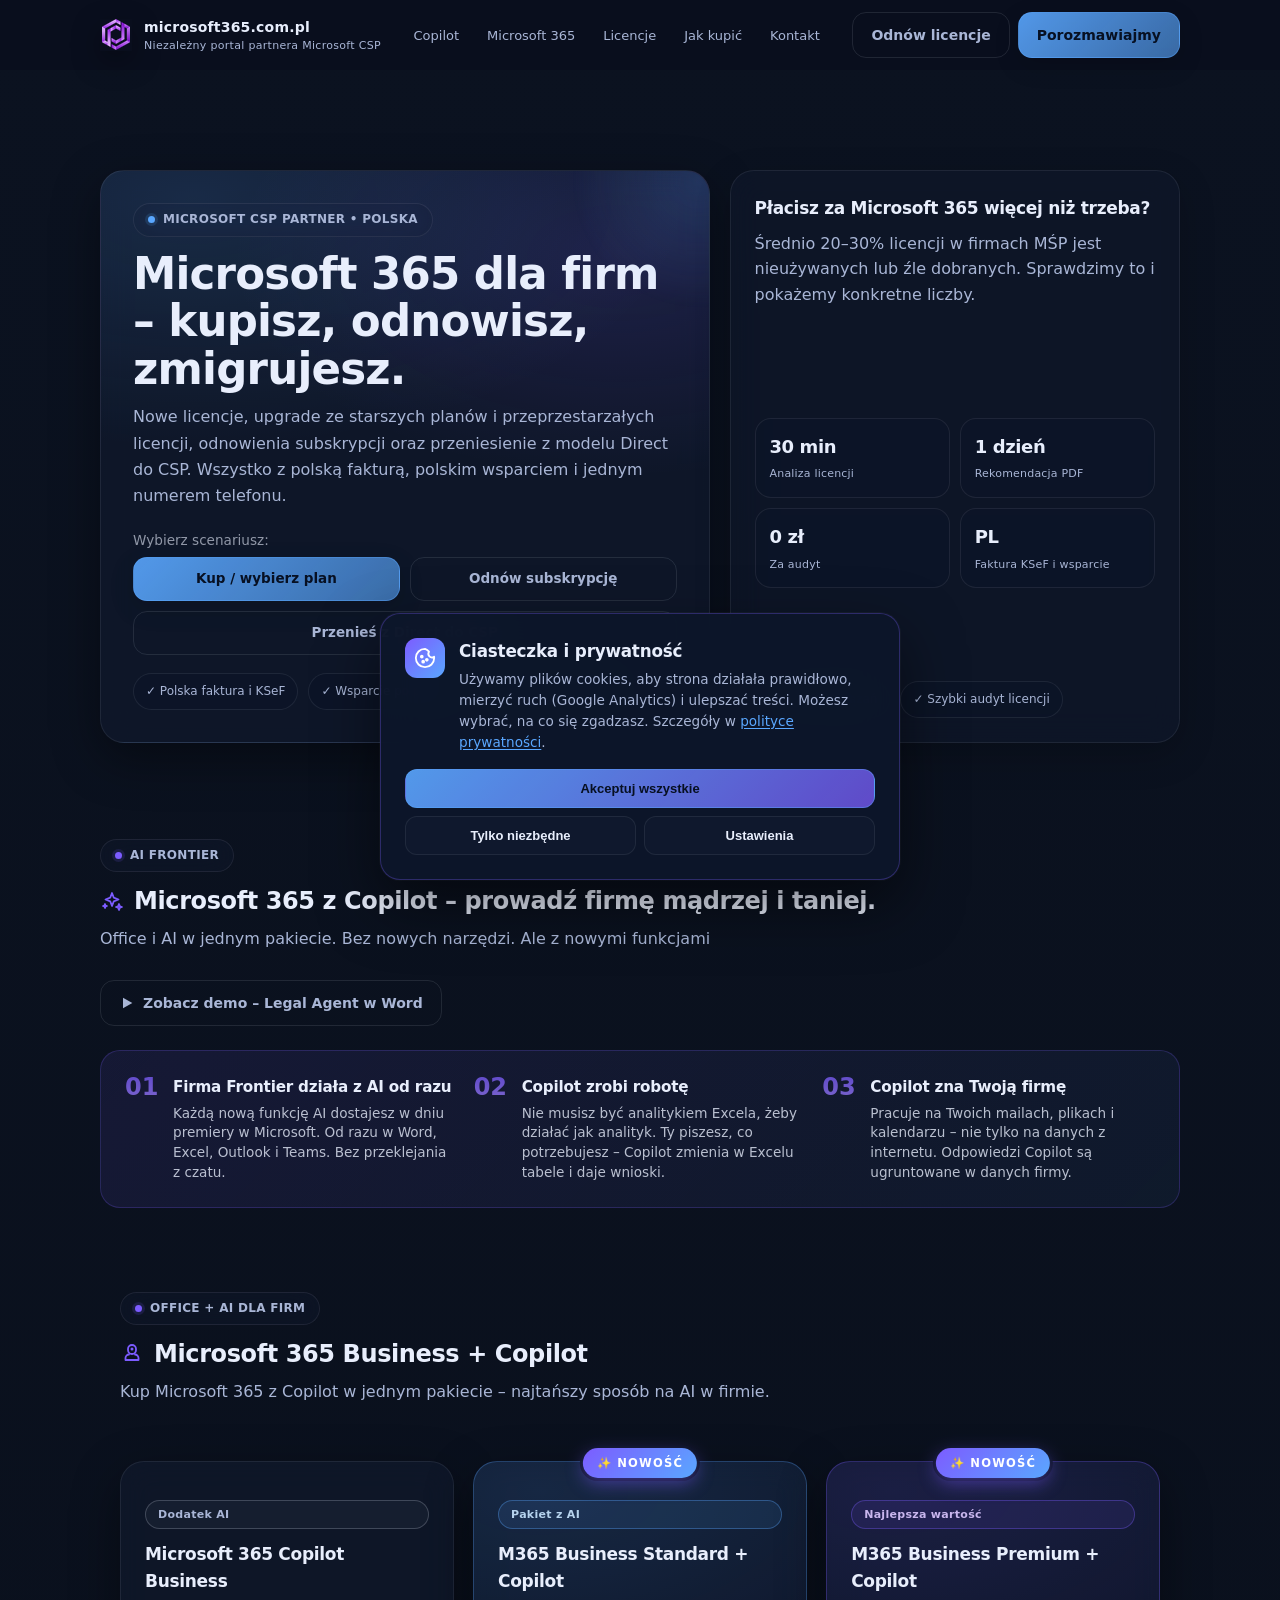
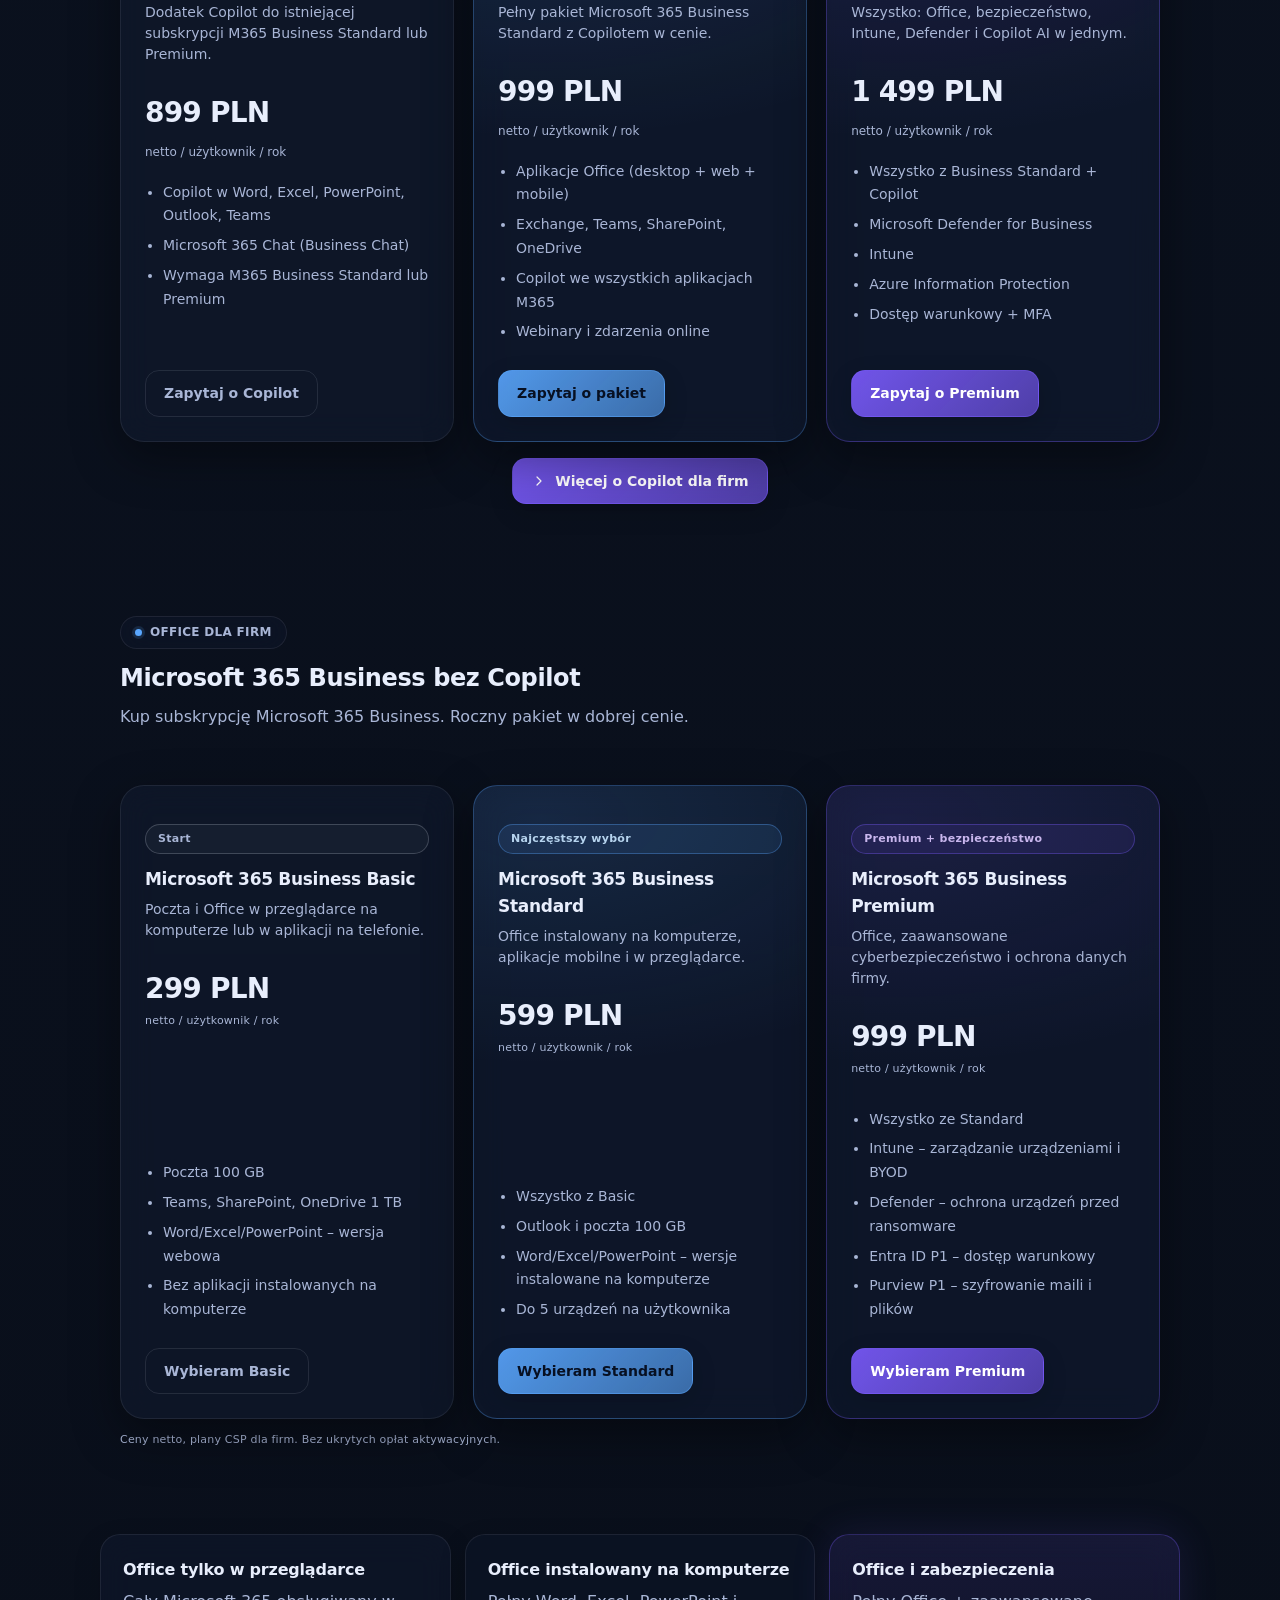
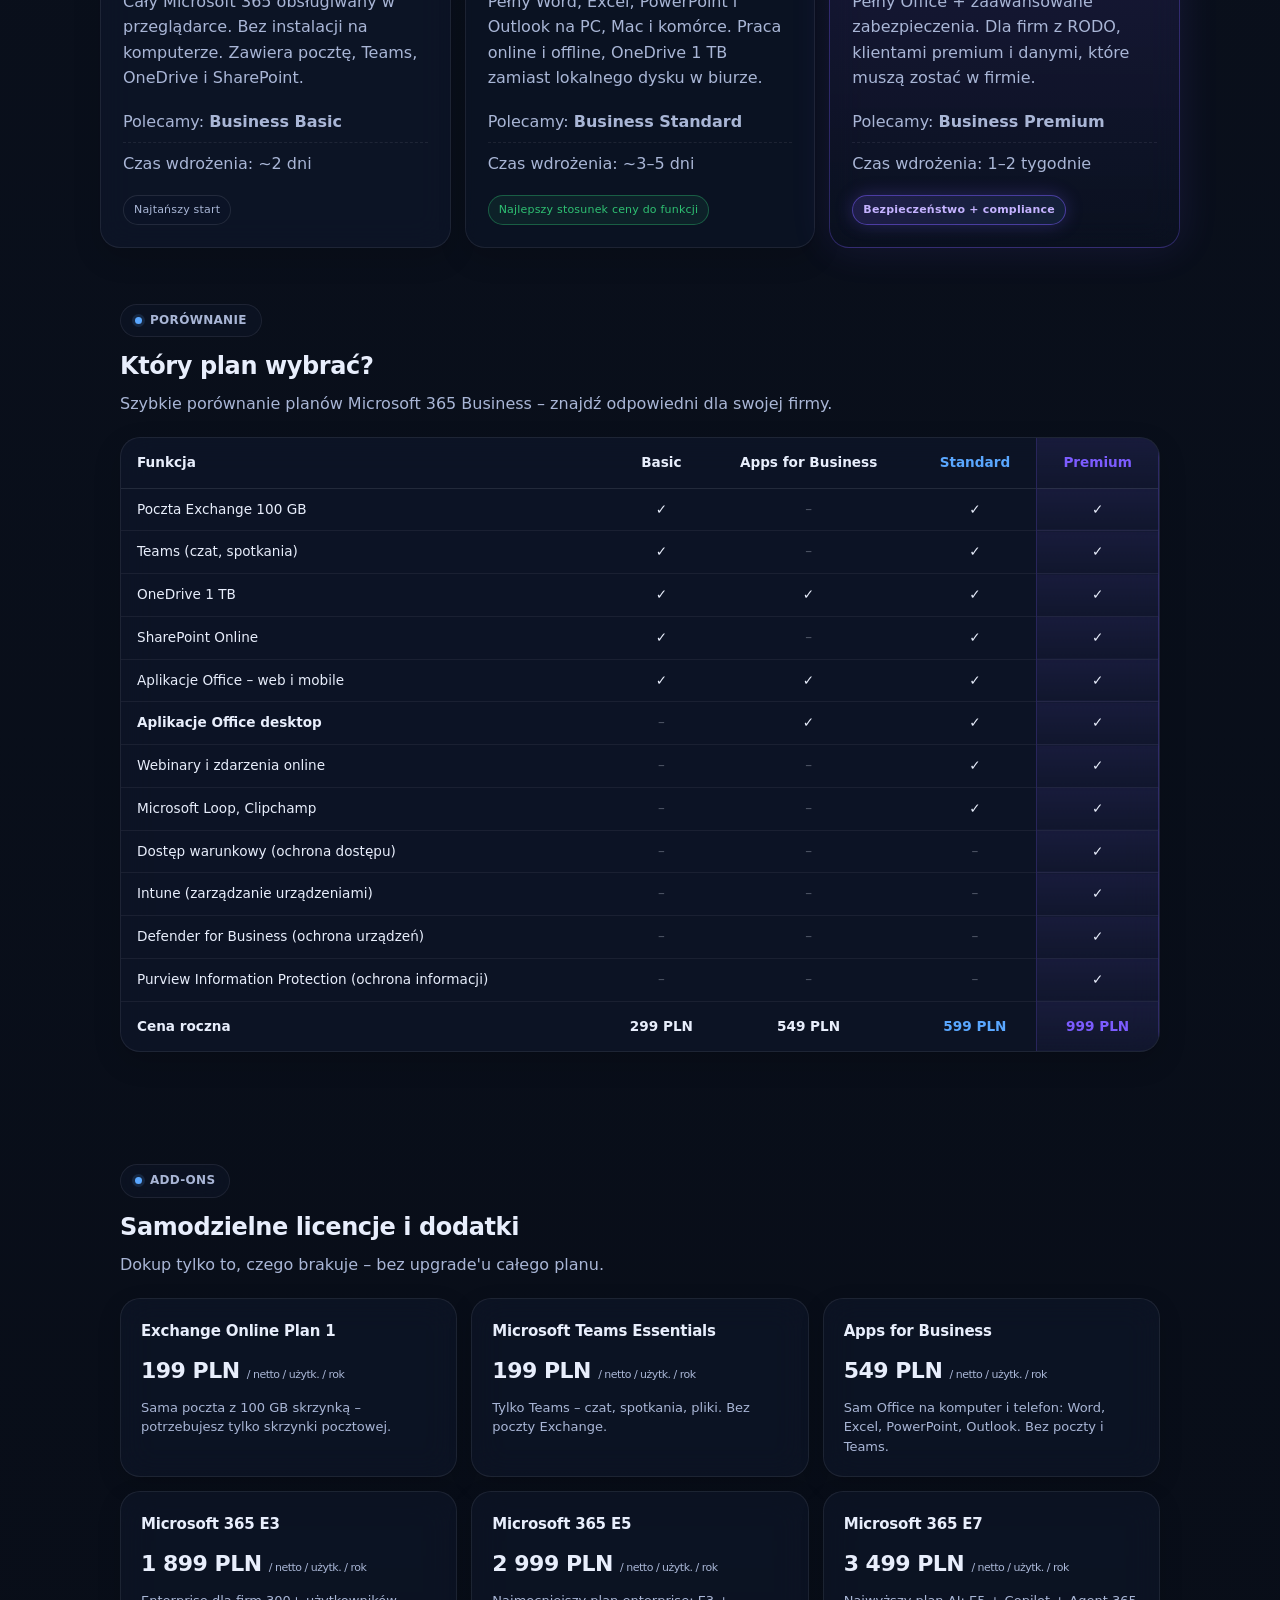
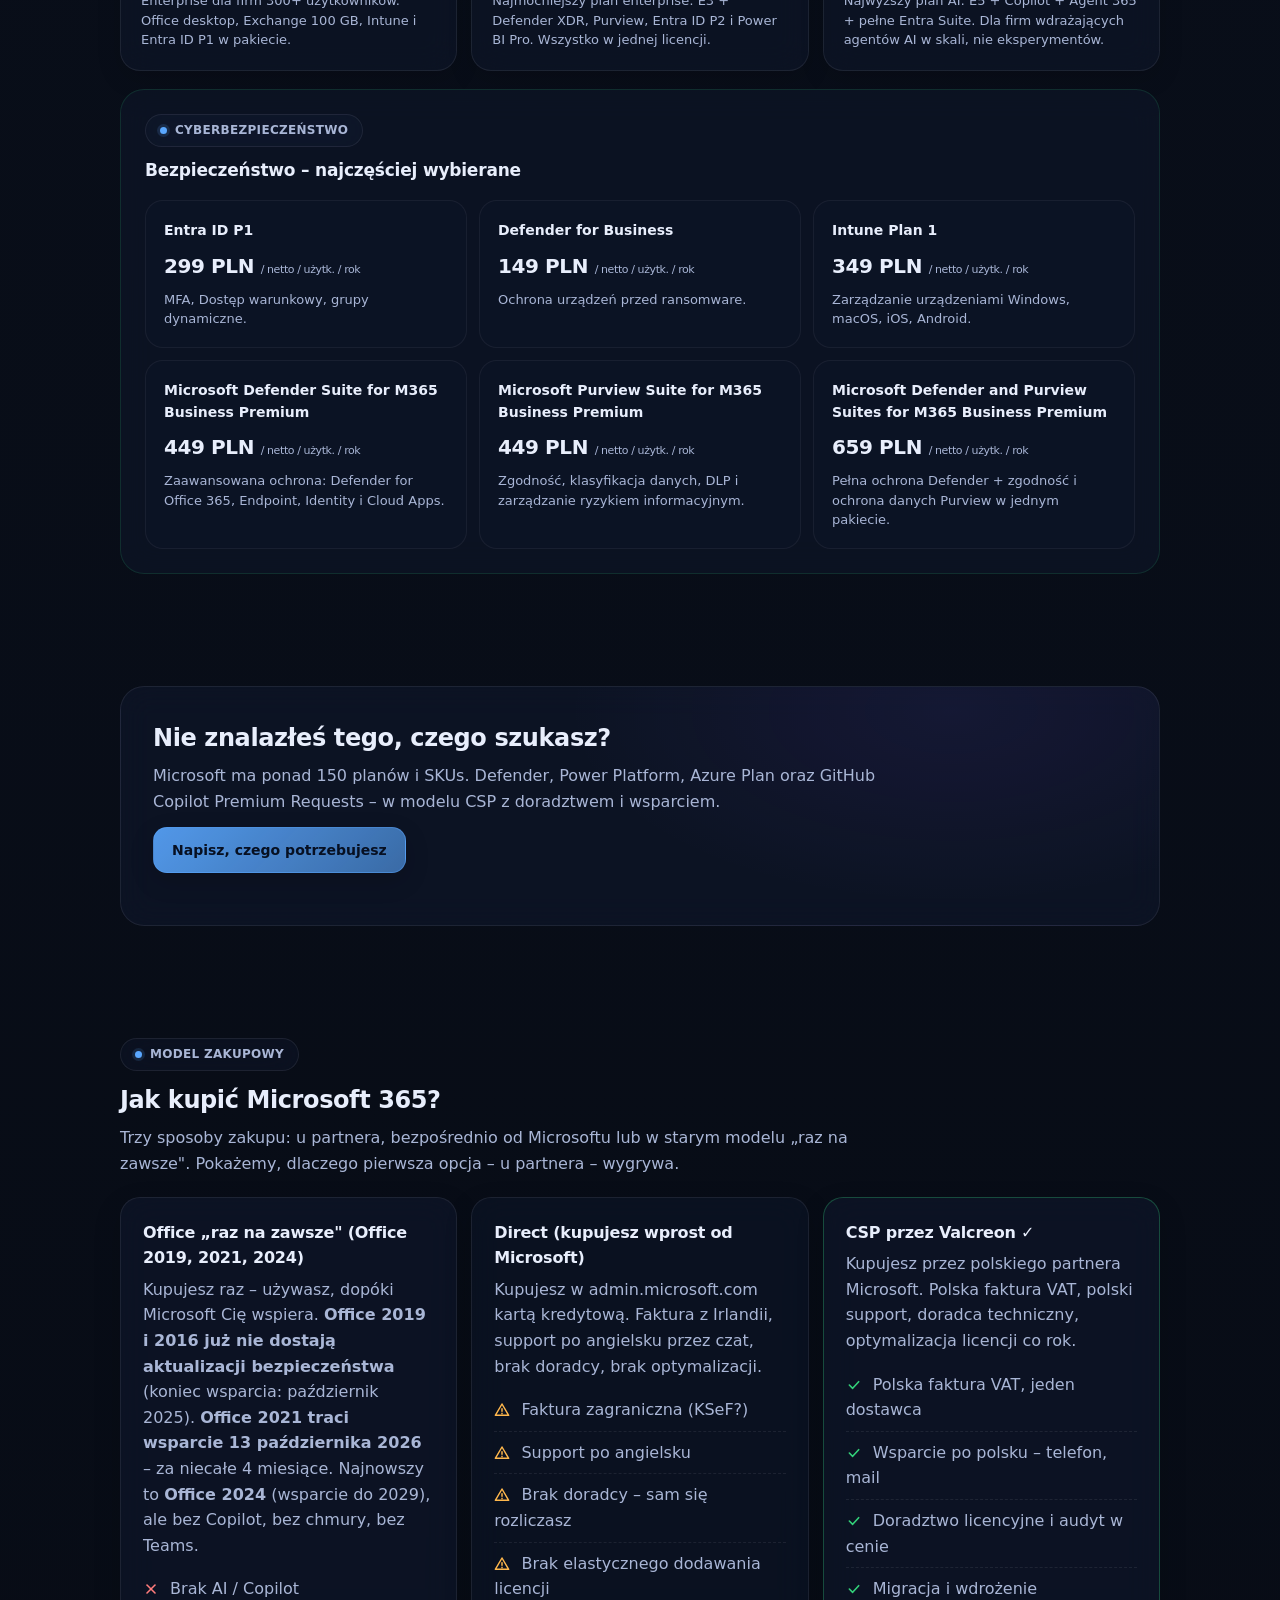
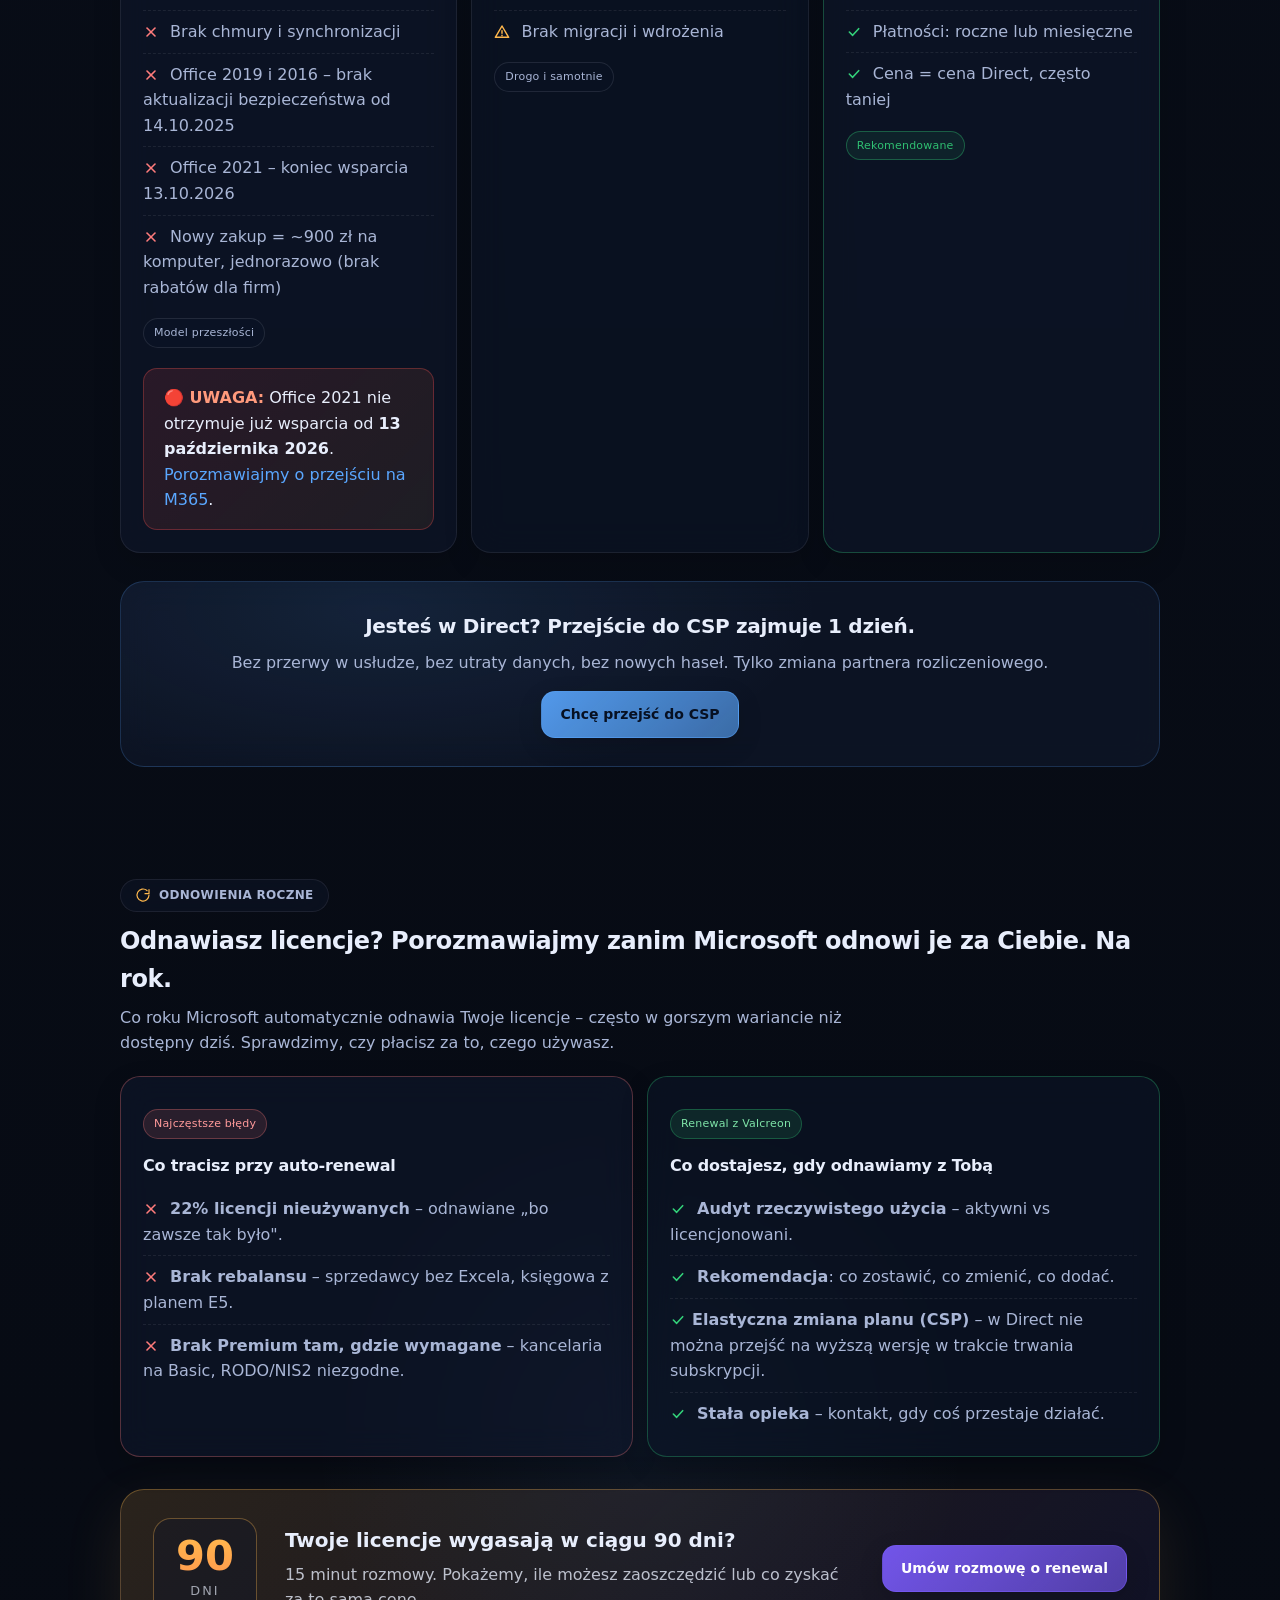
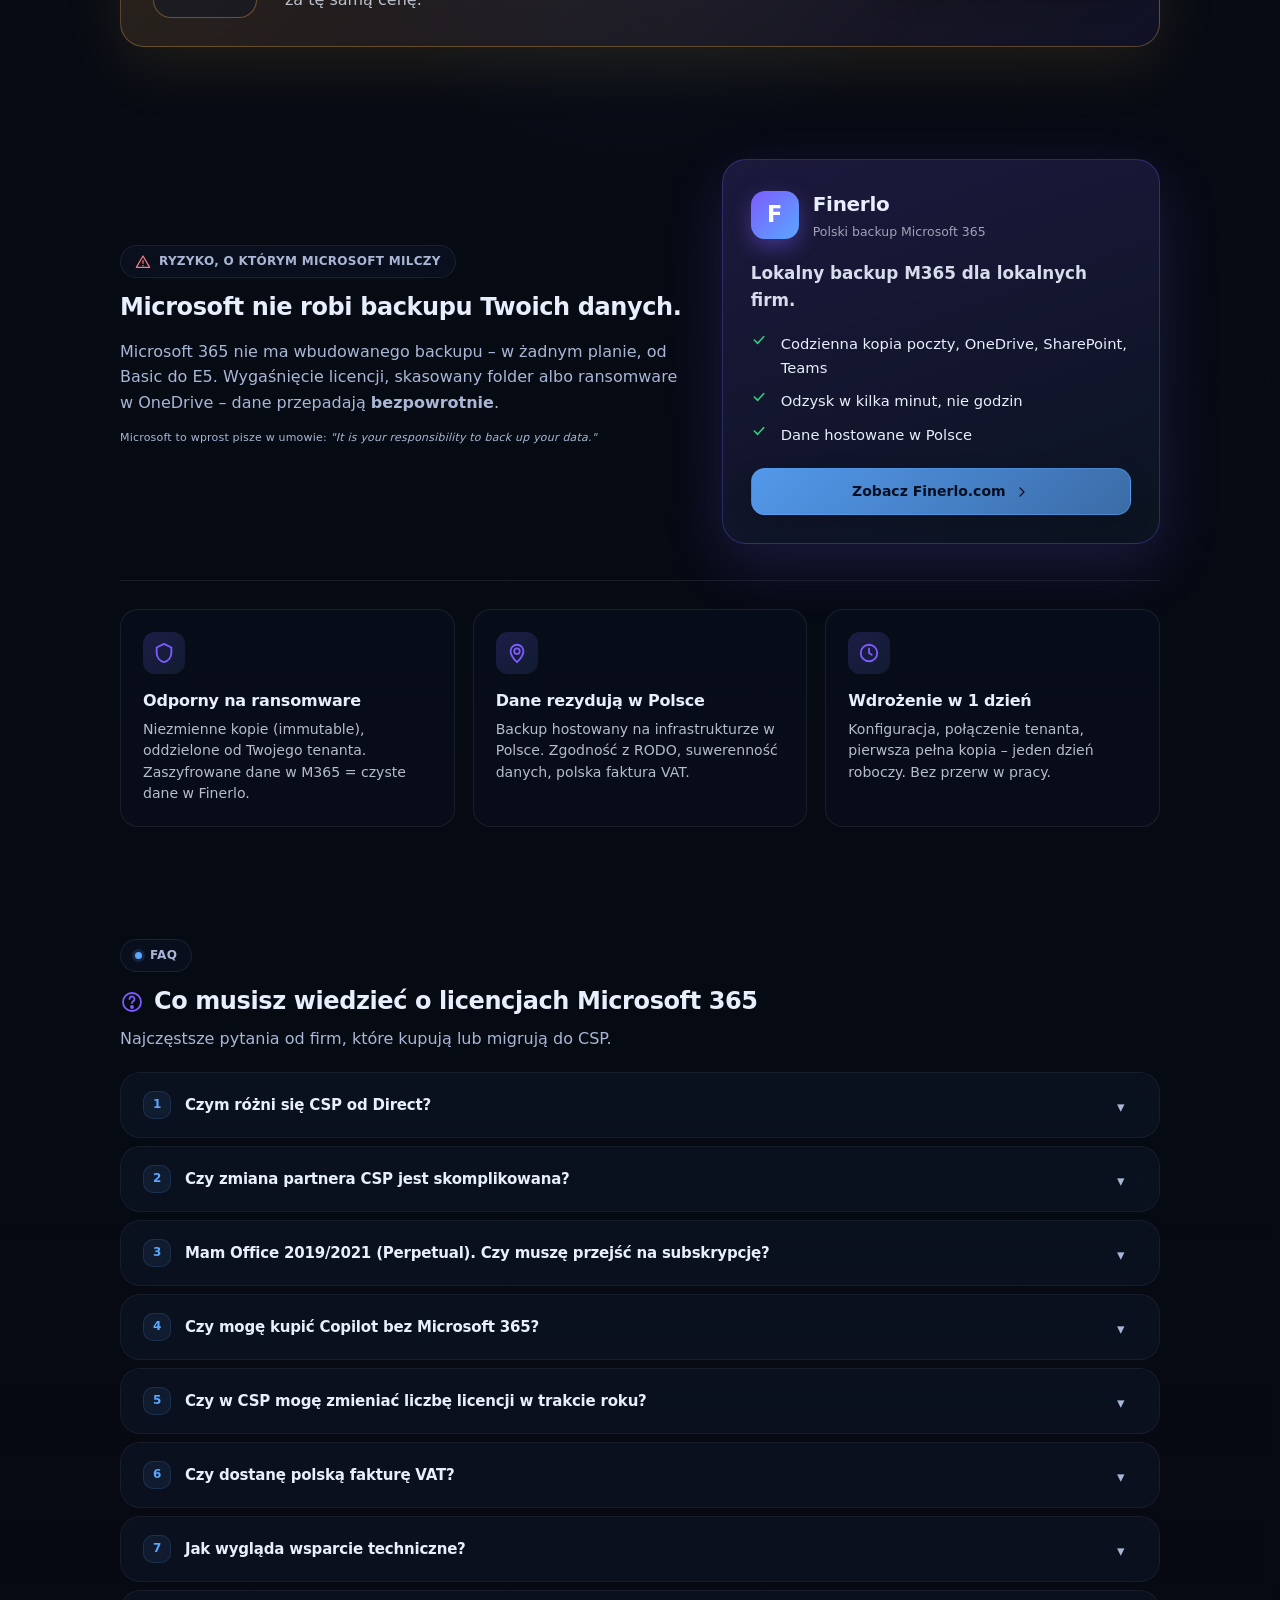
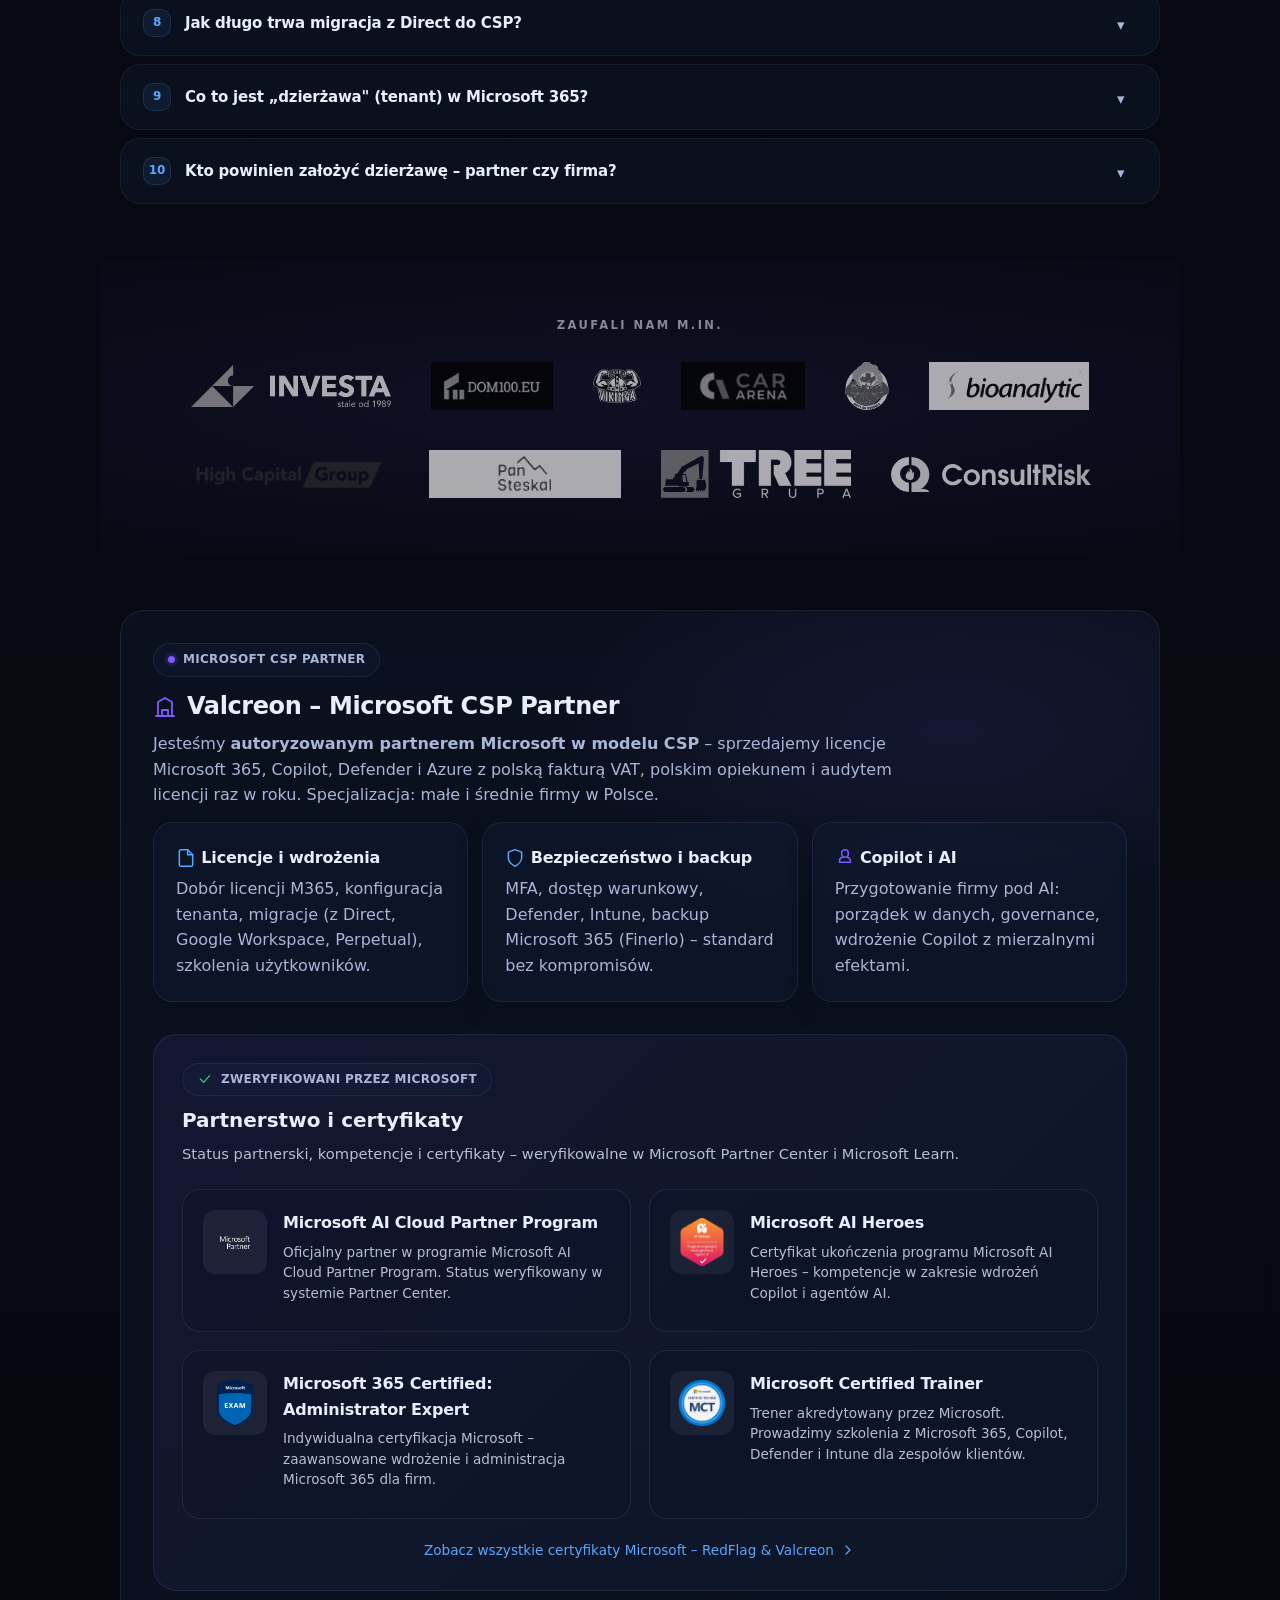
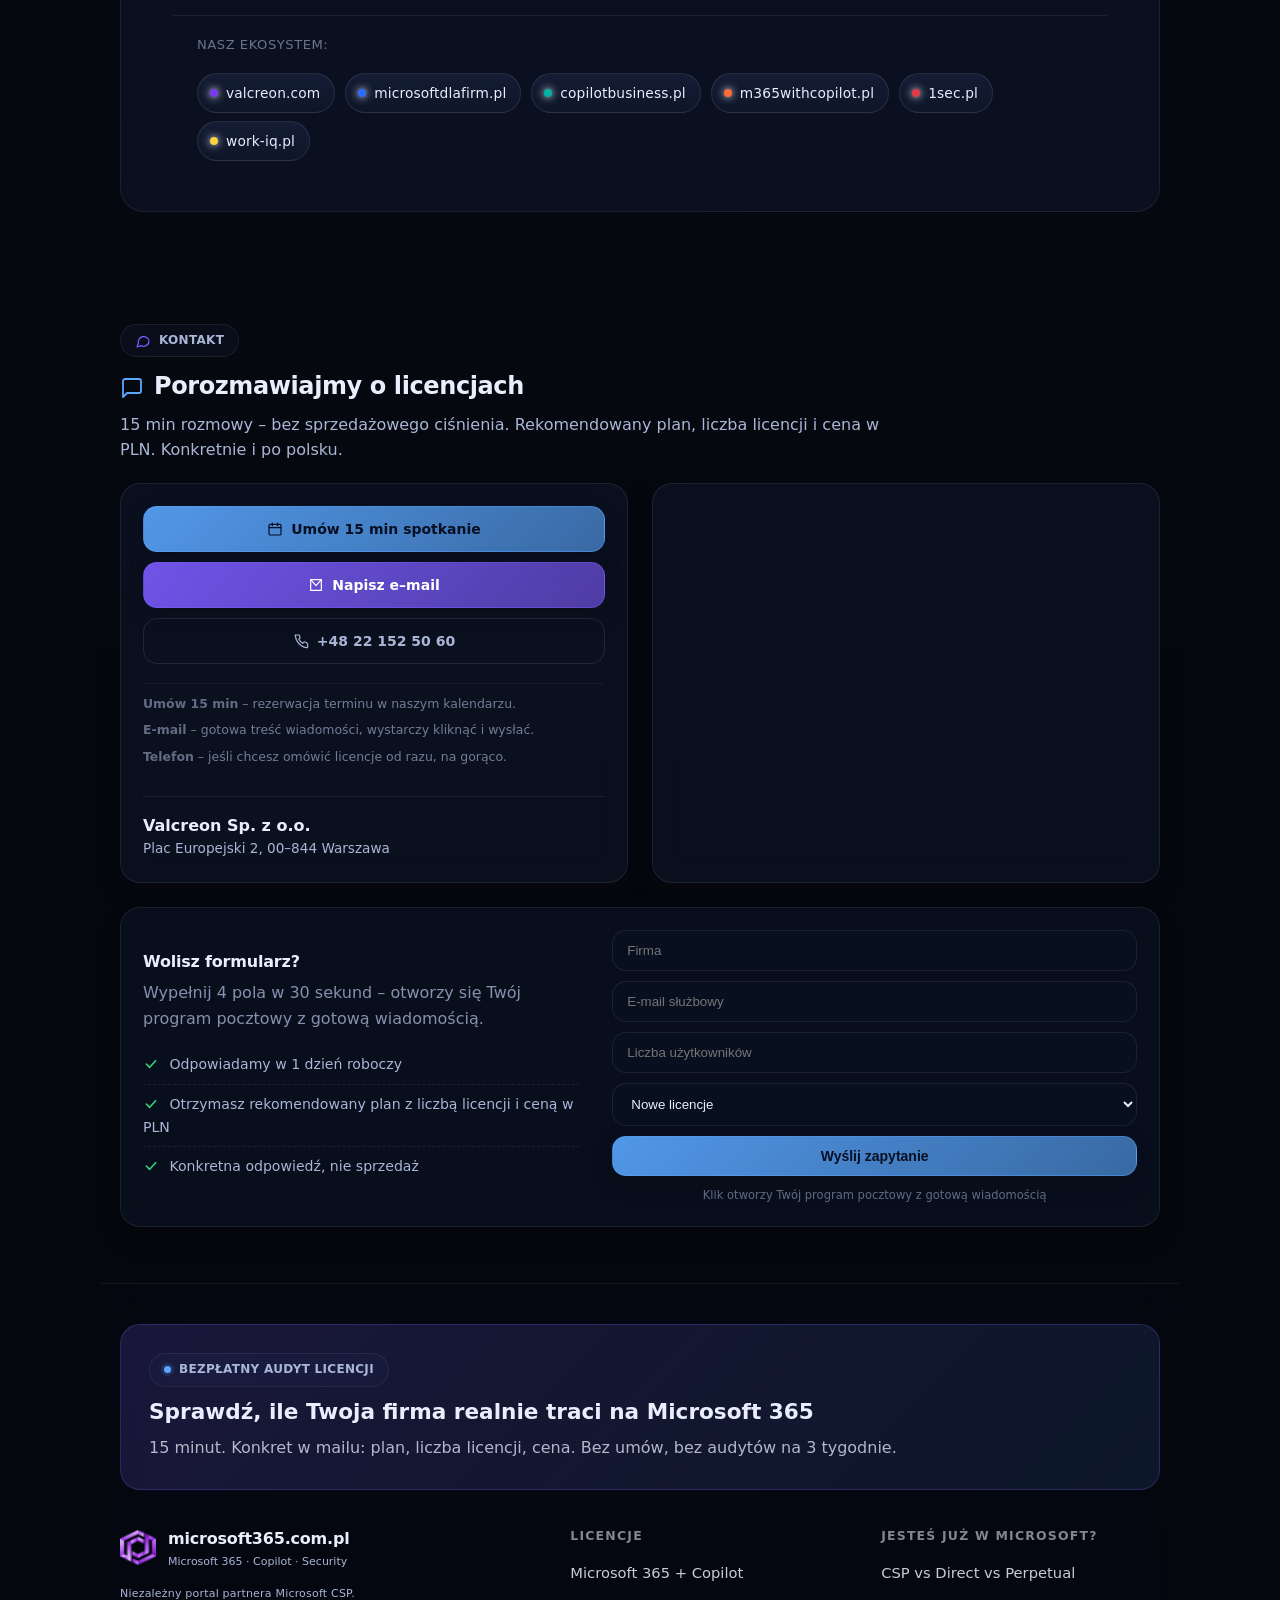
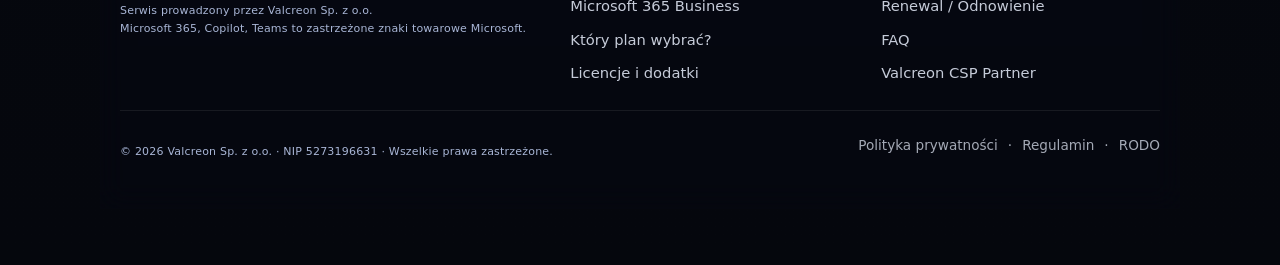
==== index.html @ 81b8e5b8 "Update index.html" ====
<!doctype html>
<html lang="pl">
<head>
<!-- Google Analytics 4 – respektuje Consent Mode -->
<script async src="https://www.googletagmanager.com/gtag/js?id=G-7ZSVQDRJVB"></script>
<script>
  window.dataLayer = window.dataLayer || [];
  function gtag(){dataLayer.push(arguments);}
  gtag('js', new Date());
  gtag('config', 'G-7ZSVQDRJVB', {
    'anonymize_ip': true
  });
</script>
<meta charset="utf-8">
<meta name="viewport" content="width=device-width,initial-scale=1">
<title>Microsoft 365 dla firm – licencje, Copilot, Business Premium | microsoft365.com.pl</title>
<meta name="description" content="Microsoft 365 dla firm w modelu CSP. Nowe licencje, odnowienia, migracja z Direct i Perpetual. Microsoft 365 Business Basic, Standard, Premium i Copilot. Doradztwo i wdrożenie – Valcreon, Microsoft CSP Partner.">
<link rel="stylesheet" href="style.css">
<link rel="icon" href="fav.ico">
</head>
<body>

      
<!-- ================= HEADER ================= -->
<header>
  <div class="container nav">
    <a class="brand" href="#">
      <img src="logo-32.png" alt="microsoft365.com.pl" class="logo">
      <span>
        <div class="t1">microsoft365.com.pl</div>
        <div class="t2">Niezależny portal partnera Microsoft CSP</div>
      </span>
    </a>
    <nav aria-label="Główne">
      <ul>
        <li><a href="#copilot">Copilot</a></li>
        <li><a href="#business">Microsoft 365</a></li>
        <!-- <li><a href="#wybor">Który plan?</a></li> -->
        <li><a href="#dodatki">Licencje</a></li>
        <li><a href="#csp">Jak kupić</a></li>
        <!-- <li><a href="#renewal">Odnowienia</a></li> -->
        <!-- <li><a href="#faq">FAQ</a></li> -->
        <li><a href="#kontakt">Kontakt</a></li>
      </ul>
    </nav>
    <div class="actions">
      <a href="#renewal" class="btn ghost">Odnów licencje</a>
      <a href="#kontakt" class="btn primary">Porozmawiajmy</a>
      <button class="hamburger" aria-label="Menu" onclick="document.getElementById('drawer').style.display='block'">
        <span></span><span></span><span></span>
      </button>
    </div>
  </div>
</header>

<!-- ================= DRAWER (mobile) ================= -->
<div class="drawer" id="drawer" onclick="if(event.target===this)this.style.display='none'">
  <div class="panel" style="width:320px">
    <div class="top">
      <strong>Menu</strong>
      <button class="btn ghost" onclick="document.getElementById('drawer').style.display='none'">Zamknij</button>
    </div>
    <nav class="drawerNav">
      <a href="#copilot" onclick="document.getElementById('drawer').style.display='none'">Microsoft 365 + Copilot</a>
      <a href="#business" onclick="document.getElementById('drawer').style.display='none'">Microsoft 365 Business</a>
      <a href="#wybor" onclick="document.getElementById('drawer').style.display='none'">Który plan wybrać?</a>
      <a href="#dodatki" onclick="document.getElementById('drawer').style.display='none'">Licencje i dodatki</a>
      <a href="#csp" onclick="document.getElementById('drawer').style.display='none'">CSP vs Direct vs Perpetual</a>
      <a href="#renewal" onclick="document.getElementById('drawer').style.display='none'">Renewal / Odnowienie</a>
      <a href="#faq" onclick="document.getElementById('drawer').style.display='none'">FAQ</a>
      <a href="#valcreon" onclick="document.getElementById('drawer').style.display='none'">Valcreon CSP Partner</a>
      <a href="#kontakt" onclick="document.getElementById('drawer').style.display='none'">Kontakt</a>
    </nav>
    <div class="drawerActions">
      <a href="#renewal" class="btn ghost">Odnów licencje</a>
      <a href="#kontakt" class="btn primary">Porozmawiajmy</a>
    </div>
  </div>
</div>

<!-- ================= HERO ================= -->
<section class="hero">
  <div class="container">
    <div class="heroGrid">
      <div class="heroCard">
        <span class="pill"><span class="dot"></span> Microsoft CSP Partner • Polska</span>
        <h1>Microsoft 365 dla firm – kupisz, odnowisz, zmigrujesz.</h1>
        <p class="sub">Nowe licencje, upgrade ze starszych planów i przeprzestarzałych licencji, odnowienia subskrypcji oraz przeniesienie z modelu Direct do CSP. Wszystko z polską fakturą, polskim wsparciem i jednym numerem telefonu.</p>
          <div style="font-size:.85rem; opacity:.6; margin-bottom:6px;">
            Wybierz scenariusz:
          </div>
          <div class="ctaRow">
            <a href="#business" class="btn primary">Kup / wybierz plan</a>
            <a href="#renewal" class="btn ghost">Odnów subskrypcję</a>
            <a href="#csp" class="btn ghost">Przenieś z Direct do CSP  </a>
          </div>
        <div class="mini">
          <span>✓ Polska faktura i KSeF</span>
          <span>✓ Wsparcie po polsku</span>
          <span>✓ Migracja i wsparcie</span>
        </div>
      </div>
<aside class="sideCard">
  <div>
    <h3>Płacisz za Microsoft 365 więcej niż trzeba?</h3>
    <p>
      Średnio 20–30% licencji w firmach MŚP jest nieużywanych lub źle dobranych. 
      Sprawdzimy to i pokażemy konkretne liczby.
    </p>
  </div>

  <div class="kpis">
    <div class="kpi"><div class="n">30 min</div><div class="l">Analiza licencji</div></div>
    <div class="kpi"><div class="n">1 dzień</div><div class="l">Rekomendacja PDF</div></div>
    <div class="kpi"><div class="n">0 zł</div><div class="l">Za audyt</div></div>
    <div class="kpi"><div class="n">PL</div><div class="l">Faktura KSeF i wsparcie</div></div>
  </div>

  <div class="mini" style="margin-top:12px;">
    <span>✓ Bez zobowiązań</span>
    <span>✓ Szybki audyt licencji</span>
  </div>
</aside>
    </div>
  </div>
</section>

<!-- ================= M365 + COPILOT (FRONTIER EDITION) ================= -->
<section id="copilot">
  <div class="container">

    <div class="sectionTitle">
      <div>
        <span class="pill" style="margin-bottom:10px;">
          <span class="dot" style="background:var(--accent2);box-shadow:0 0 0 3px rgba(124,92,255,.14);"></span>
          AI Frontier
        </span>
        <h2>
          <span class="ico ico-lg" style="color:var(--accent2)">
            
            <svg viewBox="0 0 24 24">
            <path d="M12 3l1.8 4.7L18.5 9.5l-4.7 1.8L12 16l-1.8-4.7L5.5 9.5l4.7-1.8L12 3z"/>
            <path d="M19 14l.9 2.3 2.1.7-2.1.7L19 20l-.9-2.3-2.1-.7 2.1-.7L19 14z"/>
            <path d="M5 14l.6 1.5 1.4.5-1.4.5L5 18l-.6-1.5L3 16l1.4-.5L5 14z"/>
            </svg>

          </span>
          Microsoft 365 z Copilot – prowadź firmę mądrzej i taniej.
        </h2>
        <p class="lead">
          <p class="lead">Office i AI w jednym pakiecie. Bez nowych narzędzi. Ale z nowymi funkcjami</p>
        </p>
      </div>
      <a href="https://redflagpl.sharepoint.com/:p:/s/Dysk/IQDe96gI5MYmRY6UE98b5JVyAZmnmUD5nBBS-Z_m6PS47Is" target="_blank" rel="noopener" class="btn ghost">
  <span class="ico ico-sm">
    <svg viewBox="0 0 24 24"><polygon points="6 4 20 12 6 20 6 4" fill="currentColor" stroke="none"/></svg>
  </span>
  Zobacz demo – Legal Agent w Word
</a>
    </div>

        <!-- 🔥 FRONTIER BANNER (3 konkrety dla SMB) -->
        <div class="frontierBanner">

        <div class="fbItem">
            <div class="fbNum">01</div>
            <div>
            <strong>Firma Frontier działa z AI od razu</strong>
            
            <p>Każdą nową funkcję AI dostajesz w dniu premiery w Microsoft. Od razu w Word, Excel, Outlook i Teams. Bez przeklejania z czatu.</p>
            </div>
        </div>

        <div class="fbItem">
            <div class="fbNum">02</div>
            <div>
            <strong>Copilot zrobi robotę</strong>
            <p>Nie musisz być analitykiem Excela, żeby działać jak analityk. Ty piszesz, co potrzebujesz – Copilot zmienia w Excelu tabele i daje wnioski.</p>
            </div>
        </div>

        <div class="fbItem">
            <div class="fbNum">03</div>
            <div>
            <strong>Copilot zna Twoją firmę</strong>
            <p>Pracuje na Twoich mailach, plikach i kalendarzu – nie tylko na danych z internetu. Odpowiedzi Copilot są ugruntowane w danych firmy.</p>
            </div>
        </div>

</div>

   
<!-- ================= M365 + COPILOT ================= -->
<section id="copilot">
  <div class="container">
    <div class="sectionTitle">
      <div>
        <span class="pill" style="margin-bottom:10px;">
          <span class="dot" style="background:var(--accent2);box-shadow:0 0 0 3px rgba(124,92,255,.14);"></span>
          Office + AI dla firm
        </span>
        <h2>
          <span class="ico ico-lg" style="color:var(--accent2)">
            <svg viewBox="0 0 24 24">
              <path d="M12 2a4 4 0 014 4v1a4 4 0 01-8 0V6a4 4 0 014-4z"/>
              <path d="M9 11.5A3.5 3.5 0 005.5 15v2h13v-2A3.5 3.5 0 0015 11.5"/>
              <circle cx="12" cy="6" r="1.5" fill="currentColor" stroke="none"/>
            </svg>
          </span>
          Microsoft 365 Business + Copilot
        </h2>
        <p class="lead">Kup Microsoft 365 z Copilot w jednym pakiecie – najtańszy sposób na&nbsp;AI&nbsp;w&nbsp;firmie.</p>
      </div>
    </div>

    <div class="pricing">

    <!-- KARTA 1 -->
<div class="priceCard" style="display:flex; flex-direction:column;">
    <div class="badge neutral">Dodatek AI</div>
    <div class="priceName">Microsoft 365 Copilot Business</div>
    <p class="priceDesc">Dodatek Copilot do istniejącej subskrypcji M365 Business Standard lub Premium.</p>
    
    <div>
    <div class="price">899 PLN</div>
    <div class="muted" style="font-size:.75rem;margin-top:-4px;">netto / użytkownik / rok</div>
    <ul class="bullets">
        <li>Copilot w Word, Excel, PowerPoint, Outlook, Teams</li>
        <li>Microsoft 365 Chat (Business Chat)</li>
        <li>Wymaga M365 Business Standard lub Premium</li>
    </ul>
    <a class="btn ghost" style="margin-top:auto;" href="mailto:licencje@microsoft365.com.pl?subject=Microsoft 365 Copilot Business - Microsoft365.com.pl&body=Dzień dobry,%0D%0A%0D%0Ajesteśmy zainteresowani Microsoft 365 Copilot Business (dodatek do Microsoft 365).%0D%0A%0D%0AObecnie korzystamy z subskrypcji:%0D%0AIlość użytkowników:%0D%0ATermin zakończenia aktualnej subskrypcji:%0D%0ANazwa firmy:%0D%0ANIP:%0D%0AKontakt:%0D%0A%0D%0ADziękuję.">
        Zapytaj o Copilot
    </a>
    </div>
</div>

<!-- KARTA 2 -->
<div class="priceCard featured" style="display:flex; flex-direction:column;">
    <div class="newBadge">✨ Nowość</div>
    <div class="badge">Pakiet z AI</div>
    <div class="priceName">M365 Business Standard + Copilot</div>
    <p class="priceDesc">Pełny pakiet Microsoft 365 Business Standard z Copilotem w cenie.</p>
    <div>
    <div class="price">999 PLN</div>
    <div class="muted" style="font-size:.75rem;margin-top:-4px;">netto / użytkownik / rok</div>
    <ul class="bullets">
        <li>Aplikacje Office (desktop + web + mobile)</li>
        <li>Exchange, Teams, SharePoint, OneDrive</li>
        <li>Copilot we wszystkich aplikacjach M365</li>
        <li>Webinary i zdarzenia online</li>
    </ul>
    <a class="btn primary" style="margin-top:auto;" href="mailto:licencje@microsoft365.com.pl?subject=M365 Business Standard + Copilot - Microsoft365.com.pl&body=Dzień dobry,%0D%0A%0D%0Ajesteśmy zainteresowani Microsoft 365 Business Standard z Copilot.%0D%0A%0D%0AObecnie korzystamy z subskrypcji:%0D%0AIlość użytkowników:%0D%0ATermin zakończenia aktualnej subskrypcji:%0D%0ANazwa firmy:%0D%0ANIP:%0D%0AKontakt:%0D%0A%0D%0ADziękuję.">
        Zapytaj o pakiet
    </a>
    </div>
</div>

<!-- KARTA 3 -->
<div class="priceCard featured-purple" style="display:flex; flex-direction:column;">
    <div class="newBadge">✨ Nowość</div>
    <div class="badge purple">Najlepsza wartość</div>
    <div class="priceName">M365 Business Premium + Copilot</div>
    <p class="priceDesc">Wszystko: Office, bezpieczeństwo, Intune, Defender i Copilot AI w jednym.</p>
    <div>
    <div class="price">1 499 PLN</div>
    <div class="muted" style="font-size:.75rem;margin-top:-4px;">netto / użytkownik / rok</div>
    <ul class="bullets">
        <li>Wszystko z Business Standard + Copilot</li>
        <li>Microsoft Defender for Business</li>
        <li>Intune</li>
        <li>Azure Information Protection</li>
        <li>Dostęp warunkowy + MFA</li>
    </ul>
    <a class="btn accent2" style="margin-top:auto;" href="mailto:licencje@microsoft365.com.pl?subject=M365 Business Premium + Copilot - Microsoft365.com.pl&body=Dzień dobry,%0D%0A%0D%0Ajesteśmy zainteresowani Microsoft 365 Business Premium z Copilot.%0D%0A%0D%0AObecnie korzystamy z subskrypcji:%0D%0AIlość użytkowników:%0D%0ATermin zakończenia aktualnej subskrypcji:%0D%0ANazwa firmy:%0D%0ANIP:%0D%0AKontakt:%0D%0A%0D%0ADziękuję.">
        Zapytaj o Premium
    </a>
    </div>
</div>


    </div>

    <div style="margin-top:16px;text-align:center;">
      <a class="btn accent2" href="https://m365withcopilot.com" target="_blank" rel="noopener">
        <span class="ico ico-sm">
          <svg viewBox="0 0 24 24"><polyline points="9 18 15 12 9 6"/></svg>
        </span>
        Więcej o Copilot dla firm
      </a>
    </div>
  </div>
</section>


<!-- ================= MICROSOFT 365 BUSINESS ================= -->
<section id="business">
  <div class="container">
    <div class="sectionTitle">
      <div>
         <span class="pill" style="margin-bottom:10px;"><span class="dot"></span> Office dla firm</span>
        <h2>Microsoft 365 Business bez Copilot</h2>
        <p class="lead">Kup subskrypcję Microsoft 365 Business. Roczny pakiet w dobrej cenie.</p>
      </div>
    </div>

    <div class="pricing">
      <!-- Basic -->
      <div class="priceCard">
        <span class="badge neutral">Start</span>
        <h3 class="priceName">Microsoft 365 Business Basic</h3>
        <p class="priceDesc">Poczta i Office w przeglądarce na komputerze lub w aplikacji na telefonie.</p>
        <div class="price">299 PLN<small>netto / użytkownik / rok</small></div>
        <ul class="bullets">
          <li>Poczta 100 GB</li>
          <li>Teams, SharePoint, OneDrive 1 TB</li>
          <li>Word/Excel/PowerPoint – wersja webowa</li>
          <li>Bez aplikacji instalowanych na komputerze</li>
        </ul>
        <a href="#kontakt" class="btn ghost">Wybieram Basic</a>
      </div>

      <!-- Standard -->
      <div class="priceCard featured">
        <span class="badge">Najczęstszy wybór</span>
        <h3 class="priceName">Microsoft 365 Business Standard</h3>
        <p class="priceDesc">Office instalowany na komputerze, aplikacje mobilne i w przeglądarce.</p>
        <div class="price">599 PLN<small>netto / użytkownik / rok</small></div>
        <ul class="bullets">
          <li>Wszystko z Basic</li>
          <li>Outlook i poczta 100 GB</li>
          <li>Word/Excel/PowerPoint – wersje instalowane na komputerze</li>
          <li>Do 5 urządzeń na użytkownika</li>
        </ul>
        <a href="#kontakt" class="btn primary">Wybieram Standard</a>
      </div>

      <!-- Premium -->
      <div class="priceCard featured-purple">
        <span class="badge purple">Premium + bezpieczeństwo</span>
        <h3 class="priceName">Microsoft 365 Business Premium</h3>
        <p class="priceDesc">Office, zaawansowane cyberbezpieczeństwo i ochrona danych firmy.</p>
        <div class="price">999 PLN<small>netto / użytkownik / rok</small></div>
        <ul class="bullets">
          <li>Wszystko ze Standard</li>
          <li>Intune – zarządzanie urządzeniami i BYOD</li>
          <li>Defender – ochrona urządzeń przed ransomware</li>
          <li>Entra ID P1 – dostęp warunkowy</li>
          <li>Purview P1 – szyfrowanie maili i plików</li>
        </ul>
        <a href="#kontakt" class="btn accent2">Wybieram Premium</a>
      </div>
    </div>

    <p class="fine">Ceny netto, plany CSP dla firm. Bez ukrytych opłat aktywacyjnych.</p>
  </div>
</section>

<div class="grid3">

  <!-- KARTA 1 — granatowa (Basic) -->
  <div class="card">
    <h3>Office tylko w przeglądarce</h3>
    <p>Cały Microsoft 365 obsługiwany w przeglądarce. Bez instalacji na komputerze. Zawiera pocztę, Teams, OneDrive i SharePoint.</p>
    <ul class="list">
      <li>Polecamy: <strong>Business Basic</strong></li>
      <li>Czas wdrożenia: ~2 dni</li>
    </ul>
    <span class="tag">Najtańszy start</span>
  </div>

  <!-- KARTA 2 — niebieska (Standard) -->
  <div class="card alt">
    <h3>Office instalowany na komputerze</h3>
    <p>Pełny Word, Excel, PowerPoint i Outlook na PC, Mac i komórce. Praca online i offline, OneDrive 1 TB zamiast lokalnego dysku w biurze.</p>
    <ul class="list">
      <li>Polecamy: <strong>Business Standard</strong></li>
      <li>Czas wdrożenia: ~3–5 dni</li>
    </ul>
    <span class="tag new">Najlepszy stosunek ceny do funkcji</span>
  </div>

  <!-- KARTA 3 — fioletowa (Premium) -->
  <div class="card alt-purple">
    <h3>Office i zabezpieczenia</h3>
    <p>Pełny Office + zaawansowane zabezpieczenia. Dla firm z RODO, klientami premium i danymi, które muszą zostać w firmie.</p>
    <ul class="list">
      <li>Polecamy: <strong>Business Premium</strong></li>
      <li>Czas wdrożenia: 1–2 tygodnie</li>
    </ul>
    <span class="tag tag-purple">Bezpieczeństwo + compliance</span>
  </div>

</div>


<!-- PORÓWNANIE -->
<section>
  <div class="container">
    <div class="sectionTitle">
      <div>
        <span class="pill" style="margin-bottom:10px;"><span class="dot"></span> Porównanie</span>
        <h2>Który plan wybrać?</h2>
        <p class="lead">Szybkie porównanie planów Microsoft 365 Business – znajdź odpowiedni dla swojej firmy.</p>
      </div>
    </div>
    <div class="card" style="overflow-x:auto; padding:0;">
      <table style="width:100%; border-collapse:collapse; font-size:0.85rem;">
        <thead>
          <tr style="border-bottom:1px solid rgba(232,238,252,.10);">
            <th style="text-align:left; padding:14px 16px;">Funkcja</th>
            <th style="padding:14px 12px; text-align:center;">Basic</th>
            <th style="padding:14px 12px; text-align:center;">Apps for Business</th>
            <th style="padding:14px 12px; text-align:center;color:var(--accent);">Standard</th>
            <th class="col-premium" style="padding:14px 12px; text-align:center; color:var(--accent2);">Premium</th>
          </tr>
        </thead>
        <tbody>
          <tr style="border-bottom:1px solid rgba(232,238,252,.06);">
            <td style="padding:10px 16px;">Poczta Exchange 100 GB</td>
            <td style="text-align:center;">✓</td>
            <td style="text-align:center; opacity:0.3;">–</td>
            <td style="text-align:center;">✓</td>
            <td class="col-premium" style="text-align:center;">✓</td>
          </tr>
          <tr style="border-bottom:1px solid rgba(232,238,252,.06);">
            <td style="padding:10px 16px;">Teams (czat, spotkania)</td>
            <td style="text-align:center;">✓</td>
            <td style="text-align:center; opacity:0.3;">–</td>
            <td style="text-align:center;">✓</td>
            <td class="col-premium" style="text-align:center;">✓</td>
          </tr>
          <tr style="border-bottom:1px solid rgba(232,238,252,.06);">
            <td style="padding:10px 16px;">OneDrive 1 TB</td>
            <td style="text-align:center;">✓</td>
            <td style="text-align:center;">✓</td>
            <td style="text-align:center;">✓</td>
            <td class="col-premium" style="text-align:center;">✓</td>
          </tr>
          <tr style="border-bottom:1px solid rgba(232,238,252,.06);">
            <td style="padding:10px 16px;">SharePoint Online</td>
            <td style="text-align:center;">✓</td>
            <td style="text-align:center; opacity:0.3;">–</td>
            <td style="text-align:center;">✓</td>
            <td class="col-premium" style="text-align:center;">✓</td>
          </tr>
          <tr style="border-bottom:1px solid rgba(232,238,252,.06);">
            <td style="padding:10px 16px;">Aplikacje Office – web i mobile</td>
            <td style="text-align:center;">✓</td>
            <td style="text-align:center;">✓</td>
            <td style="text-align:center;">✓</td>
            <td class="col-premium" style="text-align:center;">✓</td>
          </tr>
          <tr style="border-bottom:1px solid rgba(232,238,252,.06);">
            <td style="padding:10px 16px; font-weight:600;">Aplikacje Office desktop</td>
            <td style="text-align:center; opacity:0.3;">–</td>
            <td style="text-align:center;">✓</td>
            <td style="text-align:center;">✓</td>
            <td class="col-premium" style="text-align:center;">✓</td>
          </tr>
          <tr style="border-bottom:1px solid rgba(232,238,252,.06);">
            <td style="padding:10px 16px;">Webinary i zdarzenia online</td>
            <td style="text-align:center; opacity:0.3;">–</td>
            <td style="text-align:center; opacity:0.3;">–</td>
            <td style="text-align:center;">✓</td>
            <td class="col-premium" style="text-align:center;">✓</td>
          </tr>
          <tr style="border-bottom:1px solid rgba(232,238,252,.06);">
            <td style="padding:10px 16px;">Microsoft Loop, Clipchamp</td>
            <td style="text-align:center; opacity:0.3;">–</td>
            <td style="text-align:center; opacity:0.3;">–</td>
            <td style="text-align:center;">✓</td>
            <td class="col-premium" style="text-align:center;">✓</td>
          </tr>
            <tr style="border-bottom:1px solid rgba(232,238,252,.06);">
            <td style="padding:10px 16px;">Dostęp warunkowy (ochrona dostępu)</td>
            <td style="text-align:center; opacity:0.3;">–</td>
            <td style="text-align:center; opacity:0.3;">–</td>
            <td style="text-align:center; opacity:0.3;">–</td>
            <td class="col-premium" style="text-align:center;">✓</td>
          </tr>
            <tr style="border-bottom:1px solid rgba(232,238,252,.06);">
            <td style="padding:10px 16px;">Intune (zarządzanie urządzeniami)</td>
            <td style="text-align:center; opacity:0.3;">–</td>
            <td style="text-align:center; opacity:0.3;">–</td>
            <td style="text-align:center; opacity:0.3;">–</td>
            <td class="col-premium" style="text-align:center;">✓</td>
          </tr>
          <tr style="border-bottom:1px solid rgba(232,238,252,.06);">
            <td style="padding:10px 16px;">Defender for Business (ochrona urządzeń)</td>
            <td style="text-align:center; opacity:0.3;">–</td>
            <td style="text-align:center; opacity:0.3;">–</td>
            <td style="text-align:center; opacity:0.3;">–</td>
            <td class="col-premium" style="text-align:center;">✓</td>
          </tr>
           <tr style="border-bottom:1px solid rgba(232,238,252,.06);">
            <td style="padding:10px 16px;">Purview Information Protection (ochrona informacji)</td>
            <td style="text-align:center; opacity:0.3;">–</td>
            <td style="text-align:center; opacity:0.3;">–</td>
            <td style="text-align:center; opacity:0.3;">–</td>
            <td class="col-premium" style="text-align:center;">✓</td>
          </tr>
          <tr>
            <td style="padding:14px 16px; font-weight:800;">Cena roczna</td>
            <td style="text-align:center; font-weight:700;">299 PLN</td>
            <td style="text-align:center; font-weight:700;">549 PLN</td>
            <td style="text-align:center; font-weight:700;color:var(--accent);">599 PLN</td>
            <td class="col-premium"style="text-align:center; font-weight:800; color:var(--accent2);">999 PLN</td>
          </tr>


        </tbody>
      </table>
    </div>
  </div>
</section>




<!-- ================= SAMODZIELNE LICENCJE I DODATKI ================= -->
<section id="dodatki">
  <div class="container">
    <div class="sectionTitle">
      <div>
        <span class="pill" style="margin-bottom:10px;"><span class="dot"></span> Add-ons</span>
        <h2>Samodzielne licencje i dodatki</h2>
        <p class="lead">Dokup tylko to, czego brakuje – bez upgrade'u całego planu.</p>
      </div>
    </div>

    <div class="addonGrid">
      <div class="addonCard">
        <h4>Exchange Online Plan 1</h4>
        <div class="addonPrice">199 PLN <small>/ netto / użytk. / rok</small></div>
        <p>Sama poczta z 100 GB skrzynką – potrzebujesz tylko skrzynki pocztowej.</p>
      </div>
      <div class="addonCard">
        <h4>Microsoft Teams Essentials</h4>
        <div class="addonPrice">199 PLN <small>/ netto / użytk. / rok</small></div>
        <p>Tylko Teams – czat, spotkania, pliki. Bez poczty Exchange.</p>
      </div>
      <div class="addonCard">
        <h4>Apps for Business</h4>
        <div class="addonPrice">549 PLN <small>/ netto / użytk. / rok</small></div>
        <p>Sam Office na komputer i telefon: Word, Excel, PowerPoint, Outlook. Bez poczty i Teams.</p>
      </div>
      <div class="addonCard">
        <h4>Microsoft 365 E3</h4>
        <div class="addonPrice">1 899 PLN <small>/ netto / użytk. / rok</small></div>
        <p>Enterprise dla firm 300+ użytkowników. Office desktop, Exchange 100 GB, Intune i Entra ID P1 w pakiecie.</p>
      </div>
      <div class="addonCard">
        <h4>Microsoft 365 E5</h4>
        <div class="addonPrice">2 999 PLN <small>/ netto / użytk. / rok</small></div>
        <p>Najmocniejszy plan enterprise: E3 + Defender XDR, Purview, Entra ID P2 i Power BI Pro. Wszystko w jednej licencji.</p>
      </div>
      <div class="addonCard">
        <h4>Microsoft 365 E7</h4>
        <div class="addonPrice">3 499 PLN <small>/ netto / użytk. / rok</small></div>
        <p>Najwyższy plan AI: E5 + Copilot + Agent 365 + pełne Entra Suite. Dla firm wdrażających agentów AI w skali, nie eksperymentów.</p>
      </div>
    </div>

    <div class="securityBox">
      <span class="pill" style="margin-bottom:10px;"><span class="dot"></span> Cyberbezpieczeństwo</span>
      <h3>Bezpieczeństwo – najczęściej wybierane</h3>
      <div class="secGrid">
        <div class="secItem">
          <h4>Entra ID P1</h4>
          <div class="addonPrice">299 PLN <small>/ netto / użytk. / rok</small></div>
          <p>MFA, Dostęp warunkowy, grupy dynamiczne.</p>
        </div>
        <div class="secItem">
          <h4>Defender for Business</h4>
          <div class="addonPrice">149 PLN <small>/ netto / użytk. / rok</small></div>
          <p>Ochrona urządzeń przed ransomware.</p>
        </div>
        <div class="secItem">
          <h4>Intune Plan 1</h4>
          <div class="addonPrice">349 PLN <small>/ netto / użytk. / rok</small></div>
          <p>Zarządzanie urządzeniami Windows, macOS, iOS, Android.</p>
        </div>
        <div class="secItem">
          <h4>Microsoft Defender Suite for M365 Business Premium</h4>
          <div class="addonPrice">449 PLN <small>/ netto / użytk. / rok</small></div>
          <p>Zaawansowana ochrona: Defender for Office 365, Endpoint, Identity i Cloud Apps.</p>
        </div>
        <div class="secItem">
          <h4>Microsoft Purview Suite for M365 Business Premium</h4>
          <div class="addonPrice">449 PLN <small>/ netto / użytk. / rok</small></div>
          <p>Zgodność, klasyfikacja danych, DLP i zarządzanie ryzykiem informacyjnym.</p>
        </div>
        <div class="secItem">
          <h4>Microsoft Defender and Purview Suites for M365 Business Premium</h4>
          <div class="addonPrice">659 PLN <small>/ netto / użytk. / rok</small></div>
          <p>Pełna ochrona Defender + zgodność i ochrona danych Purview w jednym pakiecie.</p>
        </div>
      </div>
    </div>
  </div>
</section>

<!-- ================= NIE ZNALAZŁEŚ ================= -->
<section>
  <div class="container">
    <div class="valcreonBox">
      <div class="sectionTitle">
        <div>
          <h2>Nie znalazłeś tego, czego szukasz?</h2>
          <p class="lead">Microsoft ma ponad 150 planów i SKUs. Defender, Power Platform, Azure Plan oraz GitHub Copilot Premium Requests – w modelu CSP z doradztwem i wsparciem.</p>
        </div>
        <a href="#kontakt" class="btn primary">Napisz, czego potrzebujesz</a>
      </div>
    </div>
  </div>
</section>

<!-- ================= CSP vs DIRECT vs PERPETUAL ================= -->
<section id="csp">
  <div class="container">
    <div class="sectionTitle">
      <div>
        <span class="pill" style="margin-bottom:10px;"><span class="dot"></span> Model zakupowy</span>
        <h2>Jak kupić Microsoft 365?</h2>
        <p class="lead">Trzy sposoby zakupu: u partnera, bezpośrednio od Microsoftu lub w starym modelu „raz na zawsze". Pokażemy, dlaczego pierwsza opcja – u partnera – wygrywa.</p>
      </div>
    </div>

    <div class="grid3">
      <div class="card">
        <h3>Office „raz na zawsze" (Office 2019, 2021, 2024)</h3>
        <p>Kupujesz raz – używasz, dopóki Microsoft Cię wspiera. <strong>Office 2019 i 2016 już nie dostają aktualizacji bezpieczeństwa</strong> (koniec wsparcia: październik 2025). <strong>Office 2021 traci wsparcie 13 października 2026</strong> – za niecałe 4 miesiące. Najnowszy to <strong>Office 2024</strong> (wsparcie do 2029), ale bez Copilot, bez chmury, bez Teams.</p>
        <ul class="list">
              <li><span class="ico ico-sm ico-x"><svg viewBox="0 0 24 24"><line x1="6" y1="6" x2="18" y2="18"/><line x1="18" y1="6" x2="6" y2="18"/></svg></span> Brak AI / Copilot</li>
              <li><span class="ico ico-sm ico-x"><svg viewBox="0 0 24 24"><line x1="6" y1="6" x2="18" y2="18"/><line x1="18" y1="6" x2="6" y2="18"/></svg></span> Brak chmury i synchronizacji</li>
              <li><span class="ico ico-sm ico-x"><svg viewBox="0 0 24 24"><line x1="6" y1="6" x2="18" y2="18"/><line x1="18" y1="6" x2="6" y2="18"/></svg></span> Office 2019 i 2016 – brak aktualizacji bezpieczeństwa od 14.10.2025</li>
              <li><span class="ico ico-sm ico-x"><svg viewBox="0 0 24 24"><line x1="6" y1="6" x2="18" y2="18"/><line x1="18" y1="6" x2="6" y2="18"/></svg></span> Office 2021 – koniec wsparcia 13.10.2026</li>
              <li><span class="ico ico-sm ico-x"><svg viewBox="0 0 24 24"><line x1="6" y1="6" x2="18" y2="18"/><line x1="18" y1="6" x2="6" y2="18"/></svg></span> Nowy zakup = ~900 zł na komputer, jednorazowo (brak rabatów dla firm)</li>
        </ul>
        <span class="tag">Model przeszłości</span>

                  <div style="margin-top:20px;padding:16px 20px;border-radius:14px;background:linear-gradient(135deg,rgba(255,80,80,.12),rgba(255,160,60,.08));border:1px solid rgba(255,80,80,.30);">
                  <strong style="color:#ff9a7c;">🔴 UWAGA:</strong>
                  <span id="support-warning" data-end="2026-10-13">Office 2021 traci wsparcie Microsoft <strong>13&nbsp;października&nbsp;2026</strong>. <a href="#kontakt" style="color:var(--accent);">Porozmawiajmy o przejściu&nbsp;na&nbsp;M365</a>.</span>
                </div>
        <script>
        (function(){
          var el = document.getElementById('support-warning');
          if(!el) return;
          var end = new Date(el.getAttribute('data-end') + 'T00:00:00');
          var now = new Date();
          var days = Math.ceil((end - now) / (1000 * 60 * 60 * 24));
          var base = 'Office 2021 traci wsparcie Microsoft <strong>13 października 2026</strong>. ';
          var link = ' <a href="#kontakt" style="color:var(--accent);">Porozmawiajmy o przejściu na M365</a>.';
          if (days <= 0) {
            el.innerHTML = 'Office 2021 nie otrzymuje już wsparcia od <strong>13 października 2026</strong>.' + link;
          } else if (days < 30) {
            el.innerHTML = base + 'Zostało ' + days + ' dni na migrację.' + link;
          } else {
            var months = Math.floor(days / 30);
            var monthsText = months === 1 ? 'około 1 miesiąca' : 'około ' + months + ' miesięcy';
            el.innerHTML = base + 'Zostało ' + monthsText + ' na migrację.' + link;
          }
        })();
        </script>
      </div>

      

      <div class="card alt">
        <h3>Direct (kupujesz wprost od Microsoft)</h3>
        <p>Kupujesz w admin.microsoft.com kartą kredytową. Faktura z Irlandii, support po angielsku przez czat, brak doradcy, brak optymalizacji.</p>
        <ul class="list">
          <li><span class="ico ico-sm ico-warn"><svg viewBox="0 0 24 24"><path d="M12 3 L22 20 L2 20 Z"/><line x1="12" y1="10" x2="12" y2="14"/><line x1="12" y1="17" x2="12" y2="17.5"/></svg></span> Faktura zagraniczna (KSeF?)</li>
          <li><span class="ico ico-sm ico-warn"><svg viewBox="0 0 24 24"><path d="M12 3 L22 20 L2 20 Z"/><line x1="12" y1="10" x2="12" y2="14"/><line x1="12" y1="17" x2="12" y2="17.5"/></svg></span> Support po angielsku</li>
          <li><span class="ico ico-sm ico-warn"><svg viewBox="0 0 24 24"><path d="M12 3 L22 20 L2 20 Z"/><line x1="12" y1="10" x2="12" y2="14"/><line x1="12" y1="17" x2="12" y2="17.5"/></svg></span> Brak doradcy – sam się rozliczasz</li>
          <li><span class="ico ico-sm ico-warn"><svg viewBox="0 0 24 24"><path d="M12 3 L22 20 L2 20 Z"/><line x1="12" y1="10" x2="12" y2="14"/><line x1="12" y1="17" x2="12" y2="17.5"/></svg></span> Brak elastycznego dodawania licencji</li>
          <li><span class="ico ico-sm ico-warn"><svg viewBox="0 0 24 24"><path d="M12 3 L22 20 L2 20 Z"/><line x1="12" y1="10" x2="12" y2="14"/><line x1="12" y1="17" x2="12" y2="17.5"/></svg></span> Brak migracji i wdrożenia</li>
        </ul>
        <span class="tag">Drogo i samotnie</span>
      </div>

      <div class="card" style="border-color:rgba(51,209,122,.30)">
        <h3>CSP przez Valcreon ✓</h3>
        <p>Kupujesz przez polskiego partnera Microsoft. Polska faktura VAT, polski support, doradca techniczny, optymalizacja licencji co rok.</p>
        <ul class="list">
            <li><span class="ico ico-sm ico-check"><svg viewBox="0 0 24 24"><polyline points="5 12 10 17 19 7"/></svg></span> Polska faktura VAT, jeden dostawca</li>
            <li><span class="ico ico-sm ico-check"><svg viewBox="0 0 24 24"><polyline points="5 12 10 17 19 7"/></svg></span> Wsparcie po polsku – telefon, mail</li>
            <li><span class="ico ico-sm ico-check"><svg viewBox="0 0 24 24"><polyline points="5 12 10 17 19 7"/></svg></span> Doradztwo licencyjne i audyt w cenie</li>
            <li><span class="ico ico-sm ico-check"><svg viewBox="0 0 24 24"><polyline points="5 12 10 17 19 7"/></svg></span> Migracja i wdrożenie</li>
            <li><span class="ico ico-sm ico-check"><svg viewBox="0 0 24 24"><polyline points="5 12 10 17 19 7"/></svg></span> Płatności: roczne lub miesięczne</li>
            <li><span class="ico ico-sm ico-check"><svg viewBox="0 0 24 24"><polyline points="5 12 10 17 19 7"/></svg></span> Cena = cena Direct, często taniej</li>
        </ul>
        <span class="tag new">Rekomendowane</span>
      </div>
    </div>

    <div class="bigCta">
      <h3>Jesteś w Direct? Przejście do CSP zajmuje 1 dzień.</h3>
      <p>Bez przerwy w usłudze, bez utraty danych, bez nowych haseł. Tylko zmiana partnera rozliczeniowego.</p>
      <a href="#kontakt" class="btn primary">Chcę przejść do CSP</a>
    </div>
  </div>
</section>


<!-- ================= RENEWAL FINAL ================= -->
<section id="renewal">
  <div class="container">
    <div class="sectionTitle">
      <div>
        <span class="pill" style="margin-bottom:10px;">
          <span class="ico ico-sm" style="color:#ffb84d;">
            <svg viewBox="0 0 24 24"><path d="M21 12a9 9 0 1 1-3-6.7"/><polyline points="21 4 21 10 15 10"/></svg>
          </span>
          Odnowienia roczne
        </span>
        <h2>Odnawiasz licencje? Porozmawiajmy zanim Microsoft odnowi je za Ciebie. Na rok.</h2>
        <p class="lead">Co roku Microsoft automatycznie odnawia Twoje licencje – często w gorszym wariancie niż dostępny dziś. Sprawdzimy, czy płacisz za to, czego używasz.</p>
      </div>
    </div>

    <!-- VS LAYOUT: błędy ❌ vs Valcreon ✓ -->
    <div class="grid2">

      <!-- LEWO: BŁĘDY -->
      <div class="card" style="border-color:rgba(255,124,124,.30);">
        <span class="tag" style="background:rgba(255,124,124,.12);color:#ff9a9a;border:1px solid rgba(255,124,124,.30);">Najczęstsze błędy</span>
        <h3 style="margin-top:14px;">Co tracisz przy auto-renewal</h3>
        <ul class="list">
          <li><span class="ico ico-sm ico-x"><svg viewBox="0 0 24 24"><line x1="6" y1="6" x2="18" y2="18"/><line x1="18" y1="6" x2="6" y2="18"/></svg></span> <strong>22% licencji nieużywanych</strong> – odnawiane „bo zawsze tak było".</li>
          <li><span class="ico ico-sm ico-x"><svg viewBox="0 0 24 24"><line x1="6" y1="6" x2="18" y2="18"/><line x1="18" y1="6" x2="6" y2="18"/></svg></span> <strong>Brak rebalansu</strong> – sprzedawcy bez Excela, księgowa z planem E5.</li>
          <li><span class="ico ico-sm ico-x"><svg viewBox="0 0 24 24"><line x1="6" y1="6" x2="18" y2="18"/><line x1="18" y1="6" x2="6" y2="18"/></svg></span> <strong>Brak Premium tam, gdzie wymagane</strong> – kancelaria na Basic, RODO/NIS2 niezgodne.</li>
        </ul>
      </div>

      <!-- PRAWO: VALCREON -->
      <div class="card alt" style="border-color:rgba(51,209,122,.30);">
        <span class="tag" style="background:rgba(51,209,122,.12);color:#7fe4a8;border:1px solid rgba(51,209,122,.30);">Renewal z Valcreon</span>
        <h3 style="margin-top:14px;">Co dostajesz, gdy odnawiamy z Tobą</h3>
        <ul class="list">
          <li><span class="ico ico-sm ico-check"><svg viewBox="0 0 24 24"><polyline points="5 12 10 17 19 7"/></svg></span> <strong>Audyt rzeczywistego użycia</strong> – aktywni vs licencjonowani.</li>
          <li><span class="ico ico-sm ico-check"><svg viewBox="0 0 24 24"><polyline points="5 12 10 17 19 7"/></svg></span> <strong>Rekomendacja</strong>: co zostawić, co zmienić, co dodać.</li>
          <li><span class="ico ico-sm ico-check"><svg viewBox="0 0 24 24"><polyline points="5 12 10 17 19 7"/></svg></span><strong class="___4afqtp0 flh3ekv f19n0e5" data-lexical-text="true">Elastyczna zmiana planu (CSP)</strong> – w Direct nie można przejść na wyższą wersję w trakcie trwania subskrypcji.</li>
          <li><span class="ico ico-sm ico-check"><svg viewBox="0 0 24 24"><polyline points="5 12 10 17 19 7"/></svg></span> <strong>Stała opieka</strong> – kontakt, gdy coś przestaje działać.</li>
        </ul>
      </div>

    </div>

    <!-- COUNTDOWN BANNER -->
    <div class="renewalCountdown">
      <div class="renewalDays">
        <div class="renewalNum">90</div>
        <div class="renewalLabel">dni</div>
      </div>
      <div class="renewalText">
        <h3>Twoje licencje wygasają w ciągu 90 dni?</h3>
        <p>15 minut rozmowy. Pokażemy, ile możesz zaoszczędzić lub co zyskać za tę samą cenę.</p>
      </div>
      <a href="#kontakt" class="btn accent2">Umów rozmowę o renewal</a>
    </div>

  </div>
</section>

<!-- ================= BACKUP / FINERLO ================= -->
<section id="backup">
  <div class="container">

    <!-- HERO splitu: PROBLEM (lewo) + FINERLO CARD (prawo) -->
    <div class="backupHero">

      <!-- LEWA: PROBLEM -->
      <div class="backupProblem">
        <span class="pill">
          <span class="ico ico-sm" style="color:#ff7c7c;">
            <svg viewBox="0 0 24 24"><path d="M12 3 L22 20 L2 20 Z"/><line x1="12" y1="10" x2="12" y2="14"/><line x1="12" y1="17" x2="12" y2="17.5"/></svg>
          </span>
          Ryzyko, o którym Microsoft milczy
        </span>
        <h2>Microsoft nie robi backupu Twoich danych.</h2>
        <p class="lead">
          Microsoft 365 nie ma wbudowanego backupu – w żadnym planie, od Basic do E5.
          Wygaśnięcie licencji, skasowany folder albo ransomware w OneDrive – dane przepadają <strong>bezpowrotnie</strong>.
        </p>
        <p class="fine" style="margin-top:14px;">
          Microsoft to wprost pisze w umowie: <em>"It is your responsibility to back up your data."</em>
        </p>
      </div>

      <!-- PRAWA: FINERLO CARD -->
      <aside class="finerloCard">
        <div class="finerloBrand">
          <div class="finerloLogo">F</div>
          <div>
            <div class="finerloName">Finerlo</div>
            <div class="finerloTag">Polski backup Microsoft 365</div>
          </div>
        </div>
        <p class="finerloClaim">Lokalny backup M365 dla lokalnych firm.</p>
        <ul class="finerloFeatures">
          <li>
            <span class="ico ico-sm ico-check"><svg viewBox="0 0 24 24"><polyline points="5 12 10 17 19 7"/></svg></span>
            Codzienna kopia poczty, OneDrive, SharePoint, Teams
          </li>
          <li>
            <span class="ico ico-sm ico-check"><svg viewBox="0 0 24 24"><polyline points="5 12 10 17 19 7"/></svg></span>
            Odzysk w kilka minut, nie godzin
          </li>
          <li>
            <span class="ico ico-sm ico-check"><svg viewBox="0 0 24 24"><polyline points="5 12 10 17 19 7"/></svg></span>
            Dane hostowane w Polsce
          </li>
        </ul>
              <a href="https://finerlo.com" target="_blank" rel="noopener" class="btn primary finerloBtn">
          Zobacz Finerlo.com
          <span class="ico ico-sm"><svg viewBox="0 0 24 24"><polyline points="9 18 15 12 9 6"/></svg></span>
        </a>
      </aside>

    </div>

    <!-- 3 IKONY KORZYŚCI (zamiast frontier banner) -->
    <div class="backupBenefits">

      <div class="benefitItem">
        <div class="benefitIco">
          <svg viewBox="0 0 24 24"><path d="M12 2 L4 6 v6 c0 5 3.5 9 8 10 c4.5-1 8-5 8-10 V6 L12 2 z"/></svg>
        </div>
        <strong>Odporny na ransomware</strong>
        <p>Niezmienne kopie (immutable), oddzielone od Twojego tenanta. Zaszyfrowane dane w M365 = czyste dane w Finerlo.</p>
      </div>

      <div class="benefitItem">
        <div class="benefitIco">
          <svg viewBox="0 0 24 24"><circle cx="12" cy="10" r="3"/><path d="M12 22s7-7 7-12a7 7 0 1 0-14 0c0 5 7 12 7 12z"/></svg>
        </div>
        <strong>Dane rezydują w Polsce</strong>
        <p>Backup hostowany na infrastrukturze w Polsce. Zgodność z RODO, suwerenność danych, polska faktura VAT.</p>
      </div>

      <div class="benefitItem">
        <div class="benefitIco">
          <svg viewBox="0 0 24 24"><circle cx="12" cy="12" r="9"/><polyline points="12 7 12 12 15 14"/></svg>
        </div>
        <strong>Wdrożenie w 1 dzień</strong>
        <p>Konfiguracja, połączenie tenanta, pierwsza pełna kopia – jeden dzień roboczy. Bez przerw w pracy.</p>
      </div>

    </div>

  </div>
</section>

<!-- ================= FAQ ================= -->
<section id="faq">
  <div class="container">
    <div class="sectionTitle">
      <div>
            <span class="pill" style="margin-bottom:10px;">
            <span class="dot"></span> FAQ</span>
          <h2><span class="ico ico-lg" style="color:var(--accent2)"><svg viewBox="0 0 24 24"><circle cx="12" cy="12" r="9"/><path d="M9.5 9a2.5 2.5 0 1 1 4 2c-.8.6-1.5 1-1.5 2"/><circle cx="12" cy="17" r="1"/></svg></span> Co musisz wiedzieć o licencjach Microsoft 365</h2>
          <p class="lead">Najczęstsze pytania od firm, które kupują lub migrują do CSP.</p>
      </div>
    </div>
    <div class="faq">
      <details class="faq-item">
        <summary><span class="faq-num">1</span> Czym różni się CSP od Direct?<span class="faq-chevron">▾</span></summary>
        <div class="faq-answer">CSP (Cloud Solution Provider) to model, w którym kupujesz licencje przez polskiego partnera Microsoft – z polską fakturą VAT, polskim wsparciem i doradcą. Direct to zakup bezpośrednio od Microsoft Irlandia, kartą, z supportem po angielsku. Cena jest porównywalna, ale w CSP dostajesz audyt, migrację i opiekę bez dopłat.</div>
      </details>
      <details class="faq-item">
        <summary><span class="faq-num">2</span> Czy zmiana partnera CSP jest skomplikowana?<span class="faq-chevron">▾</span></summary>
        <div class="faq-answer">Nie. Akceptujesz zaproszenie partnera w Microsoft 365 Admin Center, my przejmujemy rozliczenie od kolejnego okresu. Dane, użytkownicy, ustawienia i hasła pozostają bez zmian. Operacja zajmuje minuty.</div>
      </details>
      <details class="faq-item">
        <summary><span class="faq-num">3</span> Mam Office 2019/2021 (Perpetual). Czy muszę przejść na subskrypcję?<span class="faq-chevron">▾</span></summary>
        <div class="faq-answer">Nie musisz, ale warto rozważyć. Perpetual nie dostaje nowych funkcji, nie ma Copilot, nie ma Teams, a wsparcie kończy się w ustalonej dacie. Migracja na Business Standard daje pełny Office + chmurę + Teams za ok. 60 zł/mies./użytkownik.</div>
      </details>
      <details class="faq-item">
        <summary><span class="faq-num">4</span> Czy mogę kupić Copilot bez Microsoft 365?<span class="faq-chevron">▾</span></summary>
        <div class="faq-answer">Copilot for Microsoft 365 wymaga aktywnej subskrypcji Business Standard, Business Premium, E3 lub E5. Jest też Copilot Chat (dawniej Bing Chat Enterprise) dostępny szerzej – pomożemy dobrać właściwą wersję.</div>
      </details>
      <details class="faq-item">
        <summary><span class="faq-num">5</span> Czy w CSP mogę zmieniać liczbę licencji w trakcie roku?<span class="faq-chevron">▾</span></summary>
        <div class="faq-answer">Tak. Możesz dokupić licencje w dowolnym momencie. Redukcja zależy od typu zobowiązania: w Annual obowiązuje 7-dniowe okno korekty po zakupie, w Monthly redukujesz dowolnie co miesiąc. Doradzimy optymalny mix.</div>
      </details>
      <details class="faq-item">
        <summary><span class="faq-num">6</span> Czy dostanę polską fakturę VAT?<span class="faq-chevron">▾</span></summary>
        <div class="faq-answer">Tak. Faktura wystawiana przez Valcreon, polska spółka, z polskim NIP i 23% VAT. Bez VAT-OSS, bez Irlandii, bez problemów księgowych.</div>
      </details>
      <details class="faq-item">
        <summary><span class="faq-num">7</span> Jak wygląda wsparcie techniczne?<span class="faq-chevron">▾</span></summary>
        <div class="faq-answer">Pierwsza linia: my, po polsku, mail/telefon/Teams. Druga linia: eskalacja do Microsoft Premier Support w naszym imieniu. Klient nie dzwoni do Microsoftu – my to robimy.</div>
      </details>
      <details class="faq-item">
        <summary><span class="faq-num">8</span> Jak długo trwa migracja z Direct do CSP?<span class="faq-chevron">▾</span></summary>
        <div class="faq-answer">Sama zmiana modelu rozliczenia – 1 dzień. Audyt obecnych licencji i rekomendacja zmian – 3–5 dni. Migracja danych nie jest potrzebna (zostają w tym samym tenancie).</div>
      </details>
      <details class="faq-item">
  <summary><span class="faq-num">9</span> Co to jest „dzierżawa" (tenant) w Microsoft 365?<span class="faq-chevron">▾</span></summary>
  <div class="faq-answer">
    Dzierżawa (ang. <em>tenant</em>) to Twoja prywatna instancja Microsoft 365 w chmurze – odrębne, odizolowane środowisko, w którym żyją wszystkie dane Twojej firmy: konta użytkowników, poczta, pliki w OneDrive i SharePoint, Teams, polityki bezpieczeństwa.
    <br><br>
    Każda firma ma <strong>jedną dzierżawę</strong>. Domyślnie ma nazwę typu <code>nazwafirmy.onmicrosoft.com</code> i jest połączona z Twoimi własnymi domenami (np. <code>twojafirma.pl</code>).
    <br><br>
    Zmiana partnera CSP, zmiana planu licencji ani migracja z Direct <strong>nie wymaga</strong> tworzenia nowej dzierżawy – zostajesz w tej samej, zmienia się tylko model rozliczenia.
  </div>
</details>

<details class="faq-item">
  <summary><span class="faq-num">10</span> Kto powinien założyć dzierżawę – partner czy firma?<span class="faq-chevron">▾</span></summary>
  <div class="faq-answer">
    <strong>W CSP przy pierwszym zakupie - zawsze partner.</strong> Dzierżawa Microsoft 365 pozostaje zawsze własnością firmy, nie partnera. To Twój klucz do danych, użytkowników i ustawień – nikt nie powinien Cię z niej wyrzucić.
    <br><br>
    Praktyka: pierwszą rejestrację robi partner. Tworzy i przekazuje dostęp do dzierżawy dla Klienta. <strong> Dostęp delegowany dla partnera nie jest niezbędny do przypisywania licencji.</strong>
    </div>
</details>
    </div>
  </div>
</section>


  <!-- ZAUFALI NAM 2 -->
<section class="trustSection">
  <div class="container">
    <p class="trustLabel">Zaufali nam m.in.</p>
    <div class="trustLogos">
      <img src="investa.png" alt="Investa > investa.pl">
      <img src="dom100.png" alt="Dom1 100 > dom100.eu">
      <img src="kuchnia.webp" alt="Kuchnia Vikinga > kuchniavikinga.pl">
      <img src="car.jpg" alt="Car Arena > cararena.pl">
      <img src="diety.svg" alt="Diety Od Brokuła > dietyodbrokula.pl">
      <img src="bio.jpg" alt="Bioanalytic > bioanalytic.pl">
      <img src="hcm.png" alt="High Capital Holding > hcm.pl">
      <img src="steskal.png" alt="Pan Steskal > pansteskal.pl">
      <img src="tree.svg" alt="Tree Capital > tree.com.pl">
      <img src="consult.svg" alt="ConsultRisk > consultrisk.pl">
      </div>
  </div>
</section>

<!-- ================= VALCREON FINAL  ================= -->

<section id="valcreon">
  <div class="container">
    <div class="valcreonBox">

      <!-- HEADER -->
      <div class="sectionTitle" style="margin-bottom:14px;">
        <div>
          <span class="pill" style="margin-bottom:10px;">
            <span class="dot" style="background:var(--accent2);box-shadow:0 0 0 3px rgba(124,92,255,.14);"></span>
            Microsoft CSP Partner
          </span>
          <h2>
            <span class="ico ico-lg" style="color:var(--accent2)">
              <svg viewBox="0 0 24 24"><path d="M3 21h18M5 21V7l7-4 7 4v14"/><path d="M9 21v-6h6v6"/></svg>
            </span>
            Valcreon – Microsoft CSP Partner
          </h2>
          <p class="lead">
            Jesteśmy <strong>autoryzowanym partnerem Microsoft w modelu CSP</strong> – sprzedajemy licencje Microsoft 365, Copilot, Defender i Azure z polską fakturą VAT, polskim opiekunem i audytem licencji raz w roku. Specjalizacja: małe i średnie firmy w Polsce.
          </p>
        </div>
      </div>

      <!-- 3 SPECJALIZACJE -->
      <div class="grid3" style="margin-top:0;">
        <div class="card alt">
          <h3>
            <span class="ico" style="color:var(--accent)">
              <svg viewBox="0 0 24 24"><path d="M14 2H6a2 2 0 00-2 2v16a2 2 0 002 2h12a2 2 0 002-2V8z"/><polyline points="14 2 14 8 20 8"/></svg>
            </span>
            Licencje i wdrożenia
          </h3>
          <p>Dobór licencji M365, konfiguracja tenanta, migracje (z Direct, Google Workspace, Perpetual), szkolenia użytkowników.</p>
        </div>

        <div class="card alt">
          <h3>
            <span class="ico" style="color:var(--accent)">
              <svg viewBox="0 0 24 24"><path d="M12 22s8-4 8-10V5l-8-3-8 3v7c0 6 8 10 8 10z"/></svg>
            </span>
            Bezpieczeństwo i backup
          </h3>
          <p>MFA, dostęp warunkowy, Defender, Intune, backup Microsoft 365 (Finerlo) – standard bez kompromisów.</p>
        </div>

        <div class="card alt">
          <h3>
            <span class="ico" style="color:var(--accent2)">
              <svg viewBox="0 0 24 24"><path d="M12 2a4 4 0 014 4v1a4 4 0 01-8 0V6a4 4 0 014-4z"/><path d="M9 11.5A3.5 3.5 0 005.5 15v2h13v-2A3.5 3.5 0 0015 11.5"/></svg>
            </span>
            Copilot i AI
          </h3>
          <p>Przygotowanie firmy pod AI: porządek w danych, governance, wdrożenie Copilot z mierzalnymi efektami.</p>
        </div>
      </div>

<!-- PROFESSIONAL PROOF -->
<div class="proofBar">

  <div class="proofIntro">
    <span class="pill">
      <span class="ico ico-sm" style="color:#33d17a;">
        <svg viewBox="0 0 24 24"><polyline points="5 12 10 17 19 7"/></svg>
      </span>
      Zweryfikowani przez Microsoft
    </span>
    <h3>Partnerstwo i certyfikaty</h3>
    <p>Status partnerski, kompetencje i certyfikaty – weryfikowalne w Microsoft Partner Center i Microsoft Learn.</p>
  </div>

  <div class="proofGrid">

    <!-- 1. Microsoft AI Cloud Partner Program -->
    <div class="proofItem">
      <img src="007.png" alt="Microsoft AI Cloud Partner Program" class="proofLogo">
      <div class="proofText">
        <strong>Microsoft AI Cloud Partner Program</strong>
        <p>Oficjalny partner w programie Microsoft AI Cloud Partner Program. Status weryfikowany w systemie Partner Center.</p>
      </div>
    </div>

    <!-- 2. AI Heroes -->
    <div class="proofItem">
      <img src="cert.png" alt="Microsoft AI Heroes" class="proofLogo">
      <div class="proofText">
        <strong>Microsoft AI Heroes</strong>
        <p>Certyfikat ukończenia programu Microsoft AI Heroes – kompetencje w zakresie wdrożeń Copilot i agentów AI.</p>
      </div>
    </div>

    <!-- 3. Microsoft 365 Certified: Administrator Expert -->
    <div class="proofItem">
      <img src="exam.svg" alt="Microsoft 365 Certified: Administrator Expert" class="proofLogo">
      <div class="proofText">
        <strong>Microsoft 365 Certified: Administrator Expert</strong>
        <p>Indywidualna certyfikacja Microsoft – zaawansowane wdrożenie i administracja Microsoft 365 dla firm.</p>
      </div>
    </div>

    <!-- 4. Microsoft Certified Trainer -->
    <div class="proofItem">
      <img src="mct.png" alt="Microsoft Certified Trainer" class="proofLogo">
      <div class="proofText">
        <strong>Microsoft Certified Trainer</strong>
        <p>Trener akredytowany przez Microsoft. Prowadzimy szkolenia z Microsoft 365, Copilot, Defender i Intune dla zespołów klientów.</p>
      </div>
    </div>

  </div>

  <!-- Link do pełnej listy certyfikatów -->
  <div style="margin-top:18px;text-align:center;">
    <a href="https://1sec.pl/sec/certyfikaty.html" target="_blank" rel="noopener" class="proofLink">
      Zobacz wszystkie certyfikaty Microsoft – RedFlag &amp; Valcreon
      <span class="ico ico-sm"><svg viewBox="0 0 24 24"><polyline points="9 18 15 12 9 6"/></svg></span>
    </a>
  </div>

</div>

   
      
<!-- EKOSYSTEM (marki, bez głównego CTA) -->
<div class="ecosystemBar">
  <span class="muted" style="font-size:.82rem;opacity:.6;">Nasz ekosystem:</span>

<a href="https://valcreon.com" target="_blank" rel="noopener">
  <span class="dot" style="background:#7c3aed;"></span> valcreon.com
</a>
<a href="https://microsoftdlafirm.pl" target="_blank" rel="noopener">
  <span class="dot" style="background:#2b6cff;"></span> microsoftdlafirm.pl
</a>
<a href="https://copilotbusiness.pl" target="_blank" rel="noopener">
  <span class="dot" style="background:#00b3a6;"></span> copilotbusiness.pl
</a>
<a href="https://m365withcopilot.pl" target="_blank" rel="noopener">
  <span class="dot" style="background:#ff6b35;"></span> m365withcopilot.pl
</a>
<a href="https://1sec.pl" target="_blank" rel="noopener">
  <span class="dot" style="background:#e63946;"></span> 1sec.pl
</a>
<a href="https://work-iq.pl" target="_blank" rel="noopener">
  <span class="dot" style="background:#ffd23f;"></span> work-iq.pl
</a>
</div>

    </div>
</section>


<!-- ================= KONTAKT FINAL ================= -->
<section id="kontakt">
  <div class="container">

    <!-- HEADER -->
    <div class="sectionTitle">
      <div>
        <span class="pill" style="margin-bottom:10px;">
          <span class="ico ico-sm" style="color:var(--accent2);">
            <svg viewBox="0 0 24 24"><path d="M21 12a8 8 0 0 1-12 6.9L3 21l2.1-6A8 8 0 1 1 21 12z"/></svg>
          </span>
          Kontakt
        </span>
        <h2>
          <span class="ico ico-lg" style="color:var(--accent)">
            <svg viewBox="0 0 24 24"><path d="M21 15a2 2 0 01-2 2H7l-4 4V5a2 2 0 012-2h14a2 2 0 012 2z"/></svg>
          </span>
          Porozmawiajmy o licencjach
        </h2>
        <p class="lead">15 min rozmowy – bez sprzedażowego ciśnienia. Rekomendowany plan, liczba licencji i cena w PLN. Konkretnie i po polsku.</p>
      </div>
    </div>

    <!-- GŁÓWNY GRID: kontakt + mapa -->
    <div class="kontaktGrid">

      <!-- LEWA: szybki kontakt -->
      <div class="card" style="display:flex; flex-direction:column; gap:1.2rem;">

        <!-- 3 CTA: Booking / Mail / Tel -->
        <div style="display:flex; flex-direction:column; gap:0.6rem;">

  <a class="btn primary" href="https://bookings.cloud.microsoft/book/ValcreonSessions@valcreon.com" target="_blank" rel="noopener">
    <span class="ico ico-sm">
      <svg viewBox="0 0 24 24">
        <rect x="3" y="5" width="18" height="16" rx="2"/>
        <line x1="3" y1="10" x2="21" y2="10"/>
        <line x1="8" y1="3" x2="8" y2="7"/>
        <line x1="16" y1="3" x2="16" y2="7"/>
      </svg>
    </span>
    Umów 15 min spotkanie
  </a>

  <a class="btn accent2" href="Konkretnie i po polsku.<a href="mailto:licencje@microsoft365.com.pl?subject=Zapytanie%20-%20Microsoft%20365&body=Dzie%C5%84%20dobry%2C%0D%0A%0D%0AInteresuj%C4%85%20mnie%20licencje%20Microsoft%20365%20dla%20firmy.%0D%0A%0D%0ALiczba%20u%C5%BCytkownik%C3%B3w%3A%0D%0APlan%20%28Basic%2FStandard%2FPremium%2FCopilot%29%3A%0D%0ABran%C5%BCa%3A%0D%0ACel%3A%0D%0A%0D%0">
    <span class="ico ico-sm">
      <svg viewBox="0 0 24 24">
        <path d="M4 4h16v16H4z"/>
        <polyline points="4 4 12 13 20 4"/>
      </svg>
    </span>
    Napisz e–mail
  </a>

  <a class="btn ghost" href="tel:+48221525060">
    <span class="ico ico-sm">
      <svg viewBox="0 0 24 24">
        <path d="M22 16.92V21a1 1 0 0 1-1.1 1 19 19 0 0 1-8.3-3 19 19 0 0 1-6-6 19 19 0 0 1-3-8.3A1 1 0 0 1 4.6 3h4.1a1 1 0 0 1 1 .75c.2 1 .5 2 .9 3a1 1 0 0 1-.3 1l-1.7 1.7a16 16 0 0 0 6 6l1.7-1.7a1 1 0 0 1 1-.3c1 .4 2 .7 3 .9a1 1 0 0 1 .7 1z"/>
      </svg>
    </span>
    +48 22 152 50 60
  </a>

</div>

        <!-- Opisy kanałów -->
        <div class="muted" style="font-size:0.78rem; opacity:0.65; display:flex; flex-direction:column; gap:0.4rem; padding-top:0.6rem; border-top:1px solid rgba(255,255,255,0.06);">
          <span><strong style="opacity:.85;">Umów 15 min</strong> – rezerwacja terminu w naszym kalendarzu.</span>
          <span><strong style="opacity:.85;">E-mail</strong> – gotowa treść wiadomości, wystarczy kliknąć i wysłać.</span>
          <span><strong style="opacity:.85;">Telefon</strong> – jeśli chcesz omówić licencje od razu, na gorąco.</span>
        </div>

        <!-- Dane spółki na dole -->
        <div style="margin-top:auto; padding-top:1rem; border-top:1px solid rgba(255,255,255,0.06);">
          <div style="font-weight:700;">Valcreon Sp. z o.o.</div>
          <div class="muted" style="font-size:0.85rem;">Plac Europejski 2, 00–844 Warszawa</div>
        </div>

      </div>

      <!-- PRAWA: mapa -->
      <div class="card" style="padding:0; overflow:hidden; min-height:400px;">
        <iframe
          style="width:100%; height:100%; border:0; display:block;"
          loading="lazy"
          referrerpolicy="no-referrer-when-downgrade"
          src="https://www.google.com/maps?q=Plac%20Europejski%202%2000-844%20Warszawa&output=embed"
          title="Mapa – Valcreon Sp. z o.o., Plac Europejski 2, Warszawa">
        </iframe>
      </div>

    </div>

    <!-- FORMULARZ na pełną szerokość -->
    <div class="card alt" style="margin-top:1.5rem;">
      <div class="formCard">

        <div>
          <h3 style="margin-top:0;">Wolisz formularz?</h3>
          <p style="opacity:.78;">Wypełnij 4 pola w 30 sekund – otworzy się Twój program pocztowy z gotową wiadomością.</p>
          <ul class="list" style="margin-top:14px; font-size:.88rem;">
            <li><span class="ico ico-sm ico-check"><svg viewBox="0 0 24 24"><polyline points="5 12 10 17 19 7"/></svg></span> Odpowiadamy w 1 dzień roboczy</li>
            <li><span class="ico ico-sm ico-check"><svg viewBox="0 0 24 24"><polyline points="5 12 10 17 19 7"/></svg></span> Otrzymasz rekomendowany plan z liczbą licencji i ceną w PLN</li>
            <li><span class="ico ico-sm ico-check"><svg viewBox="0 0 24 24"><polyline points="5 12 10 17 19 7"/></svg></span> Konkretna odpowiedź, nie sprzedaż</li>
          </ul>
        </div>

        <form id="quickForm" style="display:grid; gap:10px;" onsubmit="return sendQuickForm(event)">
          <input id="qf_firma" type="text" placeholder="Firma" required style="padding:12px 14px;border-radius:14px;border:1px solid var(--line);background:rgba(13,22,42,.35);color:var(--text);">
          <input id="qf_email" type="email" placeholder="E-mail służbowy" required style="padding:12px 14px;border-radius:14px;border:1px solid var(--line);background:rgba(13,22,42,.35);color:var(--text);">
          <input id="qf_users" type="text" placeholder="Liczba użytkowników" required style="padding:12px 14px;border-radius:14px;border:1px solid var(--line);background:rgba(13,22,42,.35);color:var(--text);">
          <select id="qf_topic" required style="padding:12px 14px;border-radius:14px;border:1px solid var(--line);background:rgba(13,22,42,.35);color:var(--text);">
            <option value="Nowe licencje">Nowe licencje</option>
            <option value="Renewal / odnowienie">Renewal / odnowienie</option>
            <option value="Migracja z Direct do CSP">Migracja z Direct do CSP</option>
            <option value="Upgrade z Perpetual">Upgrade z Perpetual</option>
            <option value="Copilot">Copilot</option>
            <option value="Coś innego">Coś innego</option>
          </select>
          <button type="submit" class="btn primary">Wyślij zapytanie</button>
          <small class="muted" style="font-size:.72rem;text-align:center;opacity:.55;">Klik otworzy Twój program pocztowy z gotową wiadomością</small>
        </form>

      </div>
    </div>

  </div>
</section>



<!-- ================= FOOTER ================= -->
<footer>
  <div class="container">

    <!-- 🔥 PRE-FOOTER CTA -->
    <div class="footCta">
      <div>
        <span class="pill">
          <span class="dot"></span> Bezpłatny audyt licencji
        </span>
        <h3>Sprawdź, ile Twoja firma realnie traci na Microsoft 365</h3>
        <p>15 minut. Konkret w mailu: plan, liczba licencji, cena. Bez umów, bez audytów na 3 tygodnie.</p>
      </div>
    </div>

    <!-- GRID: 3 kolumny -->
    <div class="footGridV2">

      <!-- KOL 1: Brand -->
      <div>
        <div class="footBrand">
          <img src="logo-32.png" alt="microsoft365.com.pl">
          <div>
            <div class="footBrandName">microsoft365.com.pl</div>
            <div class="muted footBrandTag">Microsoft 365 · Copilot · Security</div>
          </div>
        </div>
        <p class="fine">
          Niezależny portal partnera Microsoft CSP.<br>
          Serwis prowadzony przez Valcreon&nbsp;Sp.&nbsp;z o.o.<br>
          Microsoft 365, Copilot, Teams to zastrzeżone znaki towarowe Microsoft.
        </p>
      </div>

      <!-- KOL 2: Licencje -->
      <div>
        <h4 class="footTitle">Licencje</h4>
        <ul class="footList">
          <li><a href="#copilot">Microsoft 365 + Copilot</a></li>
          <li><a href="#business">Microsoft 365 Business</a></li>
          <li><a href="#wybor">Który plan wybrać?</a></li>
          <li><a href="#dodatki">Licencje i dodatki</a></li>
        </ul>
      </div>

      <!-- KOL 3: Jesteś już w Microsoft? -->
      <div>
        <h4 class="footTitle">Jesteś już w Microsoft?</h4>
        <ul class="footList">
          <li><a href="#csp">CSP vs Direct vs Perpetual</a></li>
          <li><a href="#renewal">Renewal / Odnowienie</a></li>
          <li><a href="#faq">FAQ</a></li>
          <li><a href="#valcreon">Valcreon CSP Partner</a></li>
        </ul>
      </div>

    </div>

    <!-- DOLNY PASEK -->
    <div class="footBottom">
      <div class="fine">© <span id="y"></span> Valcreon Sp. z o.o. · NIP 5273196631 · Wszelkie prawa zastrzeżone.</div>
      <div class="footLinks">
        <a href="/politykaprywatnosci.html">Polityka prywatności</a>
        <span>·</span>
        <a href="/regulamin.html">Regulamin</a>
        <span>·</span>
        <a href="/rodo.html">RODO</a>
      </div>
    </div>

  </div>
</footer>

<script>document.getElementById('y').textContent=new Date().getFullYear();</script>

<!-- JS dla formularza -->
<script>
function sendQuickForm(e){
  e.preventDefault();
  const firma  = document.getElementById('qf_firma').value.trim();
  const email  = document.getElementById('qf_email').value.trim();
  const users  = document.getElementById('qf_users').value.trim();
  const topic  = document.getElementById('qf_topic').value;
  const to      = 'licencje@microsoft365.com.pl';
  const subject = `${topic} – Microsoft365.com.pl`;
  const body =
`Dzień dobry,

jesteśmy zainteresowani: ${topic}.

Firma: ${firma}
E-mail kontaktowy: ${email}
Liczba użytkowników: ${users}

Proszę o kontakt z propozycją / wyceną.

Dziękuję.`;
  window.location.href = `mailto:${to}?subject=${encodeURIComponent(subject)}&body=${encodeURIComponent(body)}`;
  return false;
}
</script>

<!-- ================= COOKIE BANNER ================= -->
<div id="cookieBanner" role="dialog" aria-labelledby="cookieTitle" aria-describedby="cookieDesc">
  <div class="cookieHead">
    <div class="cookieIco">
      <svg viewBox="0 0 24 24"><path d="M12 2a10 10 0 1 0 10 10c0-.46-.03-.92-.1-1.36a4 4 0 0 1-5.54-5.54A10 10 0 0 0 12 2z"/><circle cx="8.5" cy="10.5" r="1"/><circle cx="14" cy="14" r="1"/><circle cx="10" cy="16" r="1"/></svg>
    </div>
    <div>
      <div id="cookieTitle" class="cookieTitle">Ciasteczka i prywatność</div>
      <p id="cookieDesc" class="cookieDesc">
        Używamy plików cookies, aby strona działała prawidłowo, mierzyć ruch (Google Analytics) i ulepszać treści. Możesz wybrać, na co się zgadzasz. Szczegóły w
        <a href="/politykaprywatnosci.html">polityce prywatności</a>.
      </p>
    </div>
  </div>
  <div class="cookieActions">
    <button class="cookieBtn primary" onclick="acceptAllCookies()">Akceptuj wszystkie</button>
    <button class="cookieBtn" onclick="acceptNecessaryCookies()">Tylko niezbędne</button>
    <button class="cookieBtn" onclick="openCookieSettings()">Ustawienia</button>
    <button class="cookieBtn settings" onclick="openCookieSettings()" style="display:none;">Dostosuj wybór</button>
  </div>
</div>

<!-- ================= COOKIE SETTINGS MODAL ================= -->
<div id="cookieModal" role="dialog" aria-labelledby="cookieModalTitle">
  <div class="cookieModalBox">
    <h3 id="cookieModalTitle">Ustawienia ciasteczek</h3>
    <p>Wybierz, na które kategorie cookies wyrażasz zgodę. Możesz zmienić swój wybór w każdej chwili klikając ikonę w lewym dolnym rogu.</p>

    <div class="cookieCategory">
      <div class="cookieCategoryHead">
        <div>
          <strong>Niezbędne</strong>
          <p>Wymagane do działania strony – formularze, sesja, bezpieczeństwo. Nie można ich wyłączyć.</p>
        </div>
        <input type="checkbox" class="cookieToggle" checked disabled aria-label="Niezbędne – zawsze włączone">
      </div>
    </div>

    <div class="cookieCategory">
      <div class="cookieCategoryHead">
        <div>
          <strong>Analityczne (Google Analytics 4)</strong>
          <p>Pomagają zrozumieć, jak korzystasz ze strony – anonimowo, bez identyfikacji osobowej. Dzięki nim ulepszamy treści.</p>
        </div>
        <input type="checkbox" class="cookieToggle" id="cookieAnalytics" aria-label="Analityczne">
      </div>
    </div>

    <div class="cookieCategory">
      <div class="cookieCategoryHead">
        <div>
          <strong>Marketingowe</strong>
          <p>Pozwalają pokazywać Ci trafniejsze reklamy Valcreon w innych miejscach (Meta, LinkedIn). Wykorzystywane okazjonalnie.</p>
        </div>
        <input type="checkbox" class="cookieToggle" id="cookieMarketing" aria-label="Marketingowe">
      </div>
    </div>

    <div class="cookieModalActions">
      <button class="cookieBtn" onclick="closeCookieSettings()">Anuluj</button>
      <button class="cookieBtn primary" onclick="saveCookieSettings()">Zapisz wybór</button>
    </div>
  </div>
</div>

<!-- ================= FLOATING REOPEN ICON ================= -->
<button id="cookieReopen" onclick="reopenCookieBanner()" aria-label="Ustawienia ciasteczek" title="Ustawienia ciasteczek">
  <svg viewBox="0 0 24 24"><path d="M12 2a10 10 0 1 0 10 10c0-.46-.03-.92-.1-1.36a4 4 0 0 1-5.54-5.54A10 10 0 0 0 12 2z"/><circle cx="8.5" cy="10.5" r="1"/><circle cx="14" cy="14" r="1"/><circle cx="10" cy="16" r="1"/></svg>
</button>

<!-- ================= COOKIE LOGIC ================= -->
<script>
(function(){
  const CONSENT_KEY='valcreon_cookie_consent';
  const CONSENT_VERSION='1';
  const CONSENT_DAYS=365;

  // Google Consent Mode v2 – default: deny all
  window.dataLayer = window.dataLayer || [];
  function gtag(){dataLayer.push(arguments);}
  window.gtag = gtag;
  gtag('consent','default',{
    'analytics_storage':'denied',
    'ad_storage':'denied',
    'ad_user_data':'denied',
    'ad_personalization':'denied',
    'functionality_storage':'granted',
    'security_storage':'granted'
  });

  function getStoredConsent(){
    try{
      const raw=localStorage.getItem(CONSENT_KEY);
      if(!raw) return null;
      const data=JSON.parse(raw);
      if(data.v!==CONSENT_VERSION) return null;
      if(Date.now()-data.t > CONSENT_DAYS*24*60*60*1000) return null;
      return data;
    }catch(e){return null;}
  }

  function saveConsent(analytics,marketing){
    const data={v:CONSENT_VERSION,t:Date.now(),analytics:analytics,marketing:marketing};
    localStorage.setItem(CONSENT_KEY,JSON.stringify(data));
    applyConsent(analytics,marketing);
    document.getElementById('cookieBanner').classList.remove('show');
    document.getElementById('cookieModal').classList.remove('show');
    document.getElementById('cookieReopen').classList.add('show');
  }

  function applyConsent(analytics,marketing){
    gtag('consent','update',{
      'analytics_storage':analytics?'granted':'denied',
      'ad_storage':marketing?'granted':'denied',
      'ad_user_data':marketing?'granted':'denied',
      'ad_personalization':marketing?'granted':'denied'
    });
  }

  window.acceptAllCookies=function(){saveConsent(true,true);};
  window.acceptNecessaryCookies=function(){saveConsent(false,false);};
  window.openCookieSettings=function(){
    const stored=getStoredConsent();
    document.getElementById('cookieAnalytics').checked=stored?stored.analytics:false;
    document.getElementById('cookieMarketing').checked=stored?stored.marketing:false;
    document.getElementById('cookieModal').classList.add('show');
  };
  window.closeCookieSettings=function(){
    document.getElementById('cookieModal').classList.remove('show');
  };
  window.saveCookieSettings=function(){
    const a=document.getElementById('cookieAnalytics').checked;
    const m=document.getElementById('cookieMarketing').checked;
    saveConsent(a,m);
  };
  window.reopenCookieBanner=function(){
    document.getElementById('cookieReopen').classList.remove('show');
    document.getElementById('cookieBanner').classList.add('show');
  };

  // Init on page load
  document.addEventListener('DOMContentLoaded',function(){
    const stored=getStoredConsent();
    if(stored){
      applyConsent(stored.analytics,stored.marketing);
      document.getElementById('cookieReopen').classList.add('show');
    }else{
      setTimeout(function(){
        document.getElementById('cookieBanner').classList.add('show');
      },800);
    }
  });

  // Close modal on backdrop click
  document.getElementById('cookieModal').addEventListener('click',function(e){
    if(e.target===this) closeCookieSettings();
  });
})();
</script>

</body>
</html>
---- style.css ----
:root{
  --bg:#0b1220;
  --bg2:#0f1a2e;
  --card:#121c33;
  --card2:#0d162a;
  --text:#e8eefc;
  --muted:#a9b6d6;
  --line:rgba(232,238,252,.08);
  --accent:#5aa7ff;
  --accent2:#7c5cff;
  --good:#33d17a;
  --shadow:0 16px 48px rgba(0,0,0,.40);
  --radius:20px;
  --radius2:24px;
  --max:1120px;
  --blur:blur(16px);
  --focus:0 0 0 3px rgba(90,167,255,.30);
  --font:"Segoe UI",system-ui,-apple-system,BlinkMacSystemFont,"Inter","Roboto",Arial,sans-serif;
}
*{box-sizing:border-box;}
html{scroll-behavior:smooth;width:100%;max-width:100%;overflow-x:clip;}
body{
  margin:0;font-family:var(--font);color:var(--text);
  background:
    radial-gradient(1400px 800px at 10% -15%,rgba(90,167,255,.14),transparent 55%),
    radial-gradient(1000px 700px at 95% -5%,rgba(124,92,255,.14),transparent 60%),
    radial-gradient(600px 600px at 50% 60%,rgba(90,167,255,.06),transparent 55%),
    linear-gradient(180deg,var(--bg),#070b14 60%,#05070d);
  min-height:100vh;line-height:1.6;width:100%;max-width:100%;overflow-x:clip;
}
a{color:inherit;text-decoration:none;}
.container{max-width:var(--max);margin:0 auto;padding:0 20px;}

/* --- SVG icons --- */
svg{fill:none;stroke:currentColor;stroke-width:1.8;stroke-linecap:round;stroke-linejoin:round;}
.ico,.ico-lg,.ico-sm{display:inline-flex;align-items:center;justify-content:center;flex-shrink:0;line-height:0;vertical-align:middle;}
.ico{width:20px;height:20px;}
.ico-lg{width:24px;height:24px;}
.ico-sm{width:16px;height:16px;}
.ico svg{width:20px;height:20px;}
.ico-lg svg{width:24px;height:24px;}
.ico-sm svg{width:16px;height:16px;}

/* --- Pills --- */
.pill{
  display:inline-flex;align-items:center;gap:8px;
  padding:6px 14px;border:1px solid var(--line);
  border-radius:999px;
  background:rgba(18,28,51,.35);
  backdrop-filter:var(--blur);
  color:var(--muted);font-size:12px;font-weight:600;letter-spacing:.3px;text-transform:uppercase;
}
.dot{width:7px;height:7px;border-radius:99px;background:var(--accent);box-shadow:0 0 0 3px rgba(90,167,255,.14);}

/* --- Header --- */
header{position:sticky;top:0;z-index:1000;backdrop-filter:blur(12px);-webkit-backdrop-filter:blur(12px);background:rgba(10,15,30,.85);}
header .nav{display:grid; grid-template-columns:auto 1fr auto; align-items:center; gap:16px; padding:12px 20px;}
header .nav nav{justify-self:center;}
header .nav nav ul{display:flex;gap:6px;list-style:none;padding:0;margin:0;align-items:center;flex-wrap:nowrap;white-space:nowrap;}
.brand{flex:0 0 auto;min-width:0;display:flex;align-items:center;gap:12px;}
.actions{flex:0 0 auto;display:flex;gap:8px;flex-wrap:nowrap;white-space:nowrap;align-items:center;}
.logo{
  width:34px;height:34px;border-radius:10px;
  background:linear-gradient(135deg,rgba(90,167,255,.95),rgba(124,92,255,.95));
  box-shadow:0 10px 28px rgba(0,0,0,.35);
}
.brand .t1{font-weight:700;letter-spacing:.2px;font-size:14px;}
.brand .t2{font-size:11px;color:var(--muted);margin-top:-2px;letter-spacing:.3px;}
nav a{
  padding:8px 10px;border-radius:10px;color:var(--muted);font-size:13px;font-weight:500;
  border:1px solid transparent;transition:all .15s;
}
nav a:hover{color:var(--text);border-color:rgba(232,238,252,.08);background:rgba(18,28,51,.30);}

/* --- Buttons --- */
.btn{display:inline-flex; align-items:center; justify-content:center; gap:8px; padding:11px 18px; border-radius:14px; border:1px solid rgba(232,238,252,.10); background:rgba(18,28,51,.50); color:var(--text); font-weight:600; font-size:14px; box-shadow:0 8px 24px rgba(0,0,0,.15); cursor:pointer; white-space:normal; overflow-wrap:break-word; word-break:normal; hyphens:none; max-width:100%; transition:transform .12s,border-color .15s,background .15s,box-shadow .15s;}

.btn:hover{transform:translateY(-1px);border-color:rgba(90,167,255,.30);background:rgba(18,28,51,.70);box-shadow:0 12px 32px rgba(0,0,0,.25);}
.btn:focus{outline:none;box-shadow:var(--focus);}
.btn.primary{
  border-color:rgba(90,167,255,.40);
  background:linear-gradient(135deg,rgba(90,167,255,.90),rgba(90,167,255,.60));
  color:#071022;
}
.btn.primary:hover{border-color:rgba(90,167,255,.60);background:linear-gradient(135deg,rgba(90,167,255,1),rgba(124,92,255,.75));}
.btn.accent2{
  border-color:rgba(124,92,255,.40);
  background:linear-gradient(135deg,rgba(124,92,255,.90),rgba(124,92,255,.60));
  color:#fff;
}
.btn.accent2:hover{border-color:rgba(124,92,255,.60);background:linear-gradient(135deg,rgba(124,92,255,1),rgba(90,167,255,.75));}
.btn.ghost{background:transparent;border-color:rgba(232,238,252,.10);color:var(--muted);box-shadow:none;}
.btn.ghost:hover{color:var(--text);background:rgba(18,28,51,.30);}

/* --- Hamburger & Drawer --- */
.hamburger{
  display:none;width:42px;height:42px;border-radius:14px;
  border:1px solid rgba(232,238,252,.10);background:rgba(18,28,51,.50);
  backdrop-filter:blur(14px);cursor:pointer;
}
.hamburger span{display:block;width:18px;height:2px;background:var(--text);margin:6px auto;border-radius:99px;opacity:.9;}
.drawer{display:none;position:fixed;inset:0;background:rgba(0,0,0,.50);z-index:50;}
.drawer .panel{
  display:flex!important;flex-direction:column!important;height:100vh!important;overflow:hidden!important;
  position:absolute;right:0;top:0;max-width:100vw;
  background:rgba(13,22,42,.94);border-left:1px solid rgba(232,238,252,.08);
  backdrop-filter:blur(20px);padding:20px;
}
.drawer .panel .top{display:flex;align-items:center;justify-content:space-between;padding-bottom:12px;border-bottom:1px solid rgba(232,238,252,.06);margin-bottom:14px;}
.drawer .drawerNav{display:grid!important;gap:8px!important;flex:1 1 auto!important;overflow-y:auto!important;min-height:120px!important;}
.drawer .drawerNav a{
  display:flex!important;align-items:center!important;justify-content:space-between!important;
  padding:14px 14px!important;border-radius:14px!important;
  border:1px solid rgba(232,238,252,.08)!important;background:rgba(18,28,51,.30)!important;
  color:var(--text)!important;font-weight:650!important;
}
.drawer .drawerActions{margin-top:auto!important;display:grid!important;gap:10px!important;padding-top:12px!important;border-top:1px solid rgba(232,238,252,.06)!important;}
.drawer .drawerActions .btn{width:100%!important;justify-content:center!important;padding:14px!important;border-radius:16px!important;}

/* --- Hero --- */
.hero{padding:100px 0 40px;}
.heroGrid{display:grid;grid-template-columns:1.15fr .85fr;gap:20px;align-items:stretch;}
.heroCard{
  background:
    radial-gradient(900px 450px at 15% 5%,rgba(90,167,255,.14),transparent 55%),
    radial-gradient(700px 400px at 85% 15%,rgba(124,92,255,.14),transparent 55%),
    rgba(18,28,51,.50);
  border:1px solid rgba(232,238,252,.08);border-radius:var(--radius2);
  box-shadow:var(--shadow);padding:32px;backdrop-filter:var(--blur);
  overflow:hidden;position:relative;
}
.heroCard::after{
  content:"";position:absolute;inset:-140px -140px auto auto;
  width:300px;height:300px;border-radius:50%;
  background:radial-gradient(circle,rgba(90,167,255,.18),transparent 60%);
  filter:blur(2px);pointer-events:none;
}
h1{margin:14px 0 10px;font-size:clamp(30px,3.4vw,46px);line-height:1.10;letter-spacing:-.8px;font-weight:800;}
.sub{color:var(--muted);font-size:16px;max-width:60ch;margin:0 0 20px;line-height:1.65;}

.ctaRow{display:flex; flex-direction:row; flex-wrap:wrap; gap:10px;}
.ctaRow .btn{flex:1 1 calc(50% - 5px); min-width:160px; justify-content:center; padding:10px 14px; font-size:13.5px;}

.mini{margin-top:18px;display:flex;gap:10px;flex-wrap:wrap;color:var(--muted);font-size:12px;}
.mini span{border:1px solid rgba(232,238,252,.08);background:rgba(13,22,42,.30);padding:8px 12px;border-radius:999px;display:inline-flex;align-items:center;gap:6px;}
.sideCard{
  background:rgba(18,28,51,.40);border:1px solid rgba(232,238,252,.08);
  border-radius:var(--radius2);box-shadow:0 12px 36px rgba(0,0,0,.20);
  padding:24px;backdrop-filter:var(--blur);display:flex;flex-direction:column;justify-content:space-between;
}
.sideCard h3{margin:0 0 8px;font-size:17px;letter-spacing:-.3px;font-weight:700;}
.sideCard p{margin:0 0 16px;color:var(--muted);}
.kpis{display:grid;grid-template-columns:1fr 1fr;gap:10px;margin-top:14px;}
.kpi{border:1px solid rgba(232,238,252,.08);border-radius:16px;padding:14px;background:rgba(13,22,42,.35);}
.kpi .n{font-size:18px;font-weight:800;letter-spacing:-.4px;}
.kpi .l{color:var(--muted);font-size:11px;margin-top:4px;letter-spacing:.2px;}
.accentLine{height:1px;background:linear-gradient(90deg,rgba(90,167,255,.5),rgba(124,92,255,.3),transparent);margin:14px 0 0;opacity:.6;}

/* --- Sections --- */
section{padding:56px 0;}
.sectionTitle{display:flex;align-items:flex-end;justify-content:space-between;gap:12px;margin-bottom:20px;flex-wrap:wrap;}
.sectionTitle h2{display:flex; align-items:flex-start; gap:10px;}
h2{margin:0;font-size:24px;letter-spacing:-.4px;font-weight:800;}
.lead{margin:6px 0 0;color:var(--muted);max-width:75ch;line-height:1.6;}
.grid3{display:grid;grid-template-columns:repeat(3,1fr);gap:14px;margin-top:18px;}
.grid2{display:grid;grid-template-columns:repeat(2,1fr);gap:14px;margin-top:18px;}

/* --- Cards --- */
.card{
  border:1px solid rgba(232,238,252,.08);border-radius:var(--radius);
  background:rgba(18,28,51,.45);backdrop-filter:var(--blur);
  padding:22px;box-shadow:0 10px 28px rgba(0,0,0,.16);
  transition:border-color .2s,box-shadow .2s;
}
.card:hover{border-color:rgba(232,238,252,.14);box-shadow:0 14px 36px rgba(0,0,0,.22);}
.card.alt{background:rgba(13,22,42,.50);}
.card h3{margin:0 0 6px;font-size:16px;letter-spacing:-.2px;font-weight:700;}
.card p{margin:0;color:var(--muted);}
.list{margin:10px 0 0;padding:0;list-style:none;color:var(--muted);}
.list li{padding:8px 0;border-top:1px dashed rgba(232,238,252,.08);}
.list li:first-child{border-top:none;}
.tag{display:inline-flex;margin-top:10px;font-size:11px;padding:5px 10px;border-radius:999px;border:1px solid rgba(232,238,252,.10);color:var(--muted);background:rgba(13,22,42,.30);letter-spacing:.2px;}
.tag.new{border-color:rgba(51,209,122,.35);color:rgba(51,209,122,.90);background:rgba(51,209,122,.08);}

/* --- Pricing cards --- */
.pricing{display:grid;grid-template-columns:repeat(3,1fr);gap:1.2rem;margin-top:56px;align-items:stretch;}
.priceCard{
  border:1px solid rgba(232,238,252,.08);border-radius:24px;
  background:rgba(18,28,51,.50);backdrop-filter:var(--blur);
  padding:24px;box-shadow:var(--shadow);position:relative;overflow:hidden;
  display:flex;flex-direction:column;
  transition:border-color .2s,box-shadow .2s,transform .2s;
  height:100%;
}
.priceCard:hover{border-color:rgba(232,238,252,.14);box-shadow:0 18px 52px rgba(0,0,0,.30);transform:translateY(-2px);}
.priceCard.featured{
  border-color:rgba(90,167,255,.30);
  background:radial-gradient(900px 450px at 20% 5%,rgba(90,167,255,.12),transparent 55%),rgba(18,28,51,.55);
}
.priceCard.featured:hover{border-color:rgba(90,167,255,.45);}
.priceCard.featured-purple{
  border-color:rgba(124,92,255,.30);
  background:radial-gradient(900px 450px at 20% 5%,rgba(124,92,255,.12),transparent 55%),rgba(18,28,51,.55);
}
.priceCard.featured-purple:hover{border-color:rgba(124,92,255,.45);}
.badge{
  display:inline-flex;gap:6px;align-items:center;
  font-size:11px;padding:5px 12px;border-radius:999px;
  border:1px solid rgba(90,167,255,.35);color:rgba(200,230,255,.90);
  background:rgba(90,167,255,.10);margin-bottom:12px;font-weight:600;letter-spacing:.3px;
}
.badge.purple{border-color:rgba(124,92,255,.35);color:rgba(220,200,255,.90);background:rgba(124,92,255,.10);}
.badge.neutral{border-color:rgba(232,238,252,.20);color:var(--muted);background:rgba(232,238,252,.04);}
.priceName{font-size:17px;font-weight:800;letter-spacing:-.3px;margin:0 0 6px;}
.priceDesc{margin:0 0 14px;color:var(--muted);font-size:14px;line-height:1.5;}
.price{font-size:28px;font-weight:900;letter-spacing:-.8px;margin:12px 0;}
.price small{font-size:11px;color:var(--muted);font-weight:500;letter-spacing:.2px;}
.bullets{margin:12px 0 20px;color:var(--muted);padding-left:18px;font-size:14px;line-height:1.7;}
.bullets li{margin:6px 0;}
.priceCard .btn{margin-top:auto;align-self:flex-start;}

/* --- Addon cards --- */
.addonGrid{display:grid;grid-template-columns:repeat(3,1fr);gap:14px;margin-top:18px;}
.addonCard{
  border:1px solid rgba(232,238,252,.08);border-radius:20px;
  background:rgba(18,28,51,.40);backdrop-filter:var(--blur);
  padding:20px;box-shadow:0 8px 24px rgba(0,0,0,.14);
  transition:border-color .2s,box-shadow .2s;
}
.addonCard:hover{border-color:rgba(232,238,252,.14);box-shadow:0 12px 32px rgba(0,0,0,.20);}
.addonCard h4{margin:0 0 4px;font-size:15px;font-weight:700;letter-spacing:-.2px;}
.addonCard .addonPrice{font-size:22px;font-weight:900;letter-spacing:-.5px;margin:10px 0;}
.addonCard .addonPrice small{font-size:11px;color:var(--muted);font-weight:500;}
.addonCard p{margin:0;color:var(--muted);font-size:13px;line-height:1.5;}

/* --- Security box --- */
.securityBox{
  border:1px solid rgba(51,209,122,.15);border-radius:24px;
  background:rgba(18,28,51,.40);backdrop-filter:var(--blur);
  padding:24px;margin-top:18px;
}
.securityBox h3{margin:0;font-size:17px;font-weight:700;letter-spacing:-.2px;}
.secGrid{display:grid;grid-template-columns:repeat(3,1fr);gap:12px;margin-top:16px;}
.secItem{
  border:1px solid rgba(232,238,252,.06);border-radius:18px;
  background:rgba(13,22,42,.35);padding:18px;
  transition:border-color .2s;
}
.secItem:hover{border-color:rgba(232,238,252,.12);}
.secItem h4{margin:0 0 4px;font-size:14px;font-weight:700;}
.secItem .addonPrice{font-size:20px;font-weight:900;letter-spacing:-.4px;margin:8px 0;}
.secItem .addonPrice small{font-size:11px;color:var(--muted);font-weight:500;}
.secItem p{margin:0;color:var(--muted);font-size:13px;line-height:1.5;}

/* --- Big CTA --- */
.bigCta{
  margin-top:28px;padding:28px;border-radius:24px;
  border:1px solid rgba(90,167,255,.20);
  background:radial-gradient(800px 320px at 25% 15%,rgba(90,167,255,.10),transparent 55%),rgba(18,28,51,.50);
  text-align:center;backdrop-filter:var(--blur);
}
.bigCta h3{margin:0 0 8px;font-size:20px;font-weight:800;letter-spacing:-.3px;}
.bigCta p{margin:0 0 16px;color:var(--muted);}

/* --- FAQ --- */
.faq{margin-top:20px;display:grid;gap:8px;}
.faq-item{
  border:1px solid rgba(232,238,252,.06);
  background:rgba(18,28,51,.40);border-radius:20px;
  backdrop-filter:var(--blur);overflow:hidden;
  transition:border-color .2s,box-shadow .2s;
}
.faq-item:hover{border-color:rgba(90,167,255,.18);box-shadow:0 4px 20px rgba(90,167,255,.06);}
.faq-item[open]{border-color:rgba(90,167,255,.22);}
.faq-item summary{
  list-style:none;cursor:pointer;
  padding:18px 22px;display:flex;align-items:center;gap:14px;
  font-weight:700;font-size:15px;letter-spacing:-.2px;
}
.faq-item summary::-webkit-details-marker{display:none;}
.faq-num{
  display:inline-flex;align-items:center;justify-content:center;
  width:28px;height:28px;border-radius:10px;flex-shrink:0;
  background:rgba(90,167,255,.08);border:1px solid rgba(90,167,255,.15);
  color:var(--accent);font-size:12px;font-weight:800;
}
.faq-chevron{
  margin-left:auto;flex-shrink:0;
  width:20px;height:20px;
  transition:transform .25s ease;
  color:var(--muted);
}
.faq-item[open] .faq-chevron{transform:rotate(180deg);}
.faq-answer{padding:0 22px 20px 64px;color:var(--muted);font-size:14px;line-height:1.7;}

/* --- Valcreon --- */
.valcreonBox{
  border:1px solid rgba(232,238,252,.08);border-radius:24px;
  background:radial-gradient(700px 350px at 80% 10%,rgba(124,92,255,.08),transparent 55%),rgba(18,28,51,.45);
  backdrop-filter:var(--blur);padding:32px;
}

/* --- Kontakt --- */
.kontaktGrid{display:grid;grid-template-columns:1fr 1fr;gap:1.5rem;align-items:stretch;}

/* --- Footer --- */
footer{
  padding:40px 0 48px;border-top:1px solid rgba(232,238,252,.06);
  background:rgba(7,11,20,.35);backdrop-filter:blur(14px);
}
.footGrid{display:grid;grid-template-columns:1.2fr .8fr;gap:14px;align-items:flex-start;}
.fine{color:var(--muted);font-size:11px;margin-top:12px;letter-spacing:.2px;}

/* --- Utilities --- */
.muted{color:var(--muted);}
.row{display:flex;gap:10px;flex-wrap:wrap;align-items:center;}

/* --- Responsive --- */
@media(max-width:1180px){
  .heroGrid{grid-template-columns:1fr;}
  .grid3,.pricing,.addonGrid,.secGrid{grid-template-columns:1fr;}
  .grid2{grid-template-columns:1fr;}
  nav{display:none;}
  .hamburger{display:inline-block;}
  .brand{min-width:unset;}
  .footGrid{grid-template-columns:1fr;}
  .kpis{grid-template-columns:1fr 1fr;}
}
@media(max-width:900px){
  header .nav{display:flex;justify-content:space-between;}
  #kontakt .container>div[style]{grid-template-columns:1fr !important;}
  section:first-of-type{padding-top:1rem !important;}
}
@media(max-width:820px){
  header nav{display:none!important;}
  header .actions a.btn{display:none!important;}
  header .hamburger{display:inline-block!important;}
  #kontakt .container>div[style*="grid"]{grid-template-columns:1fr;}
  .kontaktGrid{grid-template-columns:1fr;}
 }
@media(prefers-reduced-motion:reduce){*{transition:none!important;scroll-behavior:auto;}}

/* --- Copilot + Pricecards --- */
.priceCard{display:flex;flex-direction:column;height:100%;}
.priceCard > div:last-of-type{flex:1;display:flex;flex-direction:column;}
.priceCard .btn{margin-top:auto;}

/* ===== FOOTER V2 ===== */
.footCta{
  display:flex;justify-content:space-between;align-items:center;gap:24px;
  padding:28px;border-radius:20px;margin-bottom:36px;
  background:linear-gradient(135deg,rgba(124,92,255,.18),rgba(90,167,255,.10));
  border:1px solid rgba(124,92,255,.25);
  flex-wrap:wrap;
}
.footCta h3{margin:8px 0 6px;font-size:1.35rem;}
.footCta p{margin:0;opacity:.75;}
.footCtaActions{display:flex;gap:10px;flex-wrap:wrap;}

.footGridV2{
  display:grid;grid-template-columns:1.5fr 1fr 1fr 1.2fr;gap:32px;
  padding-bottom:24px;border-bottom:1px solid var(--line);
}
@media (max-width:960px){.footGridV2{grid-template-columns:1fr 1fr;gap:28px;}.footGridV2 > div:first-child{grid-column:1 / -1;}}
@media (max-width:600px){.footGridV2{grid-template-columns:1fr;gap:24px;}.footGridV2 > div:first-child{grid-column:auto;}.footCta{flex-direction:column;align-items:flex-start;text-align:left;padding:22px;}.footCta h3{font-size:1.15rem;}.footCtaActions{width:100%;}.footCtaActions .btn{flex:1;justify-content:center;}.footBottom{flex-direction:column;align-items:flex-start;gap:10px;}}

.footBrand{display:flex;align-items:center;gap:12px;margin-bottom:14px;}
.footBrand img{width:36px;height:36px;border-radius:10px;}
.footBrandName{font-weight:800;letter-spacing:-.2px;font-size:1rem;}
.footBrandTag{font-size:11px;margin-top:2px;}

.footTrust{display:flex;flex-wrap:wrap;gap:6px;margin-top:14px;}
.trustItem{
  font-size:11px;padding:5px 10px;border-radius:999px;
  background:rgba(255,255,255,.04);border:1px solid var(--line);
}

.footTitle{
  font-size:.78rem;text-transform:uppercase;letter-spacing:1.2px;
  opacity:.55;margin:0 0 14px;
}
.footList{list-style:none;padding:0;margin:0;display:flex;flex-direction:column;gap:8px;}
.footList a{color:var(--text);text-decoration:none;opacity:.85;font-size:.92rem;transition:opacity .15s;}
.footList a:hover{opacity:1;color:var(--accent2);}

.footCtaSmall{margin-top:14px;display:inline-flex;}

.footBottom{
  display:flex;justify-content:space-between;align-items:center;
  padding-top:20px;flex-wrap:wrap;gap:12px;
}
.footLinks{display:flex;gap:10px;align-items:center;font-size:.85rem;opacity:.7;}
.footLinks a{color:var(--text);text-decoration:none;}
.footLinks a:hover{color:var(--accent2);}
 @media(min-width:961px){.footGridV2{grid-template-columns:1.5fr 1fr 1fr;}}

.frontierBanner{display:grid;grid-template-columns:repeat(3,1fr);gap:16px;margin:24px 0 28px;padding:24px;border-radius:20px;background:linear-gradient(135deg,rgba(124,92,255,.10),rgba(90,167,255,.06));border:1px solid rgba(124,92,255,.22);}
.fbItem{display:flex;gap:14px;align-items:flex-start;}
.fbNum{font-size:1.5rem;font-weight:800;line-height:1;color:var(--accent2);opacity:.75;min-width:34px;background:linear-gradient(180deg,var(--accent2),#9b7cff);-webkit-background-clip:text;background-clip:text;-webkit-text-fill-color:transparent;}
.fbItem strong{display:block;font-size:.95rem;margin-bottom:4px;letter-spacing:-.2px;}
.fbItem p{margin:0;font-size:.85rem;opacity:.78;line-height:1.45;}
@media(max-width:900px){.frontierBanner{grid-template-columns:1fr;gap:18px;padding:20px;}}

.priceCard{position:relative;overflow:visible;}
.newBadge{position:absolute;top:-14px;left:50%;transform:translateX(-50%);background:linear-gradient(135deg,#7c5cff,#5aa7ff);color:#fff;font-size:.72rem;font-weight:800;letter-spacing:1.2px;text-transform:uppercase;padding:6px 14px;border-radius:999px;box-shadow:0 6px 18px rgba(124,92,255,.45),0 0 0 3px rgba(11,18,32,.9);white-space:nowrap;z-index:2;}

.priceCard:has(.newBadge){padding-top:38px;}
.priceCard:not(:has(.newBadge)){padding-top:38px;}

#wybor .card h3{margin-bottom:14px;}

.tag.tag-blue{background:linear-gradient(135deg,rgba(90,167,255,.18),rgba(124,92,255,.12));color:#9cc6ff;border:1px solid rgba(90,167,255,.45);box-shadow:0 0 18px rgba(90,167,255,.25);font-weight:700;}

.card.alt-purple{background:linear-gradient(180deg,rgba(124,92,255,.12),rgba(13,22,42,.30));border:1px solid rgba(124,92,255,.30);box-shadow:0 0 40px rgba(124,92,255,.12);}
.tag.tag-purple{background:linear-gradient(135deg,rgba(124,92,255,.18),rgba(90,167,255,.10));color:#c5b3ff;border:1px solid rgba(124,92,255,.50);box-shadow:0 0 18px rgba(124,92,255,.25);font-weight:700;}

.col-premium{background:linear-gradient(180deg,rgba(124,92,255,.10),rgba(124,92,255,.04));border-left:1px solid rgba(124,92,255,.25);border-right:1px solid rgba(124,92,255,.25);}

.ico-x{color:#ff7c7c;vertical-align:-3px;margin-right:6px;}
.ico-x svg{stroke:currentColor;stroke-width:2.4;stroke-linecap:round;fill:none;}
.ico-check{color:#33d17a;vertical-align:-3px;margin-right:6px;}
.ico-check svg{stroke:currentColor;stroke-width:2.4;stroke-linecap:round;stroke-linejoin:round;fill:none;}
.ico-warn{color:#ffb84d;vertical-align:-3px;margin-right:6px;}
.ico-warn svg{stroke:currentColor;stroke-width:2.2;stroke-linecap:round;stroke-linejoin:round;fill:none;}

/* ===== SEKCJA BACKUP / FINERLO ===== */
.backupHero{display:grid;grid-template-columns:1.3fr 1fr;gap:32px;align-items:center;margin-bottom:36px;}
.backupProblem h2{margin:10px 0 12px;letter-spacing:-.4px;}

/* FINERLO CARD */
.finerloCard{padding:28px;border-radius:24px;background:linear-gradient(160deg,rgba(124,92,255,.18),rgba(90,167,255,.06));border:1px solid rgba(124,92,255,.30);box-shadow:0 20px 60px rgba(124,92,255,.18);}
.finerloBrand{display:flex;align-items:center;gap:14px;margin-bottom:18px;}
.finerloLogo{width:48px;height:48px;border-radius:14px;background:linear-gradient(135deg,#7c5cff,#5aa7ff);display:grid;place-items:center;font-weight:900;font-size:1.4rem;color:#fff;box-shadow:0 8px 20px rgba(124,92,255,.4);}
.finerloName{font-weight:800;font-size:1.25rem;letter-spacing:-.3px;}
.finerloTag{font-size:.78rem;opacity:.65;margin-top:2px;}
.finerloClaim{font-size:1.05rem;font-weight:600;margin:6px 0 18px;opacity:.92;}
.finerloFeatures{list-style:none;padding:0;margin:0 0 22px;display:flex;flex-direction:column;gap:10px;}
.finerloFeatures li{display:flex;align-items:flex-start;gap:8px;font-size:.92rem;}
.finerloBtn{width:100%;justify-content:center;}

/* 3 KORZYŚCI */
.backupBenefits{display:grid;grid-template-columns:repeat(3,1fr);gap:18px;padding-top:28px;border-top:1px solid var(--line);}
.benefitItem{padding:22px;border-radius:18px;background:rgba(13,22,42,.30);border:1px solid var(--line);transition:transform .2s,border-color .2s;}
.benefitItem:hover{transform:translateY(-2px);border-color:rgba(124,92,255,.30);}
.benefitIco{width:42px;height:42px;border-radius:12px;background:linear-gradient(135deg,rgba(124,92,255,.20),rgba(90,167,255,.10));display:grid;place-items:center;margin-bottom:14px;color:var(--accent2);}
.benefitIco svg{width:22px;height:22px;stroke:currentColor;stroke-width:2;stroke-linecap:round;stroke-linejoin:round;fill:none;}
.benefitItem strong{display:block;margin-bottom:6px;font-size:1rem;letter-spacing:-.2px;}
.benefitItem p{margin:0;font-size:.88rem;opacity:.78;line-height:1.5;}

/* RESPONSIVE */
@media(max-width:900px){
  .backupHero{grid-template-columns:1fr;gap:24px;}
  .backupBenefits{grid-template-columns:1fr;}}

/* ===== RENEWAL COUNTDOWN ===== */
.renewalCountdown{display:grid;grid-template-columns:auto 1fr auto;align-items:center;gap:28px;margin-top:32px;padding:28px 32px;border-radius:24px;background:linear-gradient(135deg,rgba(255,184,77,.14),rgba(124,92,255,.08));border:1px solid rgba(255,184,77,.30);box-shadow:0 20px 60px rgba(255,184,77,.10);}
.renewalDays{display:flex;flex-direction:column;align-items:center;padding:16px 22px;border-radius:18px;background:rgba(13,22,42,.40);border:1px solid rgba(255,184,77,.35);}
.renewalNum{font-size:2.6rem;font-weight:900;line-height:1;color:#ffb84d;background:linear-gradient(180deg,#ffb84d,#ff9a4d);-webkit-background-clip:text;background-clip:text;-webkit-text-fill-color:transparent;}
.renewalLabel{font-size:.8rem;text-transform:uppercase;letter-spacing:2px;opacity:.65;margin-top:4px;}
.renewalText h3{margin:0 0 6px;font-size:1.25rem;}
.renewalText p{margin:0;opacity:.78;}

/* ===== NIE ZNALAZŁEŚ ===== */
.notFound{display:grid;grid-template-columns:1.6fr 1fr;gap:32px;align-items:center;padding:32px;border-radius:24px;background:linear-gradient(135deg,rgba(90,167,255,.10),rgba(124,92,255,.06));border:1px solid var(--line);}
.notFoundList{display:flex;flex-wrap:wrap;gap:8px;margin-top:18px;}
.notFoundTag{padding:7px 14px;border-radius:999px;background:rgba(13,22,42,.40);border:1px solid var(--line);font-size:.82rem;opacity:.85;transition:opacity .2s,border-color .2s;}
.notFoundTag:hover{opacity:1;border-color:rgba(124,92,255,.35);}

/* RESPONSIVE */
@media(max-width:900px){
  .renewalCountdown{grid-template-columns:1fr;text-align:center;gap:18px;padding:24px;}
  .renewalDays{justify-self:center;}
  .notFound{grid-template-columns:1fr;}}

  @keyframes pulse-renewal{0%,100%{transform:scale(1);}50%{transform:scale(1.04);}}
.renewalNum{animation:pulse-renewal 2.4s ease-in-out infinite;}

/* ===== PROFESSIONAL PROOF ===== */
.proofBar{margin-top:32px;padding:28px;border-radius:24px;background:linear-gradient(135deg,rgba(124,92,255,.08),rgba(90,167,255,.04));border:1px solid var(--line);}
.proofIntro{margin-bottom:24px;}
.proofIntro h3{margin:8px 0 6px;font-size:1.25rem;}
.proofIntro p{margin:0;opacity:.78;font-size:.92rem;}

.proofGrid{display:grid;grid-template-columns:repeat(2,1fr);gap:18px;}
.proofItem{display:flex;align-items:flex-start;gap:16px;padding:20px;border-radius:18px;background:rgba(13,22,42,.40);border:1px solid var(--line);transition:transform .2s,border-color .2s;}
.proofItem:hover{transform:translateY(-2px);border-color:rgba(124,92,255,.30);}

.proofLogo{width:64px;height:64px;object-fit:contain;flex-shrink:0;border-radius:12px;background:rgba(255,255,255,.06);padding:8px;}

.proofText strong{display:block;font-size:1rem;margin-bottom:6px;letter-spacing:-.2px;}
.proofText p{margin:0 0 8px;font-size:.85rem;opacity:.78;line-height:1.5;}
.proofLink{display:inline-flex;align-items:center;gap:6px;font-size:.85rem;color:var(--accent);text-decoration:none;transition:color .2s;}
.proofLink:hover{color:var(--accent2);}

.ecosystemBar{display:flex; flex-wrap:wrap; align-items:center; gap:8px 10px; padding:18px 24px; margin:24px 20px 0; border-top:1px solid rgba(232,238,252,.08);}
.ecosystemBar .muted{flex:0 0 100%; margin:0 0 10px; font-size:.78rem; opacity:.55; letter-spacing:.04em; text-transform:uppercase;}

.ecosystemBar a{display:inline-flex; align-items:center; gap:8px; padding:8px 14px 8px 12px; border:1px solid rgba(232,238,252,.10); border-radius:999px; background:linear-gradient(180deg, rgba(28,40,72,.55), rgba(18,28,51,.45)); color:var(--text); font-size:.86rem; font-weight:500; letter-spacing:.01em; text-decoration:none; transition:border-color .18s, background .18s, transform .12s, box-shadow .18s;}
.ecosystemBar a:hover{border-color:rgba(120,160,255,.40); background:linear-gradient(180deg, rgba(38,55,95,.75), rgba(24,36,65,.65)); transform:translateY(-1px); box-shadow:0 6px 18px rgba(0,0,0,.25);}

.ecosystemBar a .dot{width:8px; height:8px; border-radius:50%; flex-shrink:0; box-shadow:0 0 0 2px rgba(255,255,255,.04), 0 0 8px currentColor; transition:box-shadow .2s;}
.ecosystemBar a:hover .dot{box-shadow:0 0 0 2px rgba(255,255,255,.08), 0 0 14px currentColor;}

@media(max-width:760px){
  .ecosystemBar{padding:16px 16px; margin:20px 12px 0; gap:8px;}
  .ecosystemBar .muted{flex:0 0 100%; margin-bottom:4px; margin-right:0; font-size:.72rem;}
  .ecosystemBar a{padding:6px 10px 6px 8px; font-size:.8rem;}
}

.brand .logo{width:32px;height:32px;object-fit:contain;display:block;background:none;border-radius:0;}

.trustSection{padding:56px 0;background:radial-gradient(1200px 200px at center,rgba(124,92,255,.08),transparent);}
.trustLabel{text-align:center;font-size:.72rem;text-transform:uppercase;letter-spacing:2.4px;opacity:.55;margin:0 0 28px;font-weight:600;}
.trustLogos{display:flex;align-items:center;justify-content:center;gap:40px;flex-wrap:wrap;}

.trustLogos img{height:48px;width:auto;max-width:200px;object-fit:contain;filter:grayscale(1) brightness(1.4);opacity:.65;transition:opacity .3s ease,filter .3s ease,transform .3s ease;}
.trustLogos img:hover{opacity:1;filter:grayscale(0) brightness(1);transform:scale(2);}

@media(max-width:760px){.trustLogos{gap:36px;}.trustLogos img{height:40px;}}



.trustLogos img[src="dom100.png"],
.trustLogos img[src="car.jpg"]{filter:invert(1) grayscale(1);}
.trustLogos img[src="dom100.png"]:hover,
.trustLogos img[src="car.jpg"]:hover{filter:invert(0) grayscale(0);}

.trustLogos img[src$=".svg"]{filter:invert(1) grayscale(1) brightness(1.2);}
.trustLogos img[src$=".svg"]:hover{filter:invert(0) grayscale(1);}

/* hover – dalej białe (trochę jaśniejsze) */
.trustLogos img[src="tree.svg"]:hover,
.trustLogos img[src="consult.svg"]:hover{filter:invert(1) brightness(1.2);opacity:1;}

/* ===== COOKIE BANNER ===== */
#cookieBanner{position:fixed;bottom:20px;left:20px;right:20px;max-width:520px;margin:0 auto;z-index:9999;padding:24px;border-radius:20px;background:rgba(13,22,42,.96);border:1px solid rgba(124,92,255,.30);backdrop-filter:blur(20px);-webkit-backdrop-filter:blur(20px);box-shadow:0 24px 60px rgba(0,0,0,.50),0 0 0 1px rgba(255,255,255,.04);color:var(--text);font-family:var(--font);animation:cookieSlideUp .4s cubic-bezier(.16,1,.3,1);display:none;}
#cookieBanner.show{display:block;}
@keyframes cookieSlideUp{from{transform:translateY(20px);opacity:0;}to{transform:translateY(0);opacity:1;}}
.cookieHead{display:flex;align-items:flex-start;gap:14px;margin-bottom:14px;}
.cookieIco{width:40px;height:40px;border-radius:12px;background:linear-gradient(135deg,#7c5cff,#5aa7ff);display:grid;place-items:center;flex-shrink:0;}
.cookieIco svg{width:22px;height:22px;stroke:#fff;stroke-width:2;fill:none;stroke-linecap:round;stroke-linejoin:round;}
.cookieTitle{font-size:1.05rem;font-weight:800;letter-spacing:-.2px;margin:0 0 4px;}
.cookieDesc{font-size:.85rem;line-height:1.55;color:var(--muted);margin:0;}
.cookieDesc a{color:var(--accent);text-decoration:underline;text-underline-offset:2px;}
.cookieActions{display:grid;grid-template-columns:1fr 1fr;gap:8px;margin-top:16px;}
.cookieBtn{padding:11px 14px;border-radius:12px;border:1px solid var(--line);background:rgba(18,28,51,.50);color:var(--text);font-weight:700;font-size:13px;cursor:pointer;transition:border-color .15s,background .15s,transform .1s;}
.cookieBtn:hover{border-color:rgba(232,238,252,.18);background:rgba(18,28,51,.70);}
.cookieBtn:active{transform:scale(.98);}
.cookieBtn.primary{grid-column:1/-1;border-color:rgba(90,167,255,.40);background:linear-gradient(135deg,rgba(90,167,255,.90),rgba(124,92,255,.75));color:#071022;}
.cookieBtn.primary:hover{border-color:rgba(90,167,255,.60);background:linear-gradient(135deg,rgba(90,167,255,1),rgba(124,92,255,.85));}
.cookieBtn.settings{font-size:11.5px;letter-spacing:.3px;color:var(--muted);background:transparent;border-color:rgba(232,238,252,.06);}
.cookieBtn.settings:hover{color:var(--text);border-color:rgba(232,238,252,.14);}
@media(max-width:600px){#cookieBanner{left:12px;right:12px;bottom:12px;padding:20px;}.cookieActions{grid-template-columns:1fr;}}

/* ===== COOKIE SETTINGS MODAL ===== */
#cookieModal{display:none;position:fixed;inset:0;background:rgba(0,0,0,.65);backdrop-filter:blur(6px);z-index:10000;align-items:center;justify-content:center;padding:20px;}
#cookieModal.show{display:flex;}
.cookieModalBox{max-width:580px;width:100%;max-height:90vh;overflow-y:auto;padding:32px;border-radius:24px;background:rgba(13,22,42,.98);border:1px solid rgba(124,92,255,.25);box-shadow:0 32px 80px rgba(0,0,0,.60);animation:cookieSlideUp .35s cubic-bezier(.16,1,.3,1);}
.cookieModalBox h3{margin:0 0 8px;font-size:1.4rem;font-weight:800;letter-spacing:-.3px;}
.cookieModalBox > p{margin:0 0 24px;color:var(--muted);font-size:.92rem;line-height:1.6;}
.cookieCategory{padding:18px;border-radius:16px;background:rgba(18,28,51,.50);border:1px solid var(--line);margin-bottom:12px;}
.cookieCategoryHead{display:flex;align-items:flex-start;justify-content:space-between;gap:14px;}
.cookieCategoryHead strong{display:block;font-size:.98rem;margin-bottom:4px;}
.cookieCategoryHead p{margin:0;font-size:.82rem;color:var(--muted);line-height:1.5;}
.cookieToggle{position:relative;flex-shrink:0;width:44px;height:24px;border-radius:99px;background:rgba(232,238,252,.10);border:1px solid var(--line);cursor:pointer;transition:background .2s;appearance:none;-webkit-appearance:none;}
.cookieToggle::after{content:"";position:absolute;top:2px;left:2px;width:18px;height:18px;border-radius:99px;background:#fff;transition:transform .2s;}
.cookieToggle:checked{background:linear-gradient(135deg,#7c5cff,#5aa7ff);border-color:transparent;}
.cookieToggle:checked::after{transform:translateX(20px);}
.cookieToggle:disabled{opacity:.7;cursor:not-allowed;}
.cookieToggle:disabled::after{background:rgba(255,255,255,.7);}
.cookieModalActions{display:flex;gap:10px;margin-top:24px;flex-wrap:wrap;}
.cookieModalActions .cookieBtn{flex:1;}

/* ===== FLOATING REOPEN ICON ===== */
#cookieReopen{display:none;position:fixed;bottom:20px;left:20px;width:44px;height:44px;border-radius:14px;background:rgba(13,22,42,.85);border:1px solid rgba(124,92,255,.30);backdrop-filter:blur(12px);z-index:998;cursor:pointer;align-items:center;justify-content:center;color:var(--accent2);box-shadow:0 8px 20px rgba(0,0,0,.30);transition:transform .15s,border-color .15s;}
#cookieReopen:hover{transform:scale(1.05);border-color:rgba(124,92,255,.50);}
#cookieReopen.show{display:flex;}
#cookieReopen svg{width:22px;height:22px;stroke:currentColor;stroke-width:2;fill:none;stroke-linecap:round;stroke-linejoin:round;}

@media(max-width:820px){
  header nav{display:none!important;}
  header .actions a.btn{display:none!important;}
  header .hamburger{display:inline-block!important;}
  #kontakt .container>div[style*="grid"]{grid-template-columns:1fr;}
  .kontaktGrid{grid-template-columns:1fr;}
  }

.sectionTitle h2 .ico, .sectionTitle h2 .ico-lg{margin-top:.34em;}

@media(max-width:520px){.ctaRow{flex-direction:column;} .ctaRow .btn{flex:1 1 100%; width:100%;}}

@media(max-width:760px){
  .proofGrid{grid-template-columns:1fr; gap:18px;}
  .proofItem{display:flex; flex-direction:column; align-items:flex-start; text-align:left; gap:12px; padding:20px 16px;}
  .proofLogo{margin:0; max-height:64px; width:auto;}
  .proofText{align-items:flex-start;}
  .proofText strong{display:block; margin-bottom:6px;}
  .proofText p{margin:0;}
  .proofIntro{text-align:left;}
  .proofIntro .pill{margin:0 0 12px;}
}

.formCard{display:grid; grid-template-columns:1fr 1.2fr; gap:2rem; align-items:center;}

@media(max-width:820px){
  .formCard{grid-template-columns:1fr; gap:1.5rem;}
  .formCard form{width:100%;}
  .formCard input, .formCard select, .formCard button, .formCard textarea{width:100%; box-sizing:border-box; max-width:100%;}
}

@media(max-width:760px){
  .footBottom{text-align:center;}
  .footBottom .fine{text-align:center;}
}
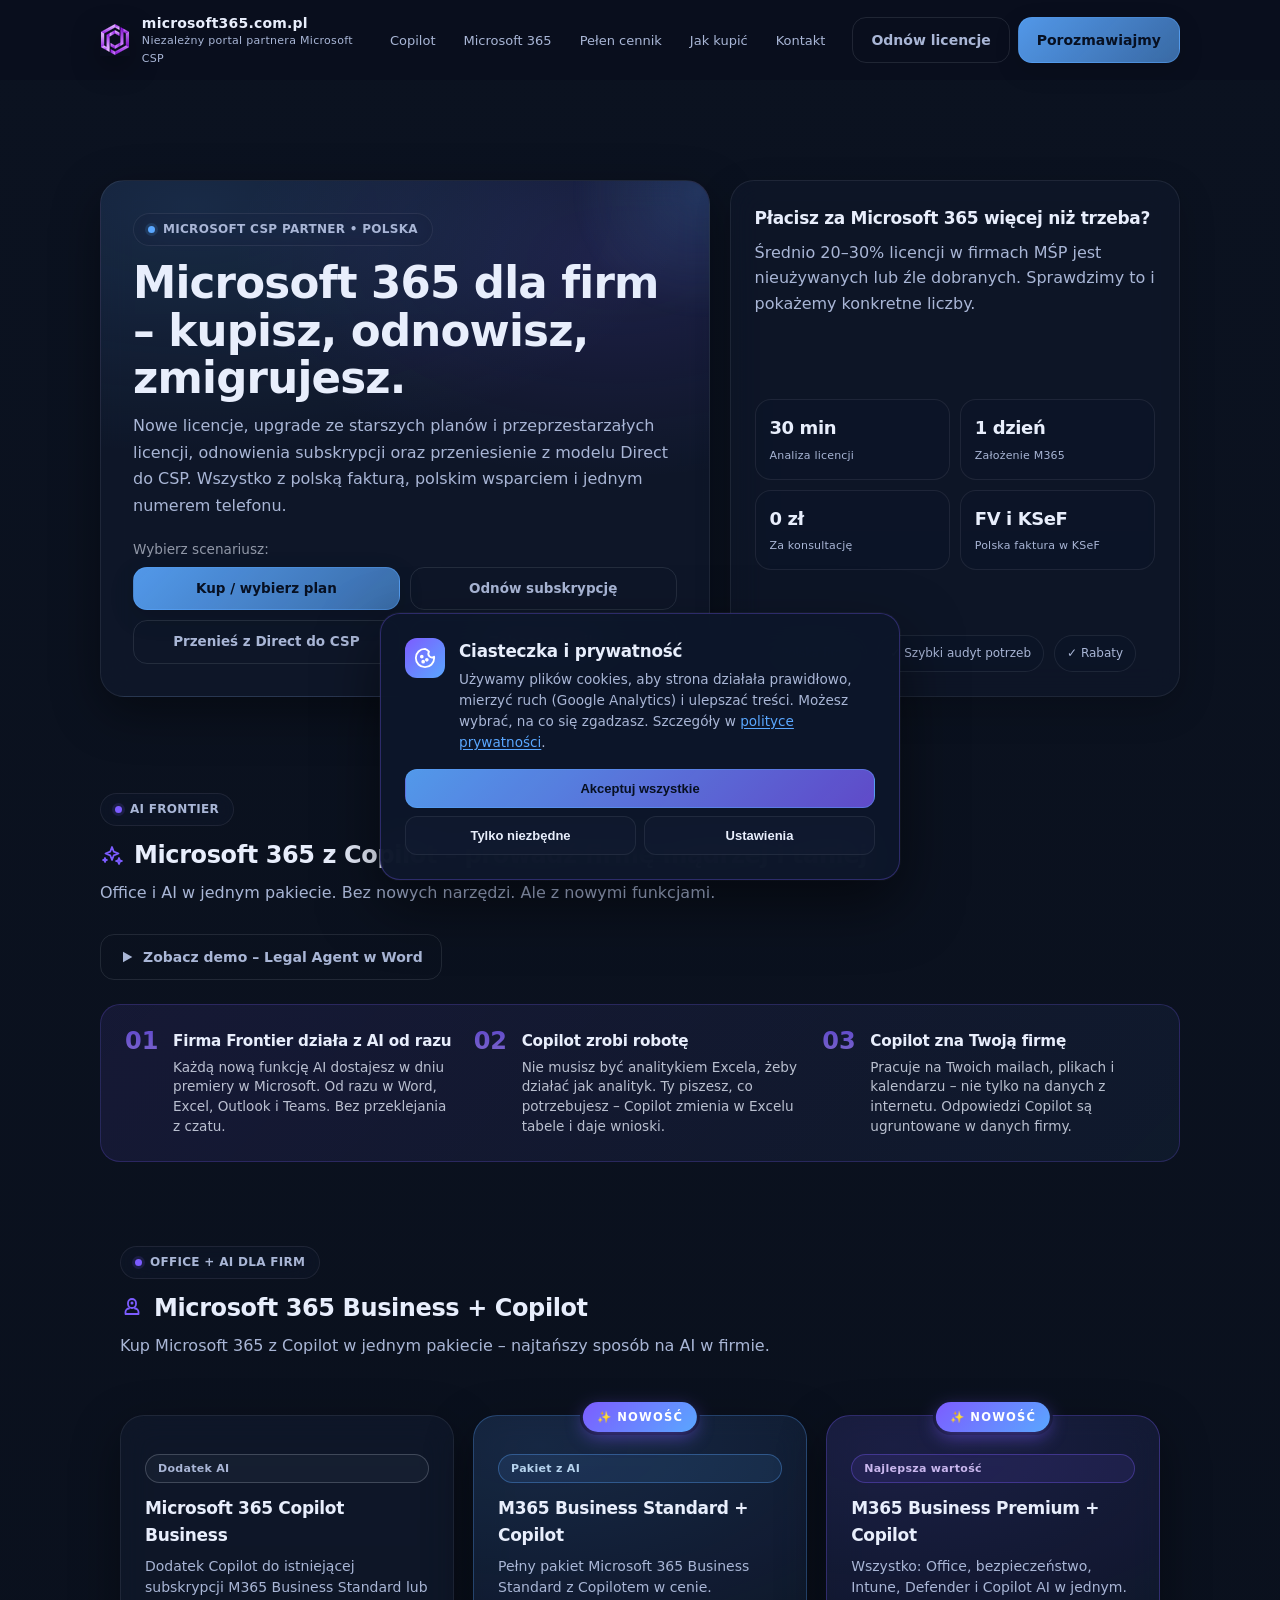
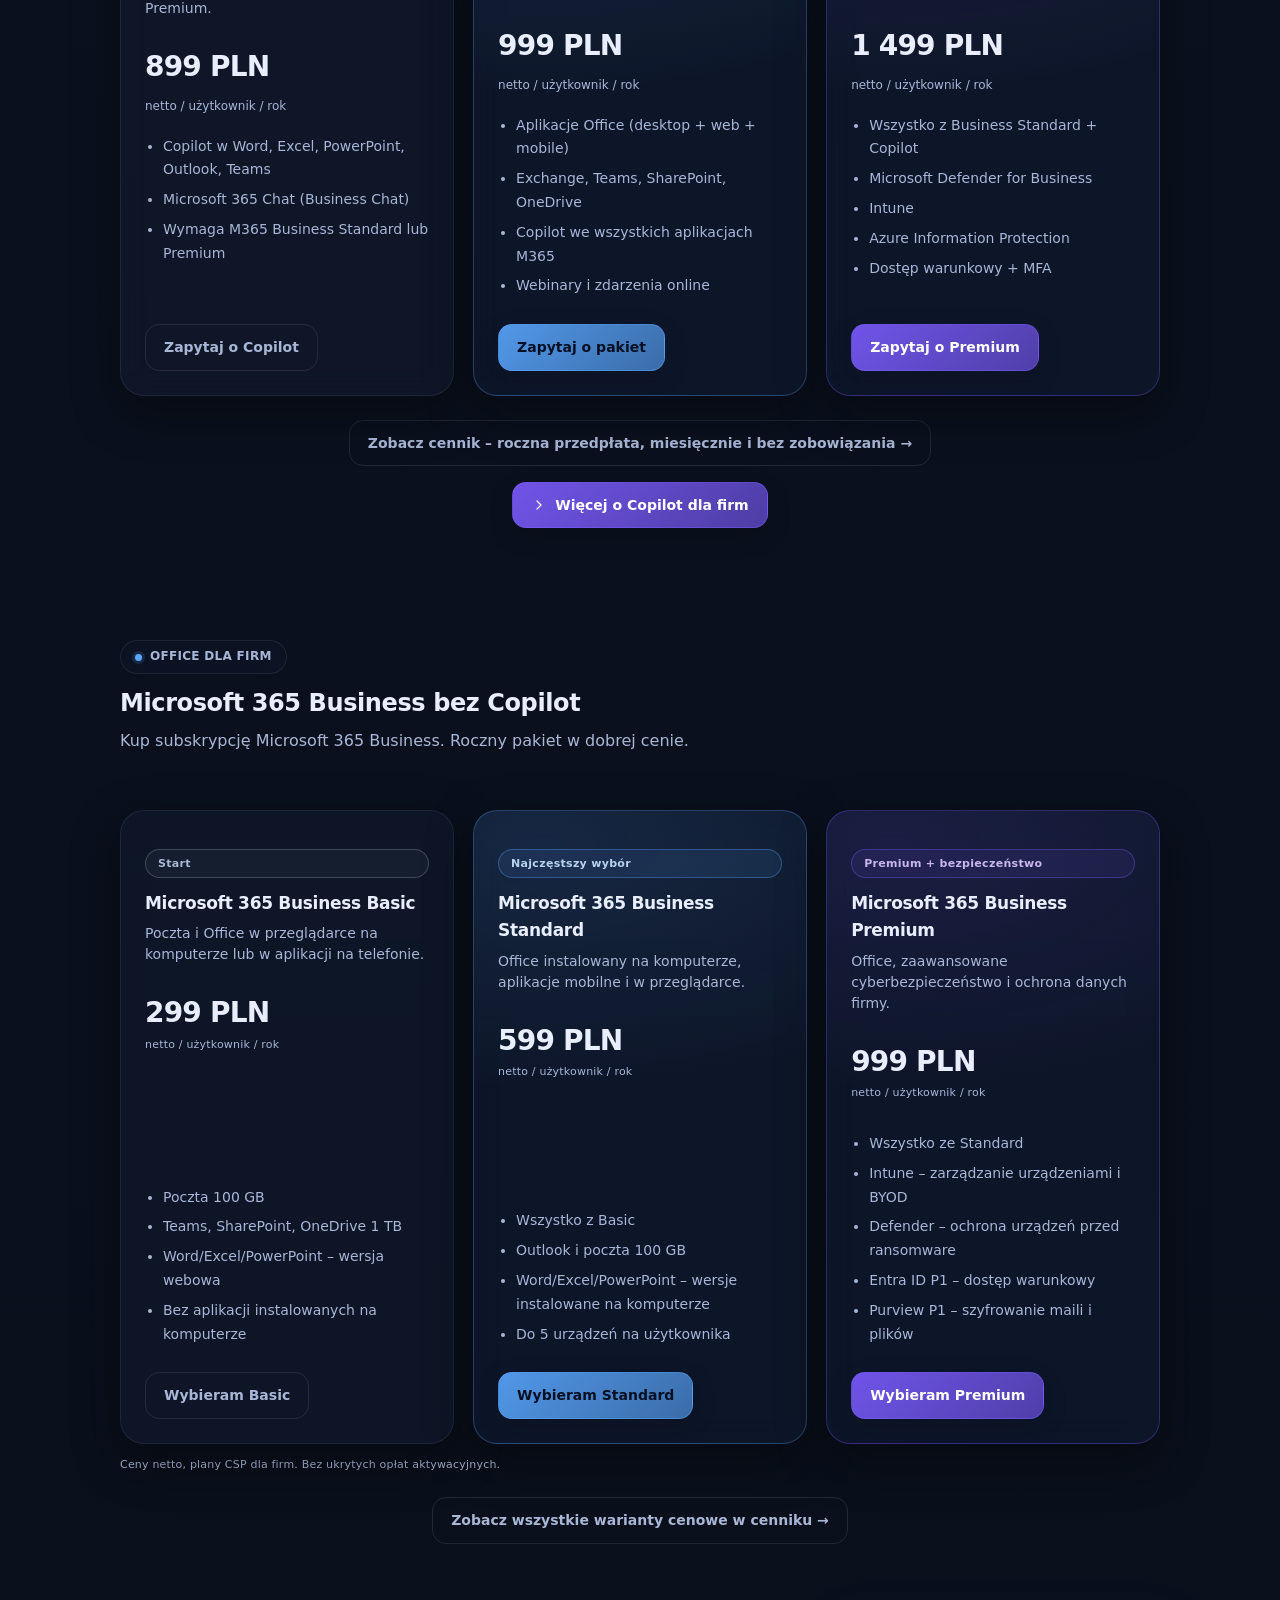
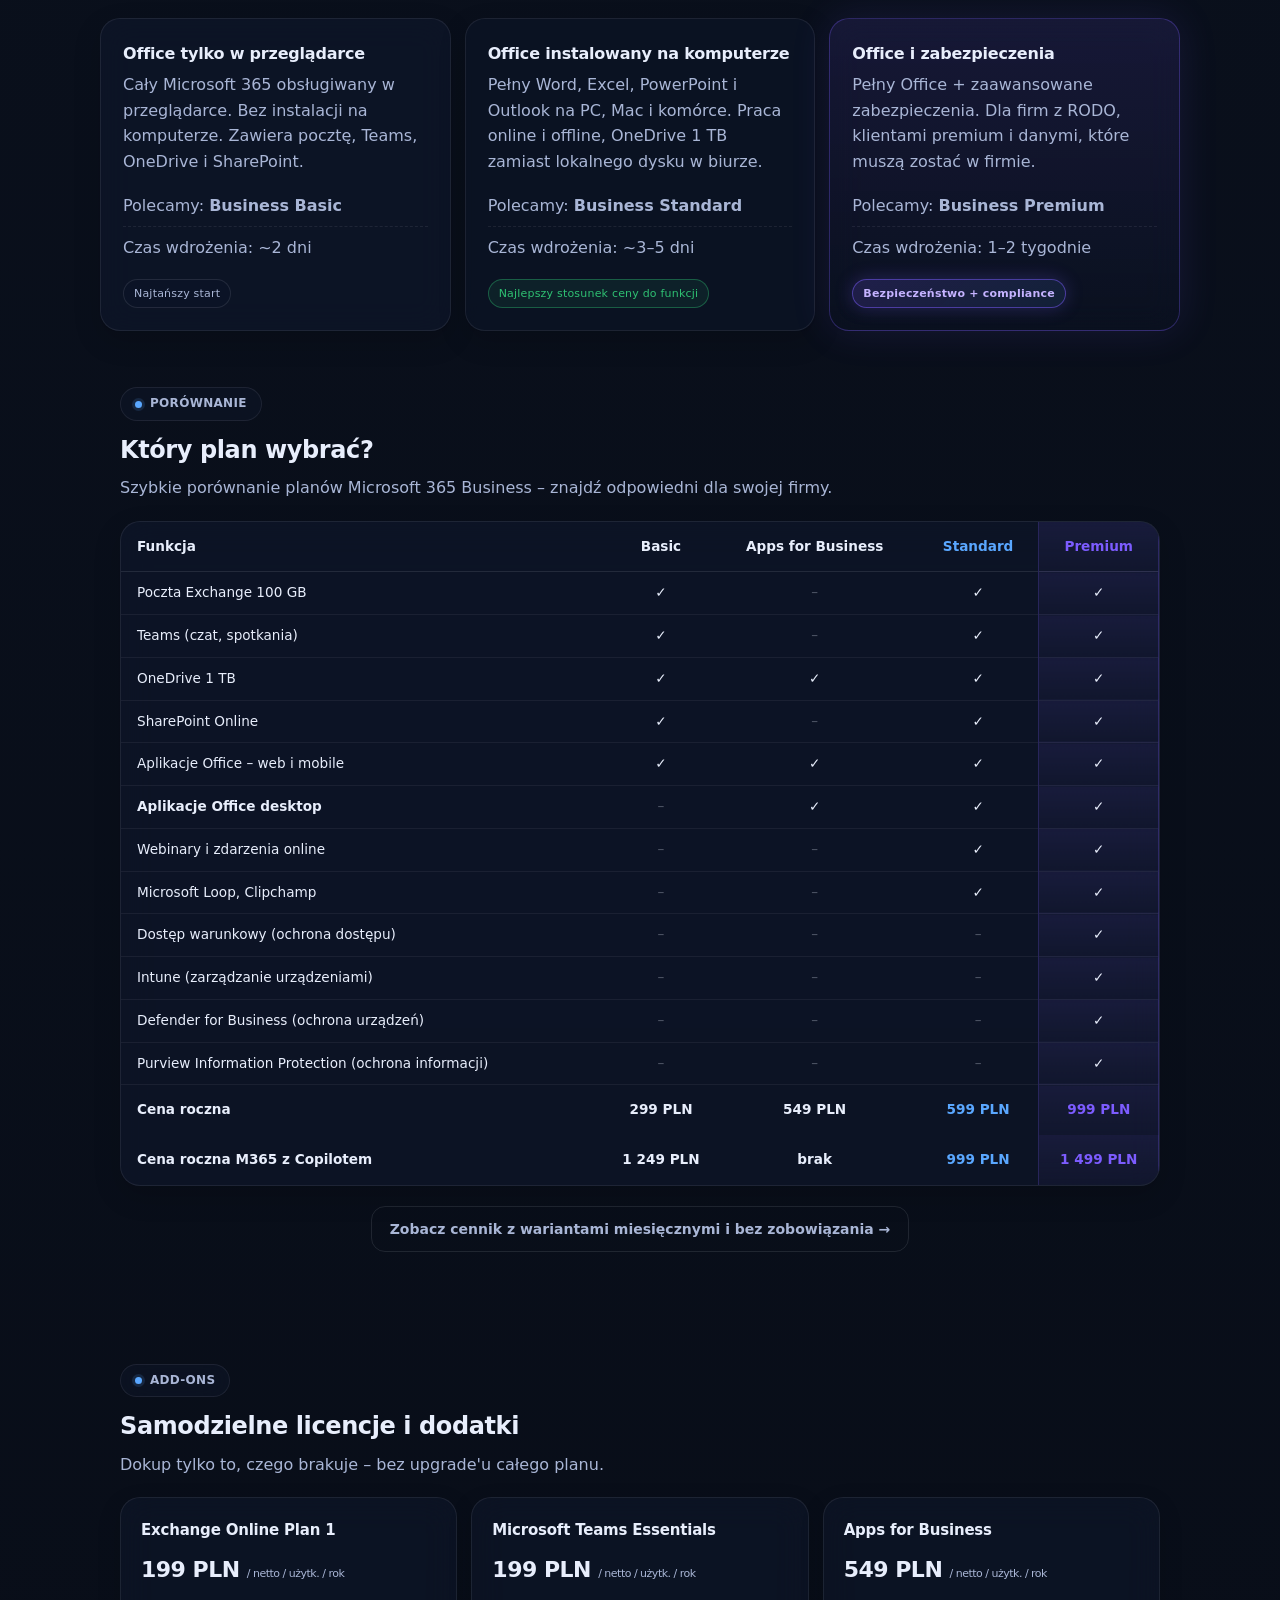
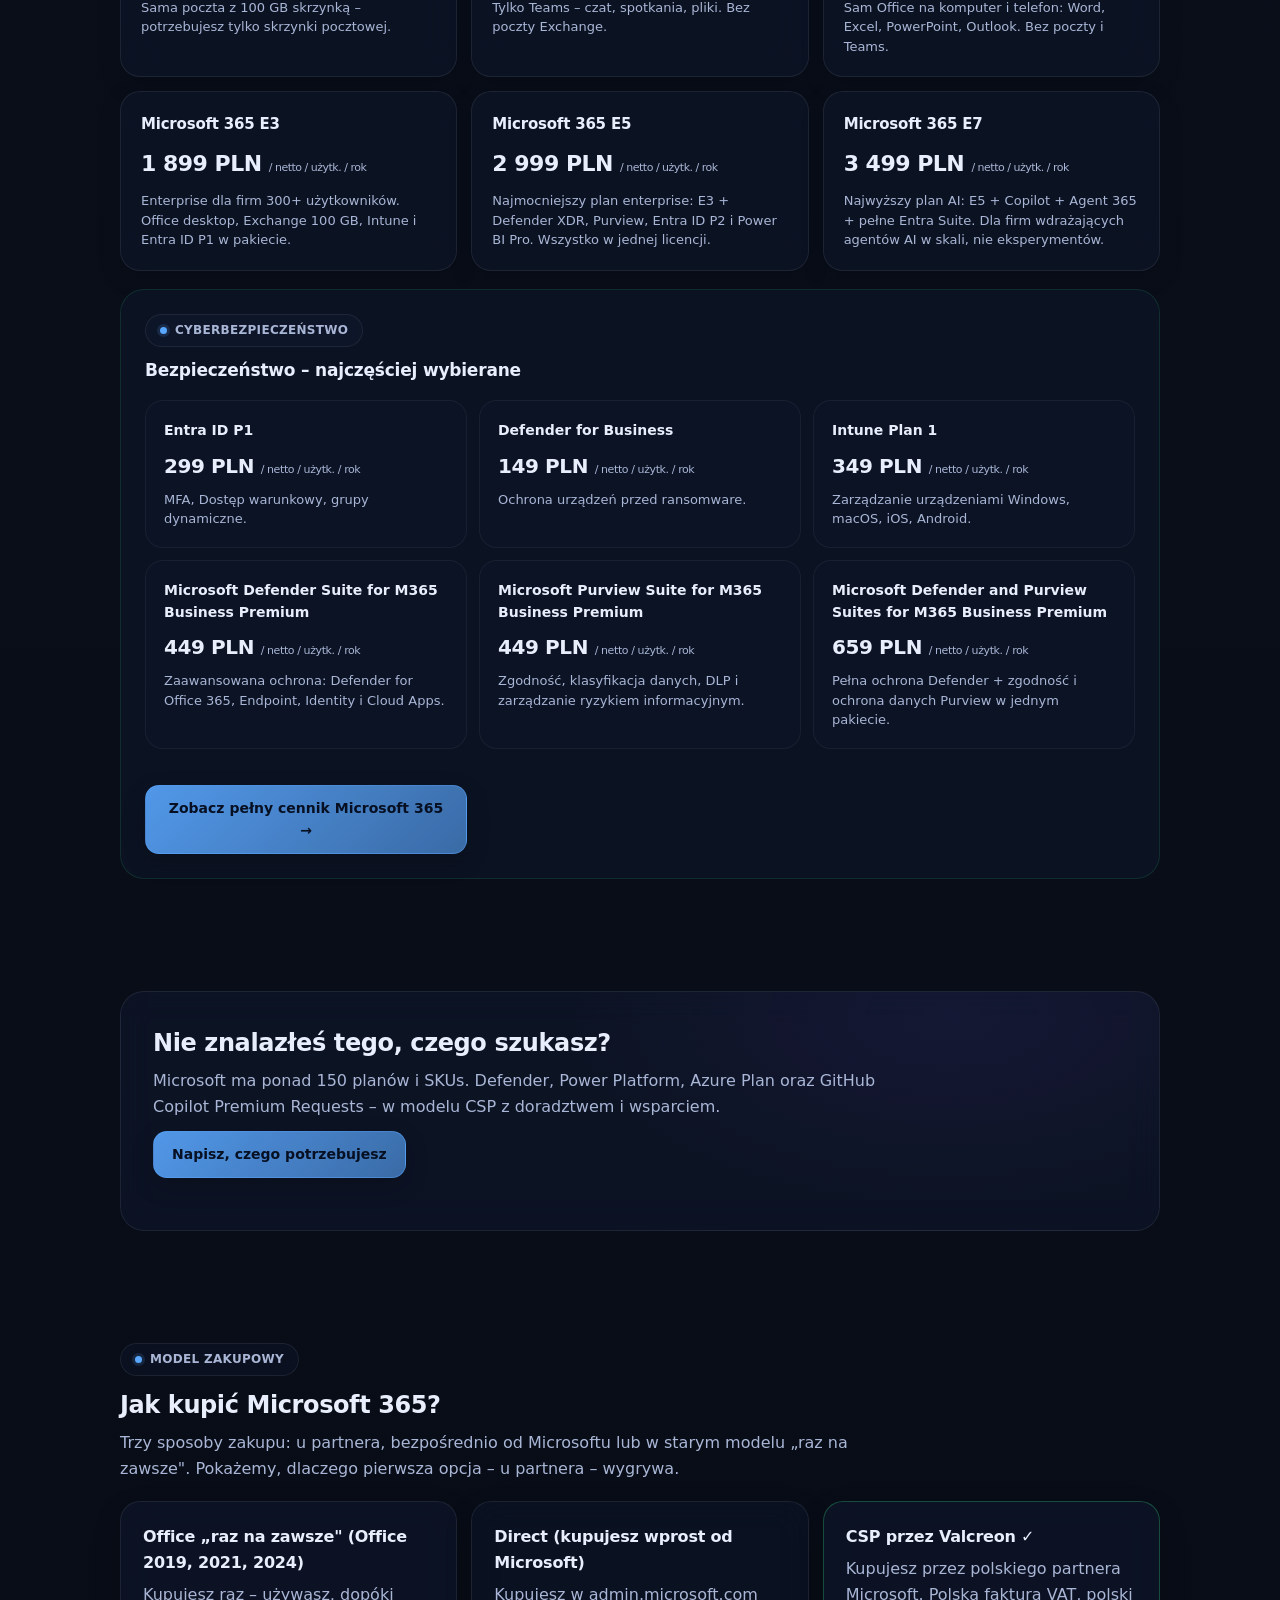
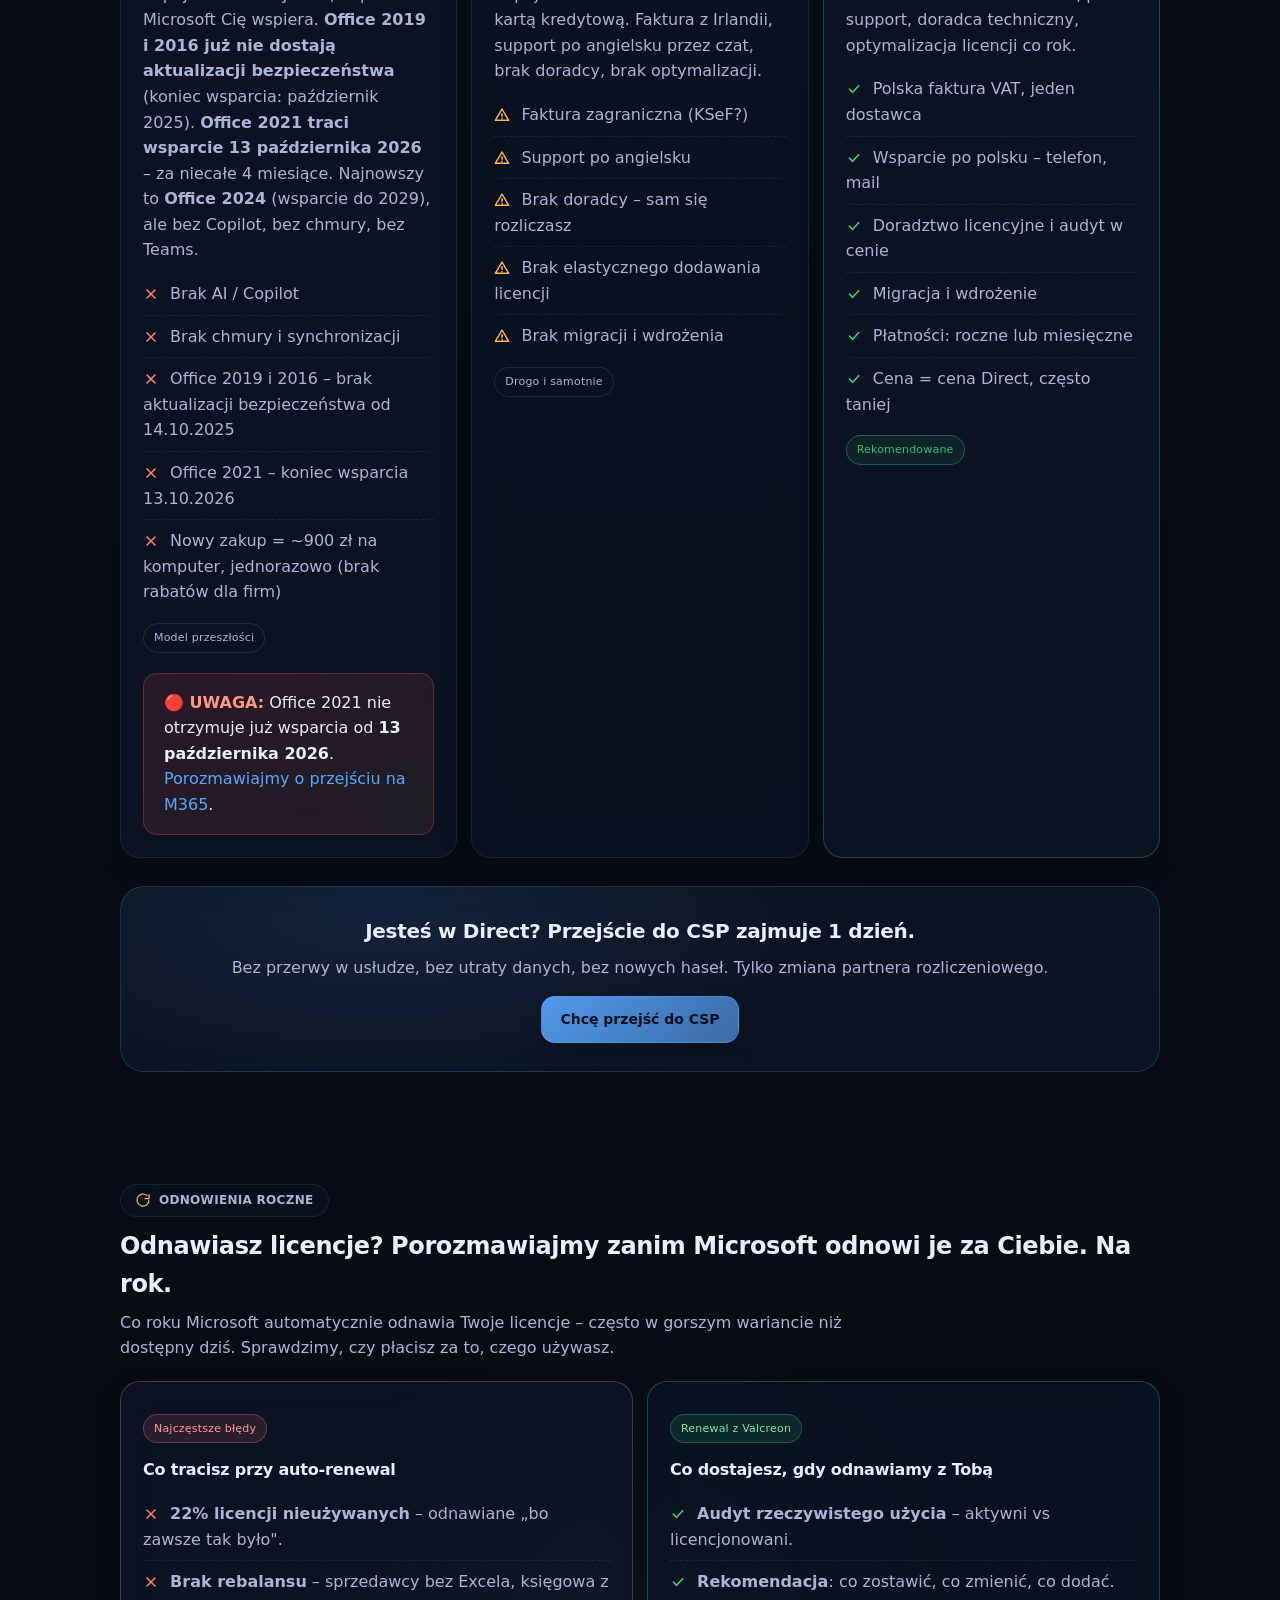
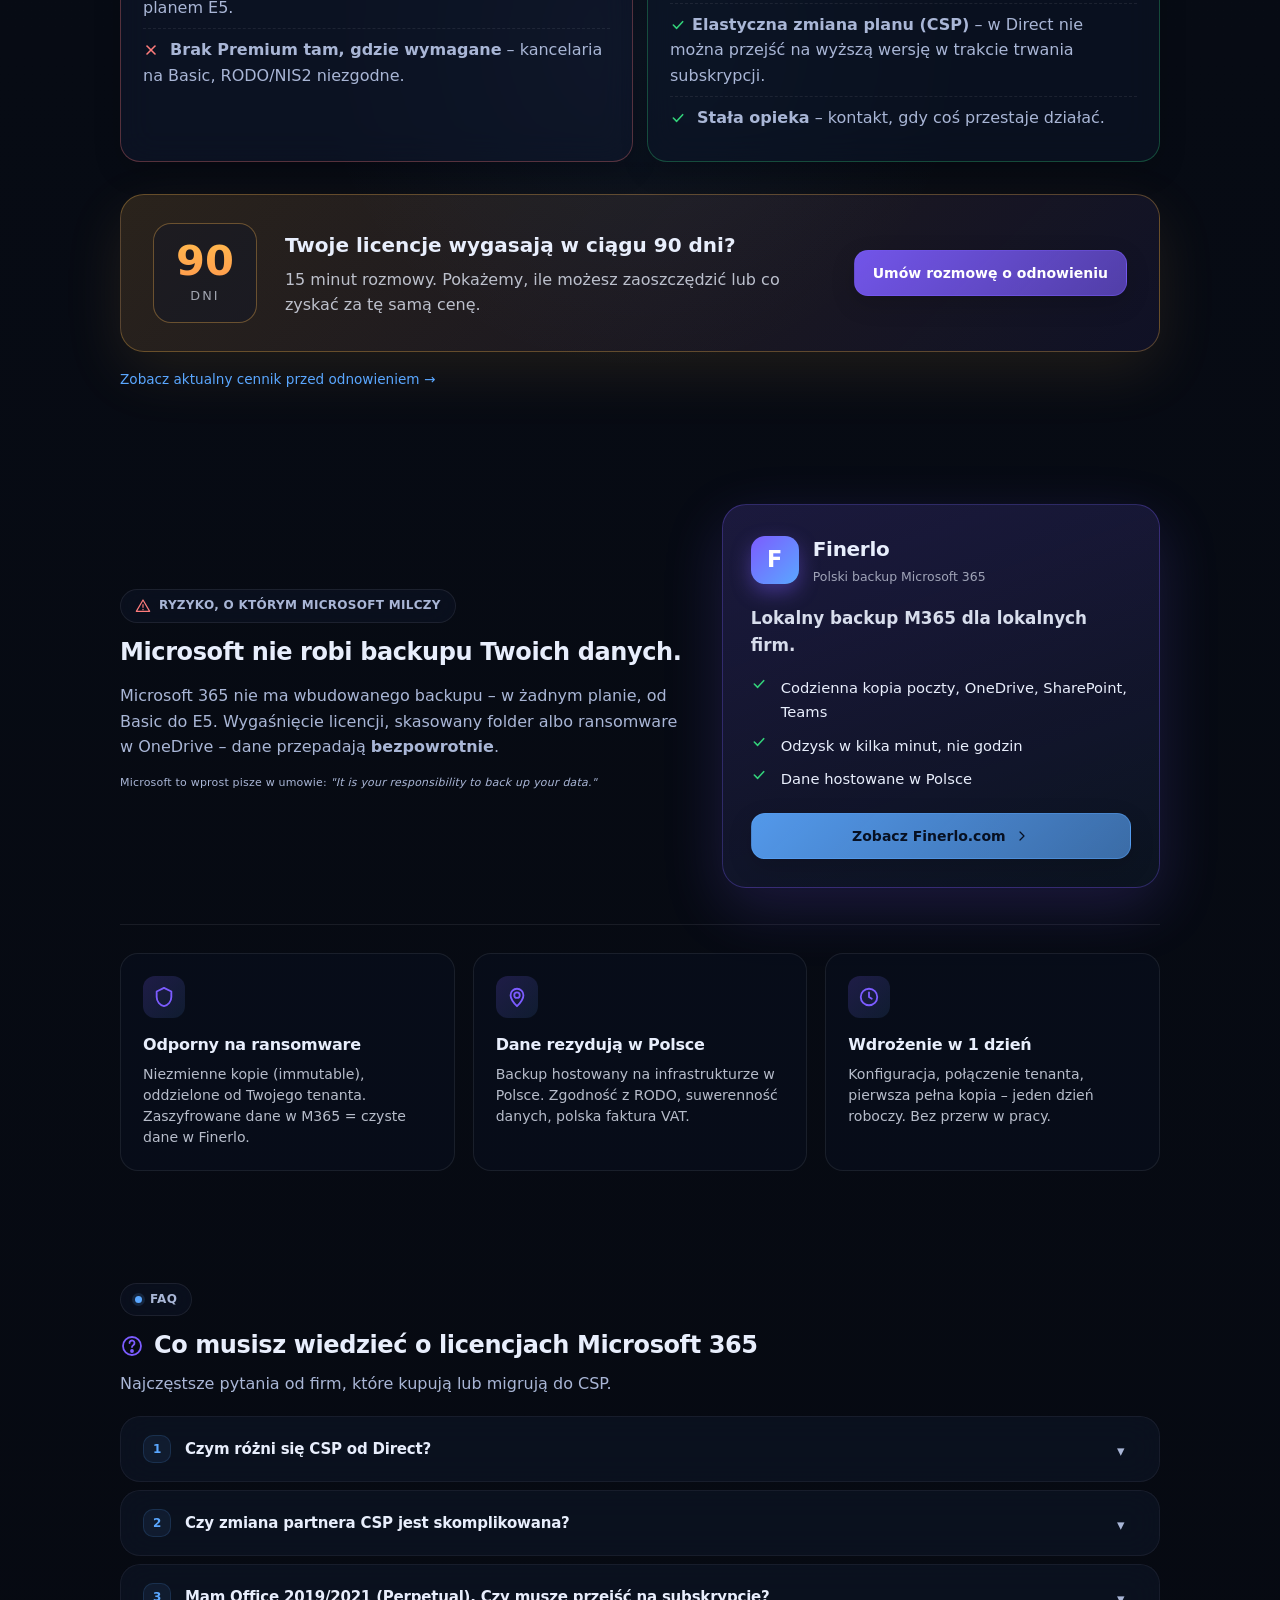
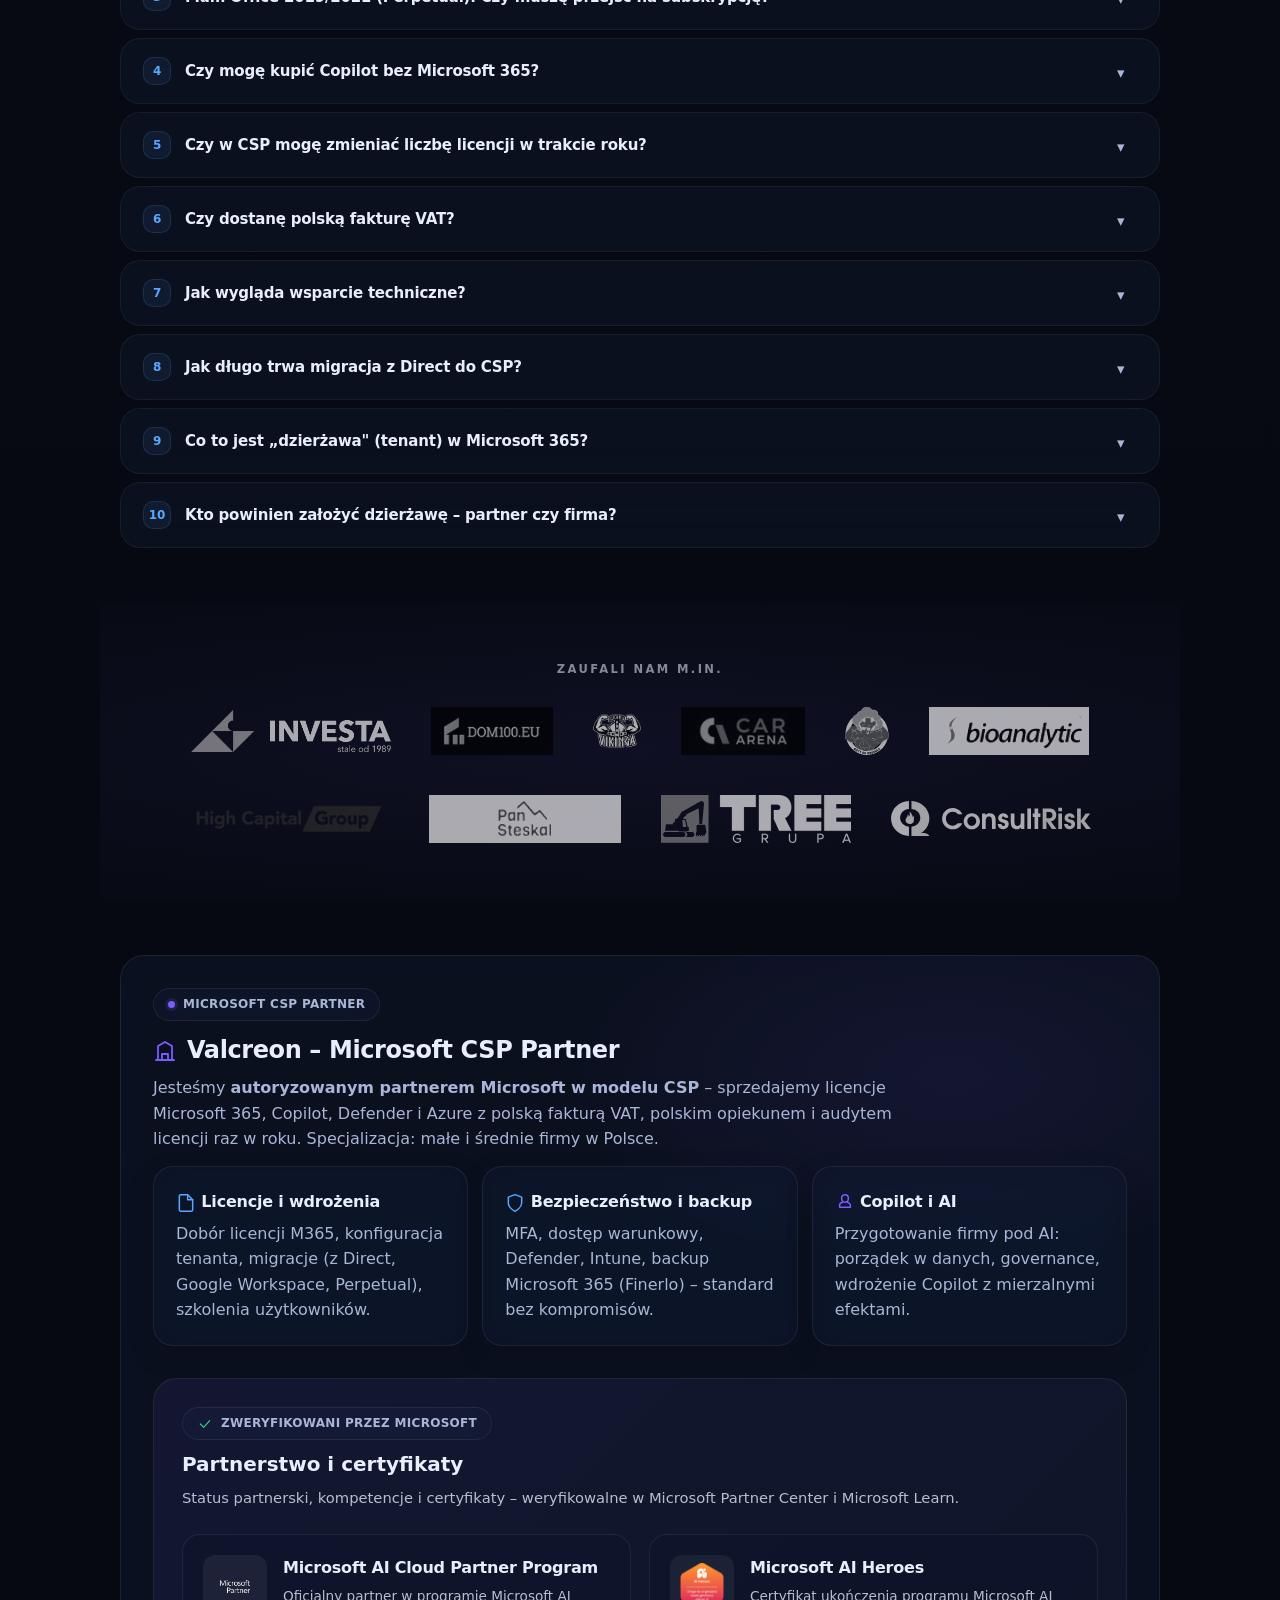
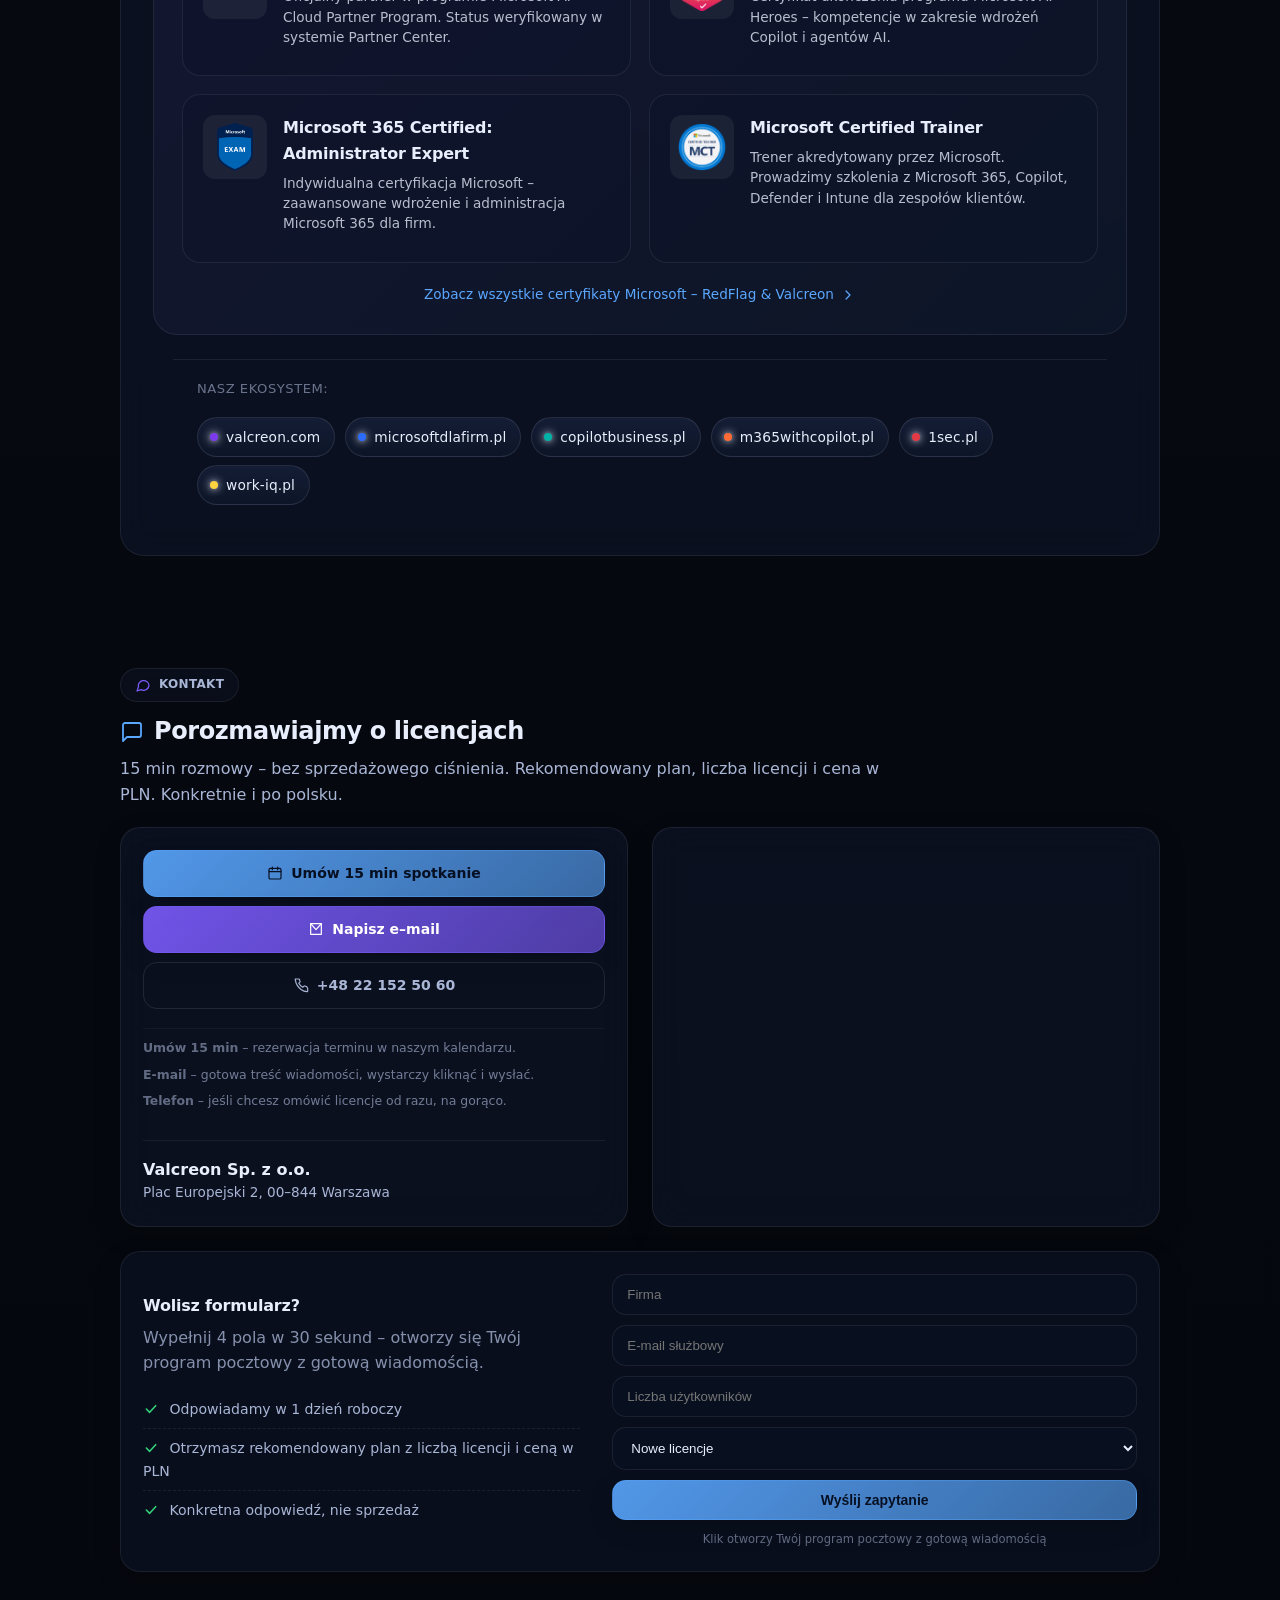
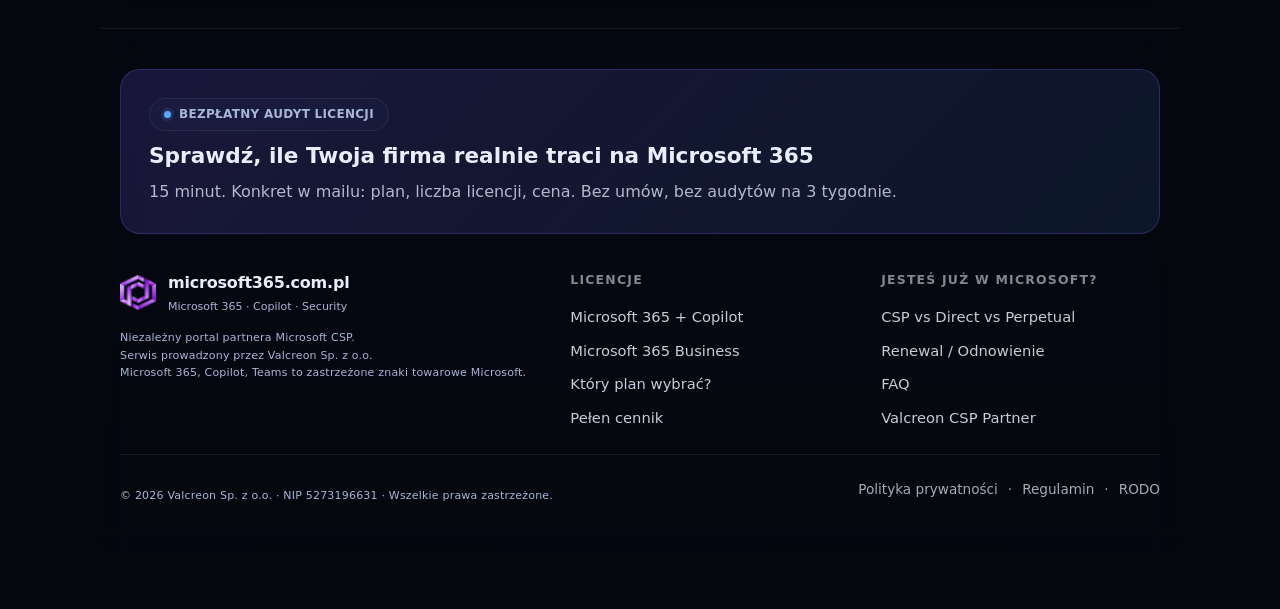
==== commit 8f726ab8: "Add files via upload" ====
--- a/index.html
+++ b/index.html
@@ -35,20 +35,15 @@
       <ul>
         <li><a href="#copilot">Copilot</a></li>
         <li><a href="#business">Microsoft 365</a></li>
-        <!-- <li><a href="#wybor">Który plan?</a></li> -->
-        <li><a href="#dodatki">Licencje</a></li>
+        <li><a href="cennik.html" aria-current="page">Pełen cennik</a></li>
         <li><a href="#csp">Jak kupić</a></li>
-        <!-- <li><a href="#renewal">Odnowienia</a></li> -->
-        <!-- <li><a href="#faq">FAQ</a></li> -->
         <li><a href="#kontakt">Kontakt</a></li>
       </ul>
     </nav>
     <div class="actions">
       <a href="#renewal" class="btn ghost">Odnów licencje</a>
       <a href="#kontakt" class="btn primary">Porozmawiajmy</a>
-      <button class="hamburger" aria-label="Menu" onclick="document.getElementById('drawer').style.display='block'">
-        <span></span><span></span><span></span>
-      </button>
+     <button class="hamburger" aria-label="Menu" onclick="var d=document.getElementById('drawer');d.style.display=(d.style.display==='block'?'none':'block')"><span></span><span></span><span></span></button>
     </div>
   </div>
 </header>
@@ -63,12 +58,8 @@
     <nav class="drawerNav">
       <a href="#copilot" onclick="document.getElementById('drawer').style.display='none'">Microsoft 365 + Copilot</a>
       <a href="#business" onclick="document.getElementById('drawer').style.display='none'">Microsoft 365 Business</a>
-      <a href="#wybor" onclick="document.getElementById('drawer').style.display='none'">Który plan wybrać?</a>
-      <a href="#dodatki" onclick="document.getElementById('drawer').style.display='none'">Licencje i dodatki</a>
-      <a href="#csp" onclick="document.getElementById('drawer').style.display='none'">CSP vs Direct vs Perpetual</a>
-      <a href="#renewal" onclick="document.getElementById('drawer').style.display='none'">Renewal / Odnowienie</a>
-      <a href="#faq" onclick="document.getElementById('drawer').style.display='none'">FAQ</a>
-      <a href="#valcreon" onclick="document.getElementById('drawer').style.display='none'">Valcreon CSP Partner</a>
+      <a href="cennik.html" onclick="document.getElementById('drawer').style.display='none'">Pełen cennik</a>
+      <a href="#csp" onclick="document.getElementById('drawer').style.display='none'">Jak kupić</a>
       <a href="#kontakt" onclick="document.getElementById('drawer').style.display='none'">Kontakt</a>
     </nav>
     <div class="drawerActions">
@@ -93,12 +84,13 @@
             <a href="#business" class="btn primary">Kup / wybierz plan</a>
             <a href="#renewal" class="btn ghost">Odnów subskrypcję</a>
             <a href="#csp" class="btn ghost">Przenieś z Direct do CSP  </a>
+            <a href="cennik.html" class="btn ghost">Zobacz cennik</a>
           </div>
-        <div class="mini">
+        <!-- <div class="mini">
           <span>✓ Polska faktura i KSeF</span>
           <span>✓ Wsparcie po polsku</span>
           <span>✓ Migracja i wsparcie</span>
-        </div>
+        </div> -->
       </div>
 <aside class="sideCard">
   <div>
@@ -111,14 +103,15 @@
 
   <div class="kpis">
     <div class="kpi"><div class="n">30 min</div><div class="l">Analiza licencji</div></div>
-    <div class="kpi"><div class="n">1 dzień</div><div class="l">Rekomendacja PDF</div></div>
-    <div class="kpi"><div class="n">0 zł</div><div class="l">Za audyt</div></div>
-    <div class="kpi"><div class="n">PL</div><div class="l">Faktura KSeF i wsparcie</div></div>
+    <div class="kpi"><div class="n">1 dzień</div><div class="l">Założenie M365</div></div>
+    <div class="kpi"><div class="n">0 zł</div><div class="l">Za konsultację</div></div>
+    <div class="kpi"><div class="n">FV i KSeF</div><div class="l">Polska faktura w KSeF</div></div>
   </div>
 
   <div class="mini" style="margin-top:12px;">
-    <span>✓ Bez zobowiązań</span>
-    <span>✓ Szybki audyt licencji</span>
+    <span>✓ Polska firma</span>
+    <span>✓ Szybki audyt potrzeb</span>
+    <span>✓ Rabaty</span>
   </div>
 </aside>
     </div>
@@ -145,10 +138,10 @@
             </svg>
 
           </span>
-          Microsoft 365 z Copilot – prowadź firmę mądrzej i taniej.
+          Microsoft 365 z Copilot – prowadź firmę mądrzej i taniej
         </h2>
         <p class="lead">
-          <p class="lead">Office i AI w jednym pakiecie. Bez nowych narzędzi. Ale z nowymi funkcjami</p>
+          <p class="lead">Office i AI w jednym pakiecie. Bez nowych narzędzi. Ale z nowymi funkcjami.</p>
         </p>
       </div>
       <a href="https://redflagpl.sharepoint.com/:p:/s/Dysk/IQDe96gI5MYmRY6UE98b5JVyAZmnmUD5nBBS-Z_m6PS47Is" target="_blank" rel="noopener" class="btn ghost">
@@ -281,6 +274,8 @@
 
     </div>
 
+    <div style="margin-top:24px;text-align:center;"><a class="btn ghost" href="cennik.html">Zobacz cennik – roczna przedpłata, miesięcznie i bez zobowiązania →</a></div>
+
     <div style="margin-top:16px;text-align:center;">
       <a class="btn accent2" href="https://m365withcopilot.com" target="_blank" rel="noopener">
         <span class="ico ico-sm">
@@ -351,14 +346,14 @@
         <a href="#kontakt" class="btn accent2">Wybieram Premium</a>
       </div>
     </div>
-
     <p class="fine">Ceny netto, plany CSP dla firm. Bez ukrytych opłat aktywacyjnych.</p>
+        <div style="margin-top:24px;text-align:center;"><a class="btn ghost" href="cennik.html">Zobacz wszystkie warianty cenowe w cenniku →</a></div>
   </div>
 </section>
 
 <div class="grid3">
 
-  <!-- KARTA 1 — granatowa (Basic) -->
+  <!-- KARTA 1 – granatowa (Basic) -->
   <div class="card">
     <h3>Office tylko w przeglądarce</h3>
     <p>Cały Microsoft 365 obsługiwany w przeglądarce. Bez instalacji na komputerze. Zawiera pocztę, Teams, OneDrive i SharePoint.</p>
@@ -369,7 +364,7 @@
     <span class="tag">Najtańszy start</span>
   </div>
 
-  <!-- KARTA 2 — niebieska (Standard) -->
+  <!-- KARTA 2 – niebieska (Standard) -->
   <div class="card alt">
     <h3>Office instalowany na komputerze</h3>
     <p>Pełny Word, Excel, PowerPoint i Outlook na PC, Mac i komórce. Praca online i offline, OneDrive 1 TB zamiast lokalnego dysku w biurze.</p>
@@ -380,7 +375,7 @@
     <span class="tag new">Najlepszy stosunek ceny do funkcji</span>
   </div>
 
-  <!-- KARTA 3 — fioletowa (Premium) -->
+  <!-- KARTA 3 – fioletowa (Premium) -->
   <div class="card alt-purple">
     <h3>Office i zabezpieczenia</h3>
     <p>Pełny Office + zaawansowane zabezpieczenia. Dla firm z RODO, klientami premium i danymi, które muszą zostać w firmie.</p>
@@ -507,12 +502,21 @@
             <td style="text-align:center; font-weight:700;color:var(--accent);">599 PLN</td>
             <td class="col-premium"style="text-align:center; font-weight:800; color:var(--accent2);">999 PLN</td>
           </tr>
-
+                    <tr>
+            <td style="padding:14px 16px; font-weight:800;">Cena roczna M365 z Copilotem</td>
+            <td style="text-align:center; font-weight:700;">1 249 PLN</td>
+            <td style="text-align:center; font-weight:700;">brak</td>
+            <td style="text-align:center; font-weight:700;color:var(--accent);">999 PLN</td>
+            <td class="col-premium"style="text-align:center; font-weight:800; color:var(--accent2);">1 499 PLN</td>
+          </tr>
 
         </tbody>
       </table>
     </div>
   </div>
+            <div style="margin-top:20px;text-align:center;">
+          <a class="btn ghost" href="cennik.html">Zobacz cennik z wariantami miesięcznymi i bez zobowiązania →</a>
+          </div>
 </section>
 
 
@@ -596,6 +600,9 @@
           <div class="addonPrice">659 PLN <small>/ netto / użytk. / rok</small></div>
           <p>Pełna ochrona Defender + zgodność i ochrona danych Purview w jednym pakiecie.</p>
         </div>
+        <div style="margin-top:24px;text-align:center;">
+  <a class="btn primary" href="cennik.html">Zobacz pełny cennik Microsoft 365 →</a>
+</div>
       </div>
     </div>
   </div>
@@ -759,10 +766,17 @@
         <h3>Twoje licencje wygasają w ciągu 90 dni?</h3>
         <p>15 minut rozmowy. Pokażemy, ile możesz zaoszczędzić lub co zyskać za tę samą cenę.</p>
       </div>
-      <a href="#kontakt" class="btn accent2">Umów rozmowę o renewal</a>
-    </div>
-
-  </div>
+      <a href="#kontakt" class="btn accent2">Umów rozmowę o odnowieniu</a>
+    </div>
+
+        <div style="margin-top:14px;">
+    <a href="cennik.html" style="color:var(--accent);font-size:.85rem;">Zobacz aktualny cennik przed odnowieniem →</a>
+  </div>
+
+  </div>
+
+
+
 </section>
 
 <!-- ================= BACKUP / FINERLO ================= -->
@@ -1137,7 +1151,7 @@
     Umów 15 min spotkanie
   </a>
 
-  <a class="btn accent2" href="Konkretnie i po polsku.<a href="mailto:licencje@microsoft365.com.pl?subject=Zapytanie%20-%20Microsoft%20365&body=Dzie%C5%84%20dobry%2C%0D%0A%0D%0AInteresuj%C4%85%20mnie%20licencje%20Microsoft%20365%20dla%20firmy.%0D%0A%0D%0ALiczba%20u%C5%BCytkownik%C3%B3w%3A%0D%0APlan%20%28Basic%2FStandard%2FPremium%2FCopilot%29%3A%0D%0ABran%C5%BCa%3A%0D%0ACel%3A%0D%0A%0D%0">
+  <a class="btn accent2" href="mailto:licencje@microsoft365.com.pl?subject=Zapytanie%20-%20Microsoft%20365&body=Dzie%C5%84%20dobry%2C%0D%0A%0D%0AInteresuj%C4%85%20mnie%20licencje%20Microsoft%20365%20dla%20firmy.%0D%0A%0D%0ALiczba%20u%C5%BCytkownik%C3%B3w%3A%0D%0APlan%20%28Basic%2FStandard%2FPremium%2FCopilot%29%3A%0D%0ABran%C5%BCa%3A%0D%0ACel%3A%0D%0A%0D%0APozdrawiam">
     <span class="ico ico-sm">
       <svg viewBox="0 0 24 24">
         <path d="M4 4h16v16H4z"/>
@@ -1265,7 +1279,7 @@
           <li><a href="#copilot">Microsoft 365 + Copilot</a></li>
           <li><a href="#business">Microsoft 365 Business</a></li>
           <li><a href="#wybor">Który plan wybrać?</a></li>
-          <li><a href="#dodatki">Licencje i dodatki</a></li>
+          <li><a href="cennik.html">Pełen cennik</a></li>
         </ul>
       </div>
 
--- a/style.css
+++ b/style.css
@@ -612,3 +612,4 @@
   .footBottom{text-align:center;}
   .footBottom .fine{text-align:center;}
 }
+.drawer .panel{width:320px;max-width:90vw}
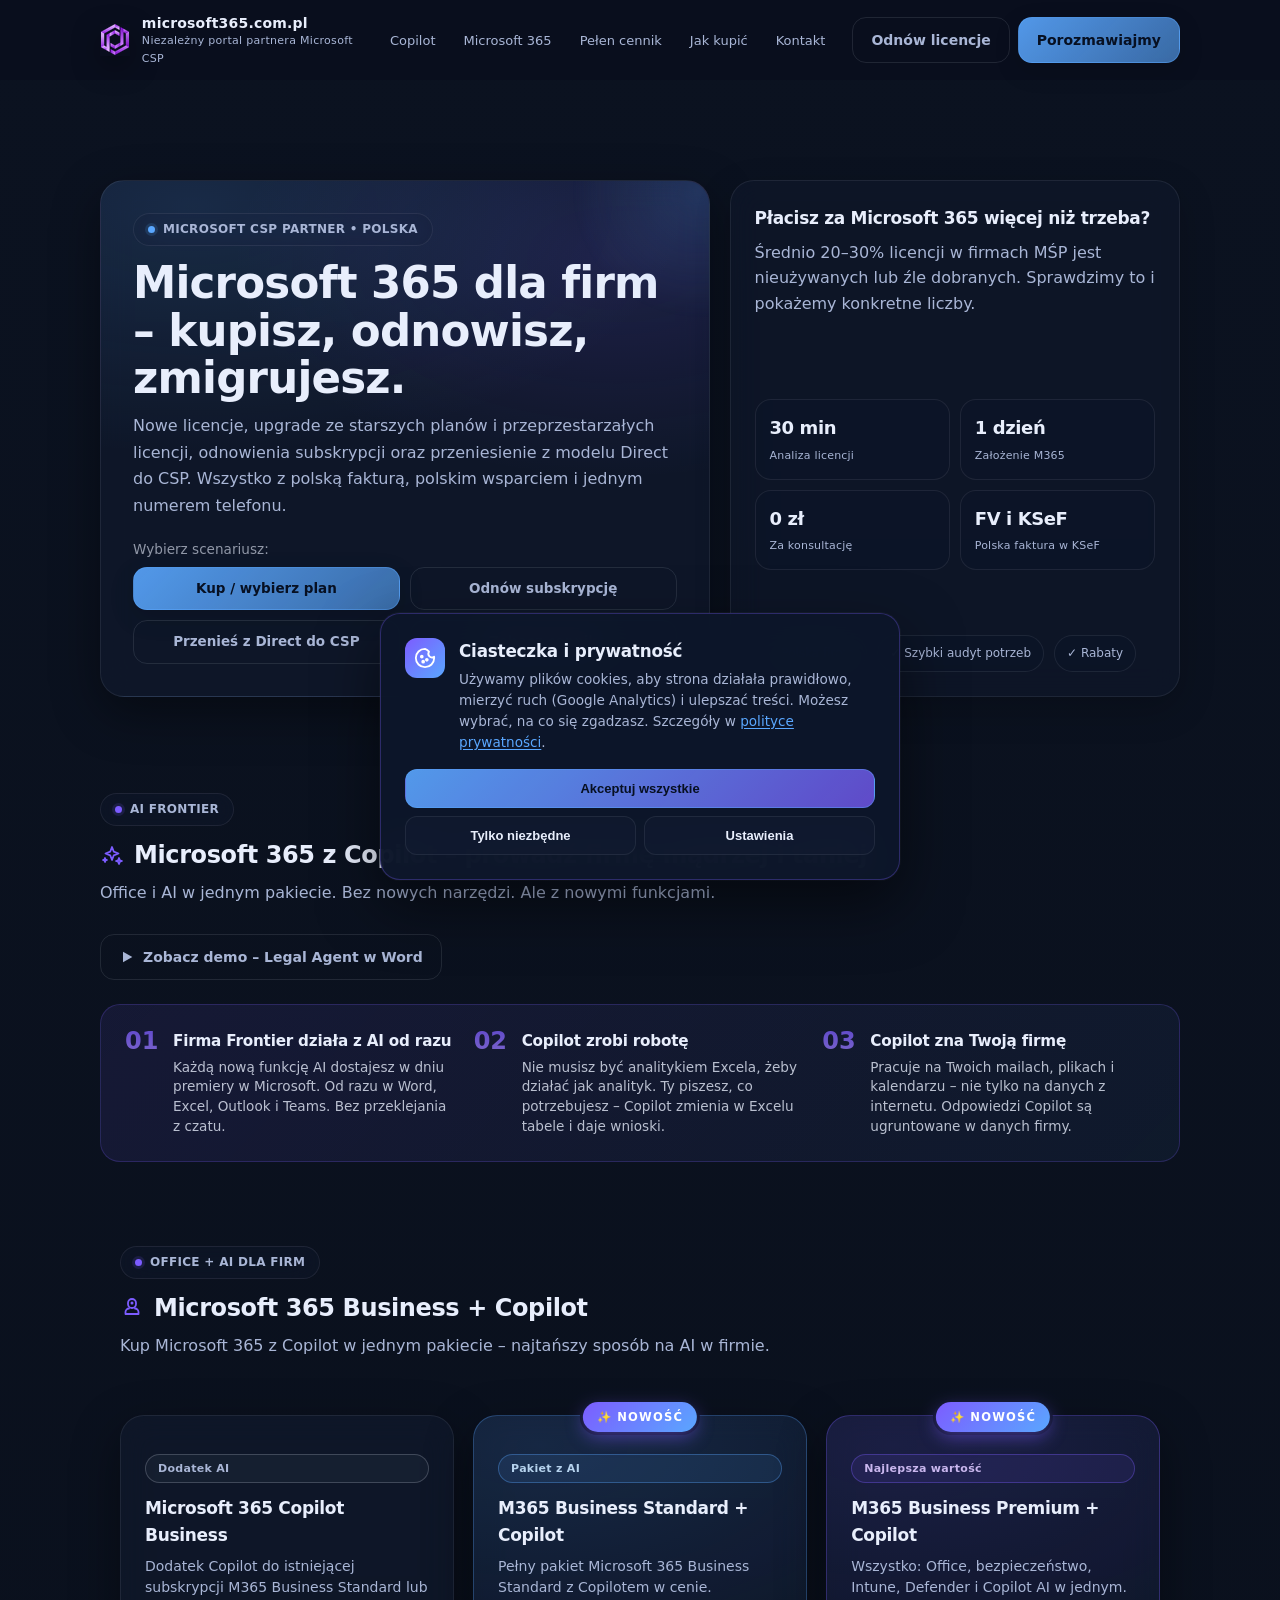
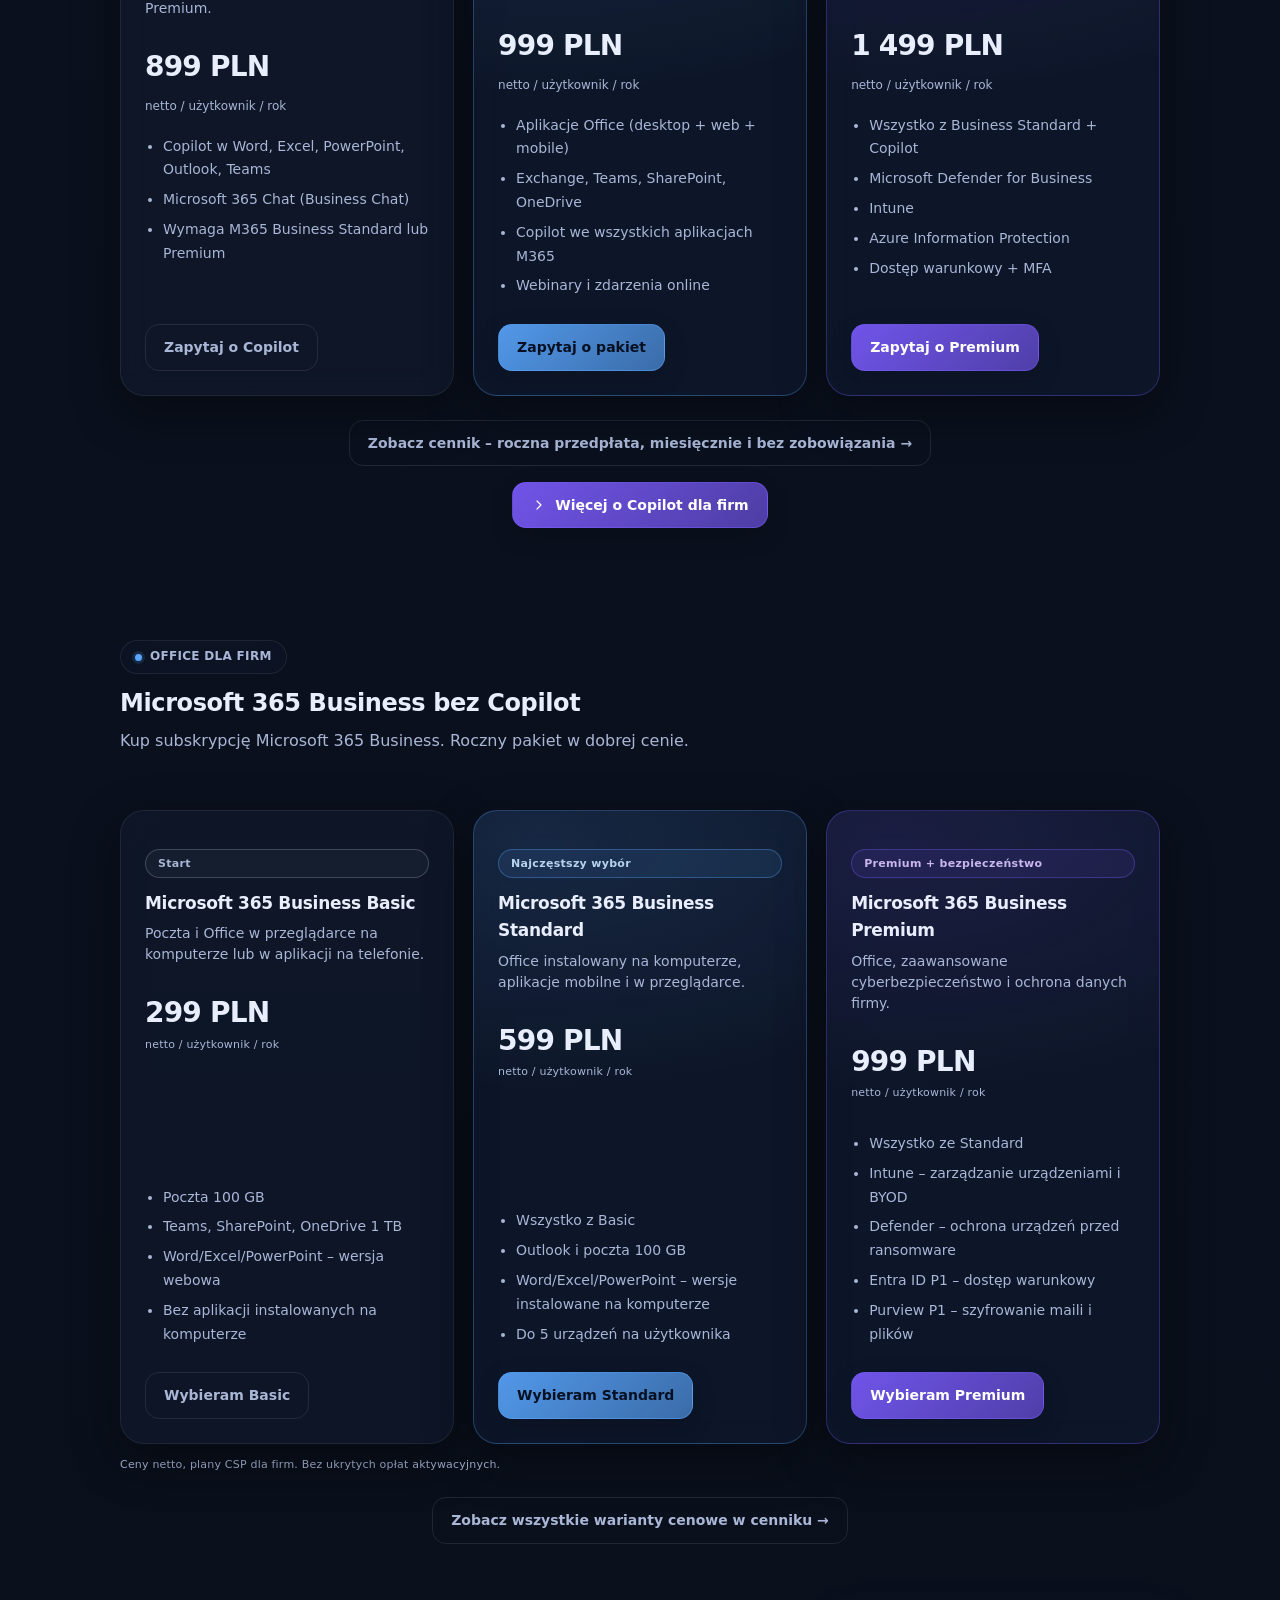
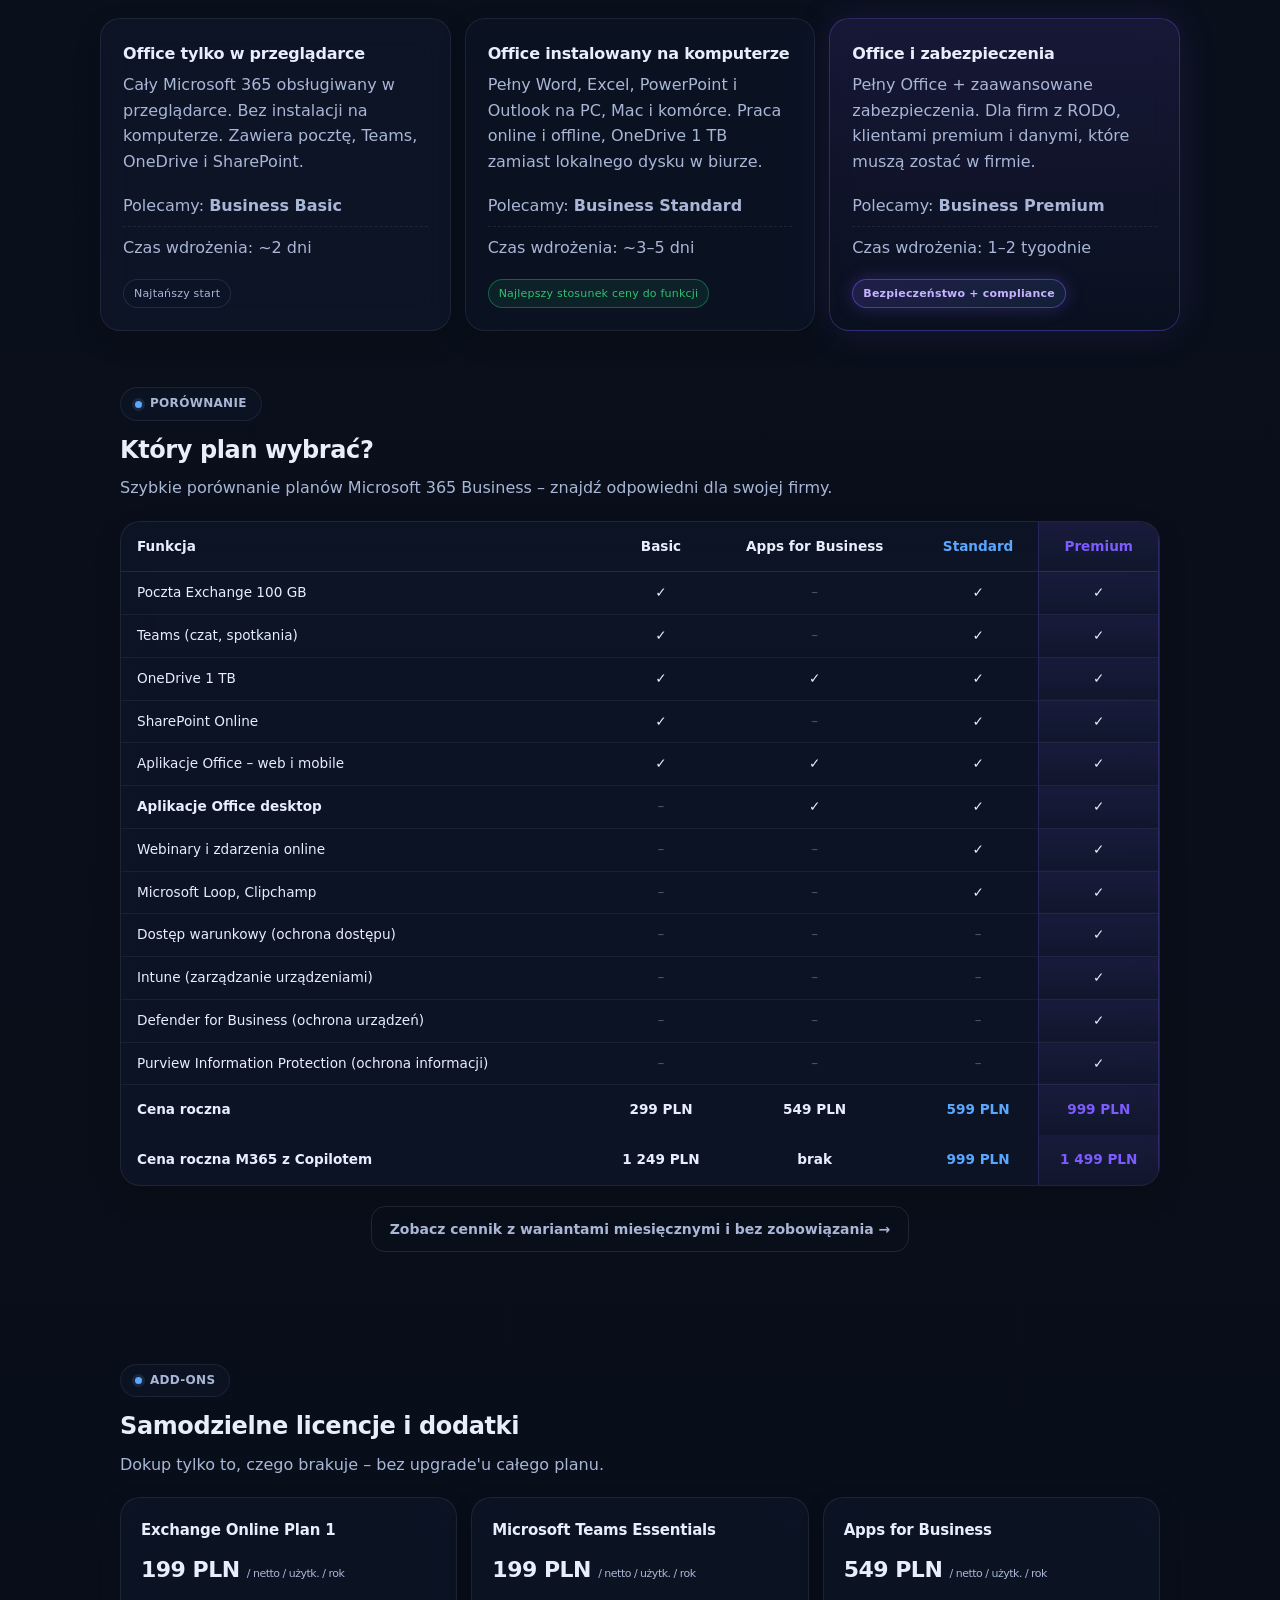
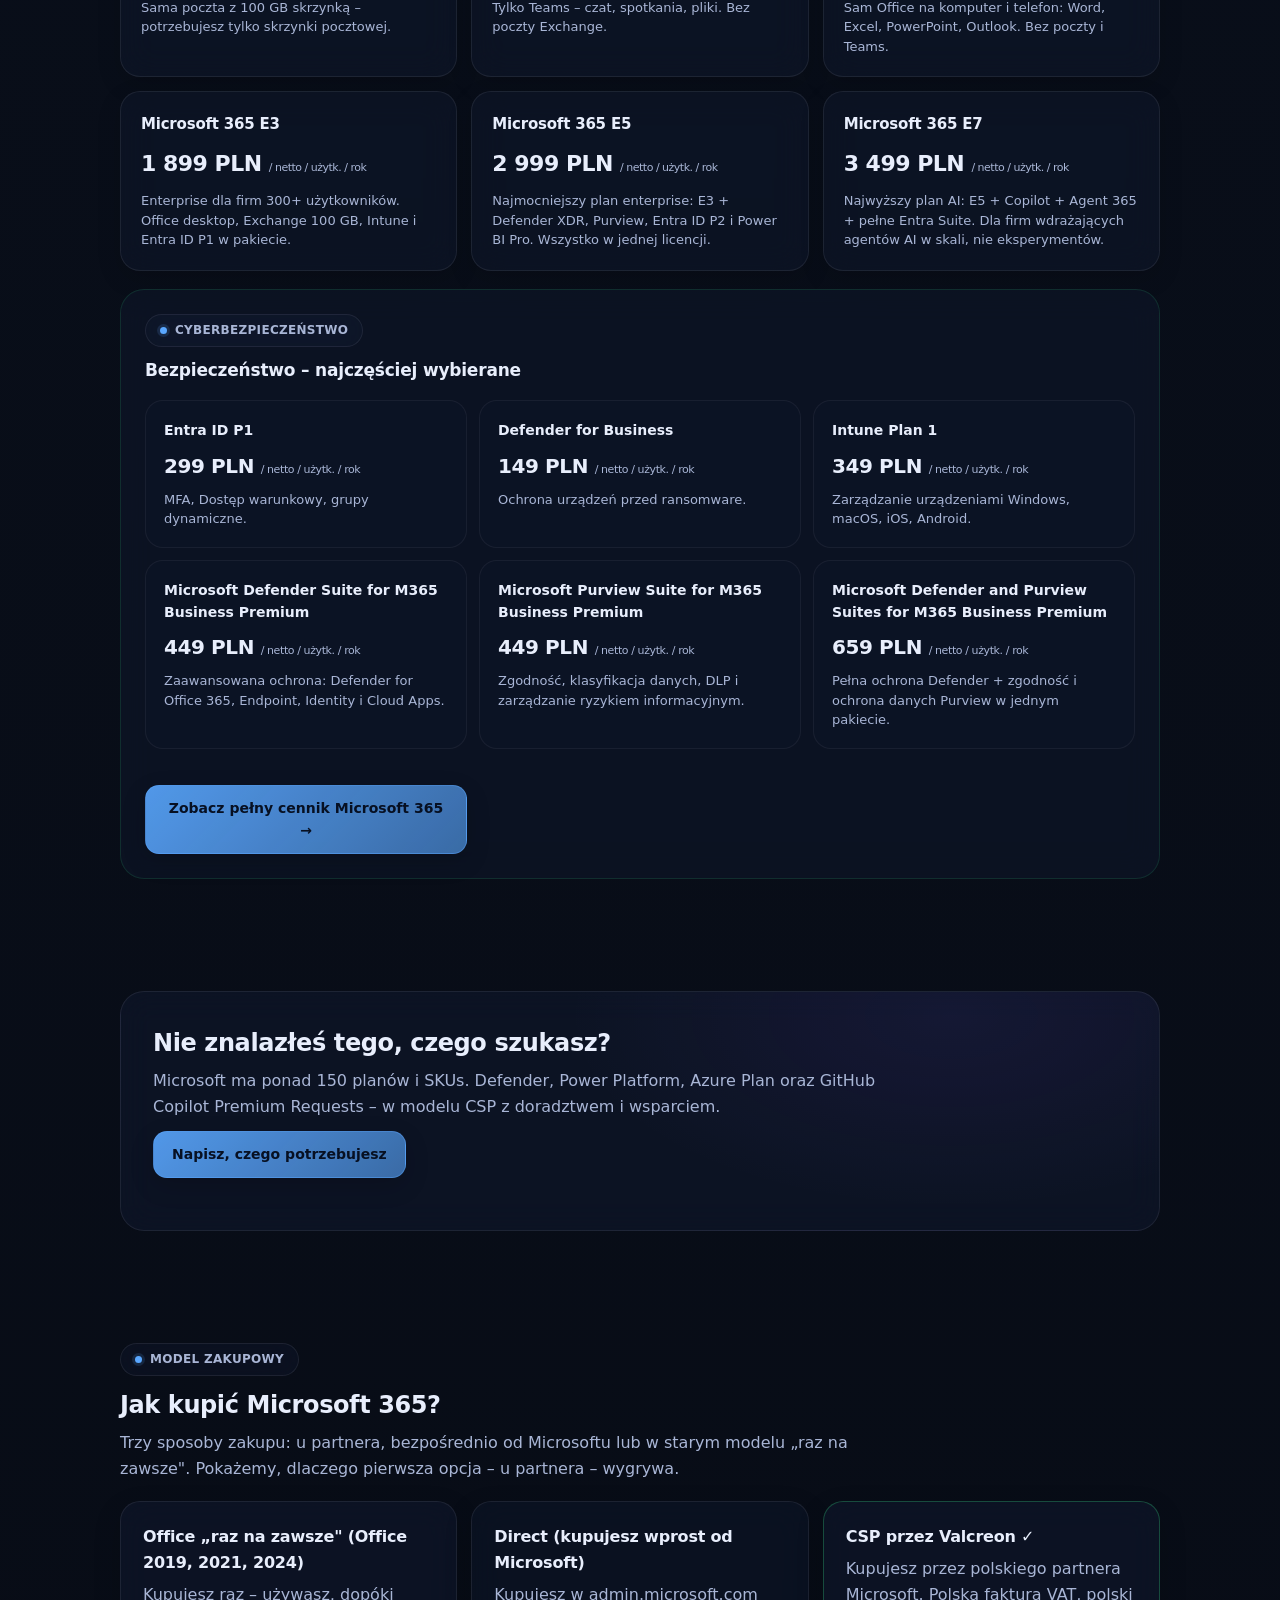
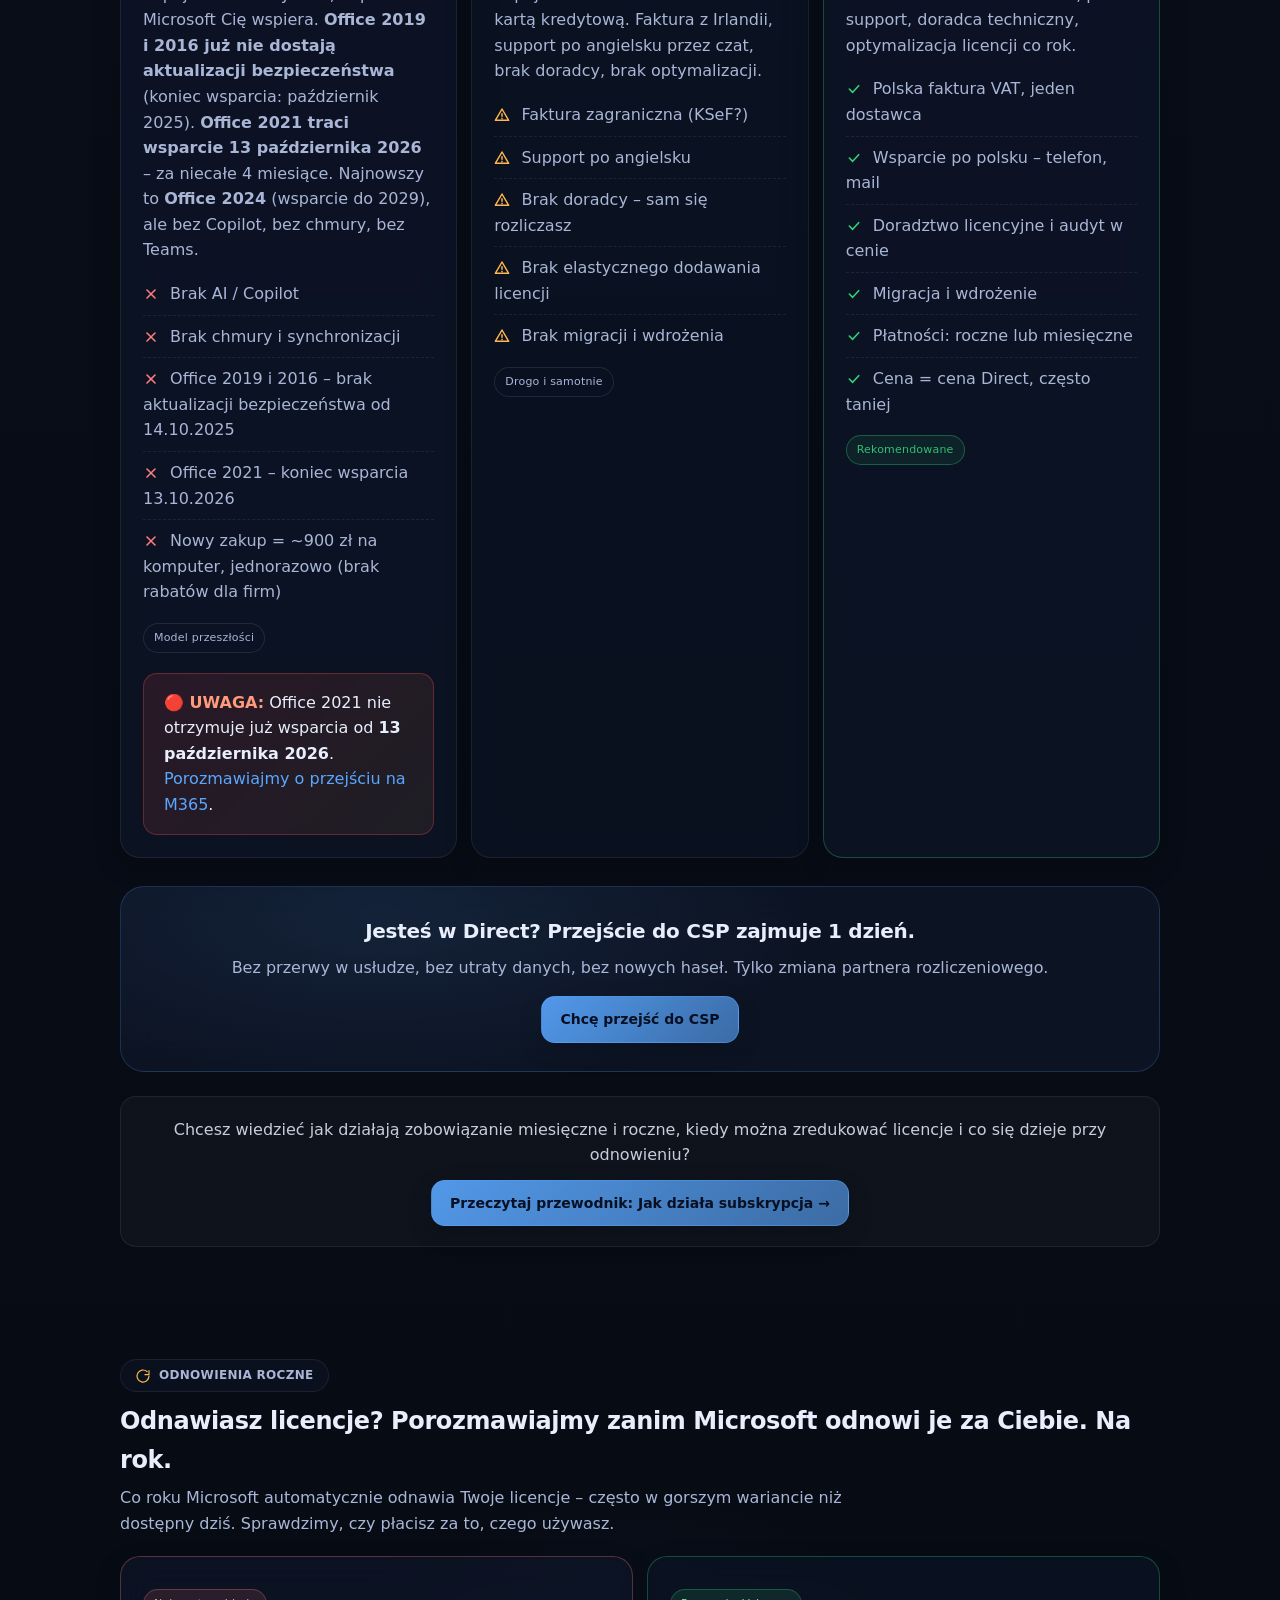
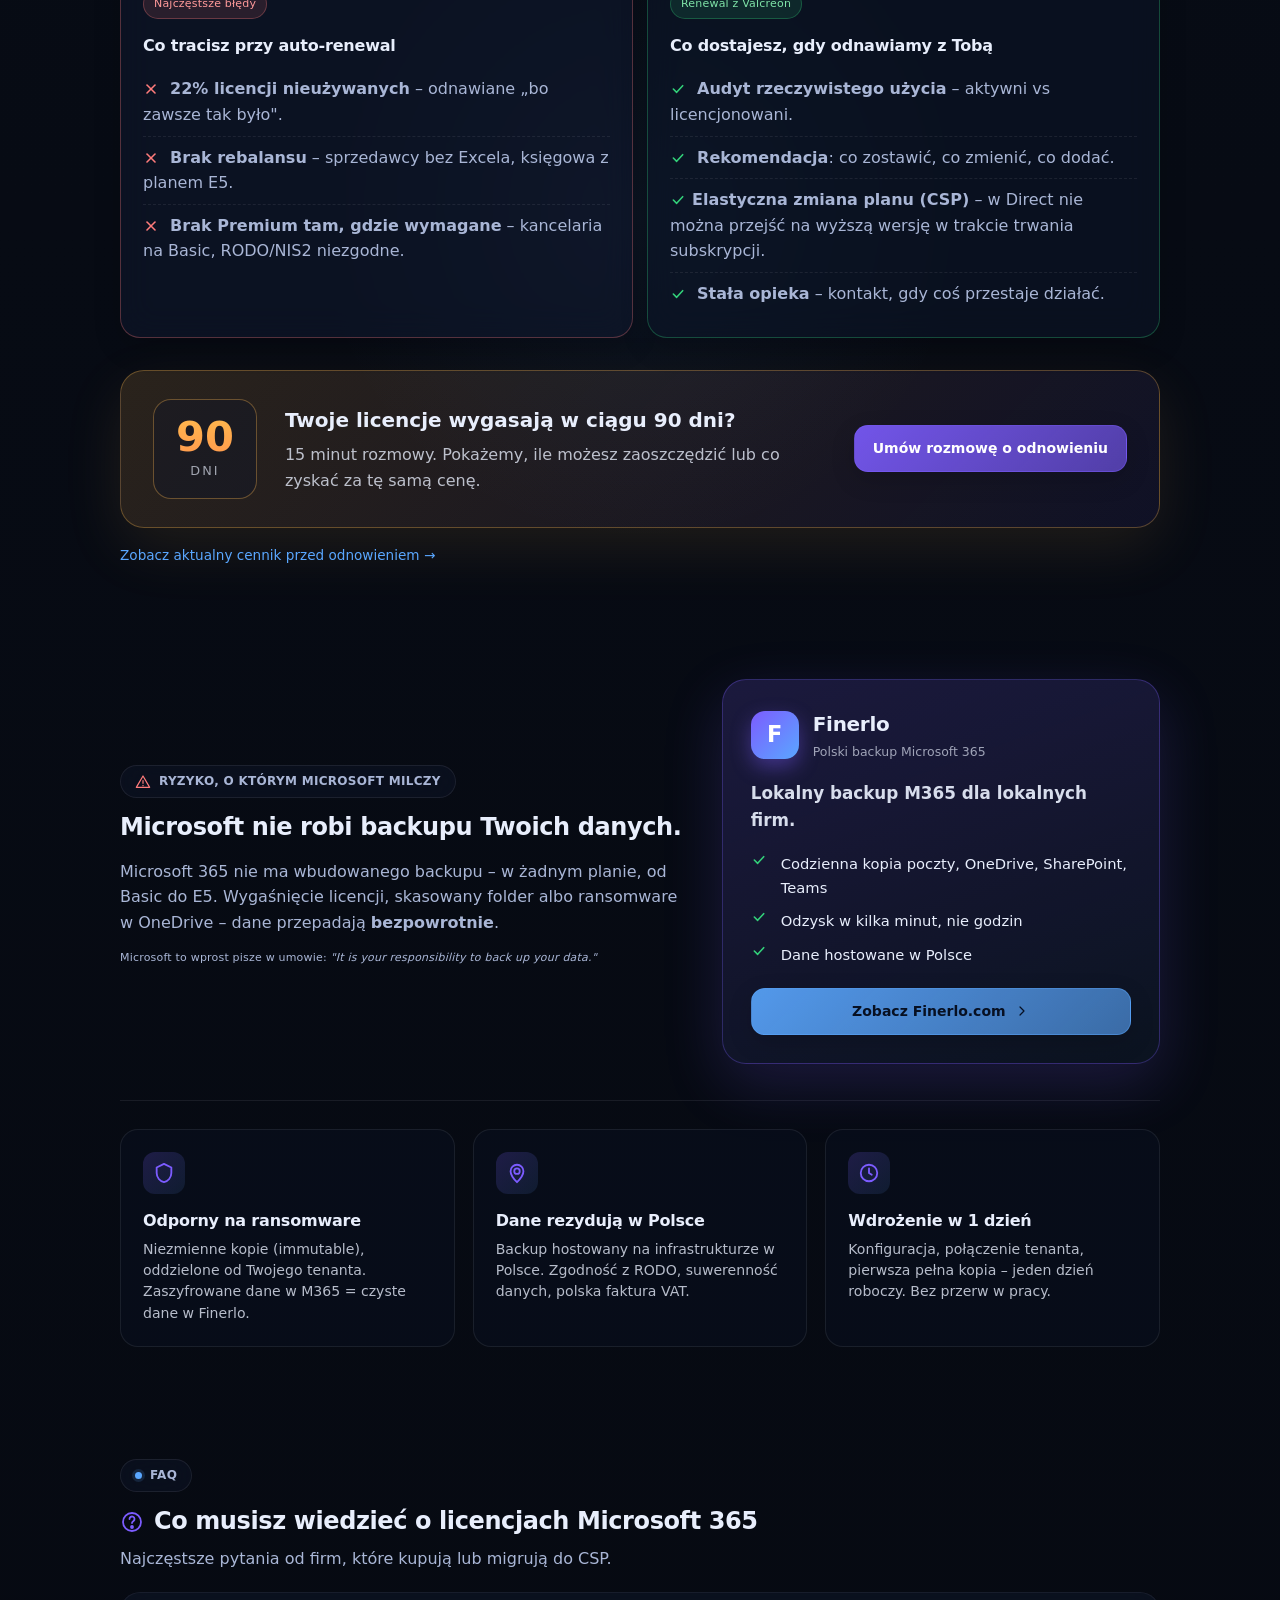
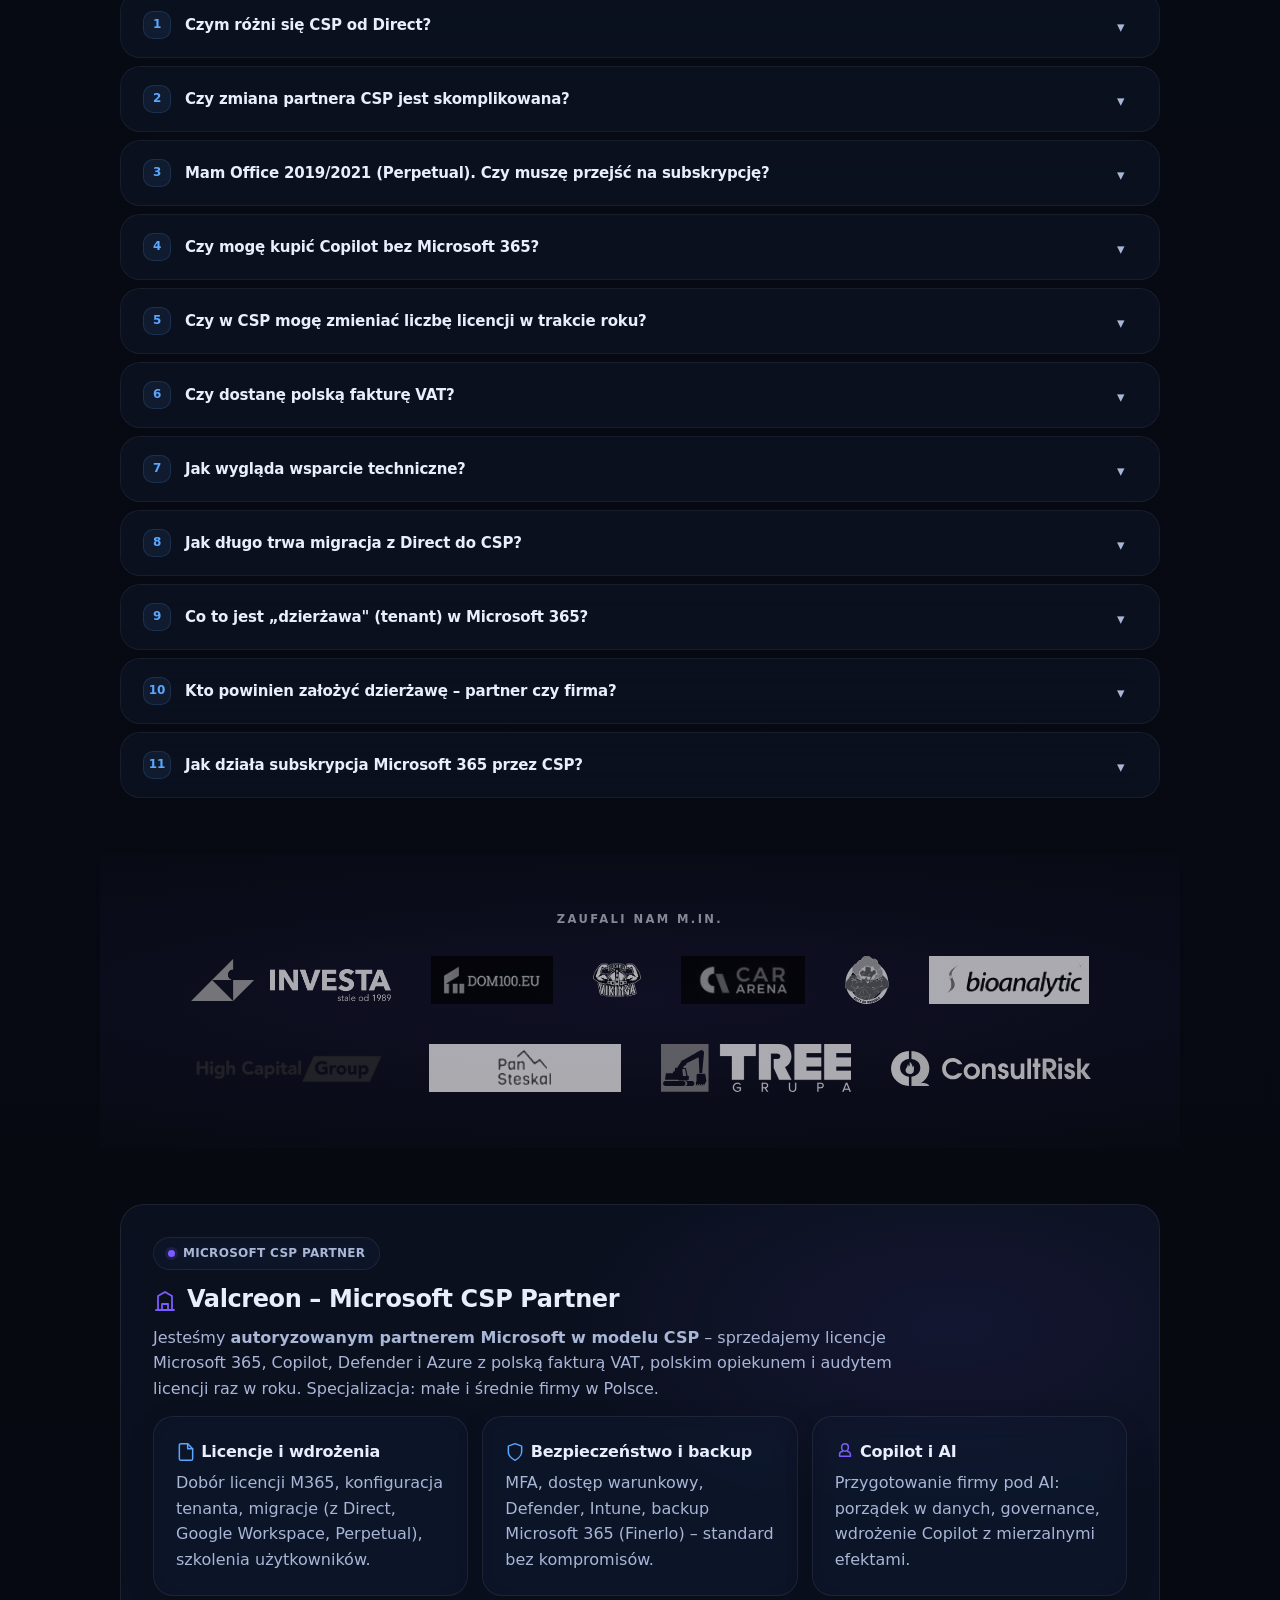
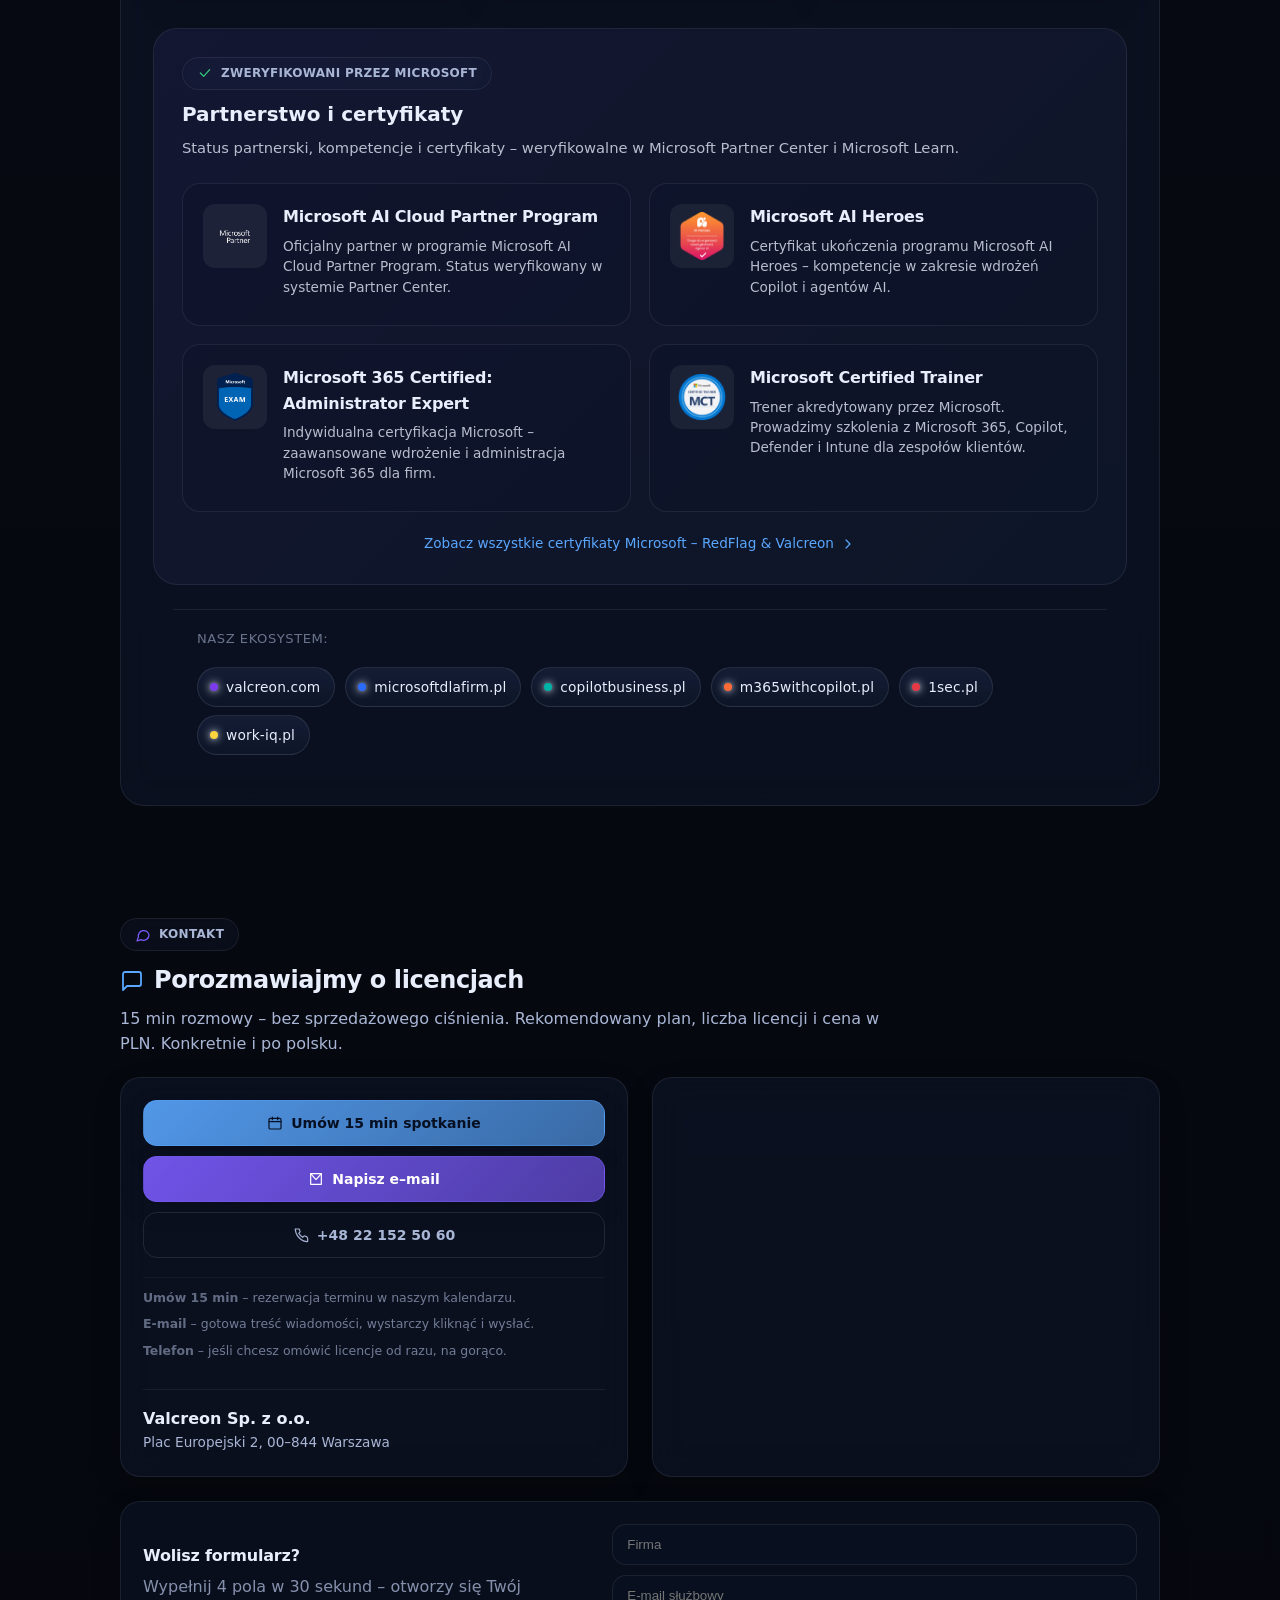
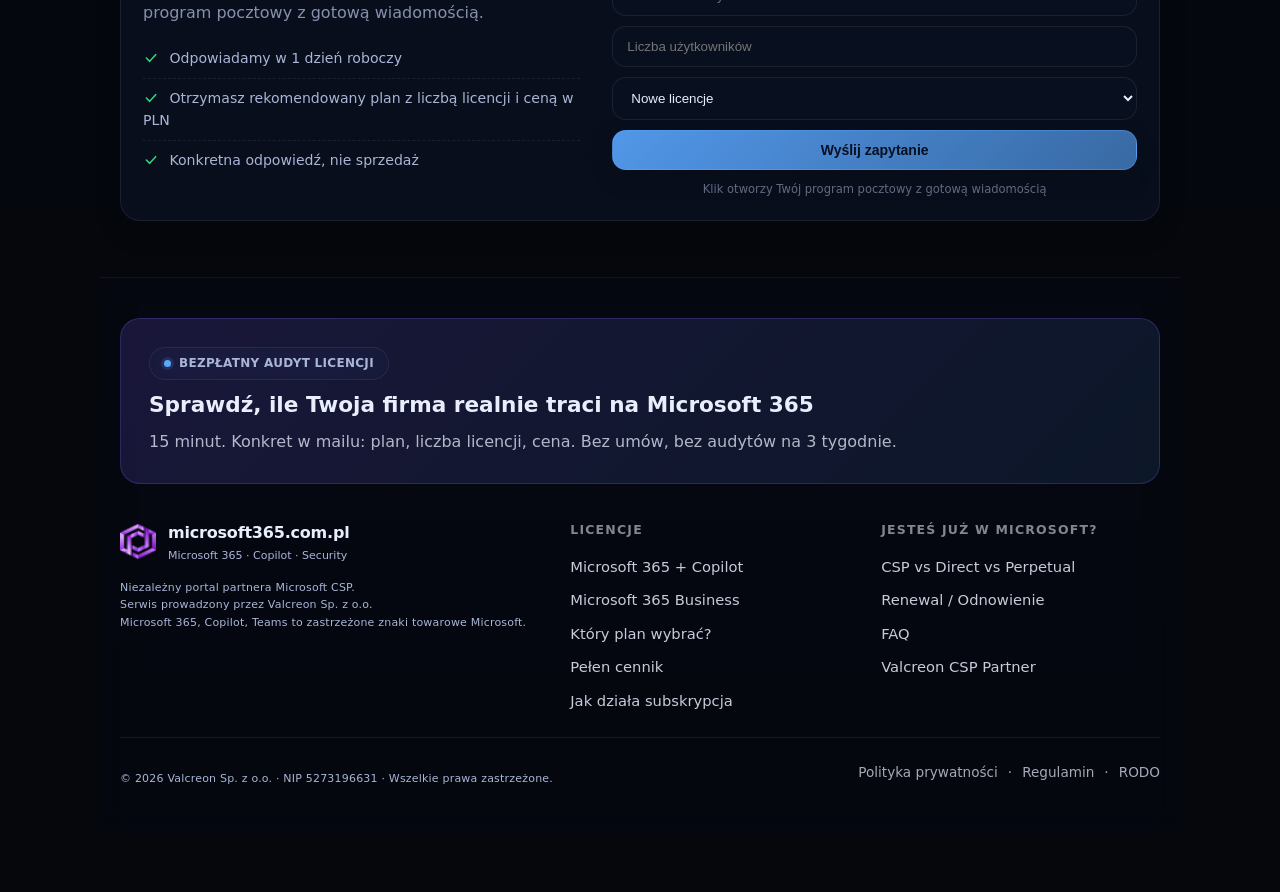
==== commit 6e7691e4: "Update print statement from 'Hello' to 'Goodbye'" ====
--- a/index.html
+++ b/index.html
@@ -60,6 +60,7 @@
       <a href="#business" onclick="document.getElementById('drawer').style.display='none'">Microsoft 365 Business</a>
       <a href="cennik.html" onclick="document.getElementById('drawer').style.display='none'">Pełen cennik</a>
       <a href="#csp" onclick="document.getElementById('drawer').style.display='none'">Jak kupić</a>
+      <a href="subskrypcja.html" onclick="document.getElementById('drawer').style.display='none'">Jak działa subskrypcja</a>
       <a href="#kontakt" onclick="document.getElementById('drawer').style.display='none'">Kontakt</a>
     </nav>
     <div class="drawerActions">
@@ -708,6 +709,10 @@
       <p>Bez przerwy w usłudze, bez utraty danych, bez nowych haseł. Tylko zmiana partnera rozliczeniowego.</p>
       <a href="#kontakt" class="btn primary">Chcę przejść do CSP</a>
     </div>
+      <div style="margin-top:24px;padding:20px 22px;border:1px solid var(--line);border-radius:16px;background:rgba(232,238,252,.03);text-align:center;">
+      <p style="margin:0 0 12px;opacity:.85;">Chcesz wiedzieć jak działają zobowiązanie miesięczne i roczne, kiedy można zredukować licencje i co się dzieje przy odnowieniu?</p>
+      <a href="subskrypcja.html" class="btn primary">Przeczytaj przewodnik: Jak działa subskrypcja →</a>
+      </div>
   </div>
 </section>
 
@@ -931,6 +936,16 @@
     Praktyka: pierwszą rejestrację robi partner. Tworzy i przekazuje dostęp do dzierżawy dla Klienta. <strong> Dostęp delegowany dla partnera nie jest niezbędny do przypisywania licencji.</strong>
     </div>
 </details>
+
+<details class="faq-item">
+<summary><span class="faq-num">11</span> Jak działa subskrypcja Microsoft 365 przez CSP?<span class="faq-chevron">▾</span></summary>
+<div class="faq-answer">
+Subskrypcja Microsoft 365 przez CSP to model, w którym wybierasz okres zobowiązania (miesięczny lub roczny) i sposób płatności (z góry albo w ratach). Ceny bazowe są w EUR, faktura w PLN, a ochrona ceny działa tylko w wariancie rocznym.
+<br><br>
+<a href="subskrypcja.html">Zobacz pełny przewodnik po subskrypcji Microsoft 365 →</a>
+</div>
+</details>
+
     </div>
   </div>
 </section>
@@ -1280,6 +1295,7 @@
           <li><a href="#business">Microsoft 365 Business</a></li>
           <li><a href="#wybor">Który plan wybrać?</a></li>
           <li><a href="cennik.html">Pełen cennik</a></li>
+          <li><a href="subskrypcja.html">Jak działa subskrypcja</a></li>
         </ul>
       </div>
 
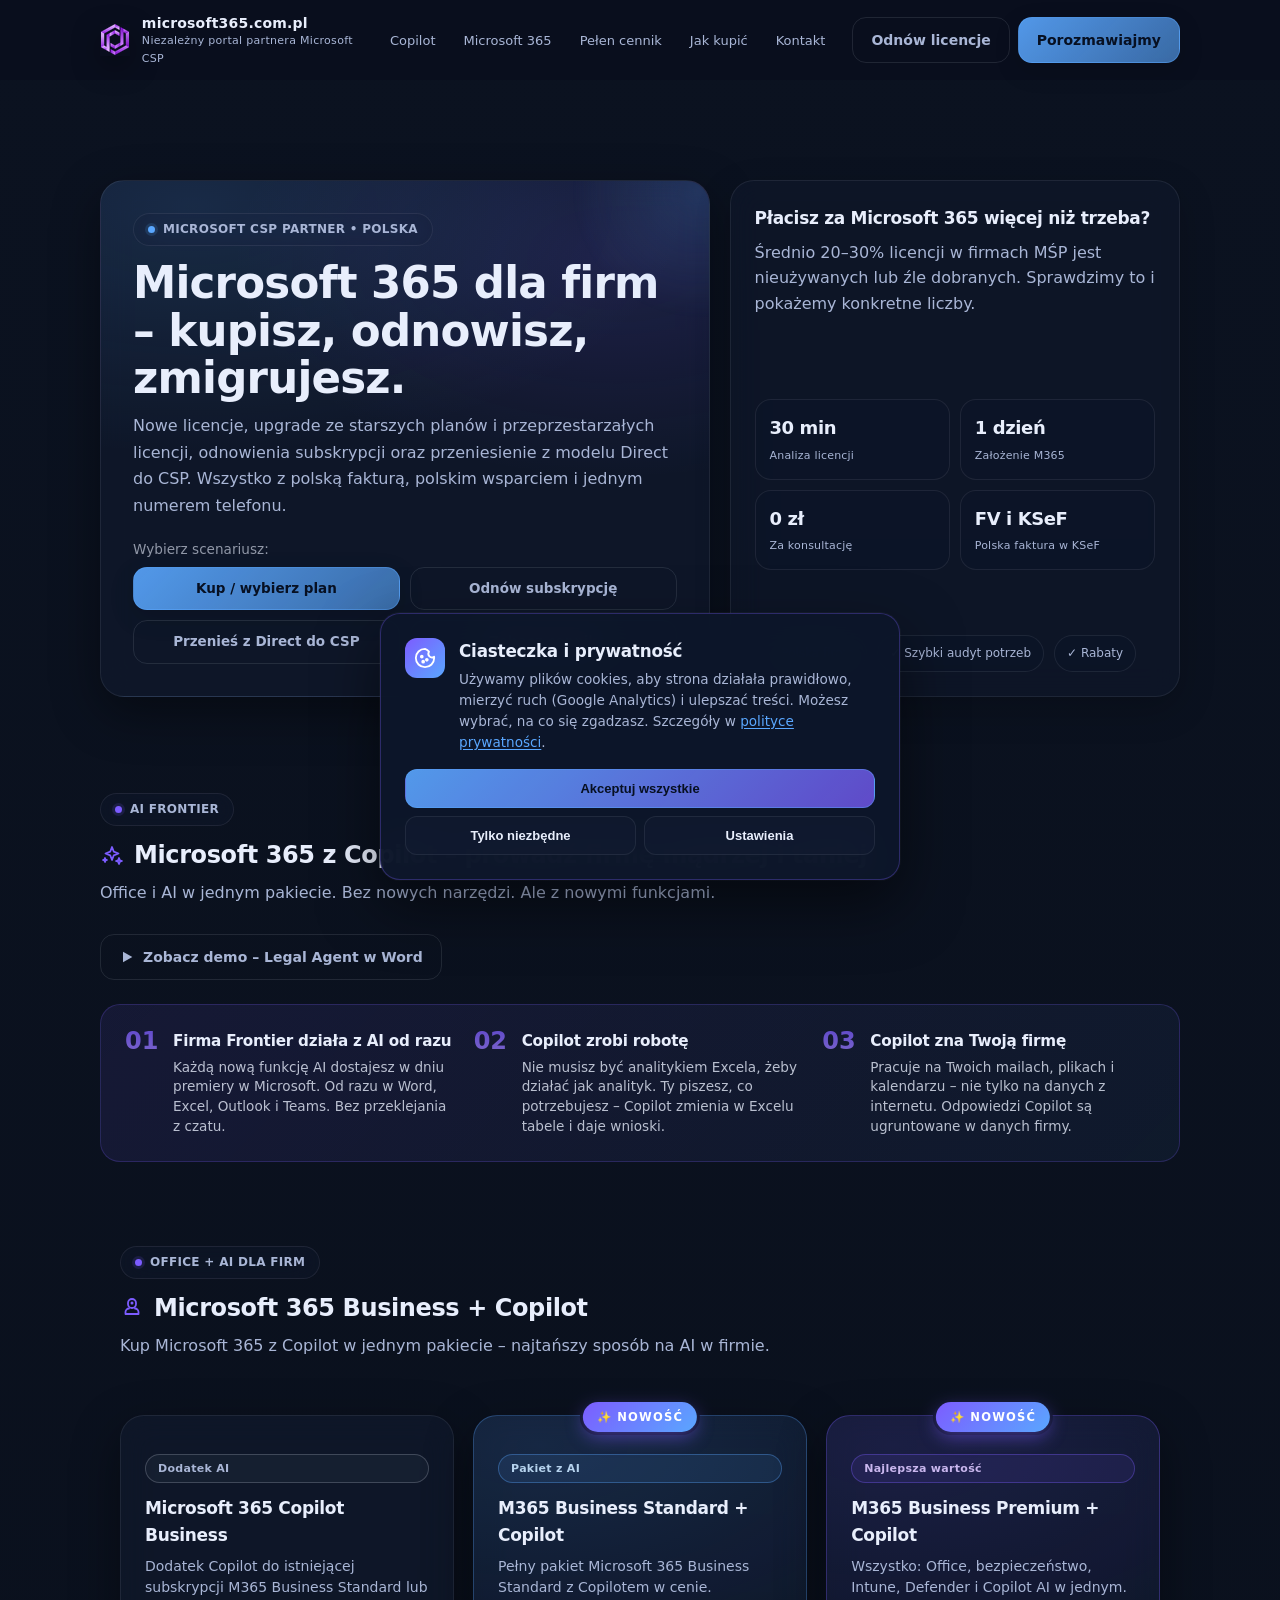
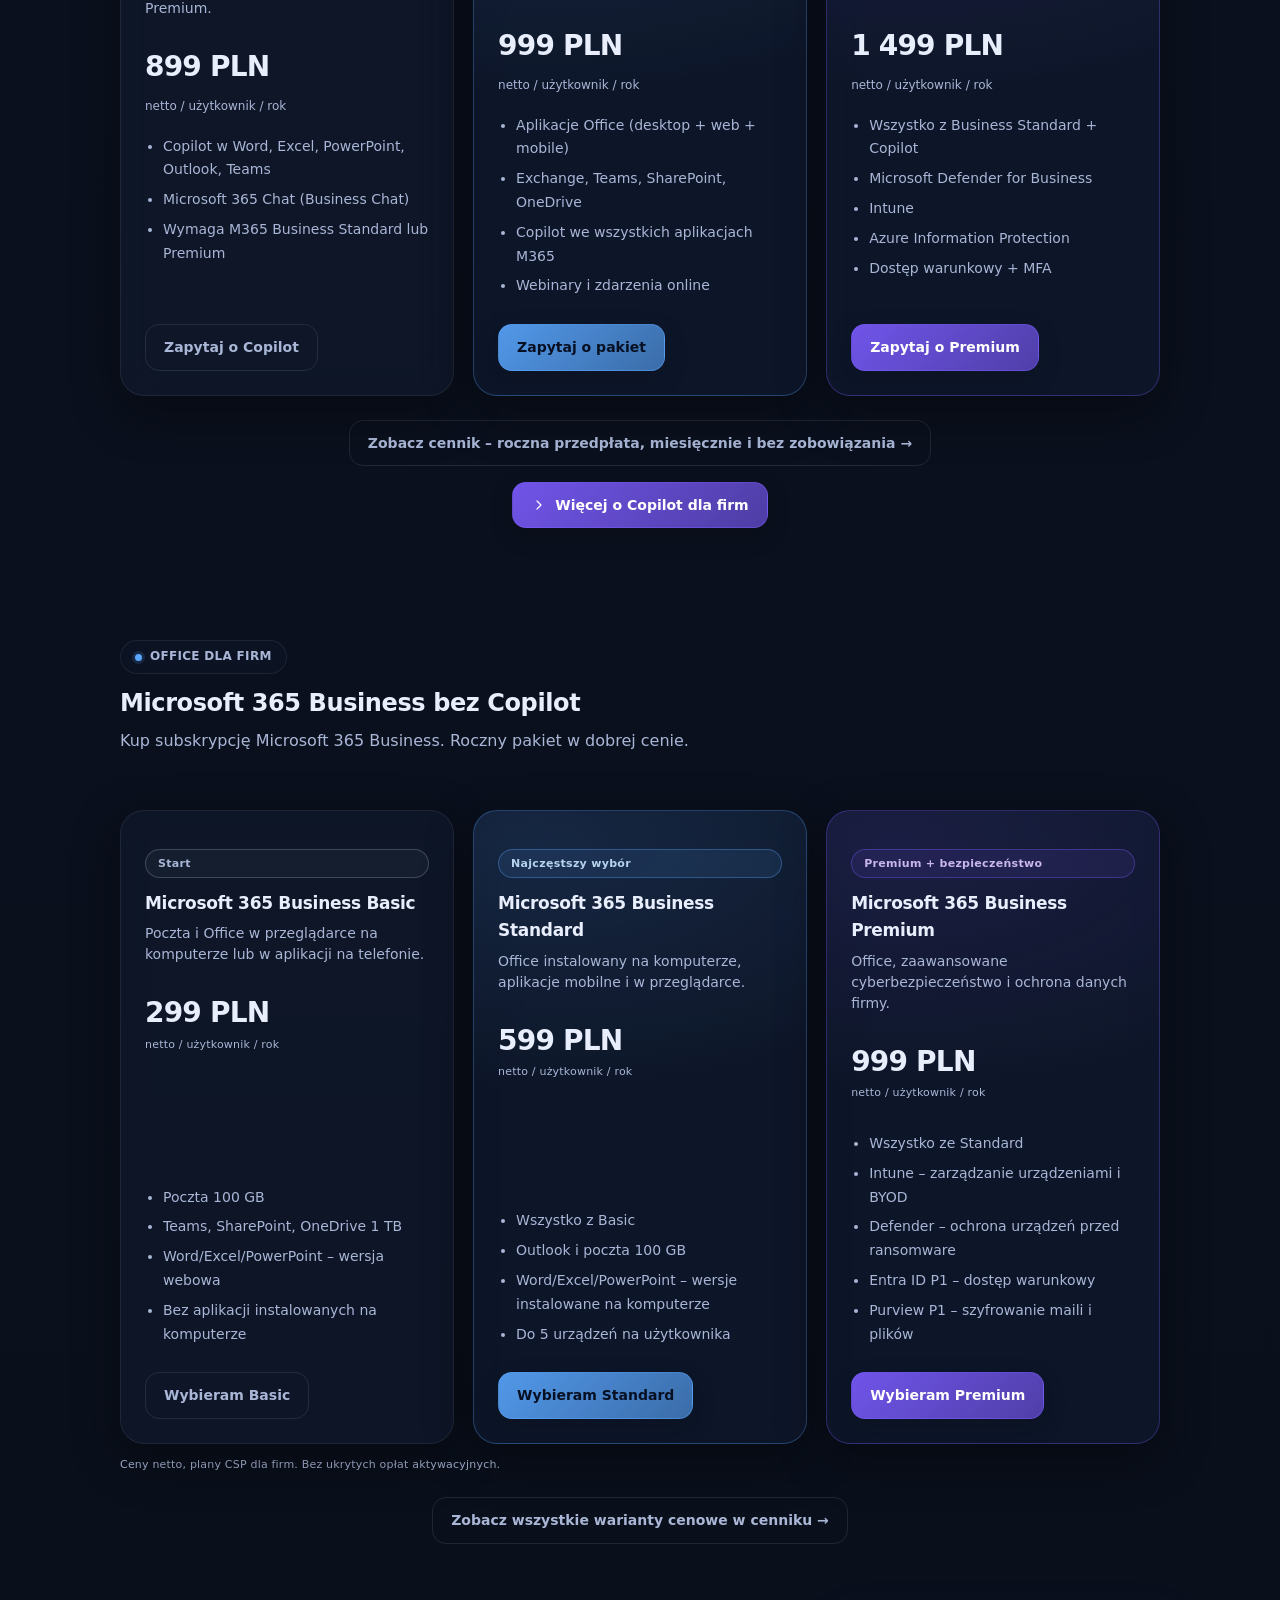
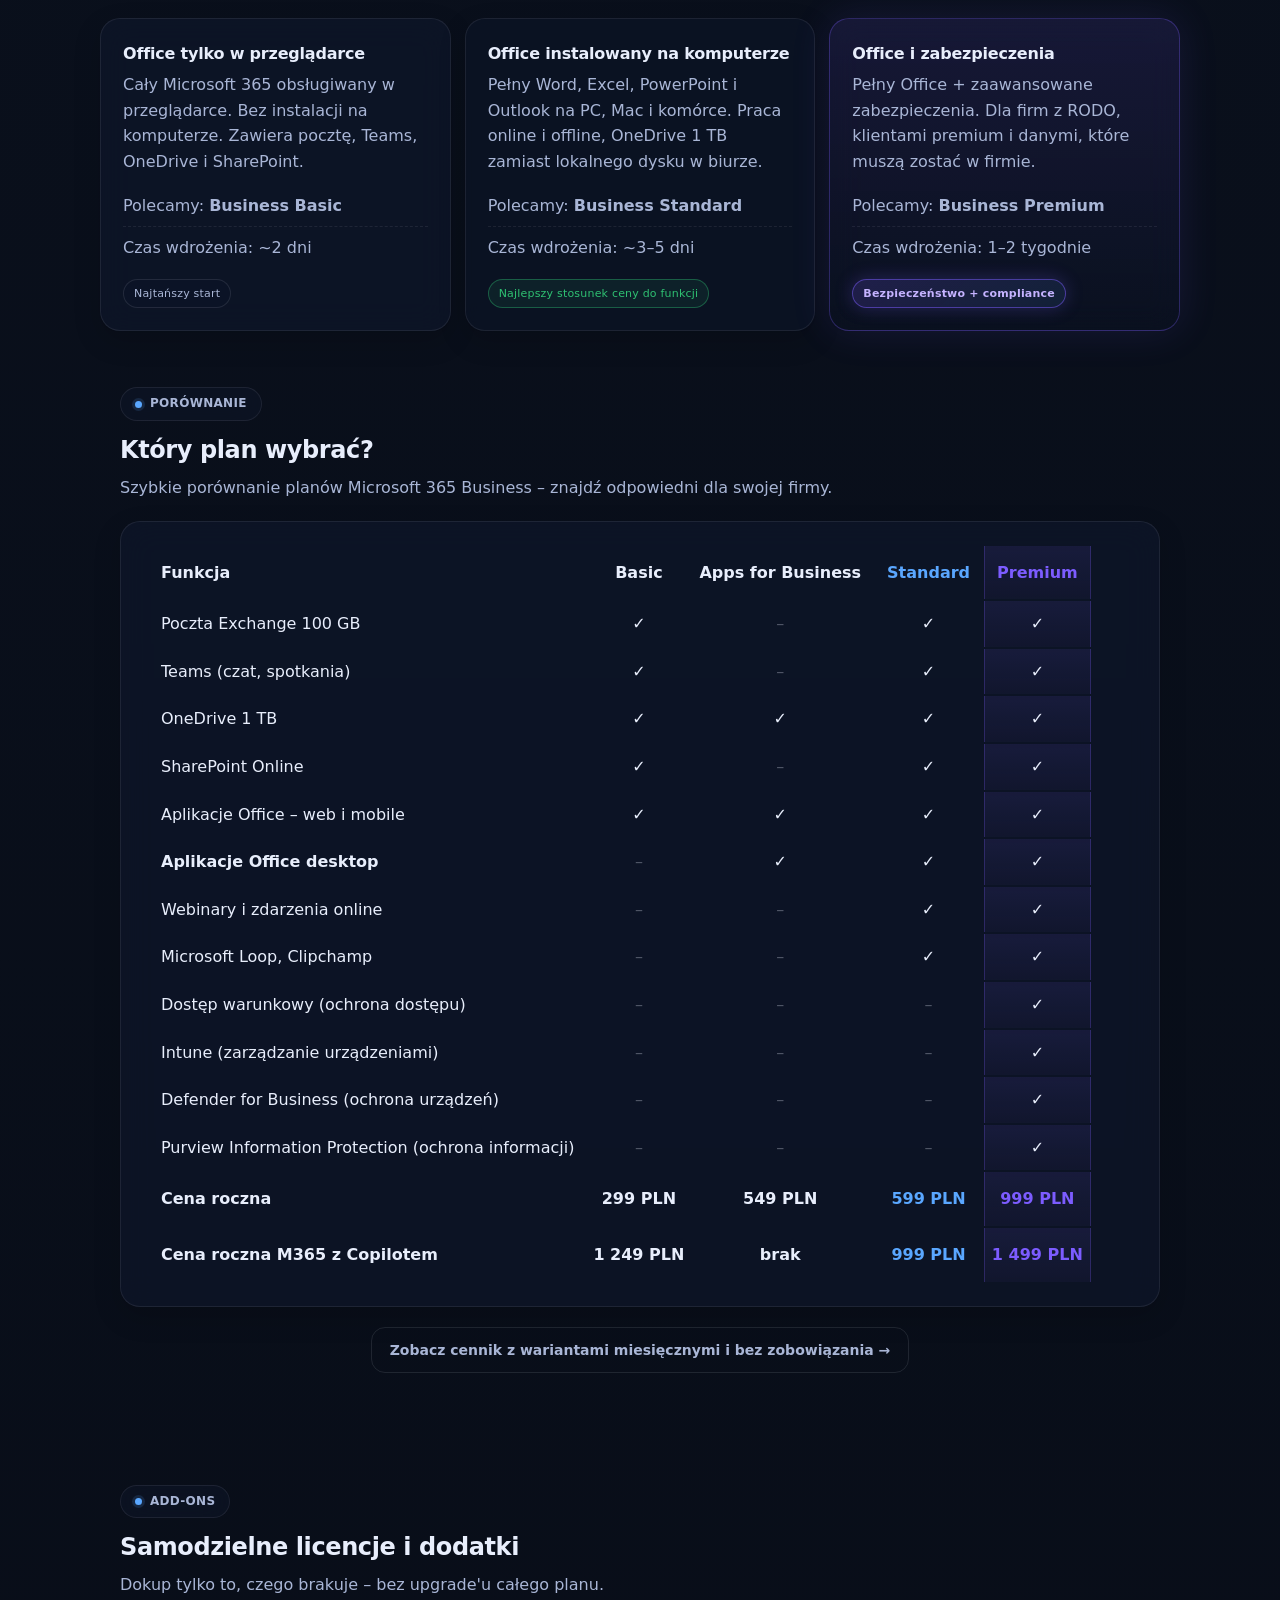
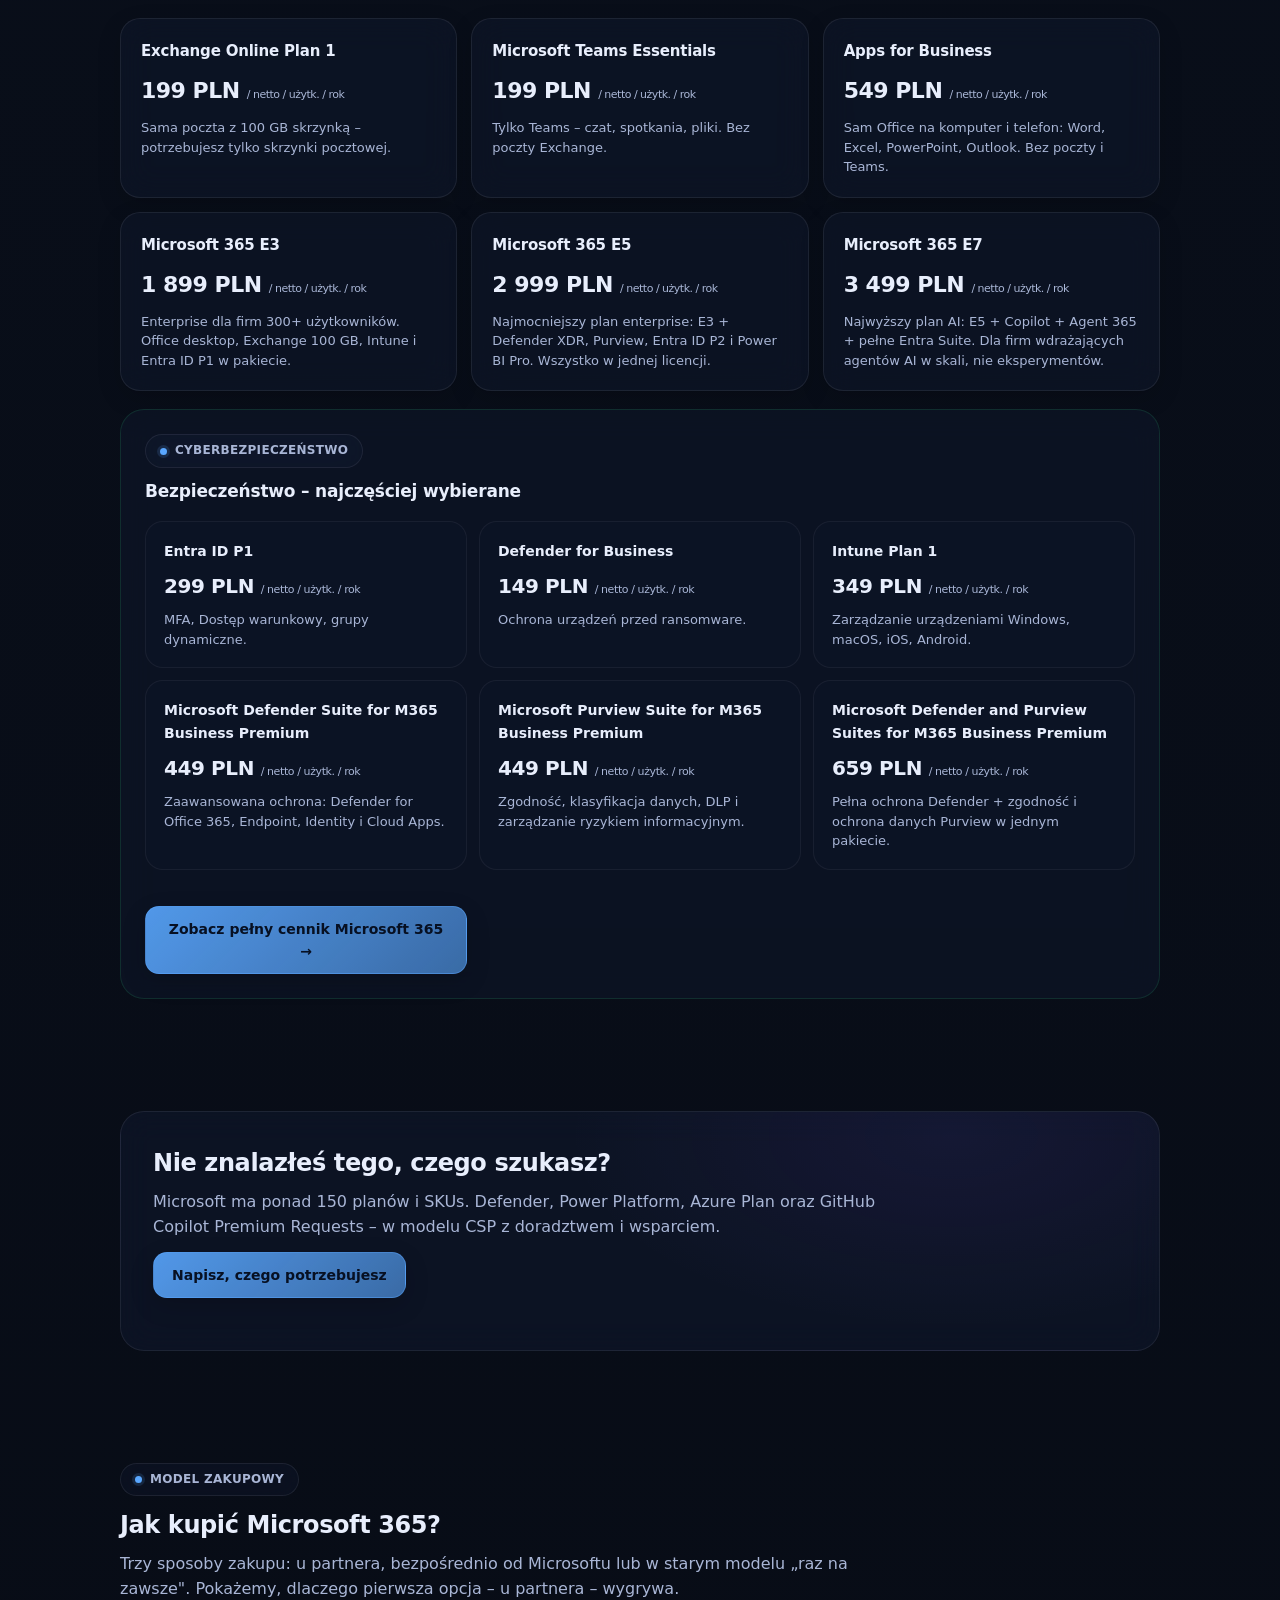
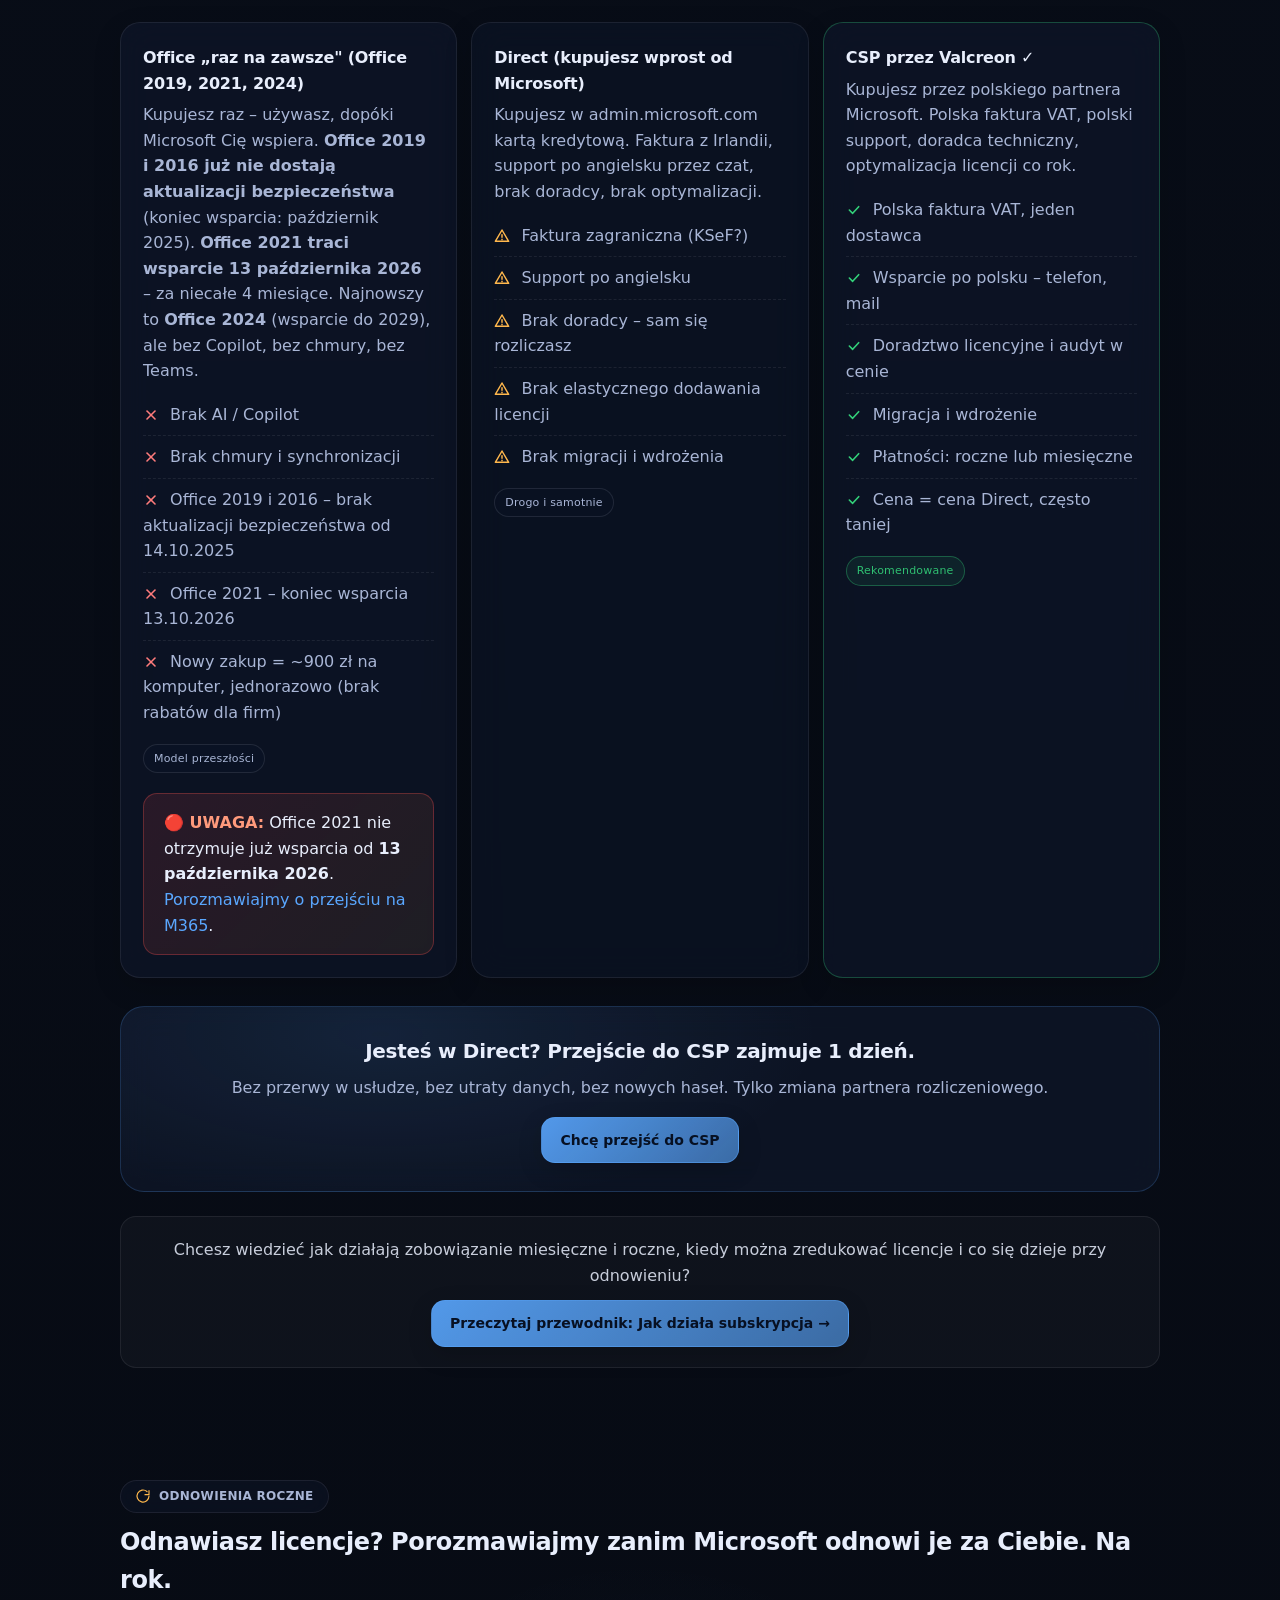
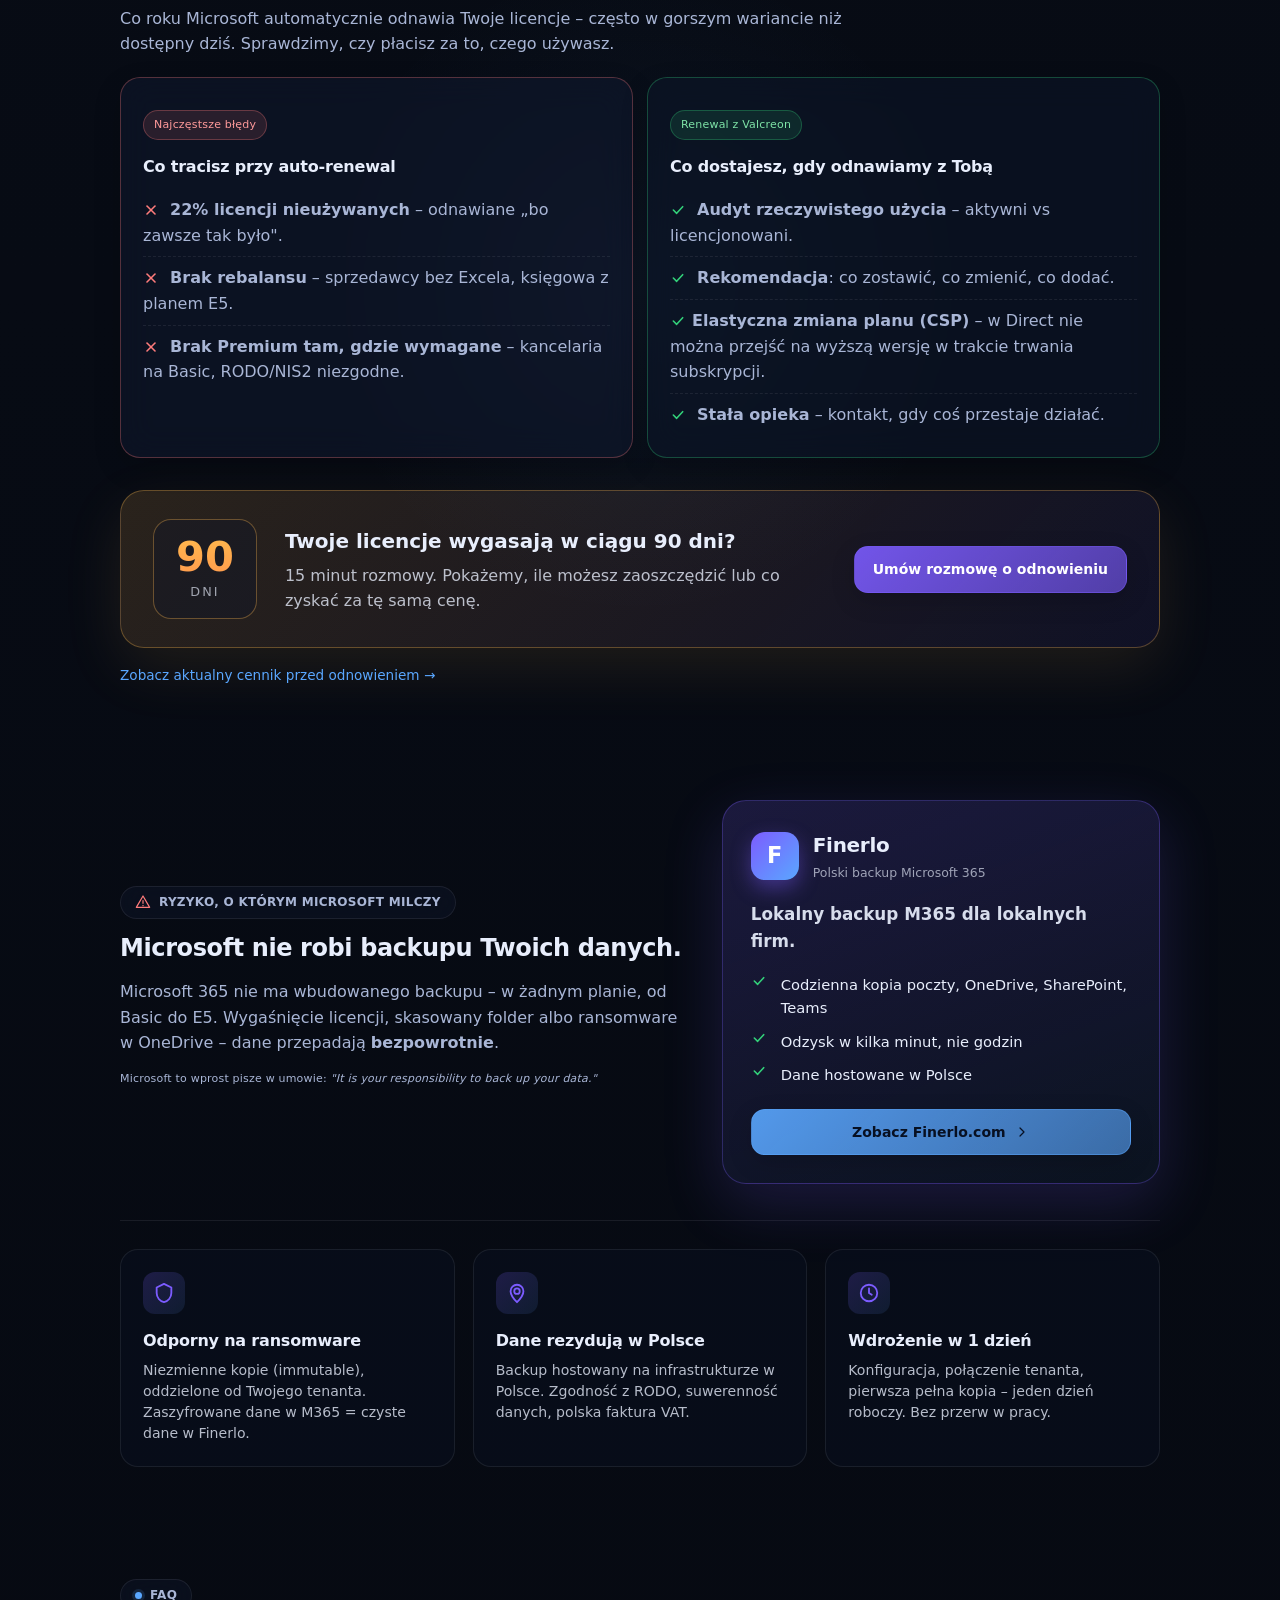
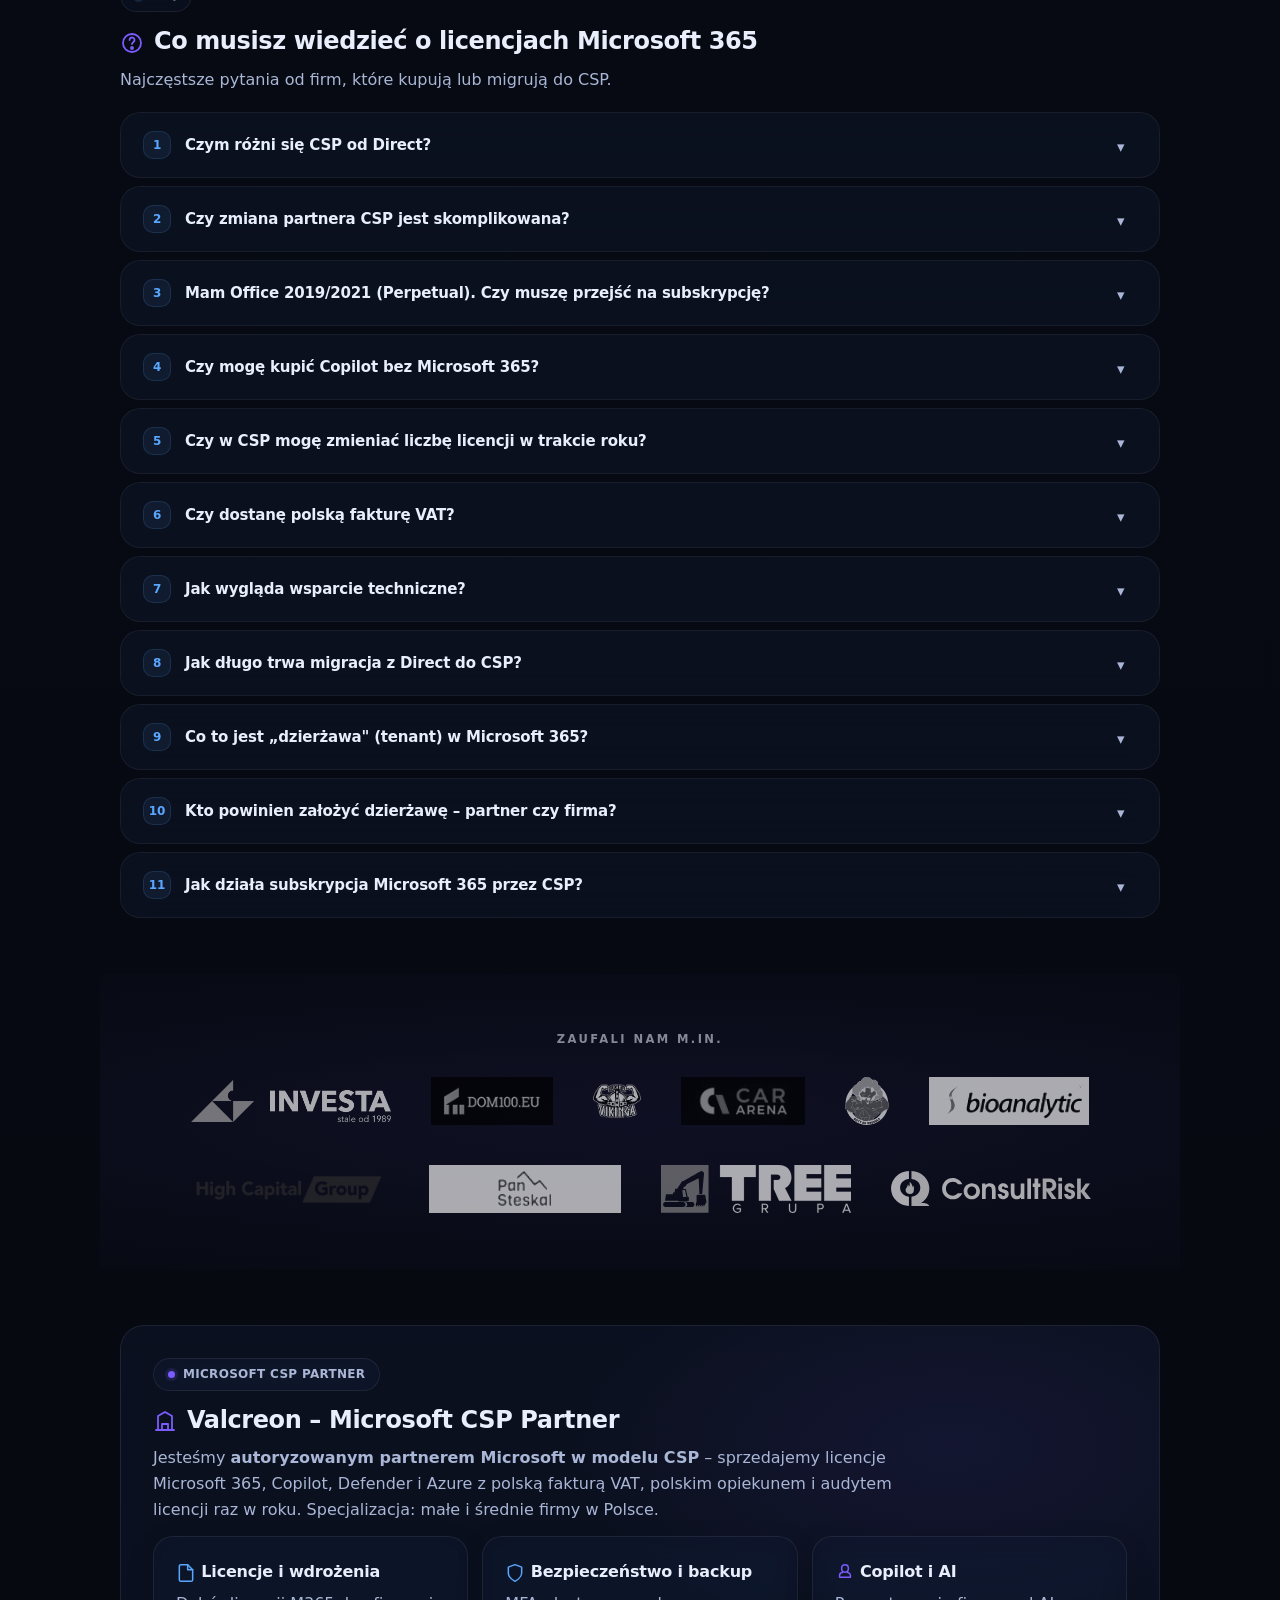
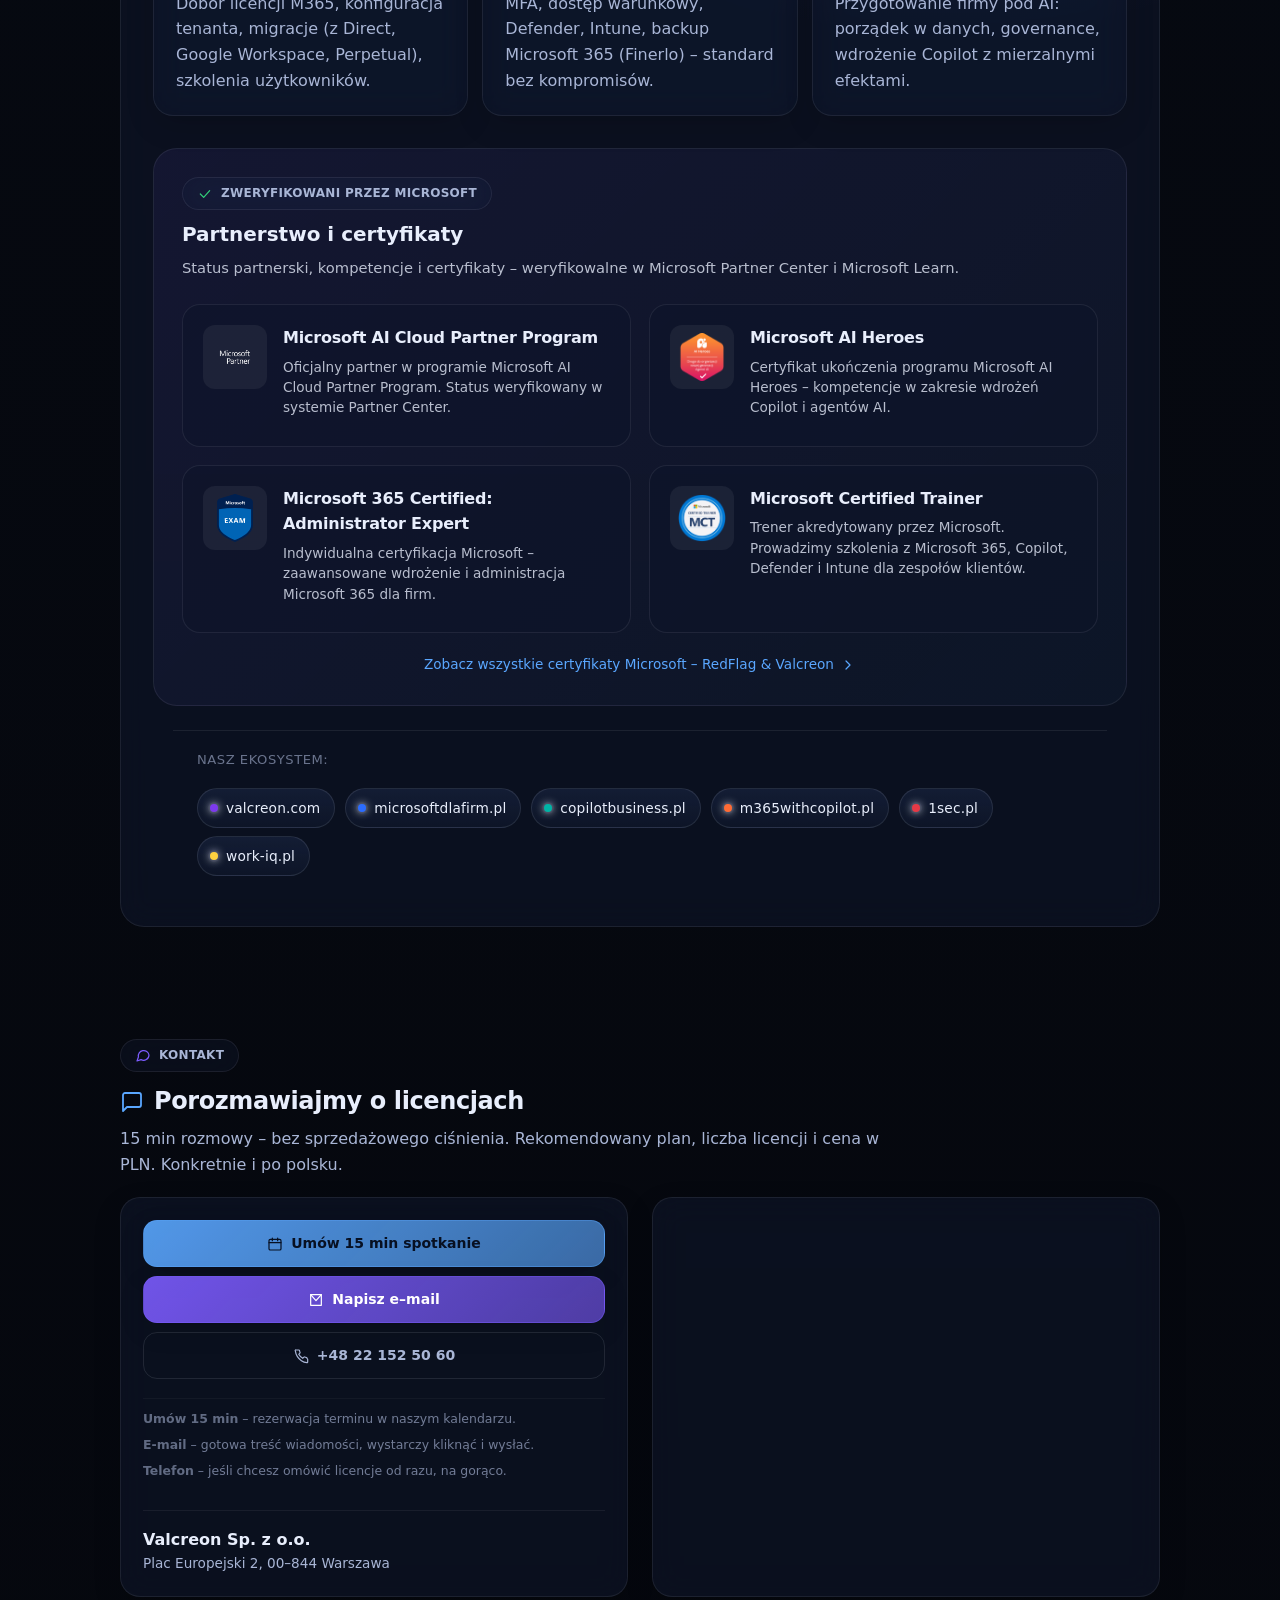
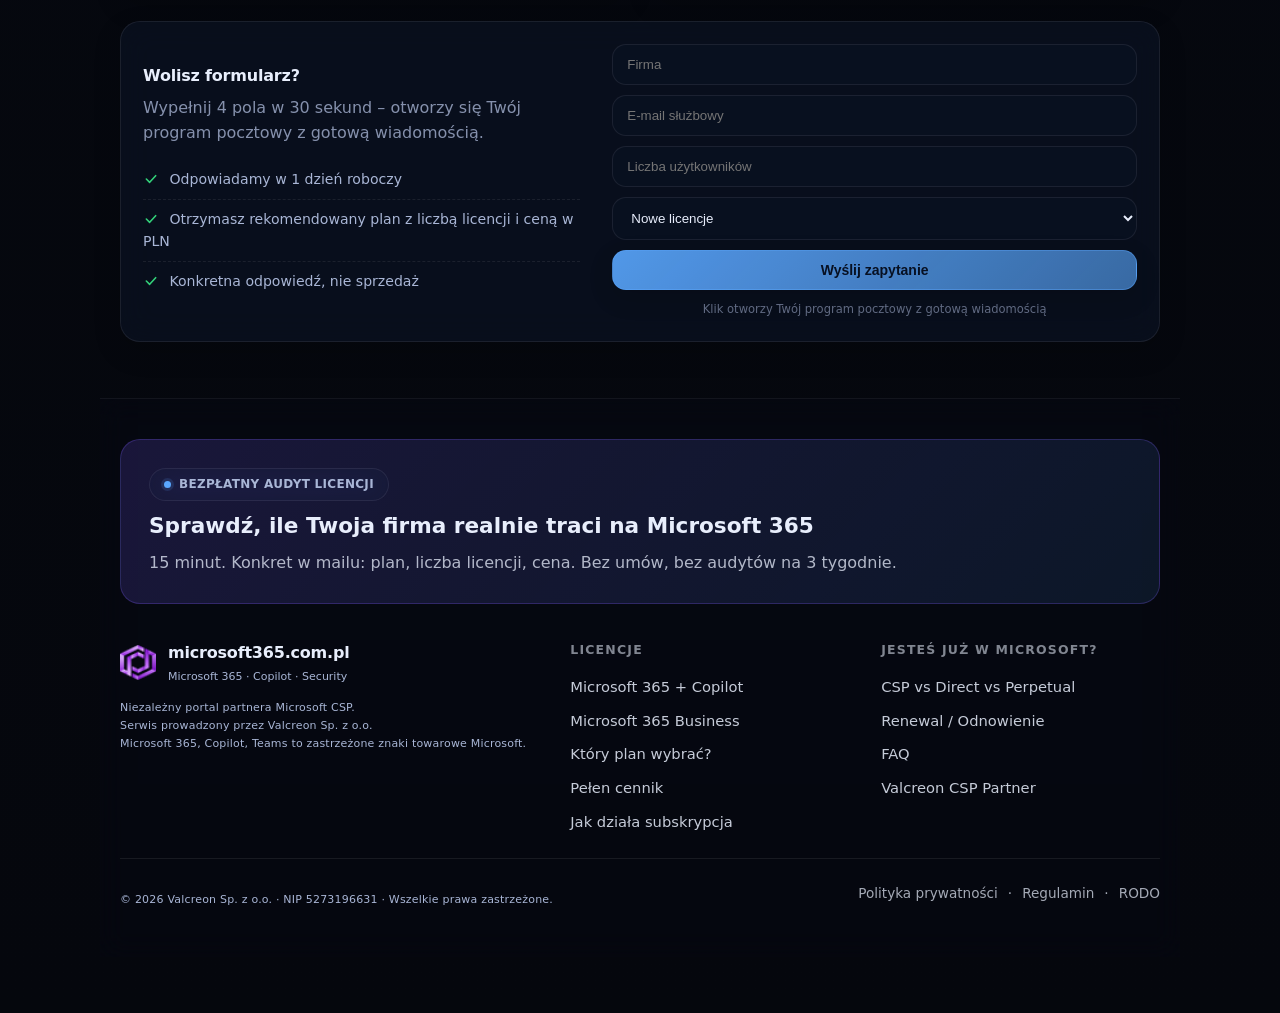
==== commit 62648bad: "Update index.html" ====
--- a/index.html
+++ b/index.html
@@ -400,8 +400,8 @@
         <p class="lead">Szybkie porównanie planów Microsoft 365 Business – znajdź odpowiedni dla swojej firmy.</p>
       </div>
     </div>
-    <div class="card" style="overflow-x:auto; padding:0;">
-      <table style="width:100%; border-collapse:collapse; font-size:0.85rem;">
+    <div class="card comparisonCard">
+<table class="comparisonTable">
         <thead>
           <tr style="border-bottom:1px solid rgba(232,238,252,.10);">
             <th style="text-align:left; padding:14px 16px;">Funkcja</th>
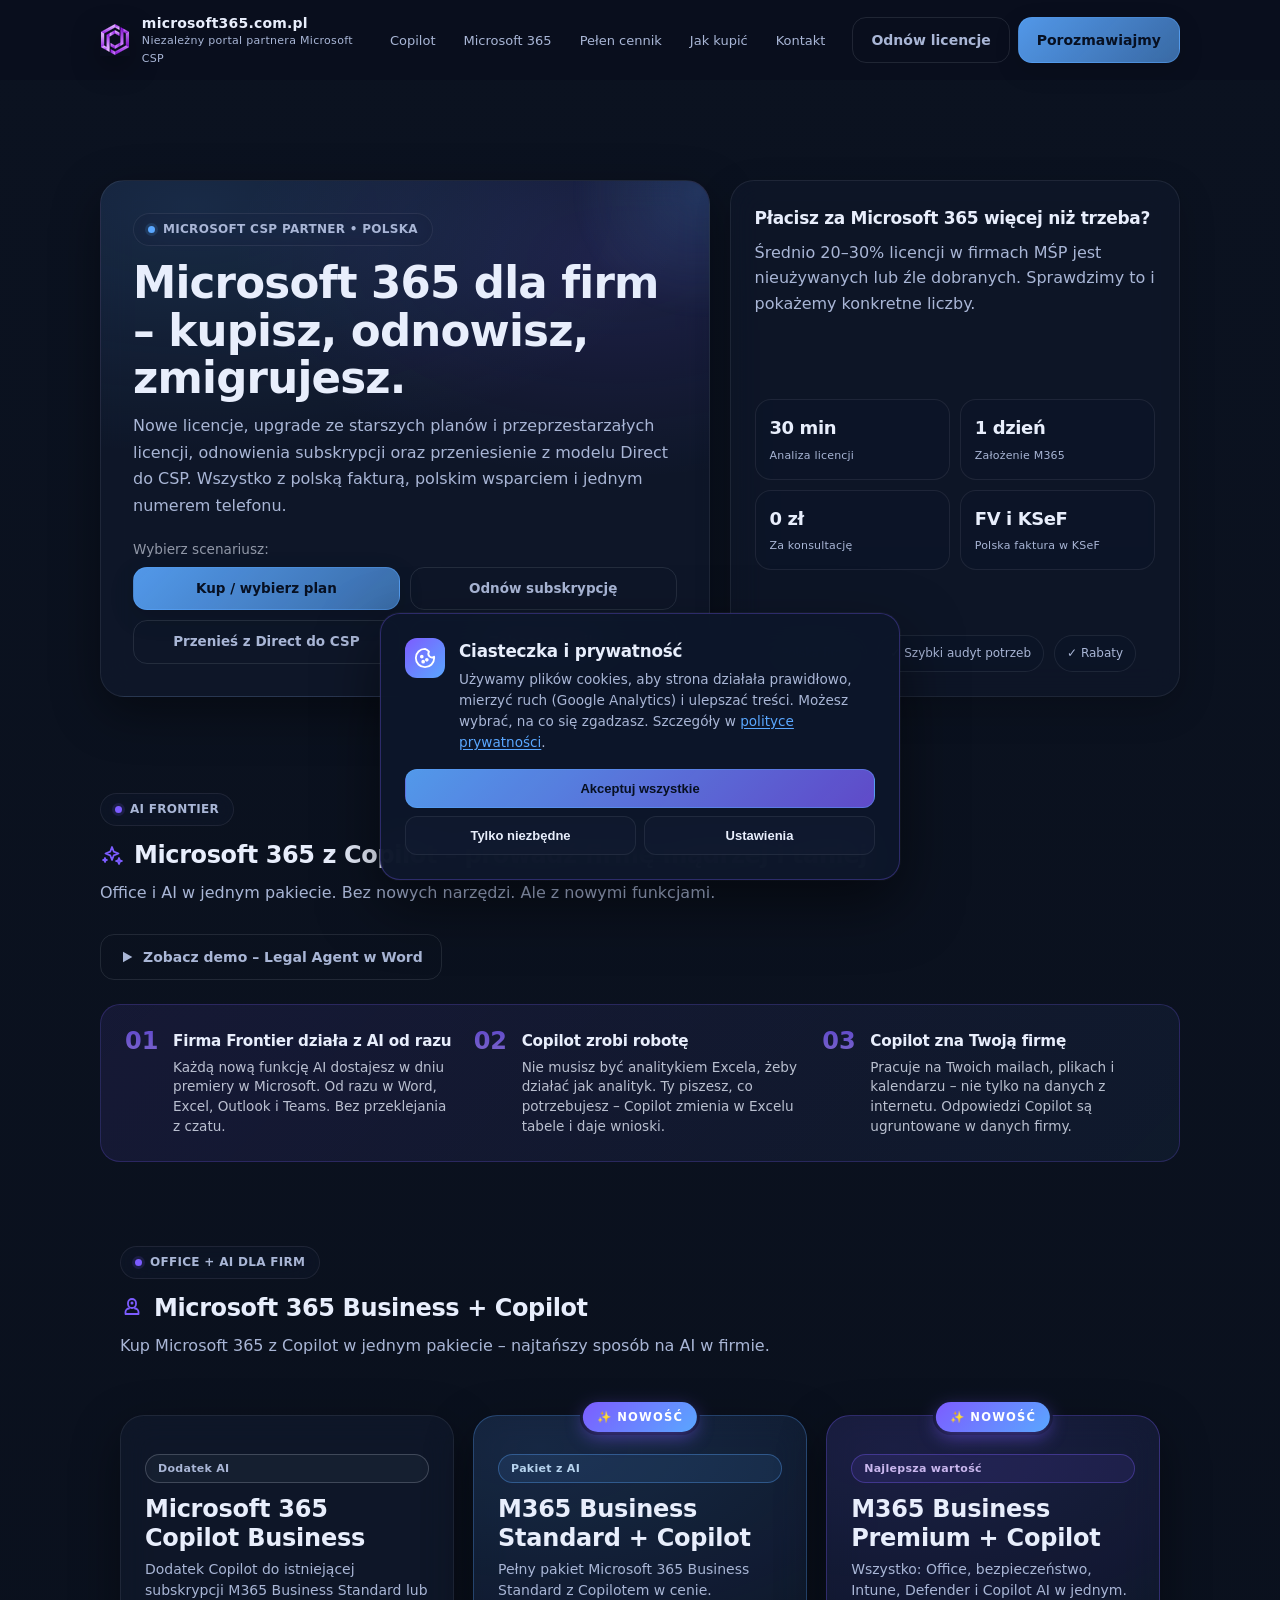
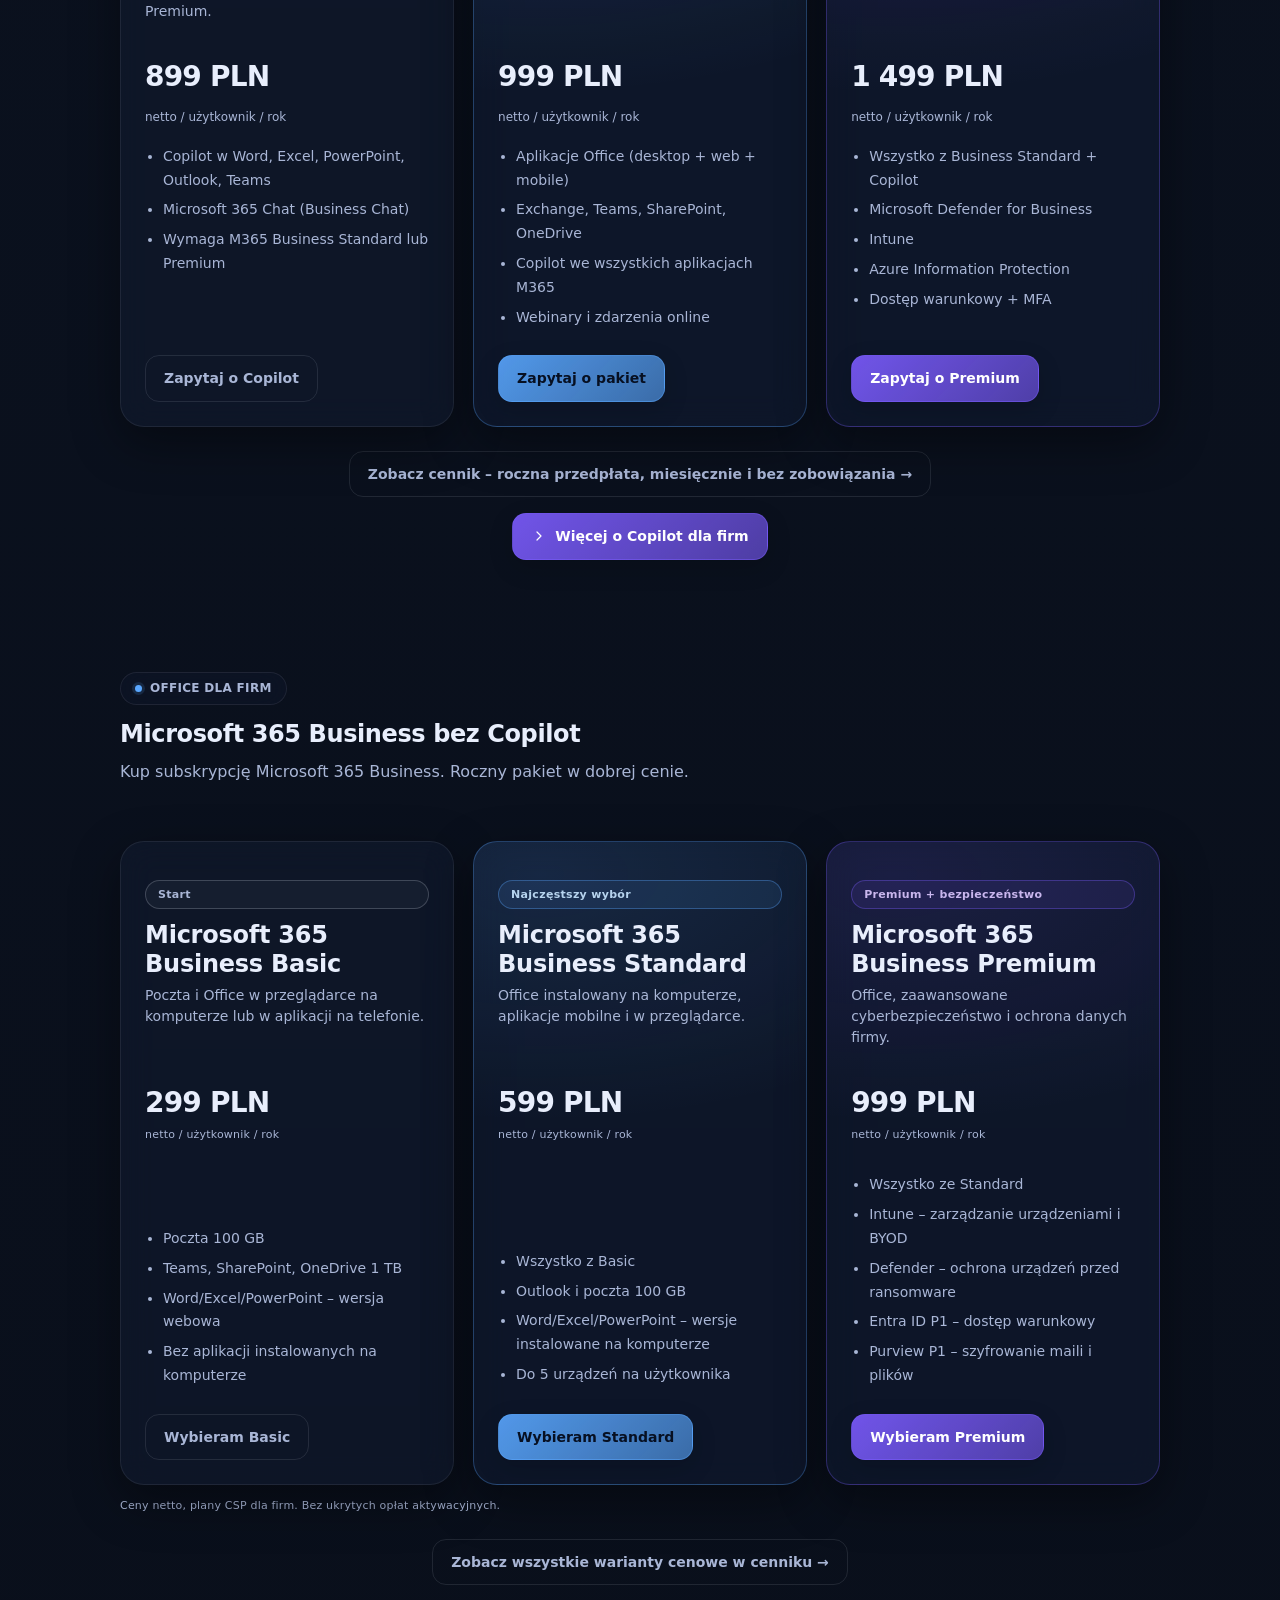
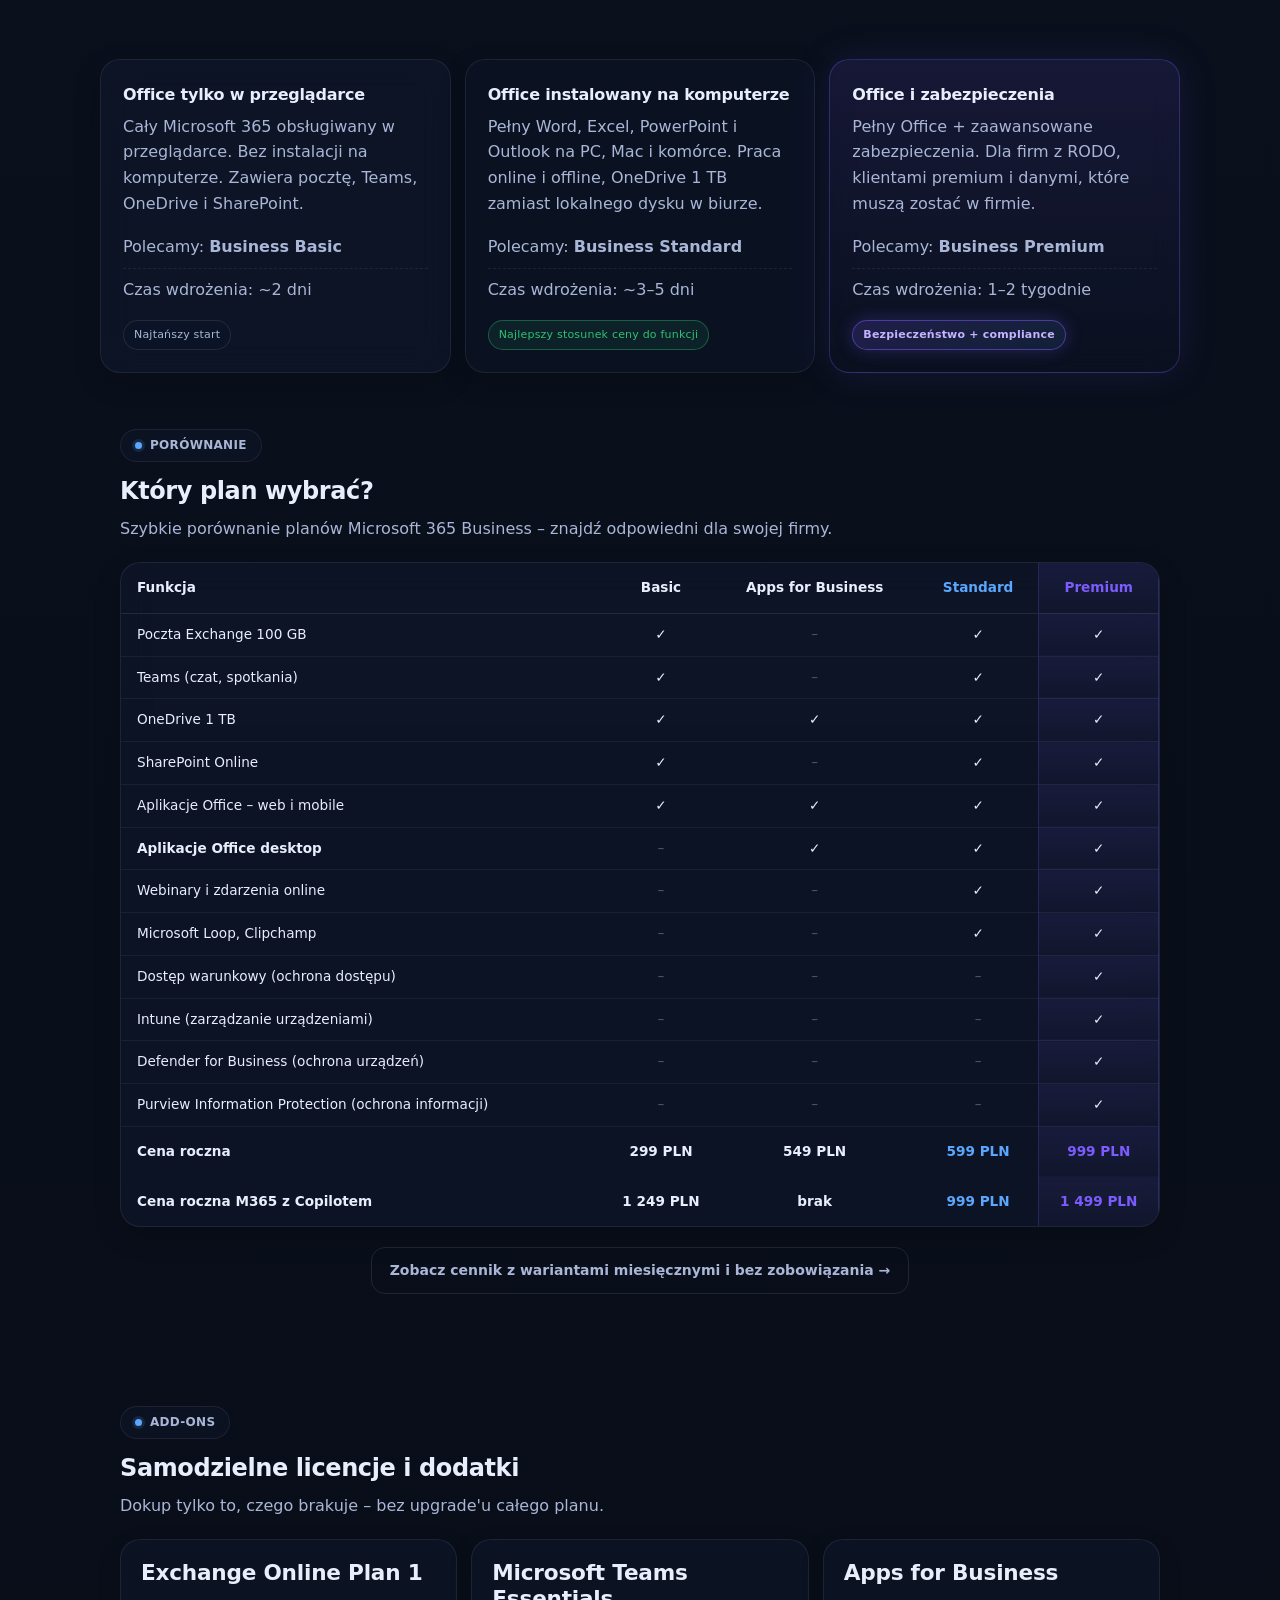
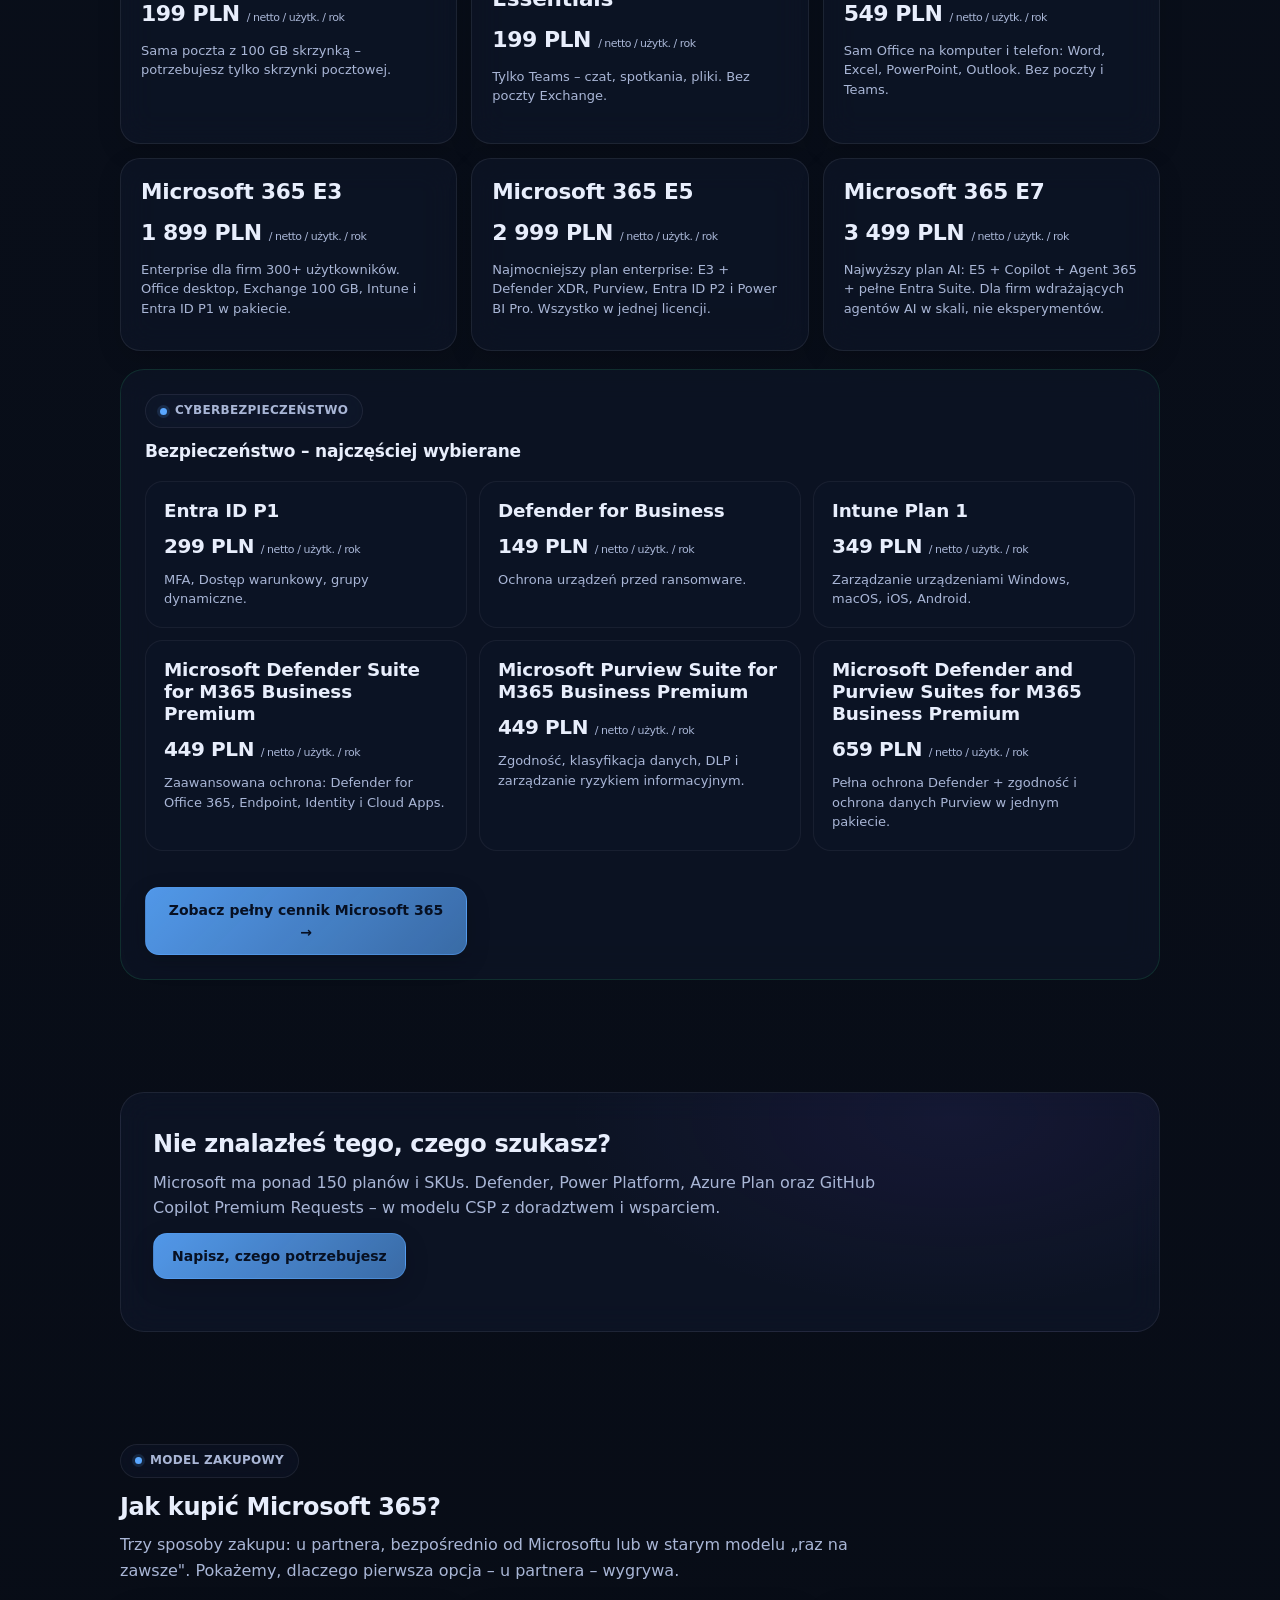
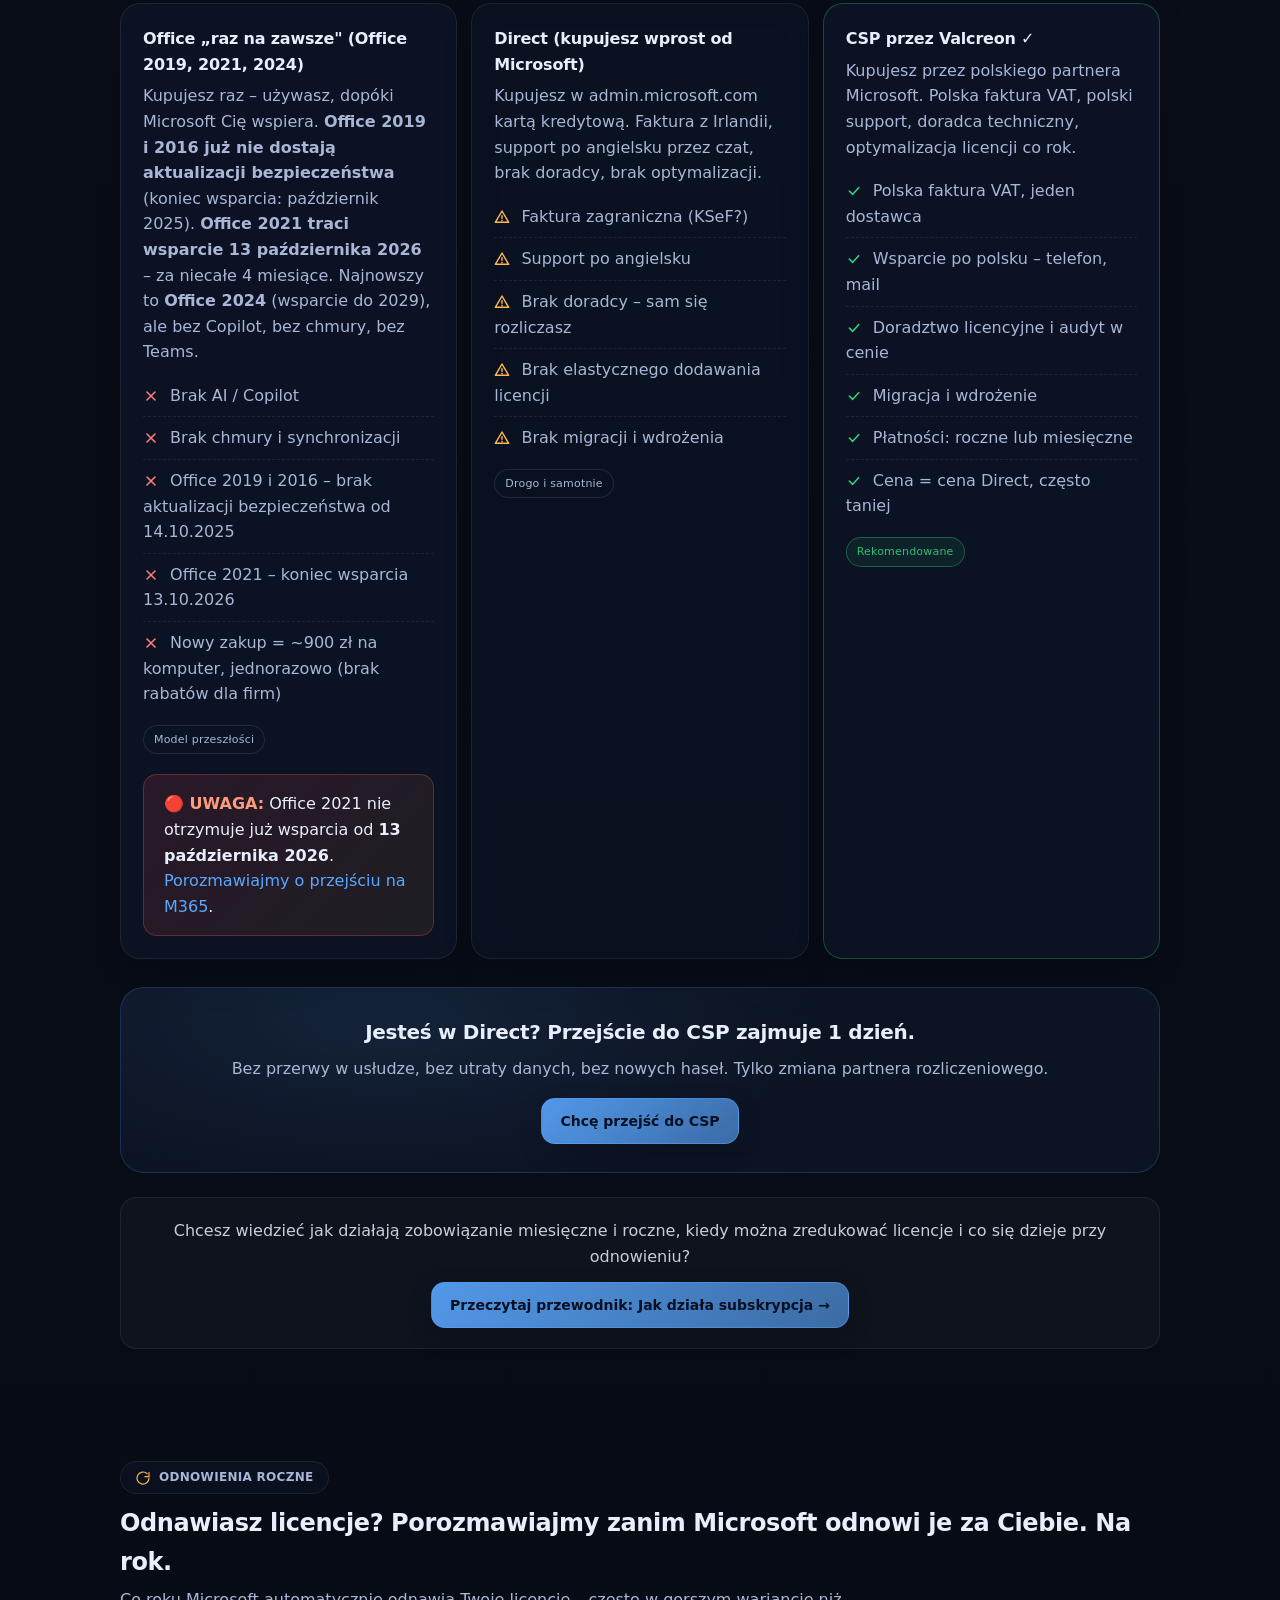
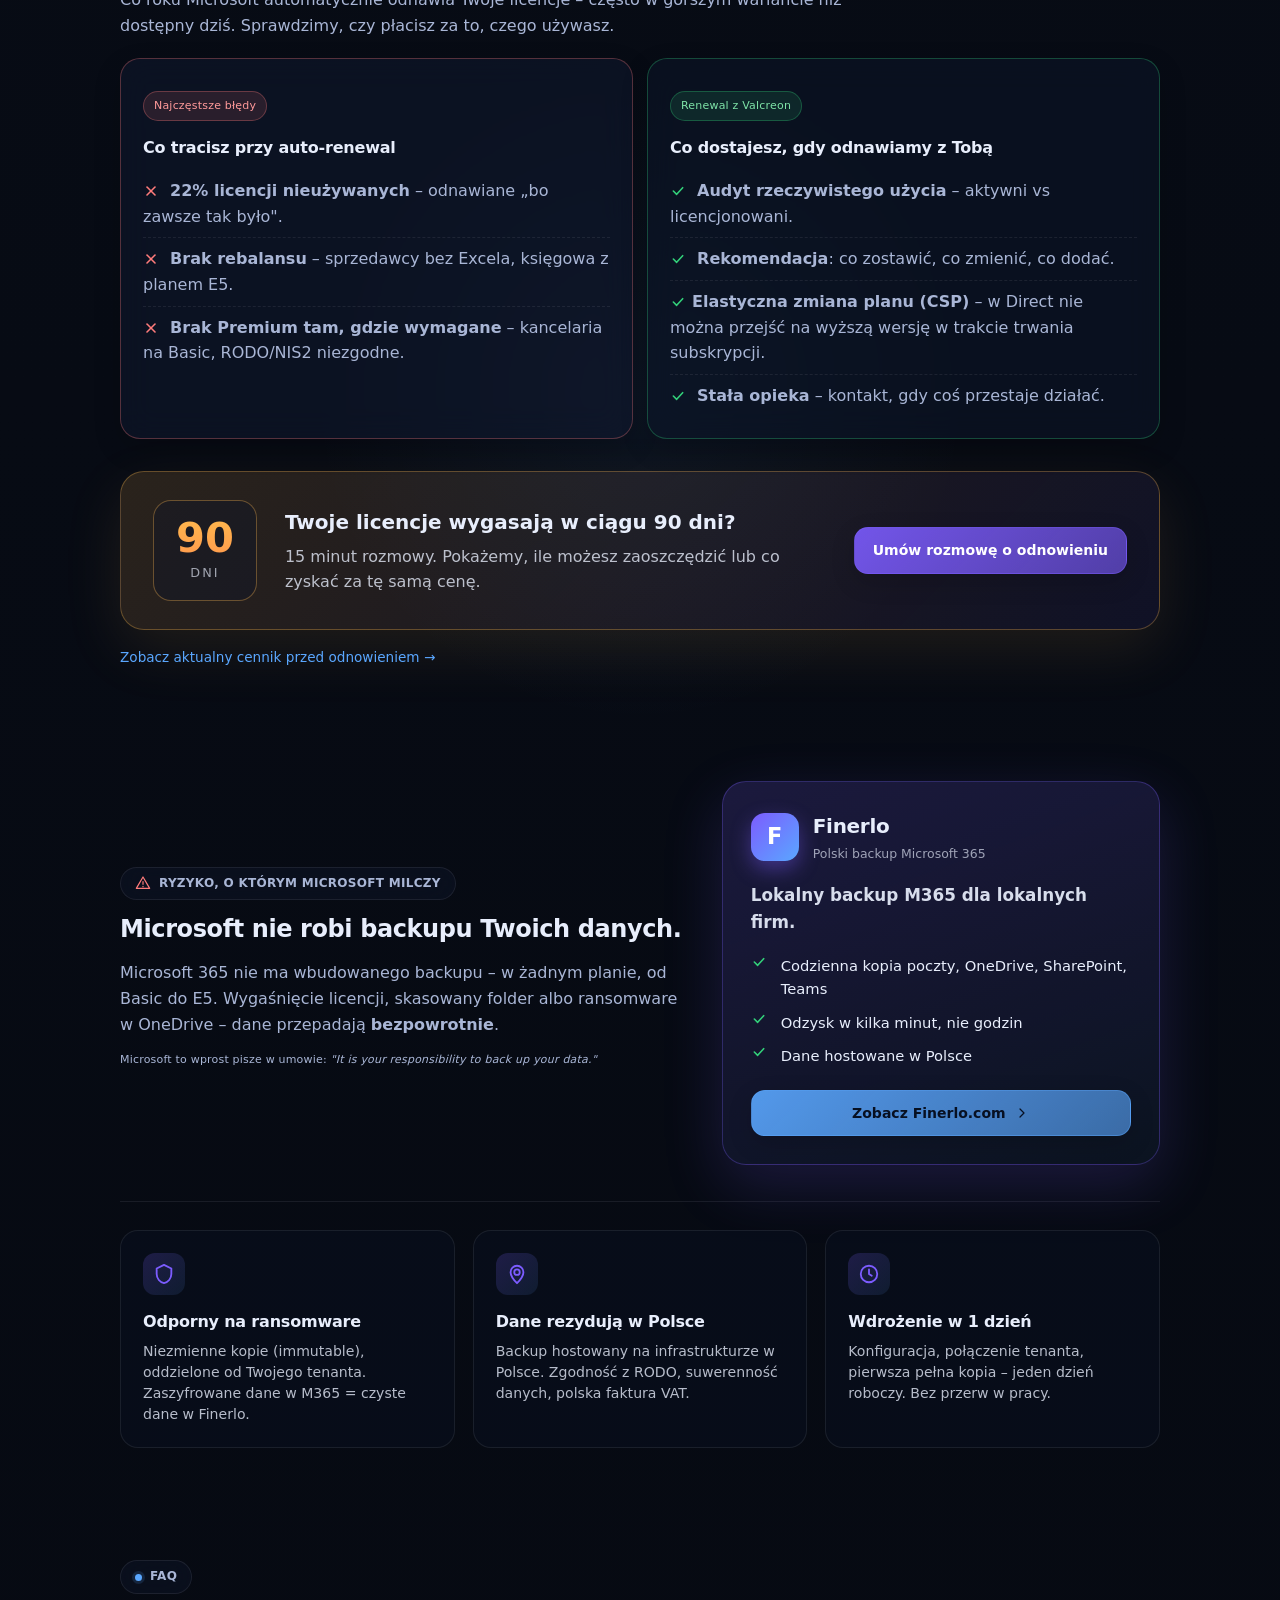
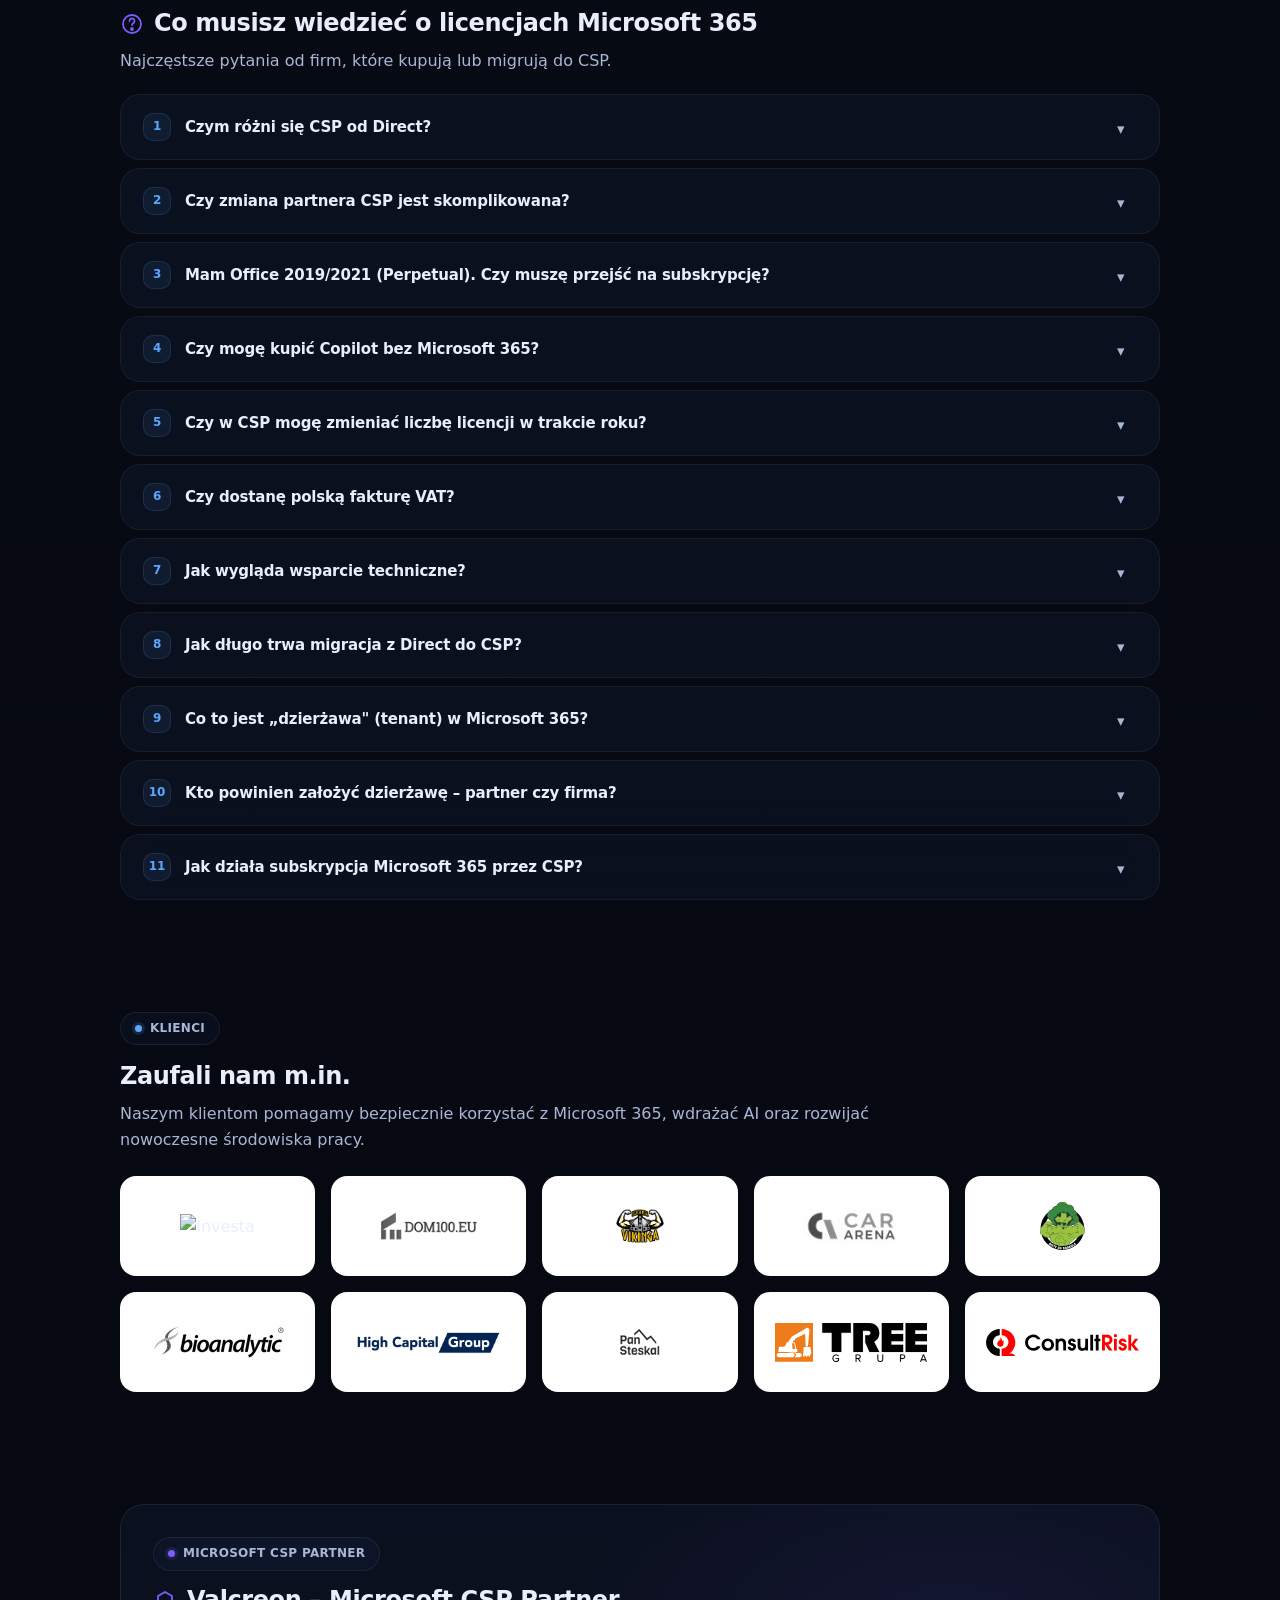
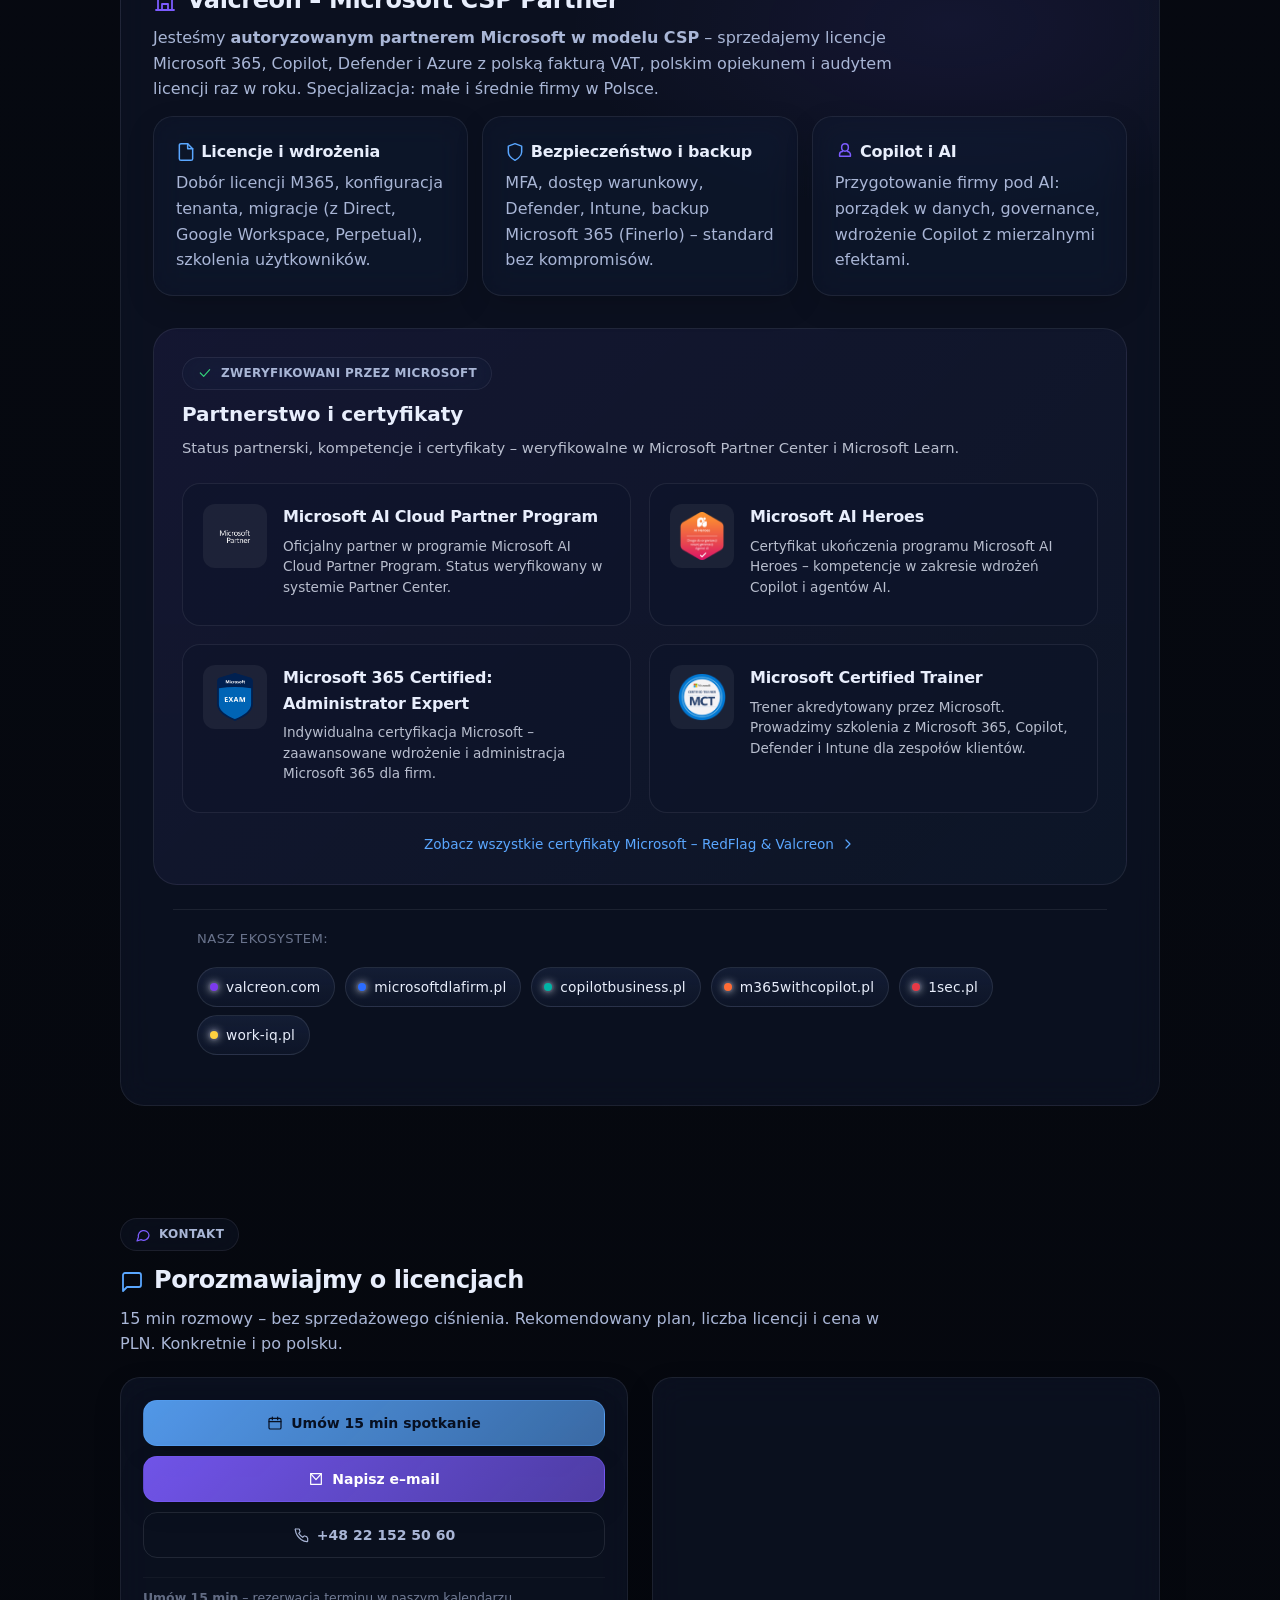
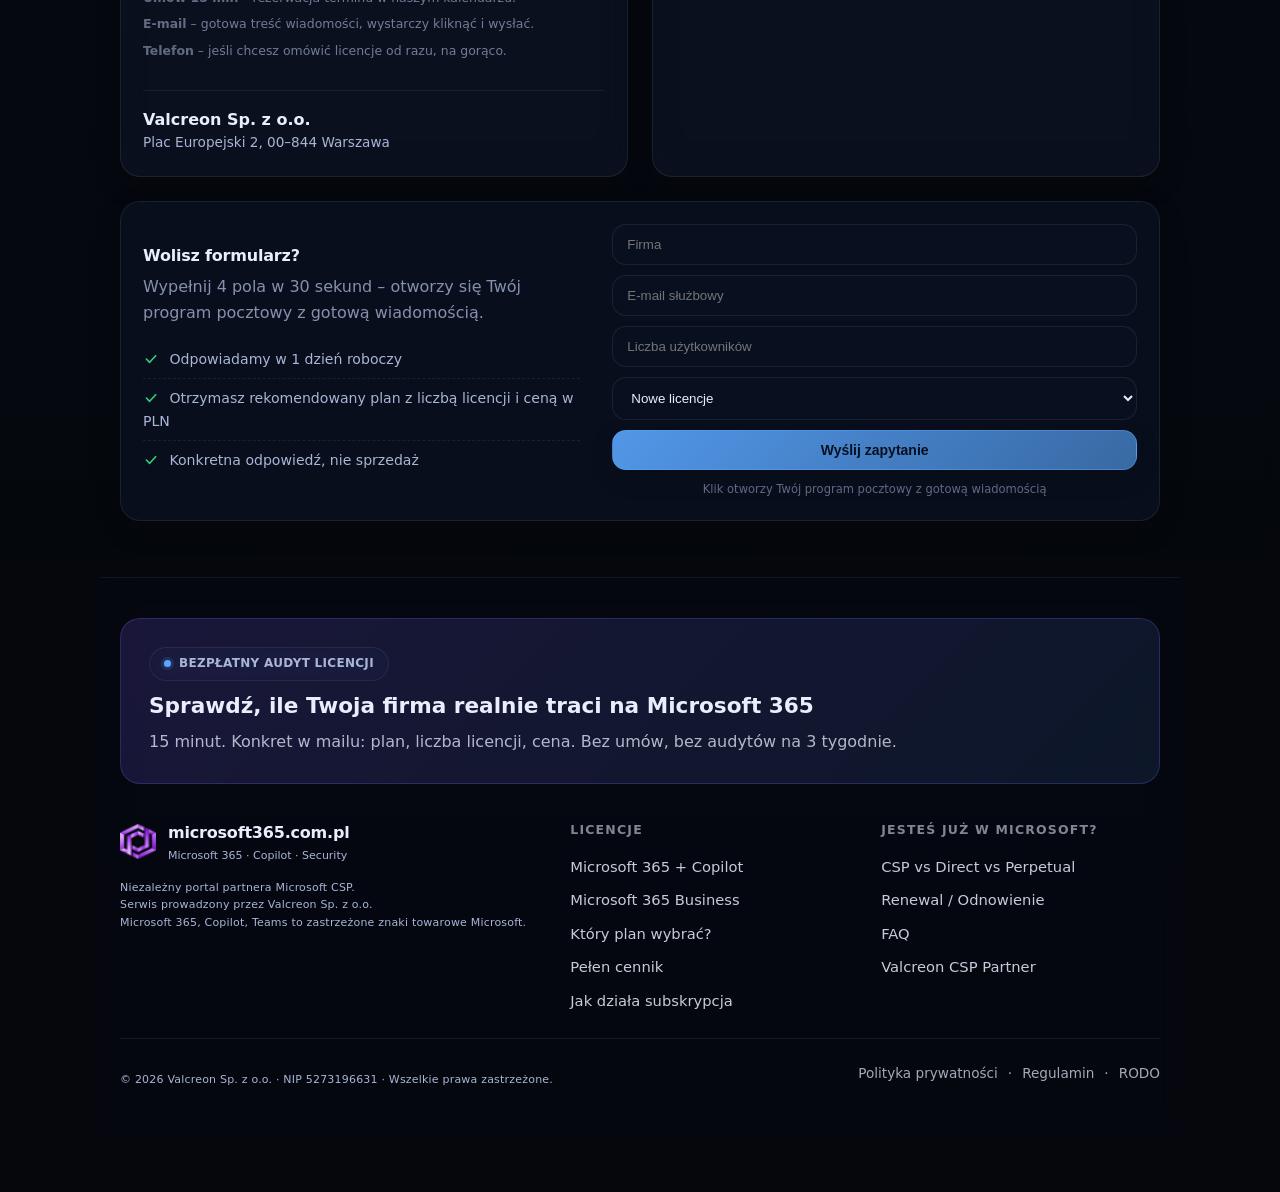
==== commit 6c6b9b98: "Update index.html" ====
--- a/index.html
+++ b/index.html
@@ -951,22 +951,48 @@
 </section>
 
 
-  <!-- ZAUFALI NAM 2 -->
-<section class="trustSection">
+<!-- ZAUFALI NAM -->
+<section id="zaufali">
   <div class="container">
-    <p class="trustLabel">Zaufali nam m.in.</p>
-    <div class="trustLogos">
-      <img src="investa.png" alt="Investa > investa.pl">
-      <img src="dom100.png" alt="Dom1 100 > dom100.eu">
-      <img src="kuchnia.webp" alt="Kuchnia Vikinga > kuchniavikinga.pl">
-      <img src="car.jpg" alt="Car Arena > cararena.pl">
-      <img src="diety.svg" alt="Diety Od Brokuła > dietyodbrokula.pl">
-      <img src="bio.jpg" alt="Bioanalytic > bioanalytic.pl">
-      <img src="hcm.png" alt="High Capital Holding > hcm.pl">
-      <img src="steskal.png" alt="Pan Steskal > pansteskal.pl">
-      <img src="tree.svg" alt="Tree Capital > tree.com.pl">
-      <img src="consult.svg" alt="ConsultRisk > consultrisk.pl">
-      </div>
+    <div class="sectionTitle">
+      <div>
+        <span class="pill"><span class="dot"></span> Klienci</span>
+        <h2 style="margin-top:12px;">Zaufali nam m.in.</h2>
+        <p class="lead">Naszym klientom pomagamy bezpiecznie korzystać z Microsoft 365, wdrażać AI oraz rozwijać nowoczesne środowiska pracy.</p>
+      </div>
+    </div>
+    <div class="trustGrid reveal">
+        <div class="trustTile" title="Investa — investa.pl">
+          <img src="investa.jpg" alt="Investa" loading="lazy">
+        </div>
+        <div class="trustTile" title="Dom 100 — dom100.eu">
+          <img src="dom100.png" alt="Dom 100" loading="lazy">
+        </div>
+        <div class="trustTile" title="Kuchnia Vikinga — kuchniavikinga.pl">
+          <img src="kuchnia.webp" alt="Kuchnia Vikinga" loading="lazy">
+        </div>
+        <div class="trustTile" title="Car Arena — cararena.pl">
+          <img src="car.jpg" alt="Car Arena" loading="lazy">
+        </div>
+        <div class="trustTile" title="Diety Od Brokuła — dietyodbrokula.pl">
+          <img src="diety.svg" alt="Diety Od Brokuła" loading="lazy">
+        </div>
+        <div class="trustTile" title="Bioanalytic — bioanalytic.pl">
+          <img src="bio.jpg" alt="Bioanalytic" loading="lazy">
+        </div>
+        <div class="trustTile" title="High Capital Holding — hcm.pl">
+          <img src="hcm.png" alt="High Capital Holding" loading="lazy">
+        </div>
+        <div class="trustTile" title="Pan Steskal — pansteskal.pl">
+          <img src="steskal.png" alt="Pan Steskal" loading="lazy">
+        </div>
+        <div class="trustTile" title="Tree Capital — tree.com.pl">
+          <img src="tree.svg" alt="Tree Capital" loading="lazy">
+        </div>
+        <div class="trustTile" title="ConsultRisk — consultrisk.pl">
+          <img src="consult.svg" alt="ConsultRisk" loading="lazy">
+        </div>
+    </div>
   </div>
 </section>
 
--- a/style.css
+++ b/style.css
@@ -612,4 +612,28 @@
   .footBottom{text-align:center;}
   .footBottom .fine{text-align:center;}
 }
-.drawer .panel{width:320px;max-width:90vw}+.drawer .panel{width:320px;max-width:90vw}
+
+.comparisonCard{width:100%;padding:0;overflow-x:auto;}
+.comparisonTable{width:100%;border-collapse:collapse;font-size:.85rem;}
+@media(max-width:480px){.comparisonCard{overflow-x:visible;border-radius:16px;}.comparisonTable{width:100%;table-layout:fixed;font-size:11px;line-height:1.25;}.comparisonTable th,.comparisonTable td{min-width:0;padding:9px 3px!important;overflow-wrap:normal;word-break:normal;vertical-align:middle;}.comparisonTable th:first-child,.comparisonTable td:first-child{width:40%;padding-left:8px!important;padding-right:5px!important;text-align:left;}.comparisonTable th:not(:first-child),.comparisonTable td:not(:first-child){width:15%;text-align:center;}.comparisonTable thead th{font-size:10px;line-height:1.15;}.comparisonTable tbody td:first-child{font-size:10.5px;line-height:1.3;}}
+
+.priceCard .priceName{font-size:1.35rem;line-height:1.2;font-weight:800;letter-spacing:-.01em;min-height:calc(1.35rem * 1.2 * 2)}
+@media(min-width:768px){.priceCard .priceName{font-size:1.5rem;min-height:calc(1.5rem * 1.2 * 2)}}
+@media(max-width:980px){.priceCard .priceName{min-height:auto}}
+.priceCard .priceDesc{min-height:70px}
+.priceCard .bullets{min-height:150px}
+@media(max-width:980px){.priceCard .priceDesc{min-height:auto}.priceCard .bullets{min-height:auto}}
+.addonCard h4{font-size:1.2rem;line-height:1.2;font-weight:800;letter-spacing:-.01em;margin:0 0 8px}
+@media(min-width:768px){.addonCard h4{font-size:1.35rem}}
+.addonCard p{min-height:44px;margin:0 0 12px}
+@media(max-width:980px){.addonCard p{min-height:auto}}
+.secItem h4{font-size:1.05rem;line-height:1.2;font-weight:800;letter-spacing:-.01em;margin:0 0 6px}
+@media(min-width:768px){.secItem h4{font-size:1.15rem}}
+
+.trustGrid{display:grid;grid-template-columns:repeat(5,1fr);gap:16px;margin-top:24px}
+.trustTile{display:flex;align-items:center;justify-content:center;padding:20px;border-radius:16px;background:#fff;border:1px solid var(--line);min-height:100px;transition:transform .2s,box-shadow .2s}
+.trustTile:hover{transform:translateY(-2px);box-shadow:0 12px 32px rgba(0,0,0,.35)}
+.trustTile img{max-height:48px;max-width:100%;width:auto;object-fit:contain}
+@media(max-width:980px){.trustGrid{grid-template-columns:repeat(3,1fr);gap:12px}.trustTile{padding:16px;min-height:80px}.trustTile img{max-height:36px}}
+@media(max-width:480px){.trustGrid{grid-template-columns:repeat(2,1fr);gap:10px}}
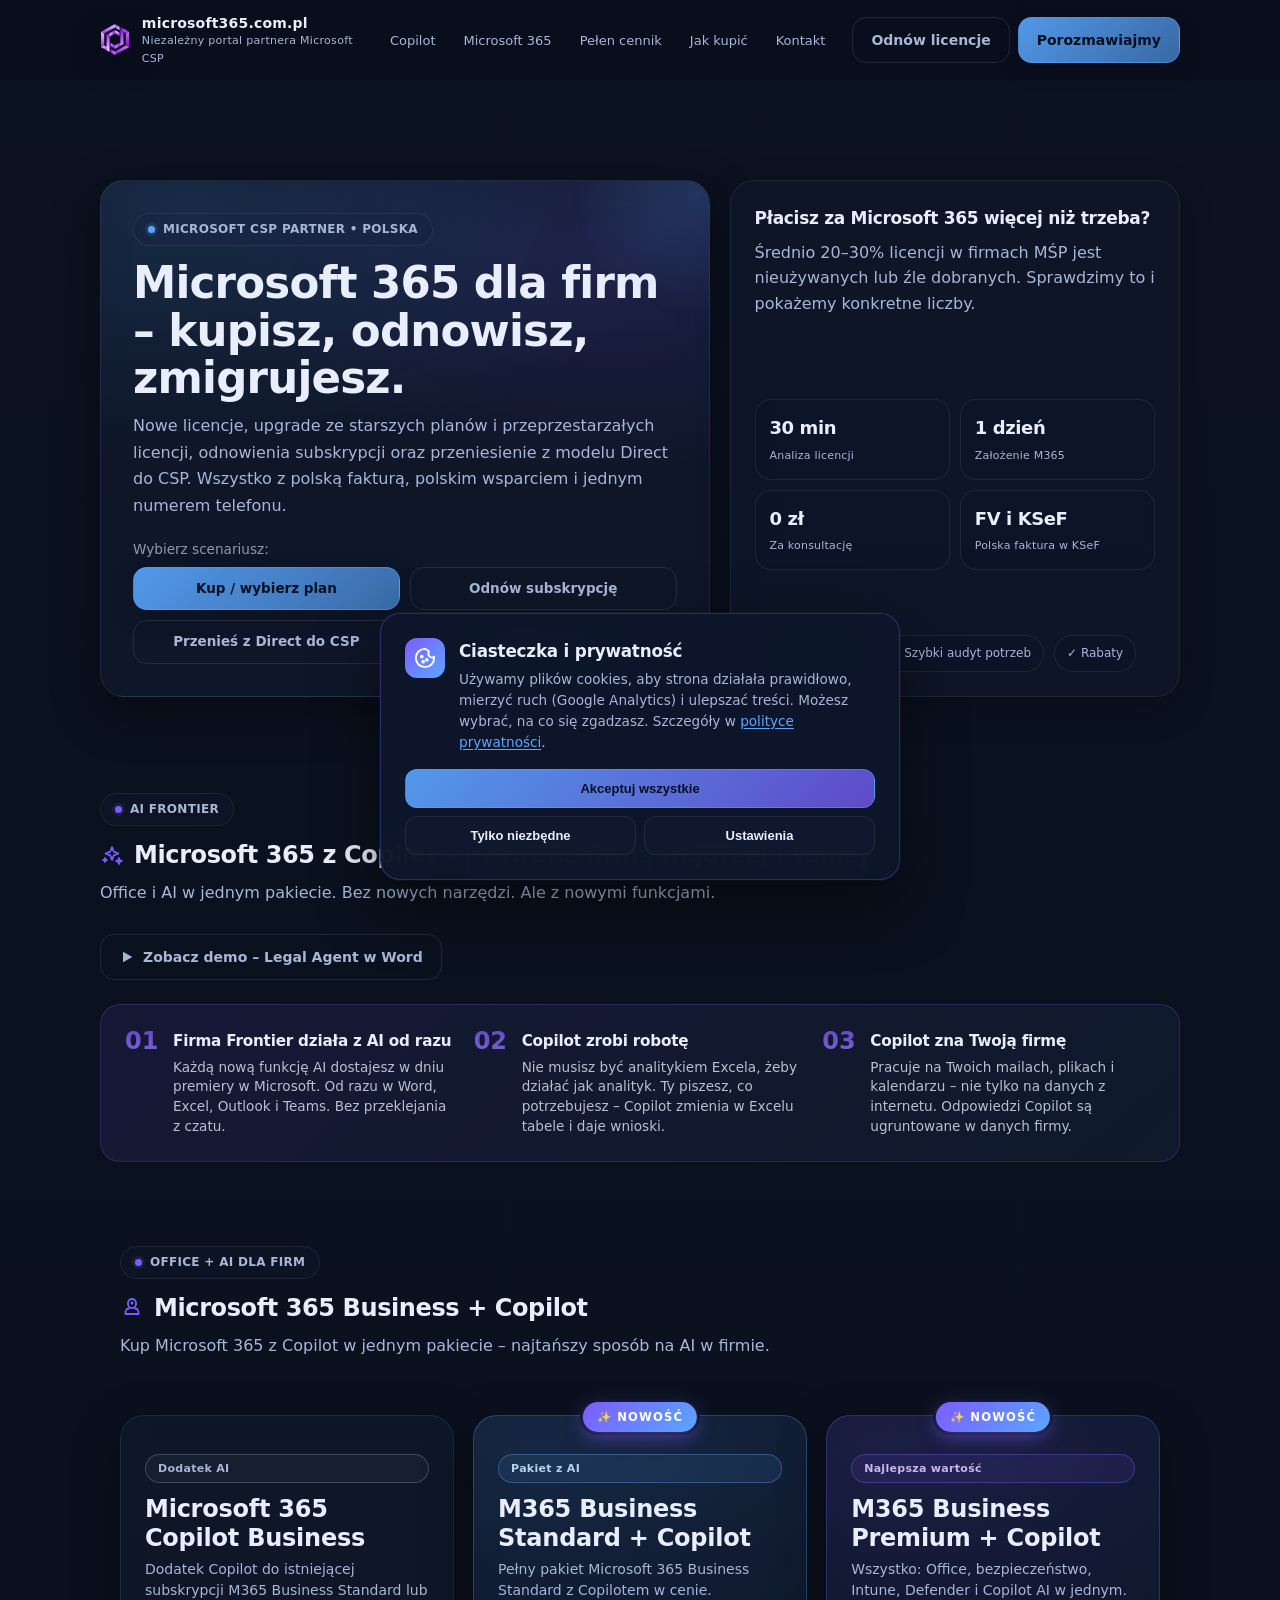
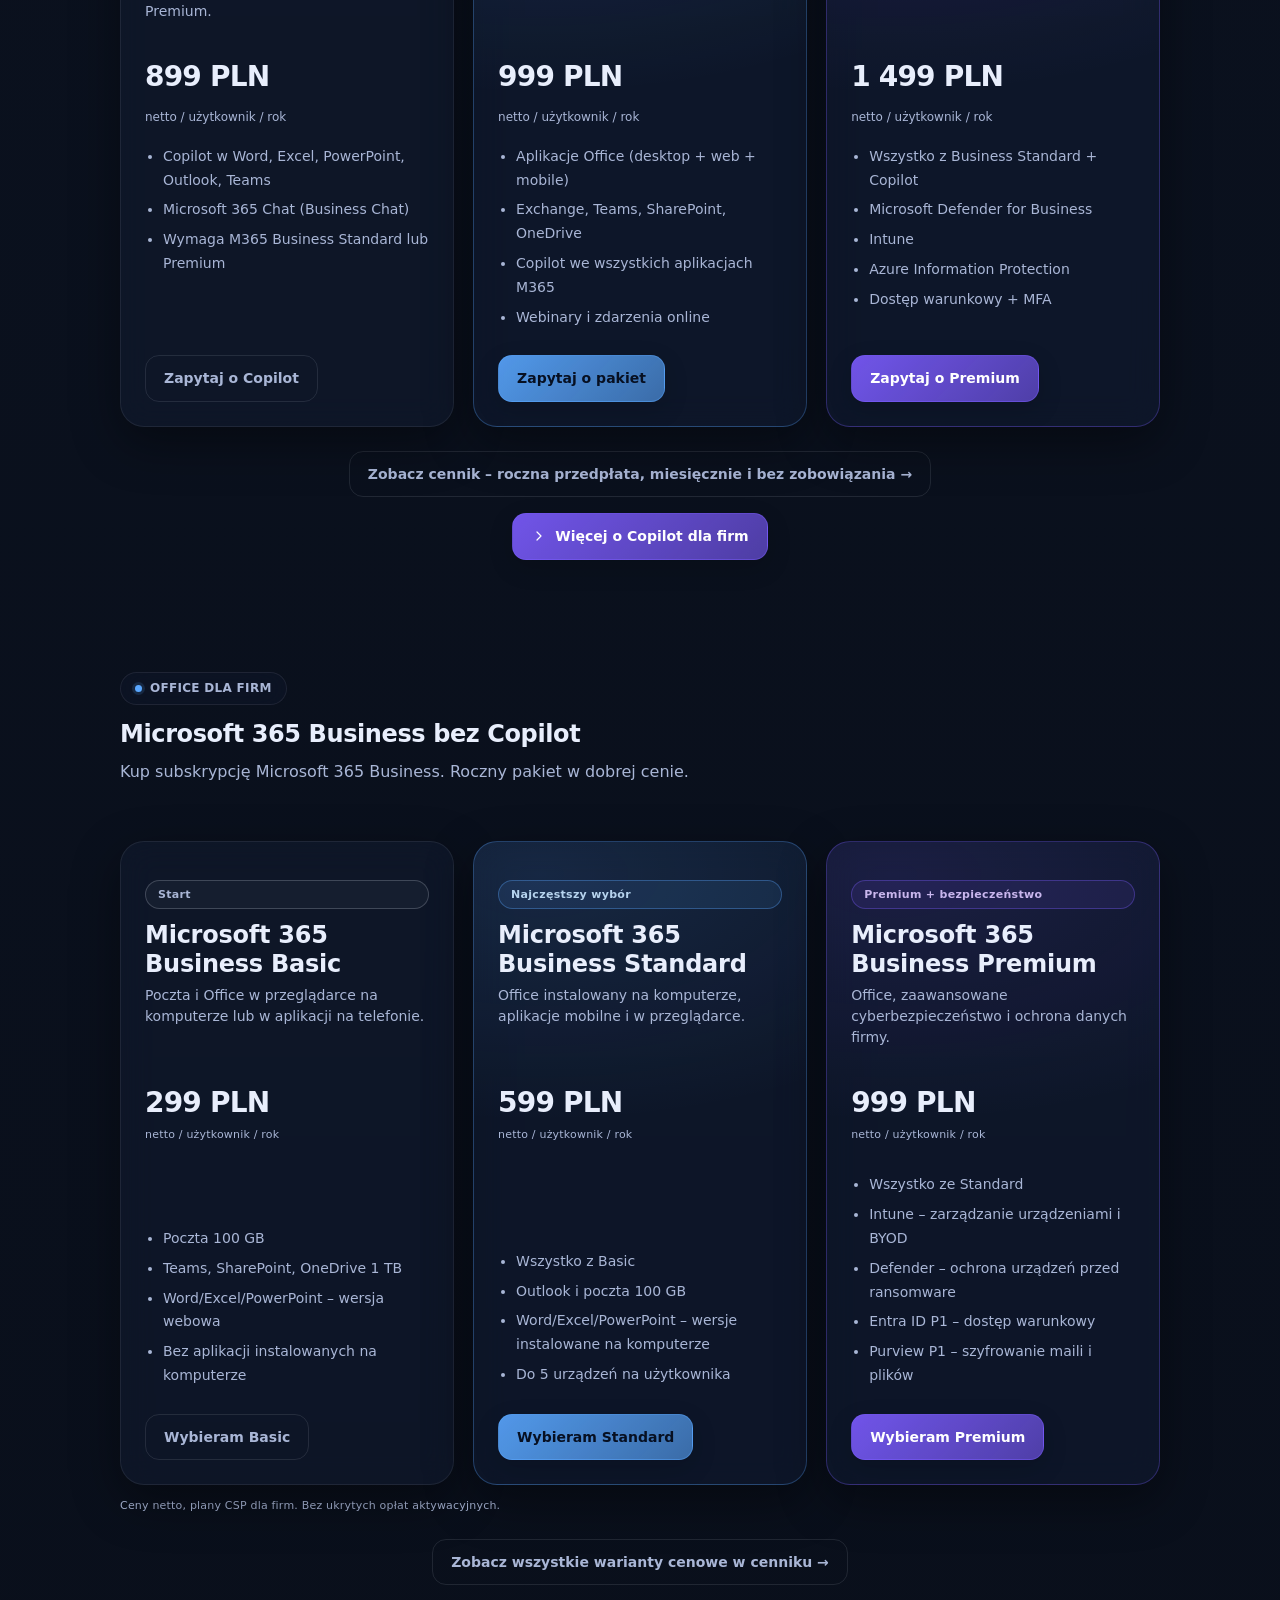
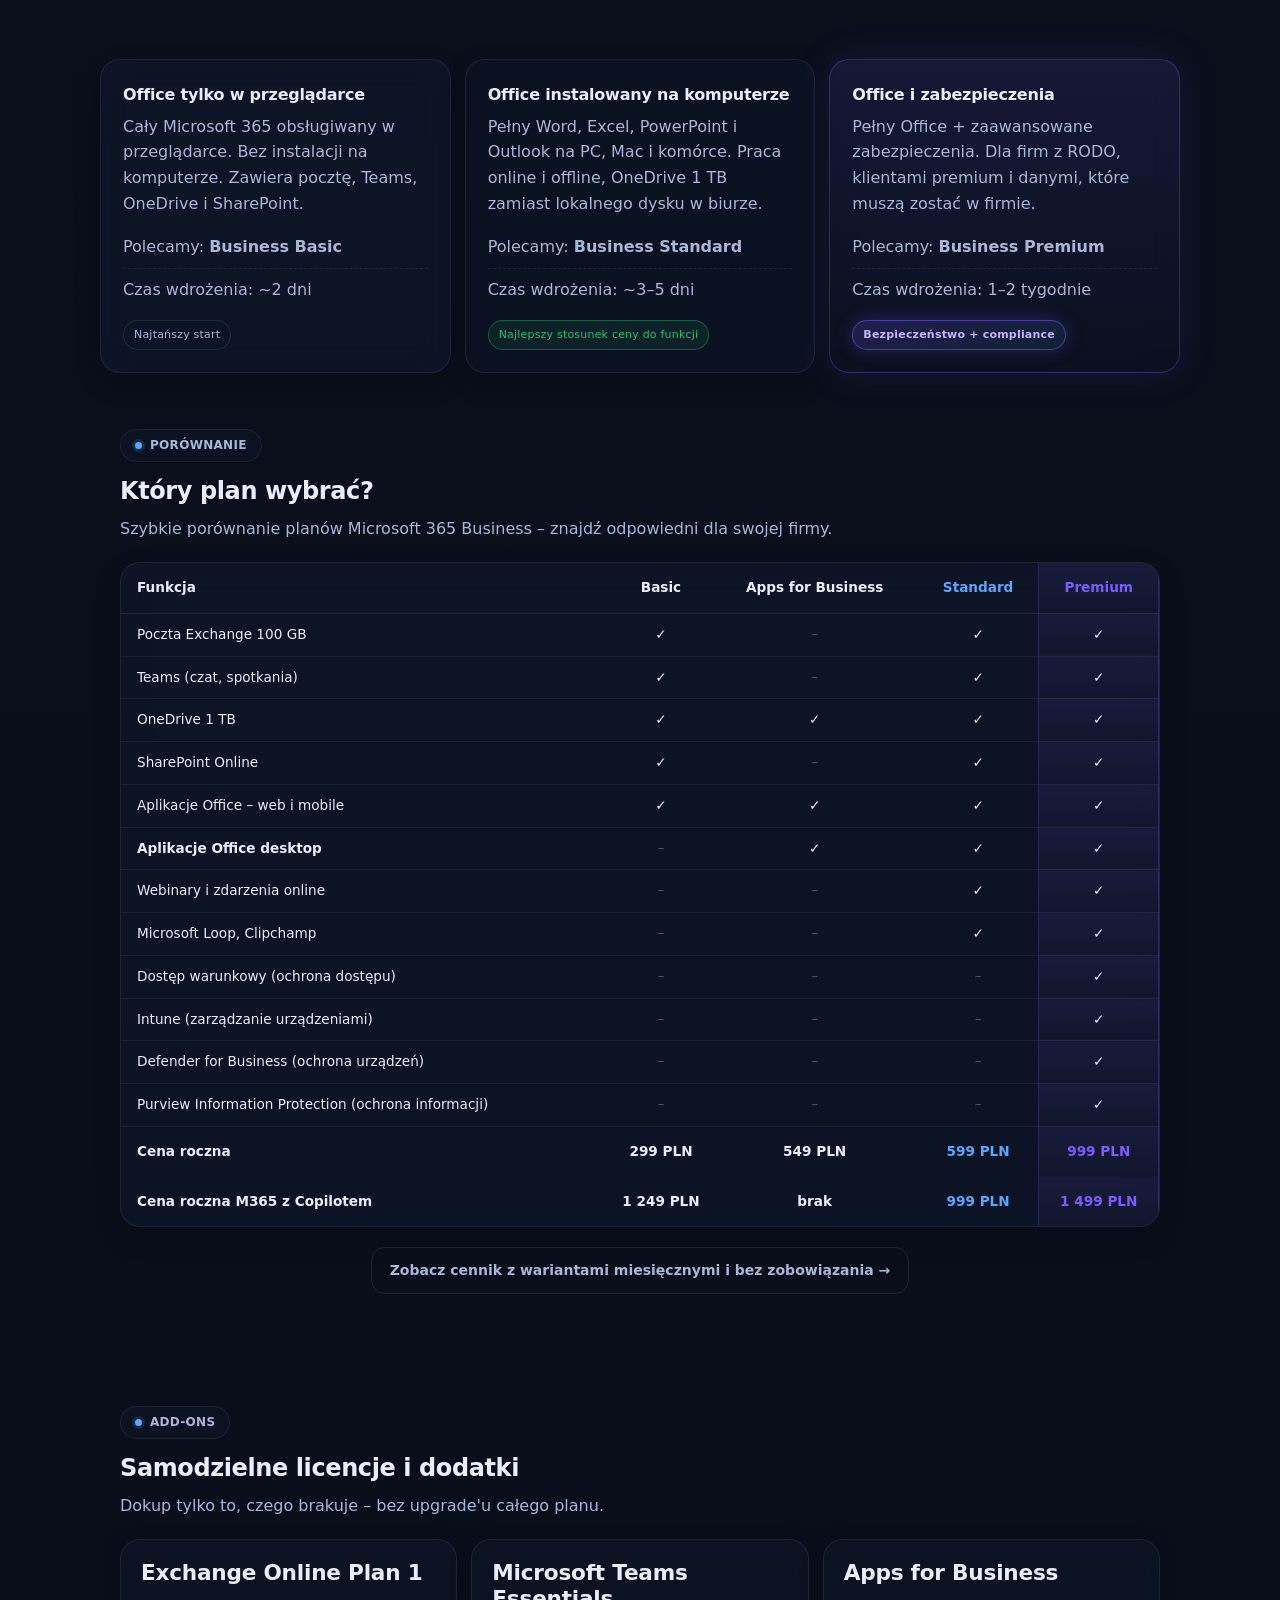
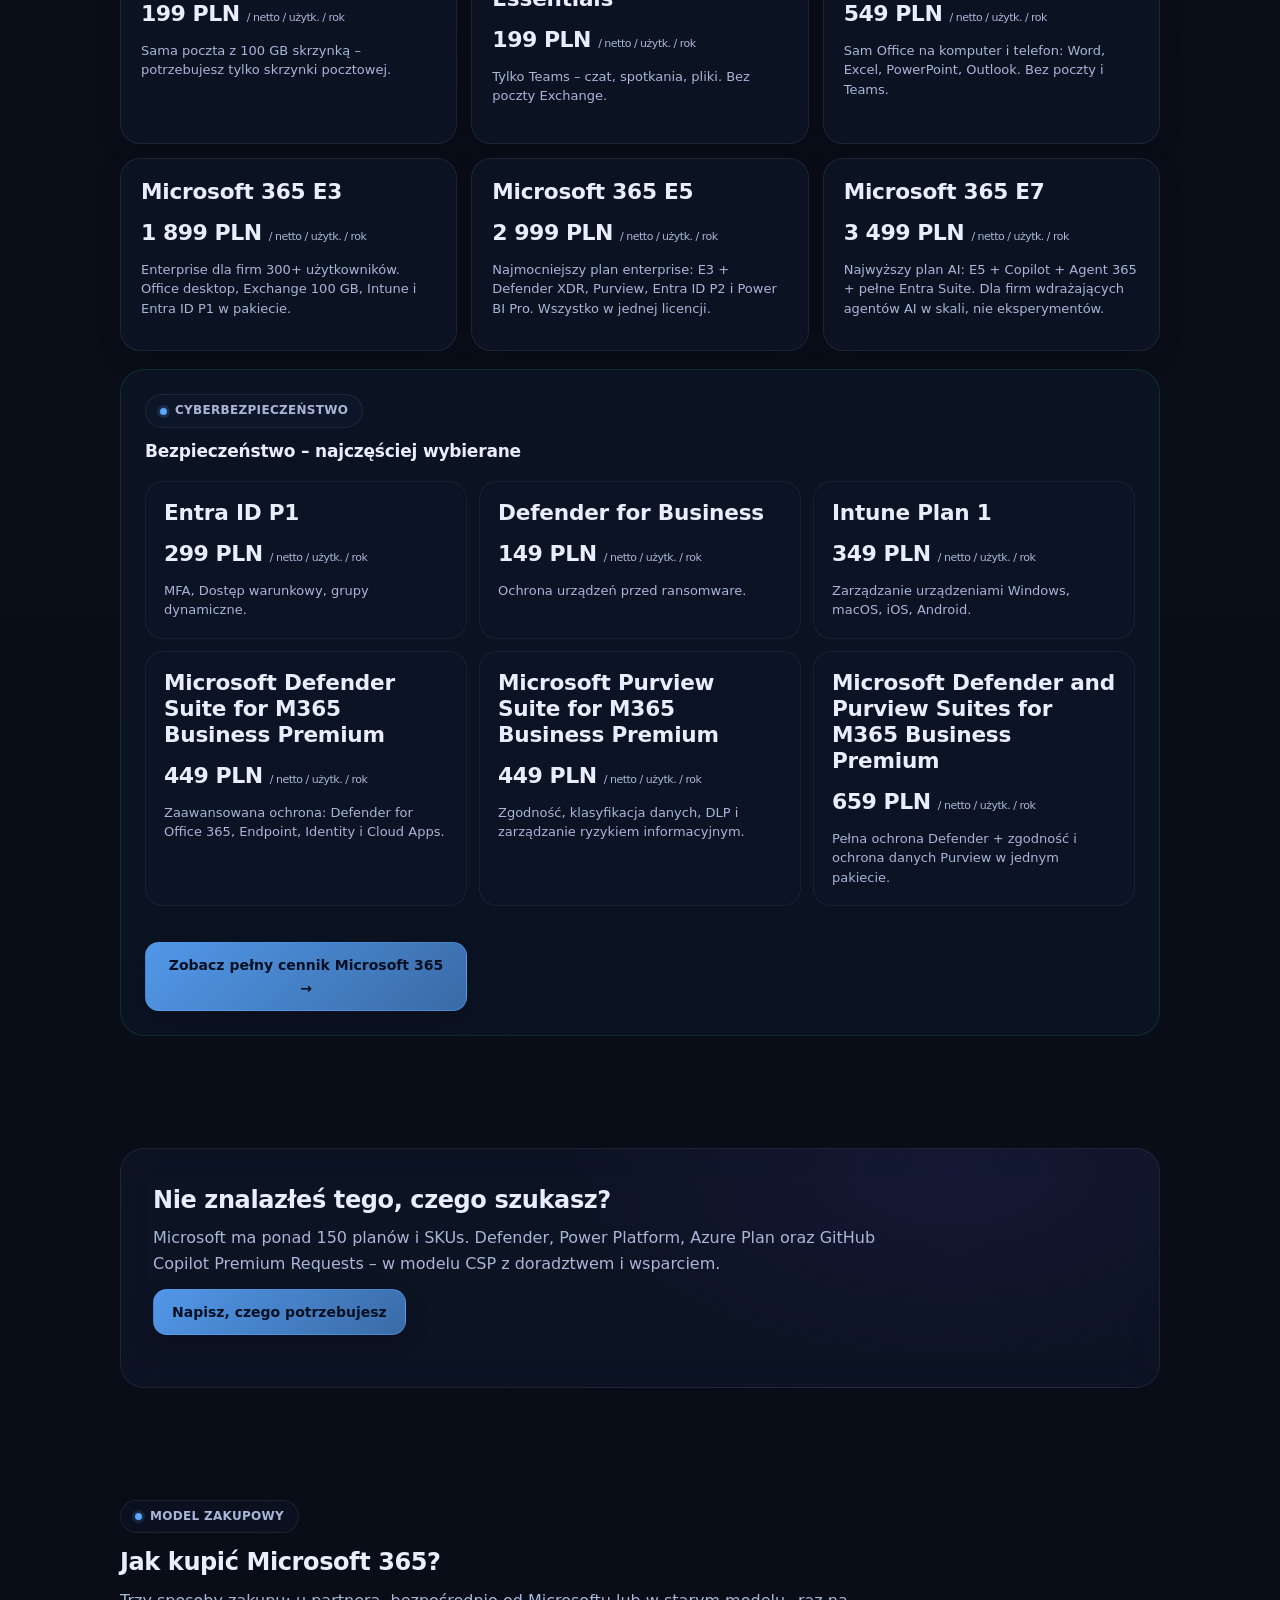
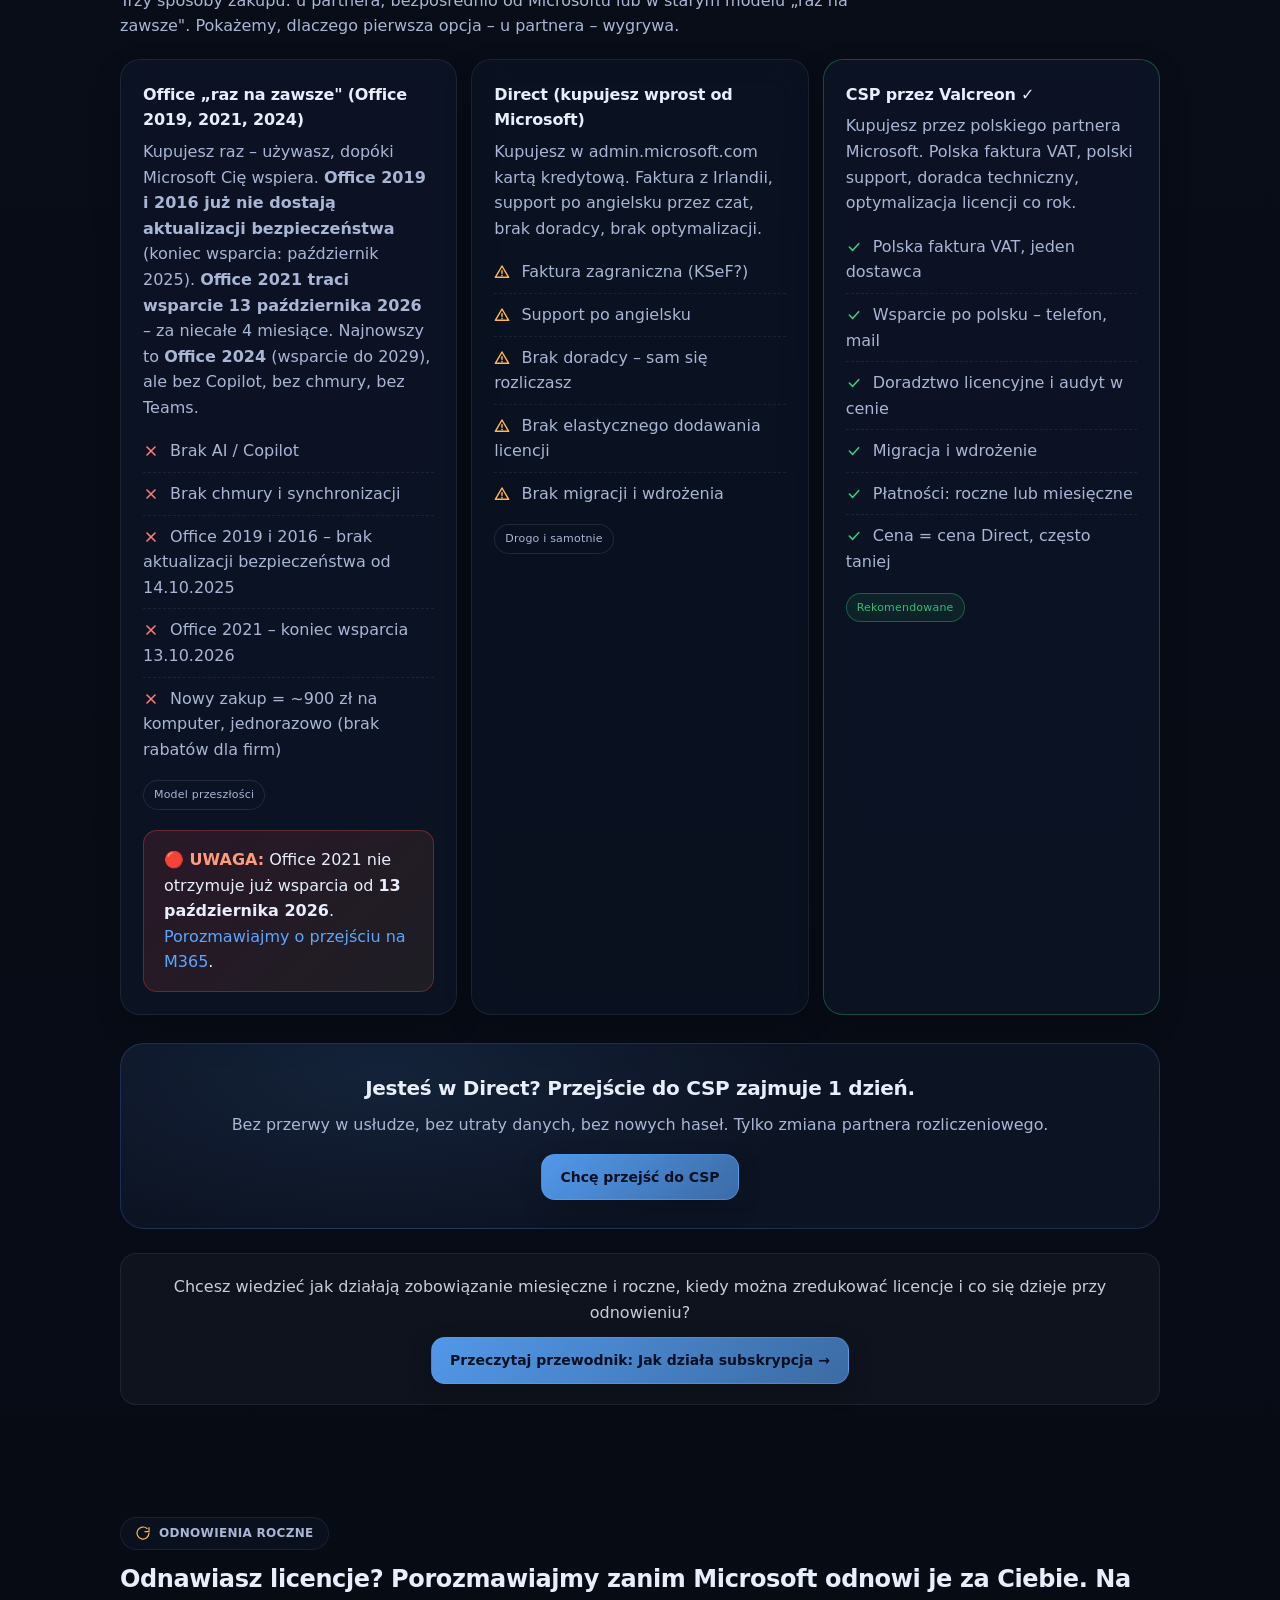
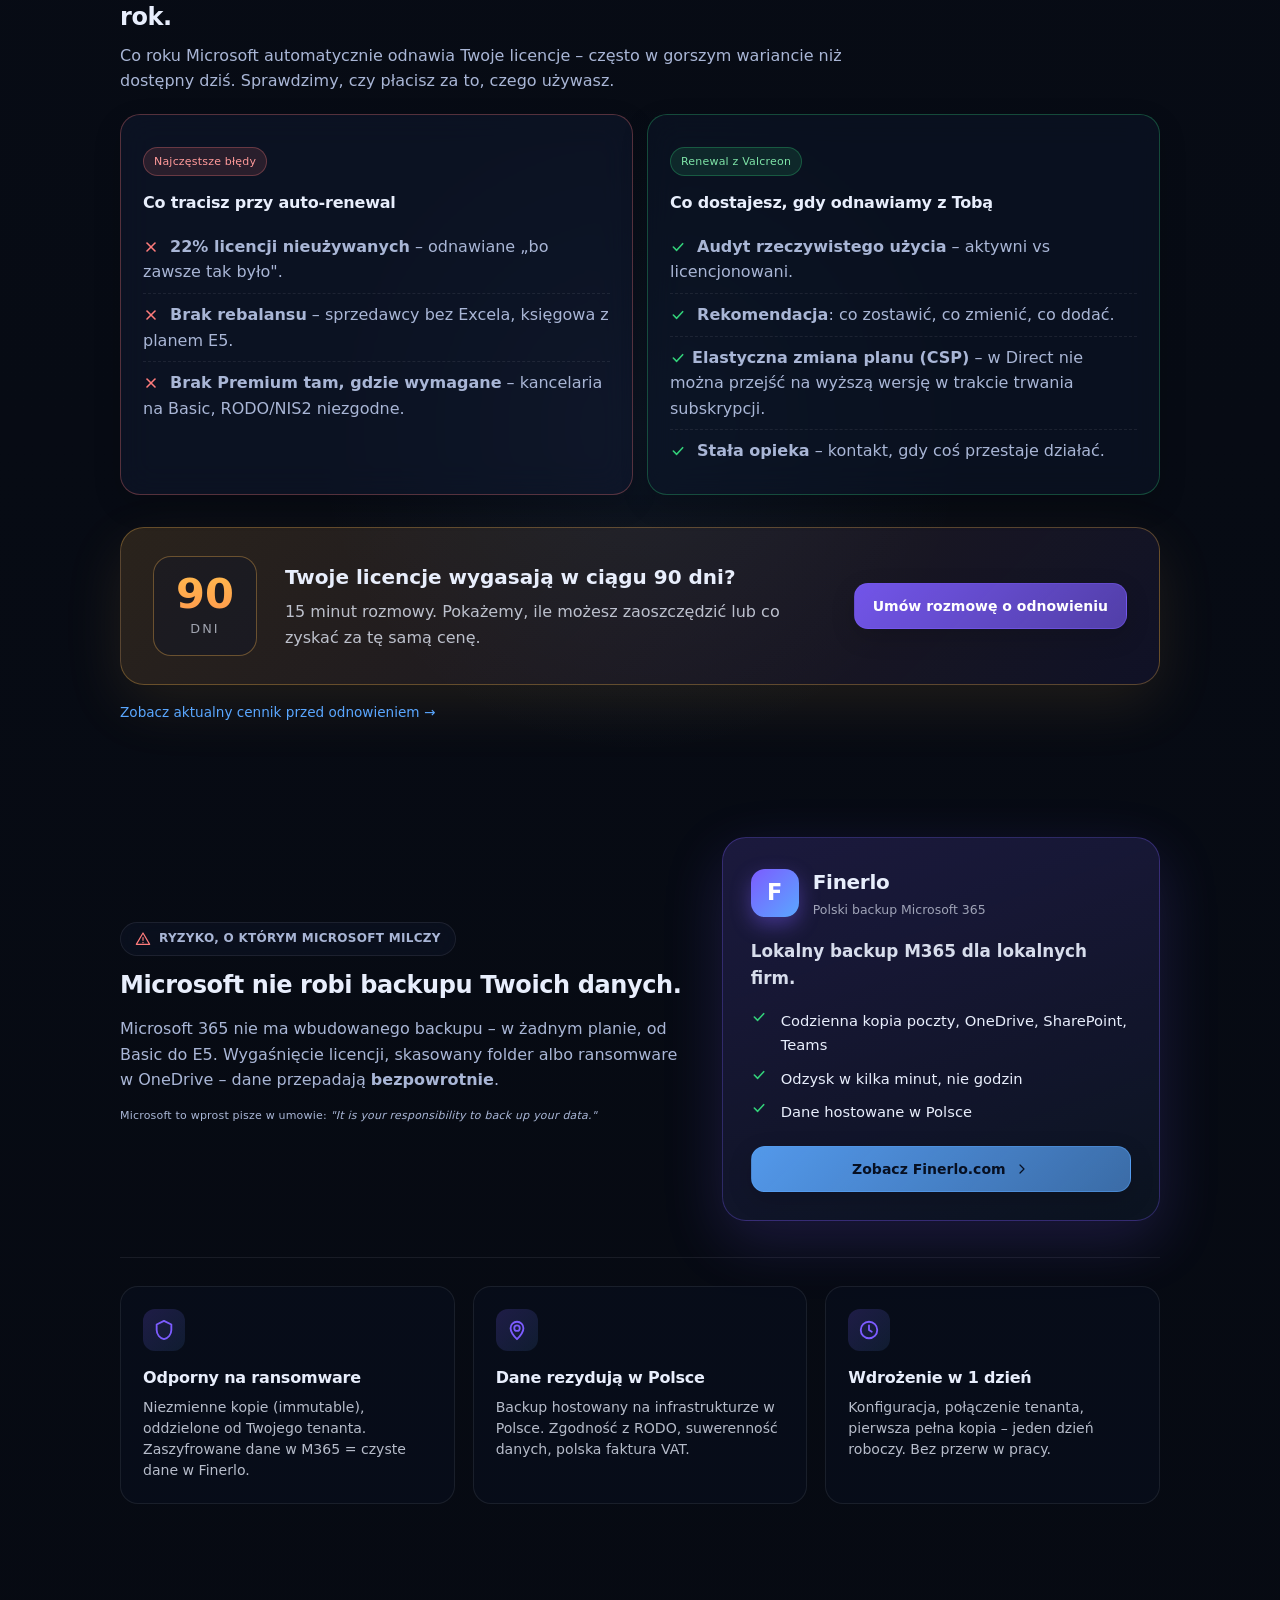
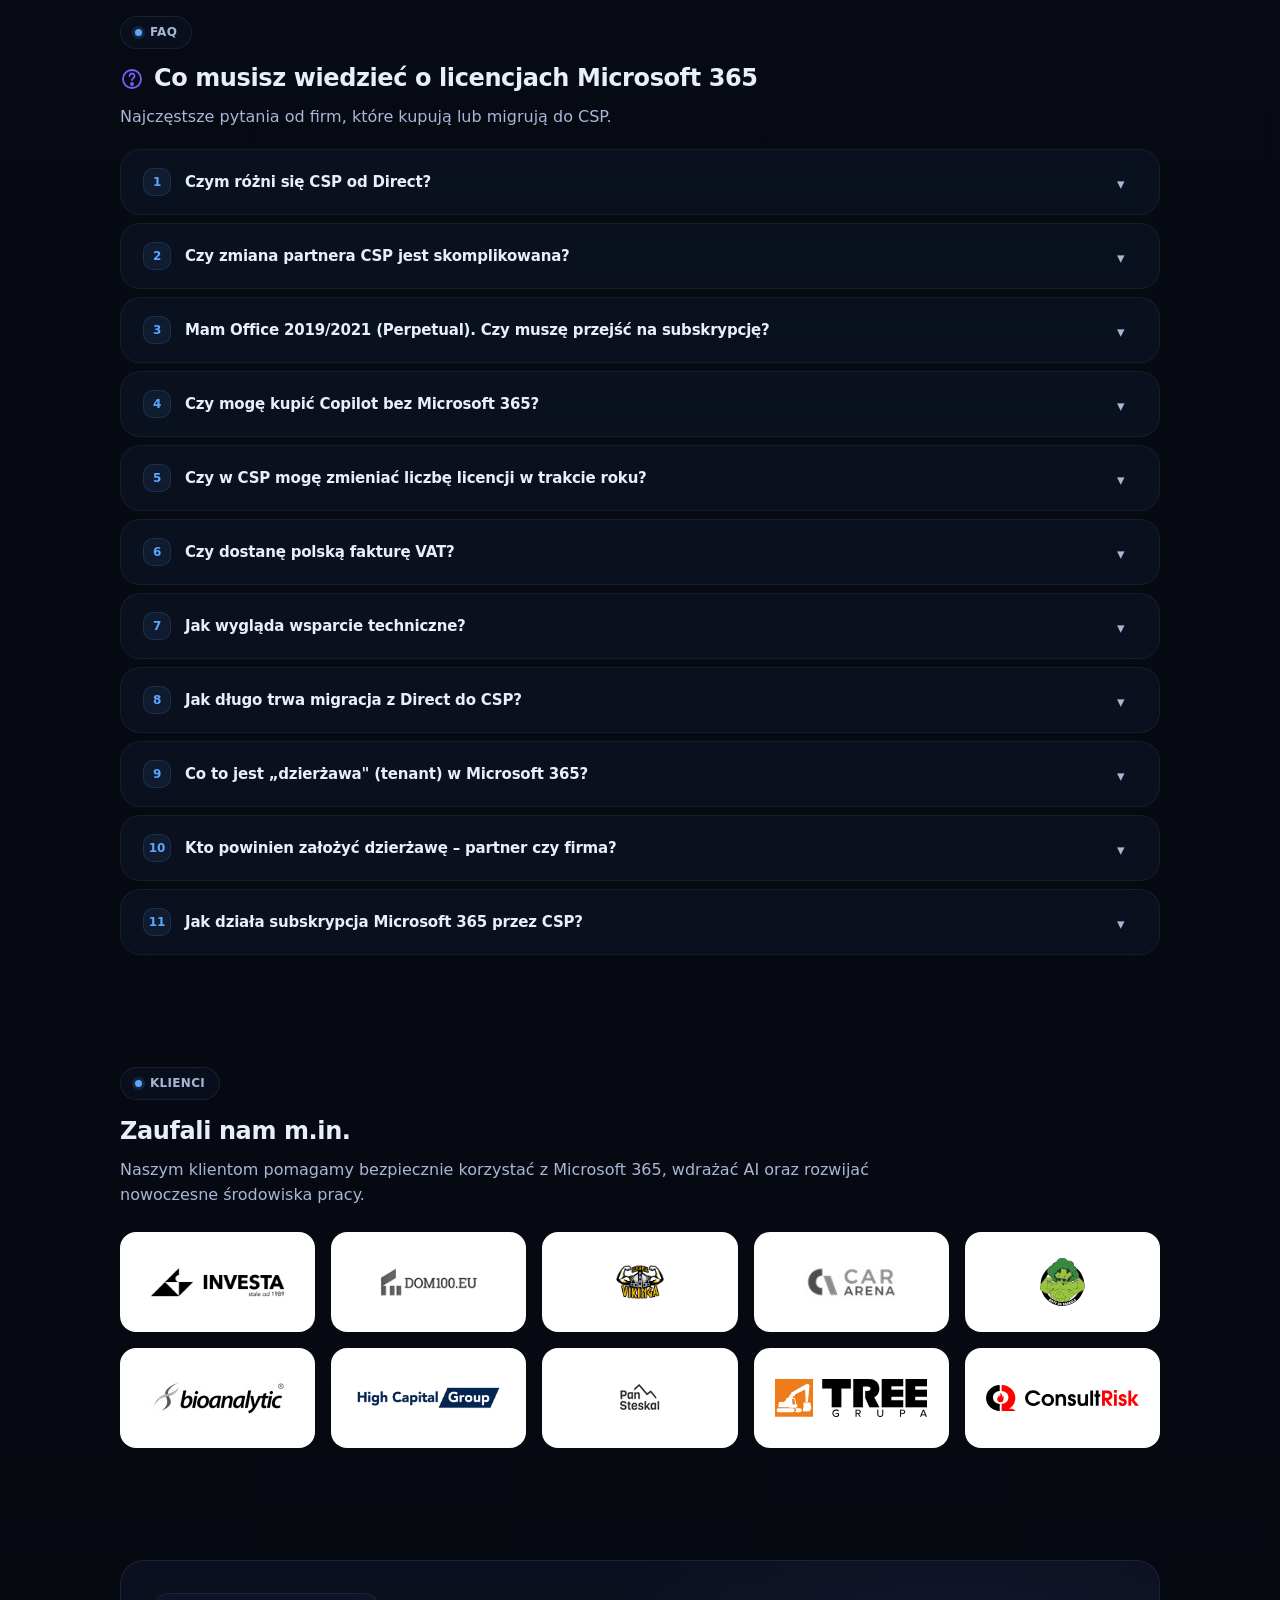
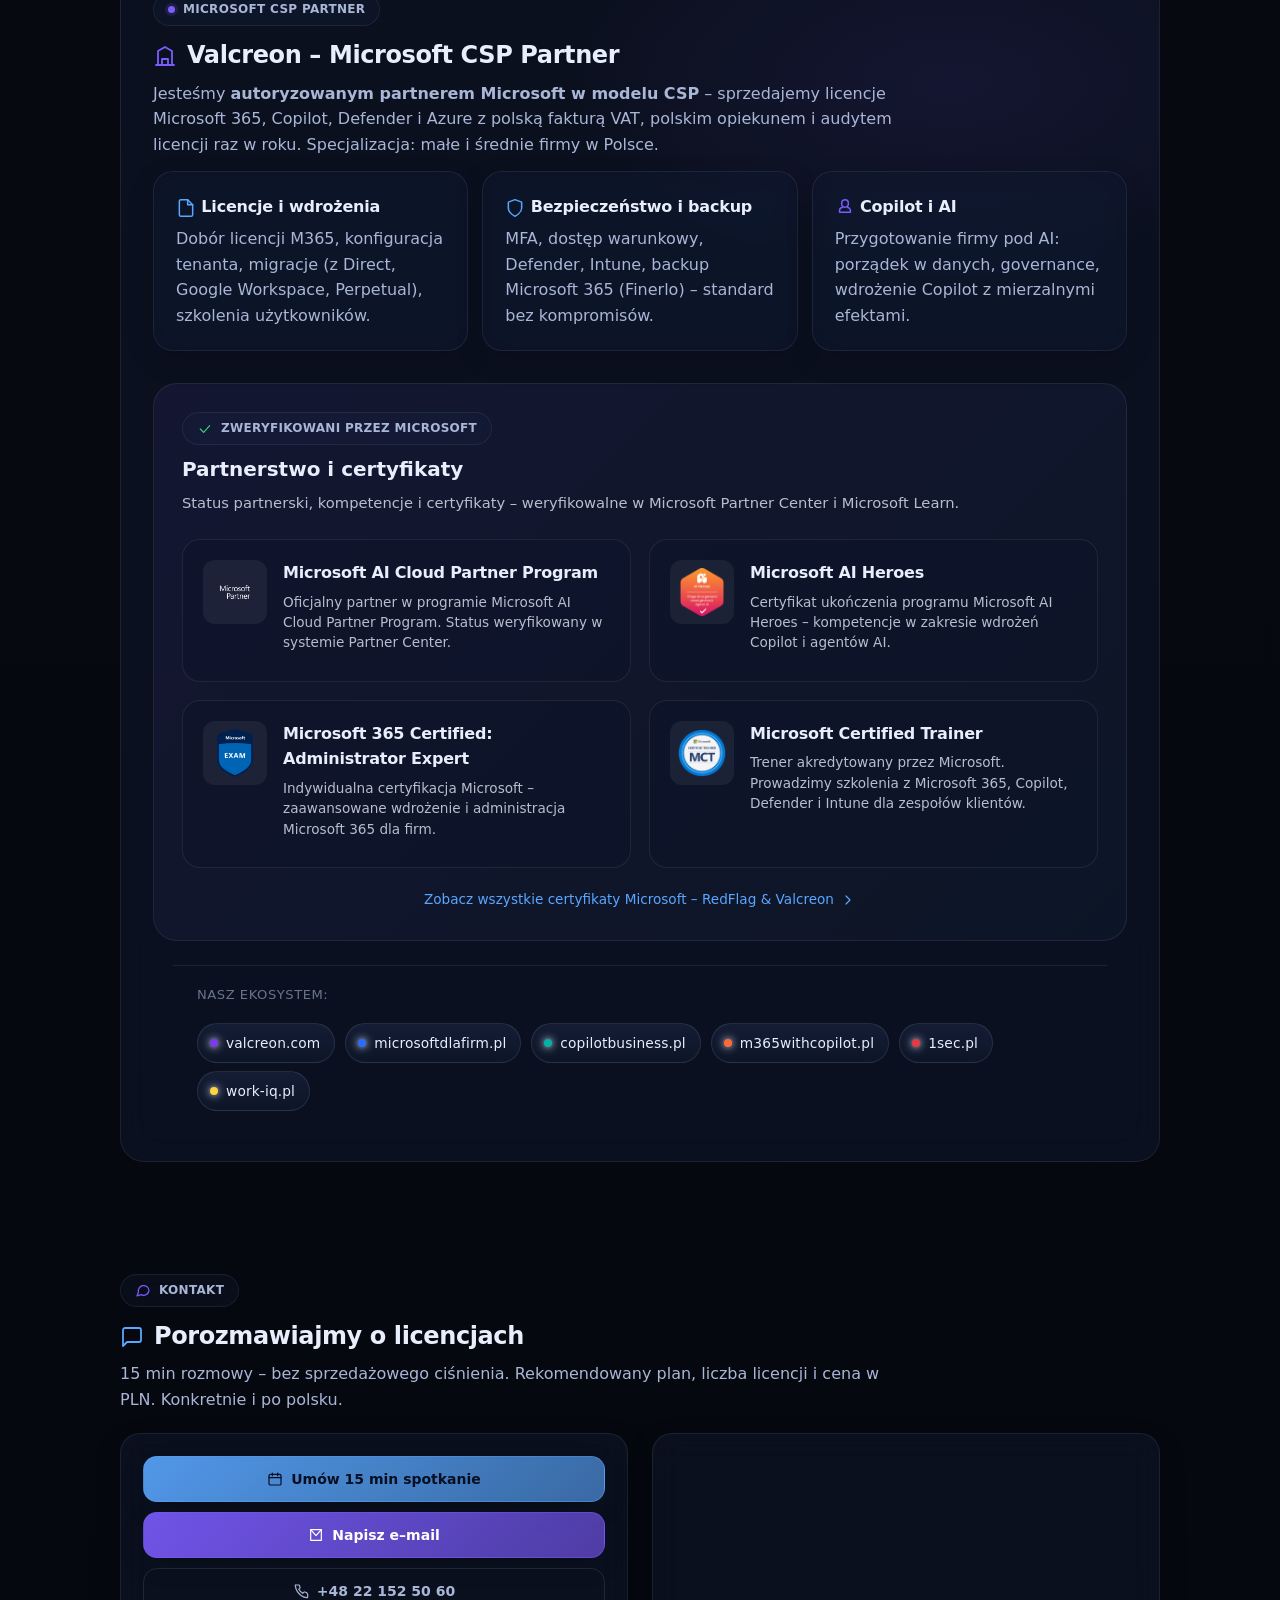
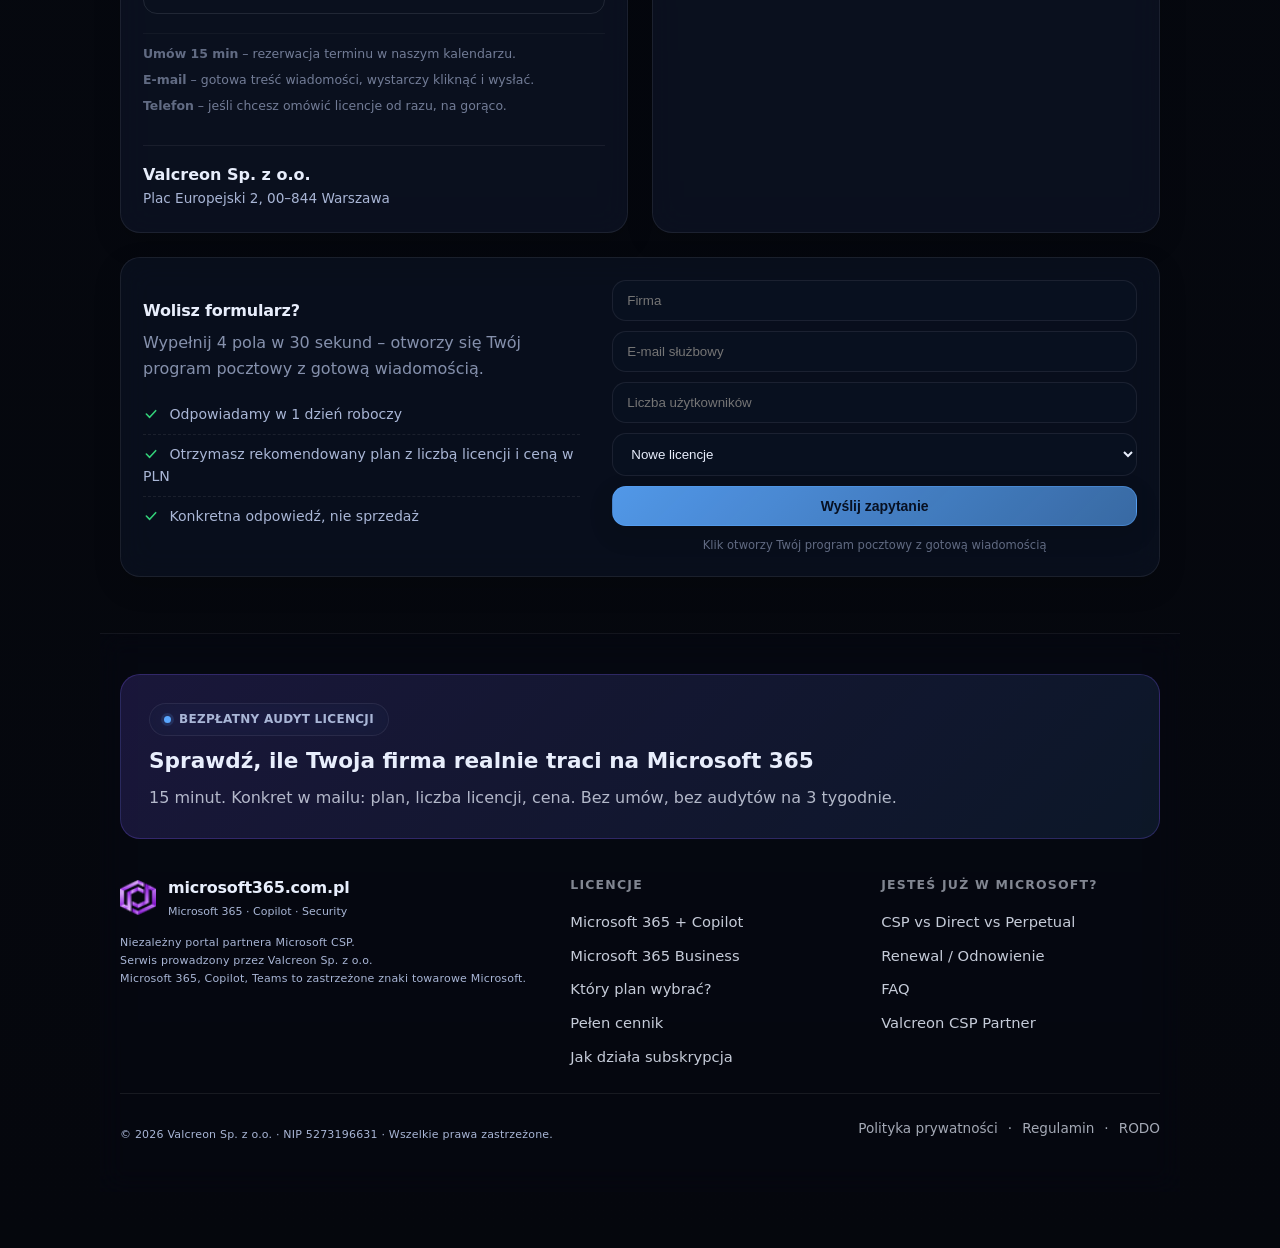
==== commit be2ac832: "Update index.html" ====
--- a/index.html
+++ b/index.html
@@ -667,7 +667,7 @@
             el.innerHTML = base + 'Zostało ' + days + ' dni na migrację.' + link;
           } else {
             var months = Math.floor(days / 30);
-            var monthsText = months === 1 ? 'około 1 miesiąca' : 'około ' + months + ' miesięcy';
+            var monthsText = months === 1 ? 'około 1 miesiąca' : 'około ' + months + ' miesiące';
             el.innerHTML = base + 'Zostało ' + monthsText + ' na migrację.' + link;
           }
         })();
--- a/style.css
+++ b/style.css
@@ -637,3 +637,8 @@
 .trustTile img{max-height:48px;max-width:100%;width:auto;object-fit:contain}
 @media(max-width:980px){.trustGrid{grid-template-columns:repeat(3,1fr);gap:12px}.trustTile{padding:16px;min-height:80px}.trustTile img{max-height:36px}}
 @media(max-width:480px){.trustGrid{grid-template-columns:repeat(2,1fr);gap:10px}}
+
+.secItem h4{font-size:1.2rem;line-height:1.2;font-weight:800;letter-spacing:-.01em;margin:0 0 8px}
+@media(min-width:768px){.secItem h4{font-size:1.35rem}}
+.secItem .addonPrice{font-size:22px;font-weight:900;letter-spacing:-.5px;margin:10px 0}
+.secItem .addonPrice small{font-size:11px;color:var(--muted);font-weight:500}
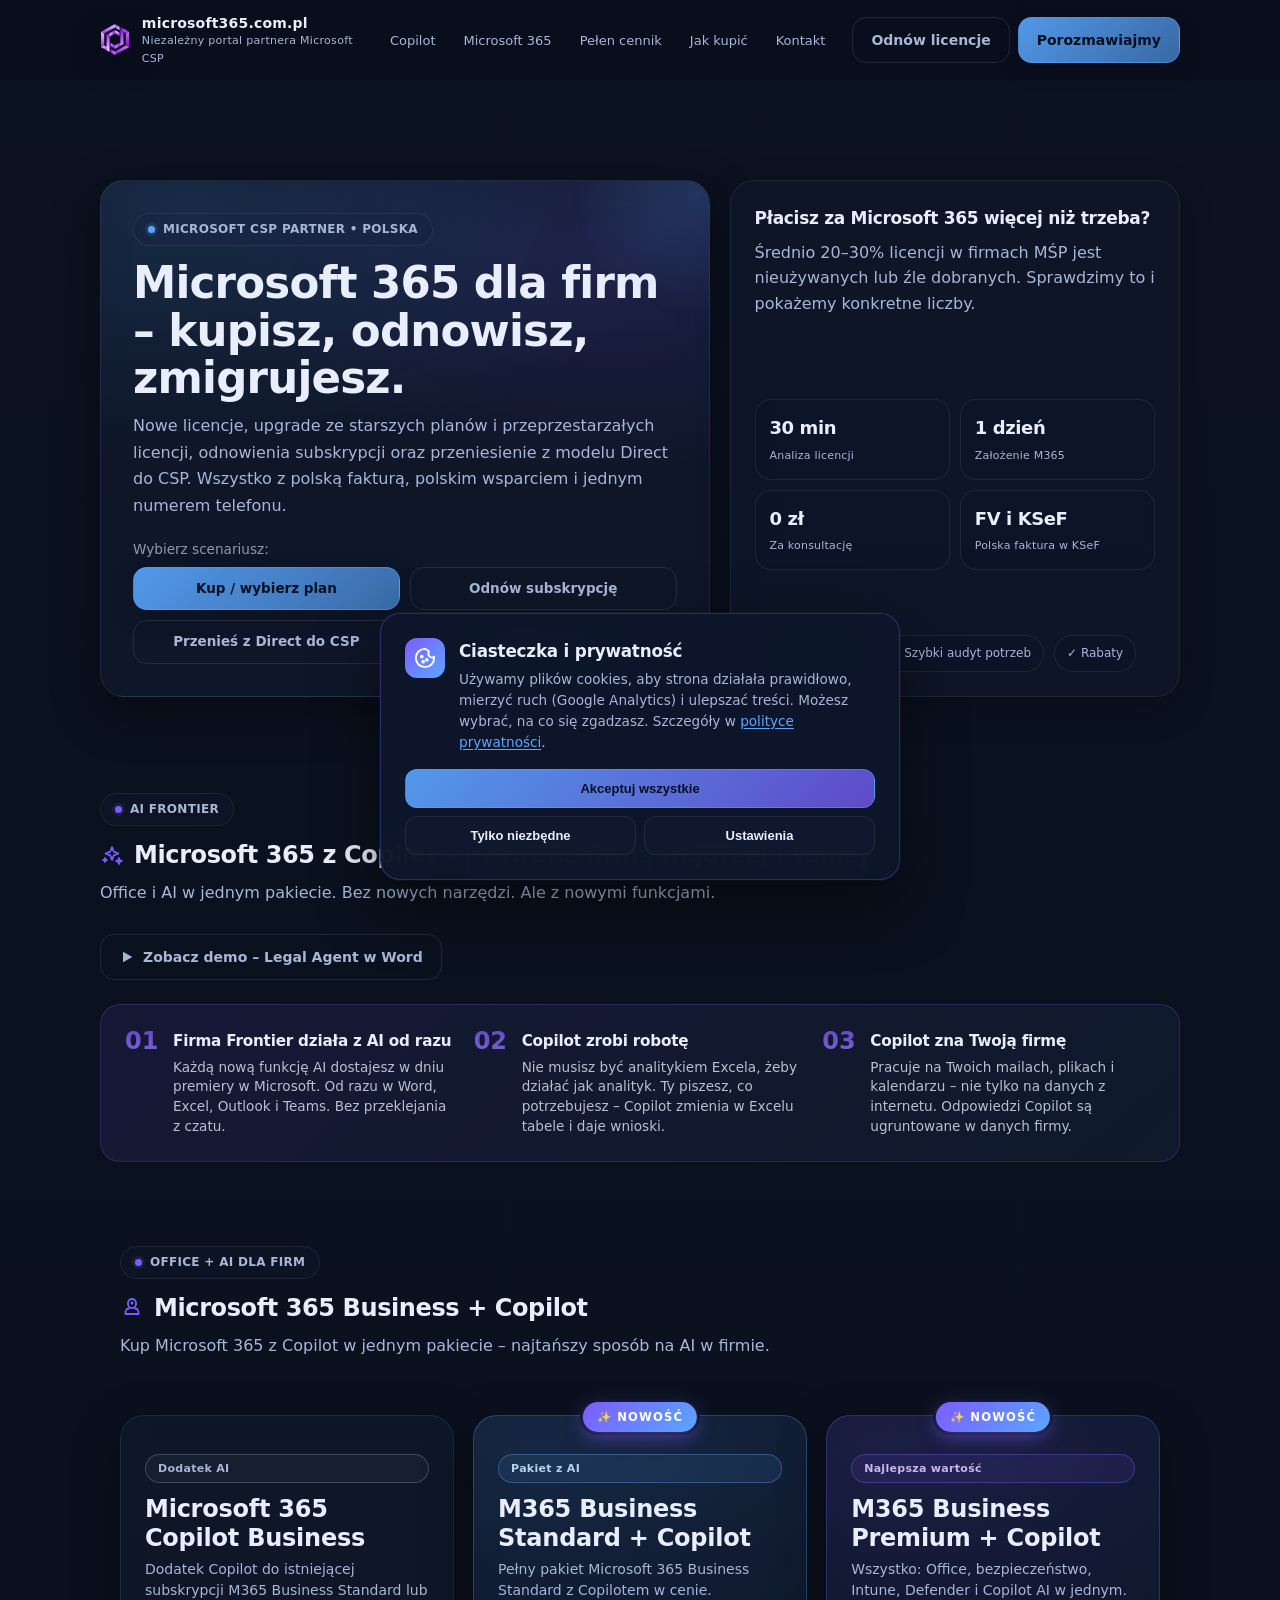
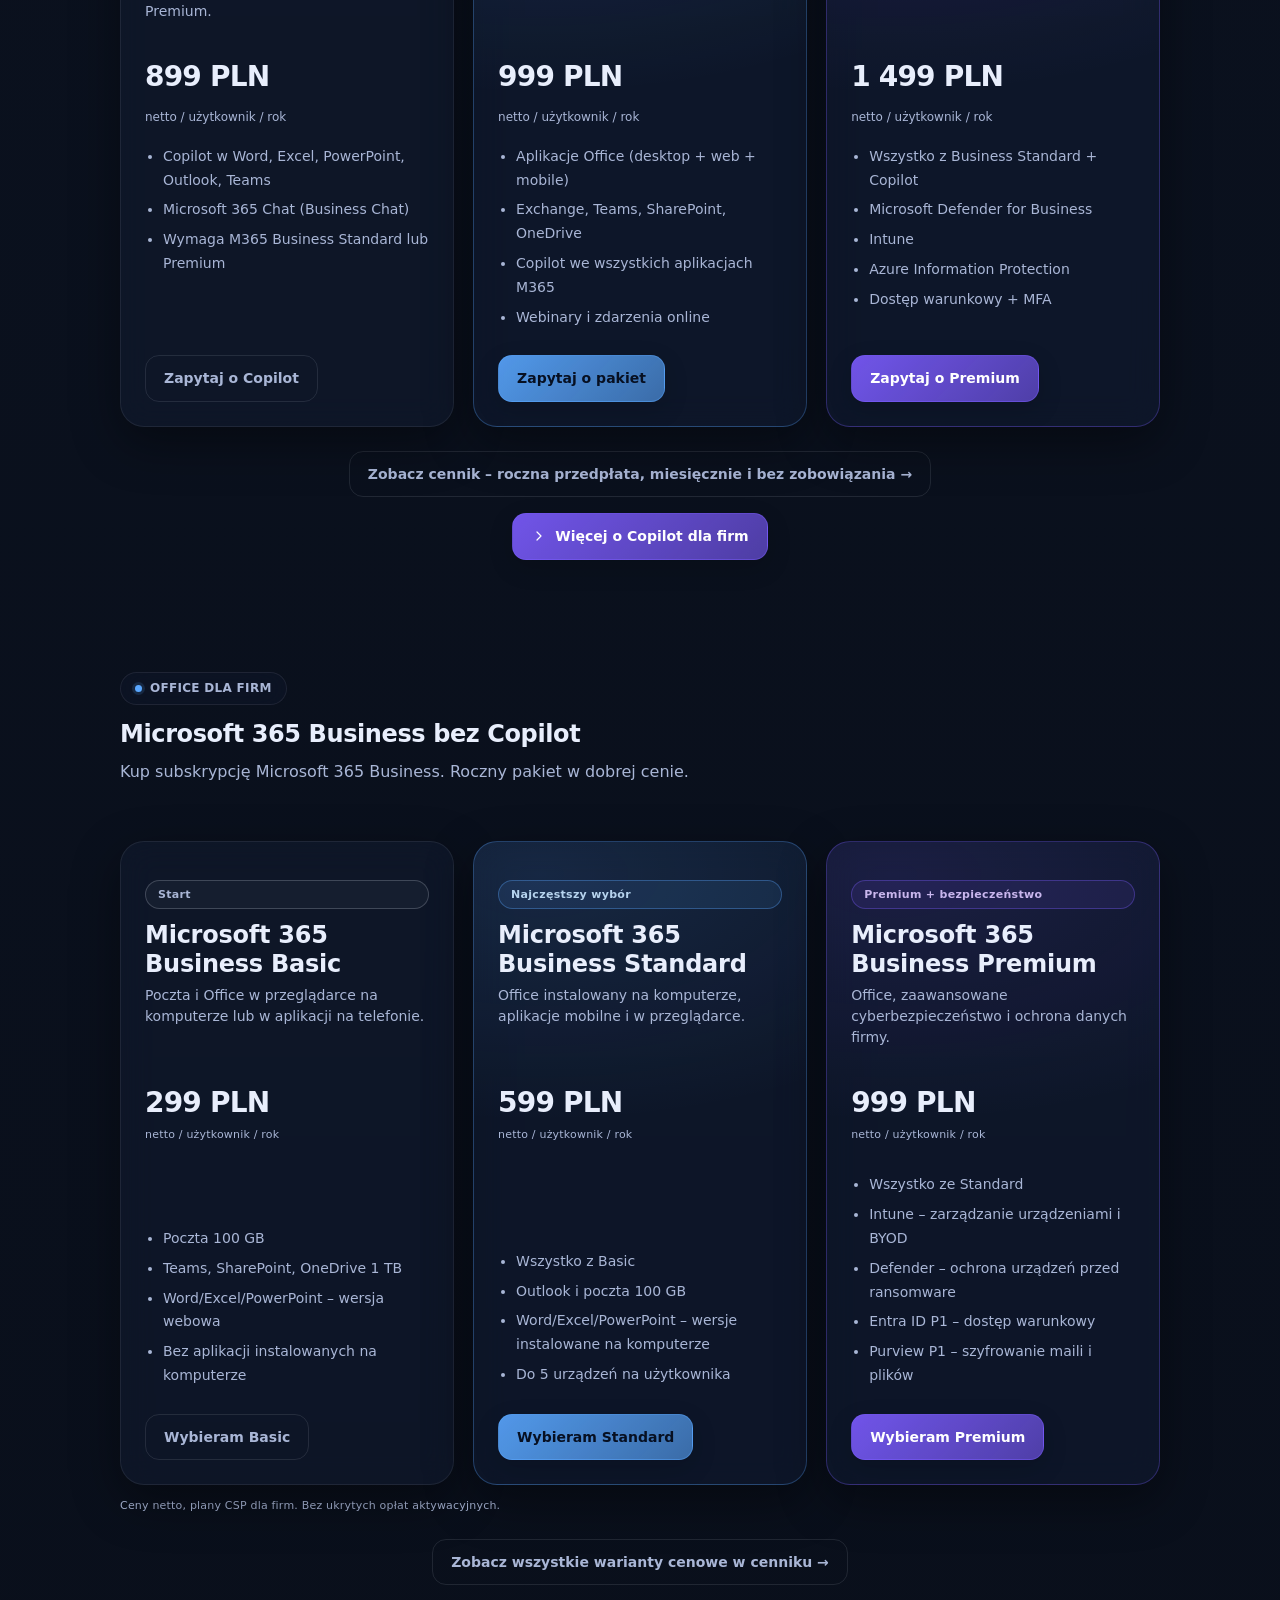
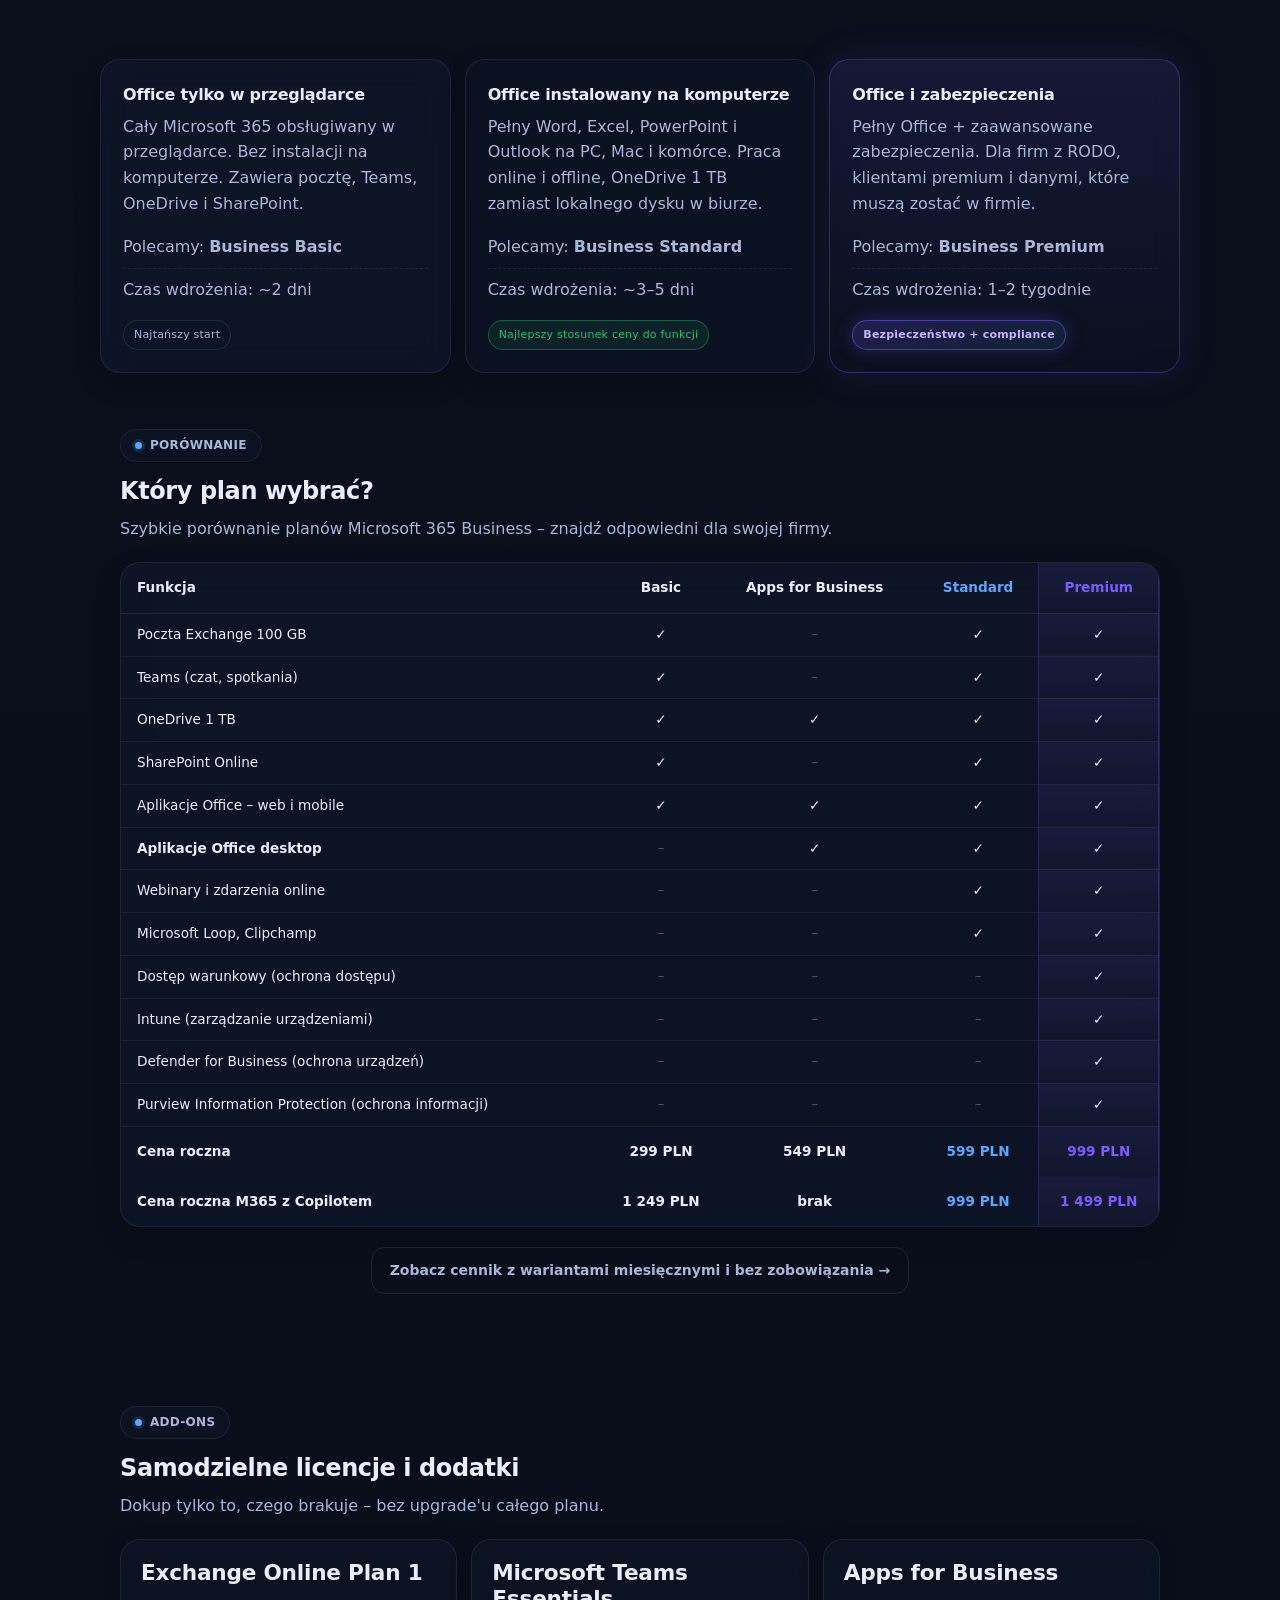
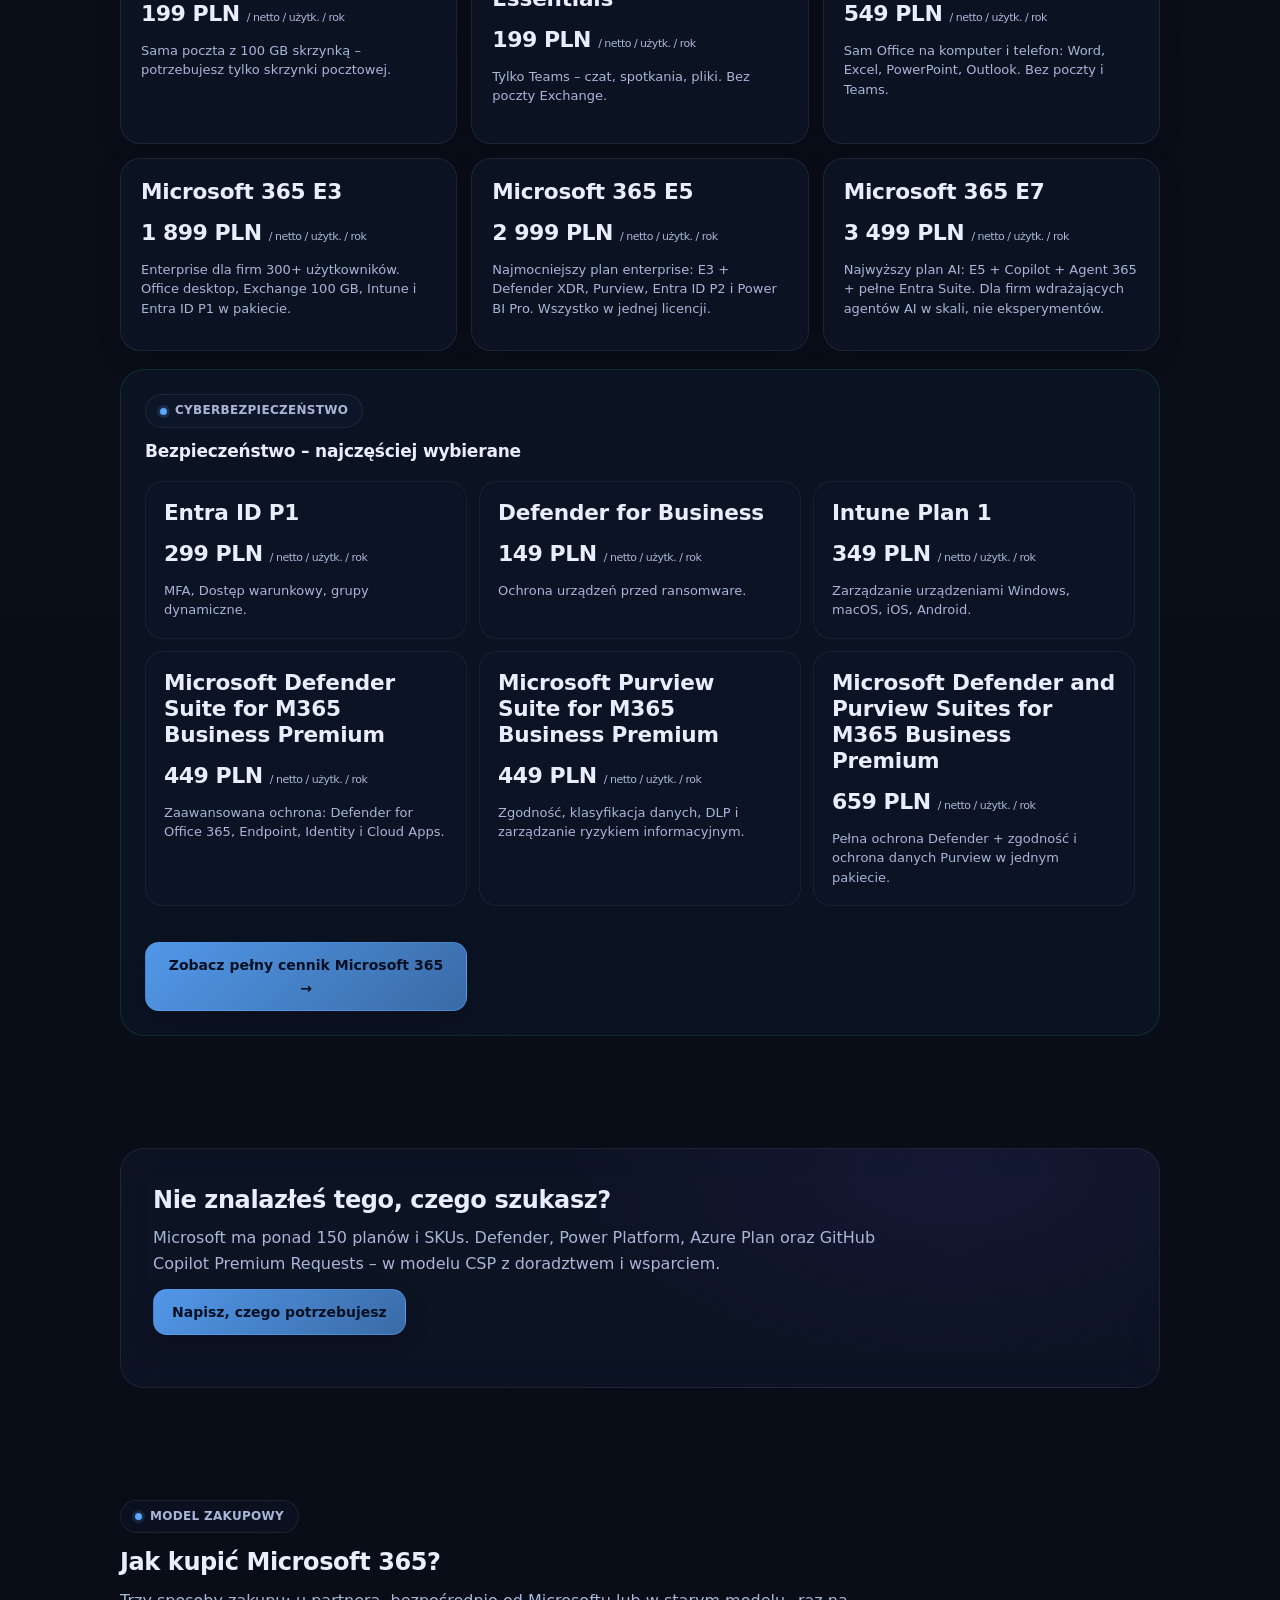
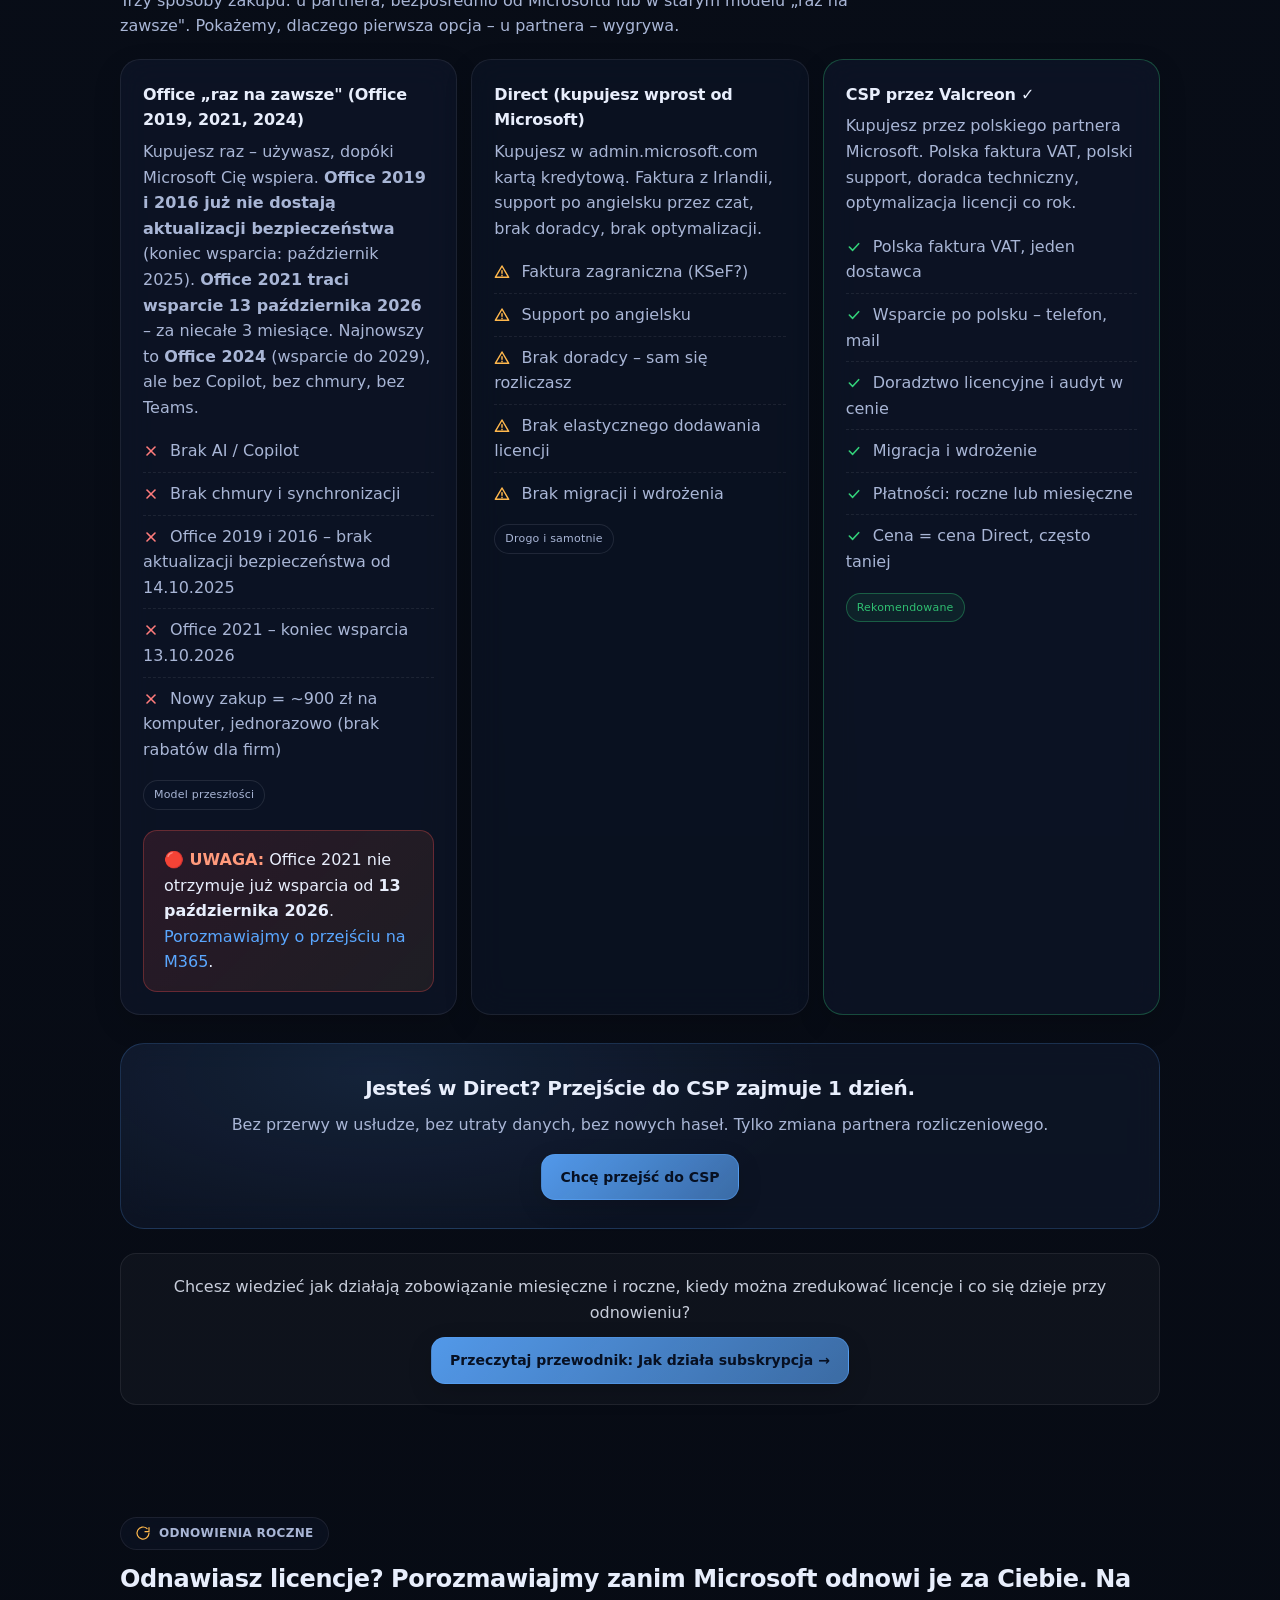
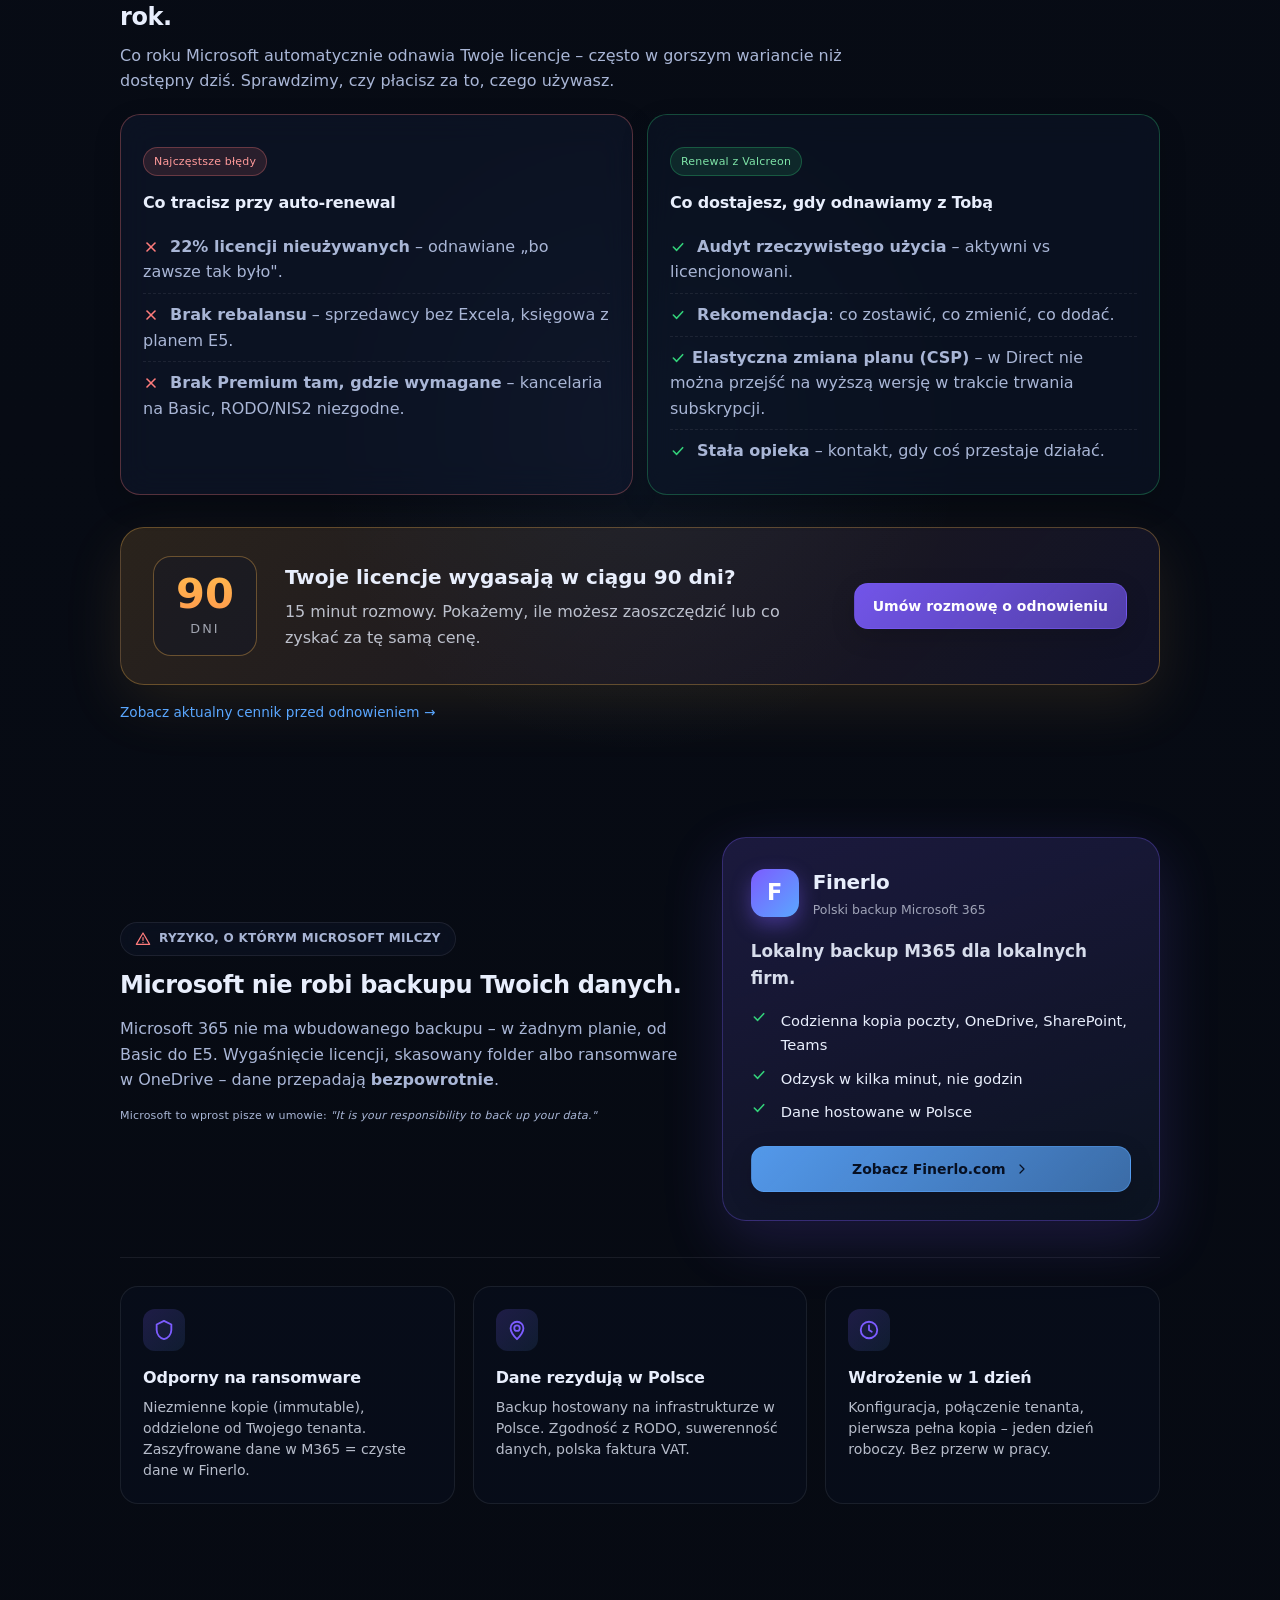
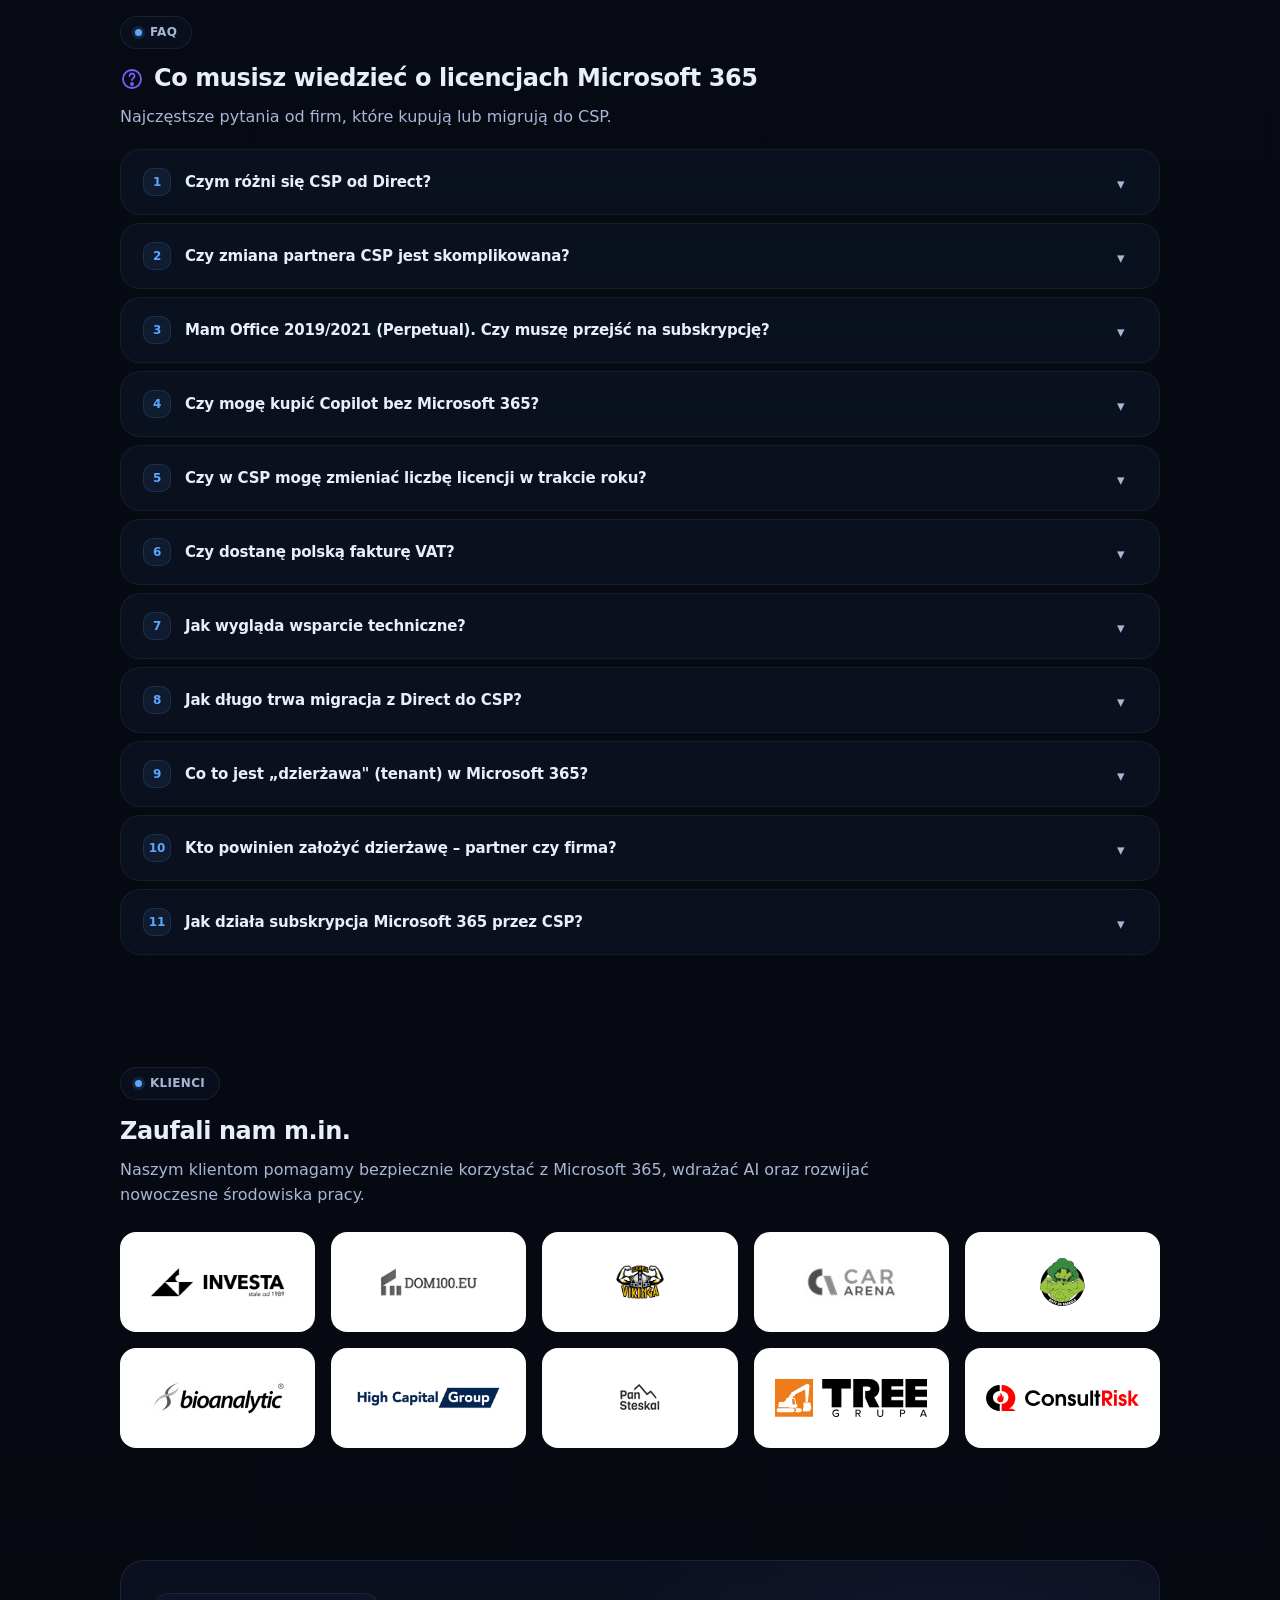
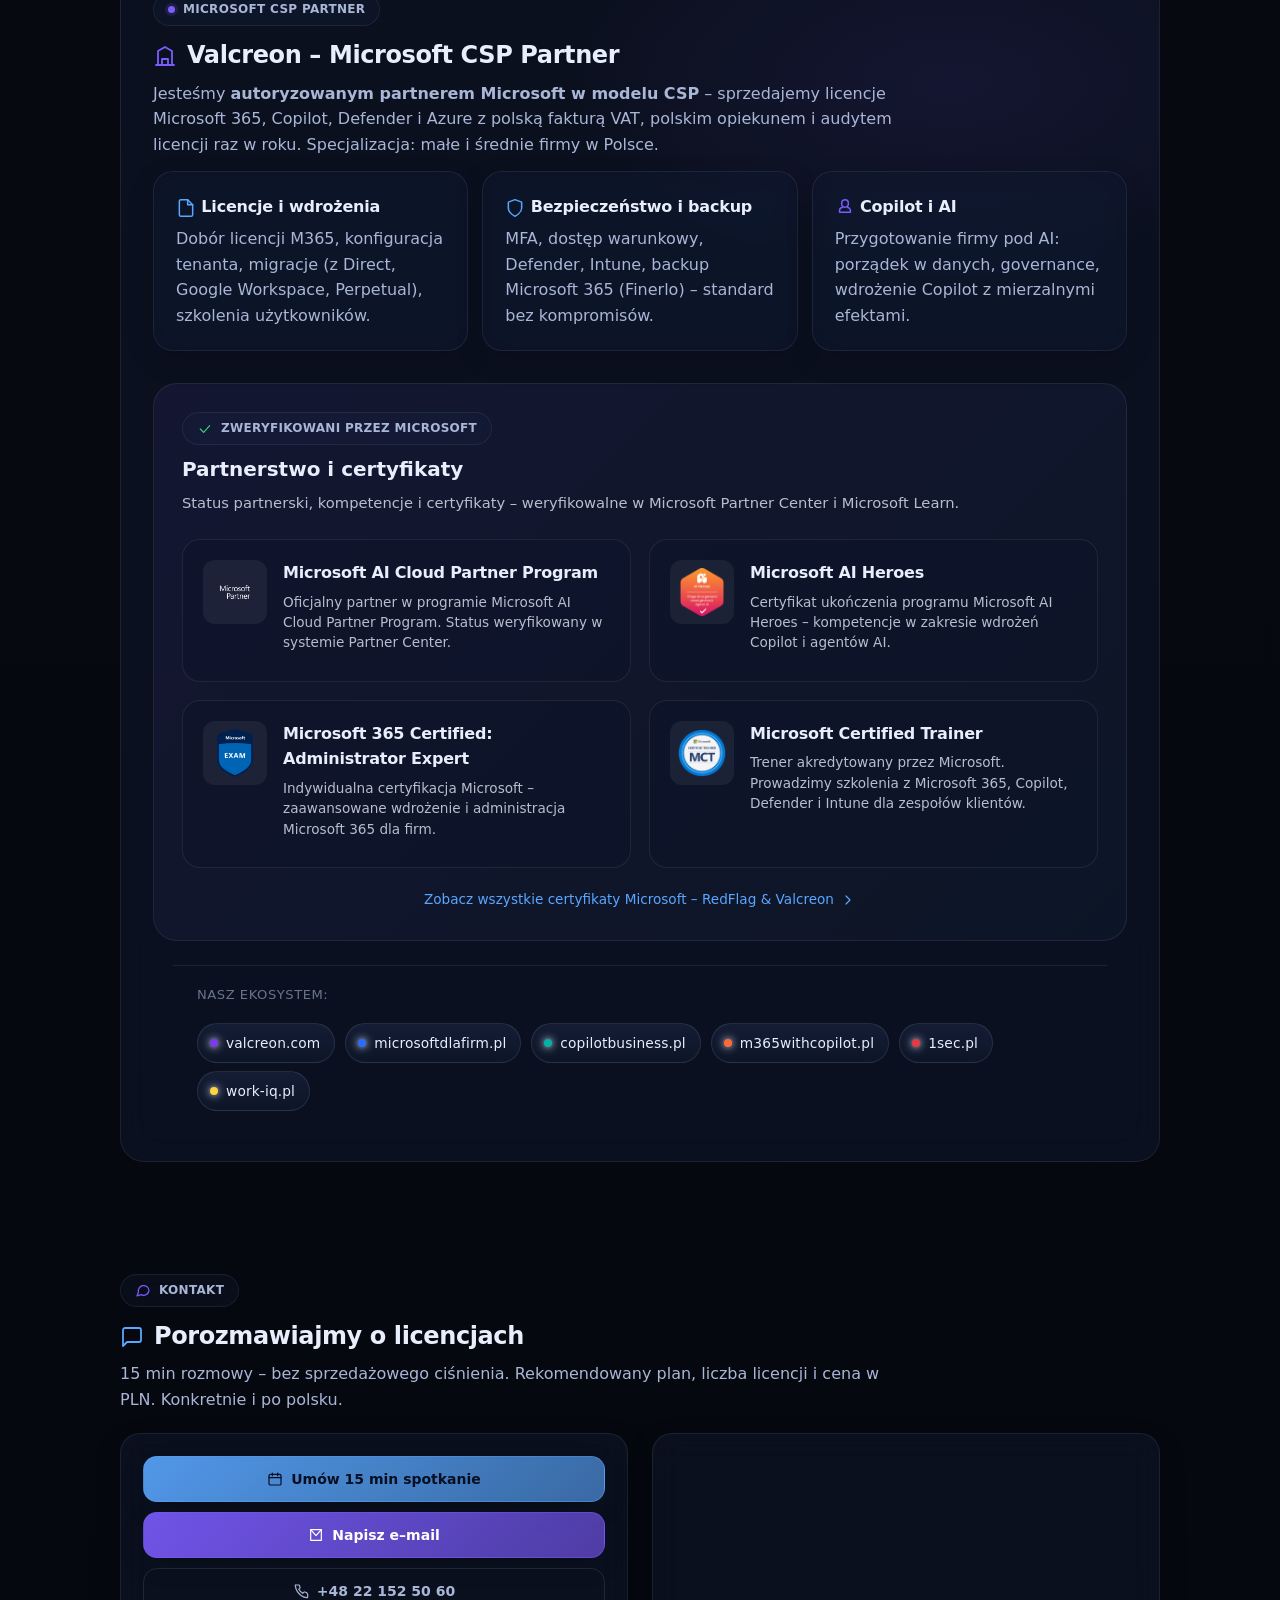
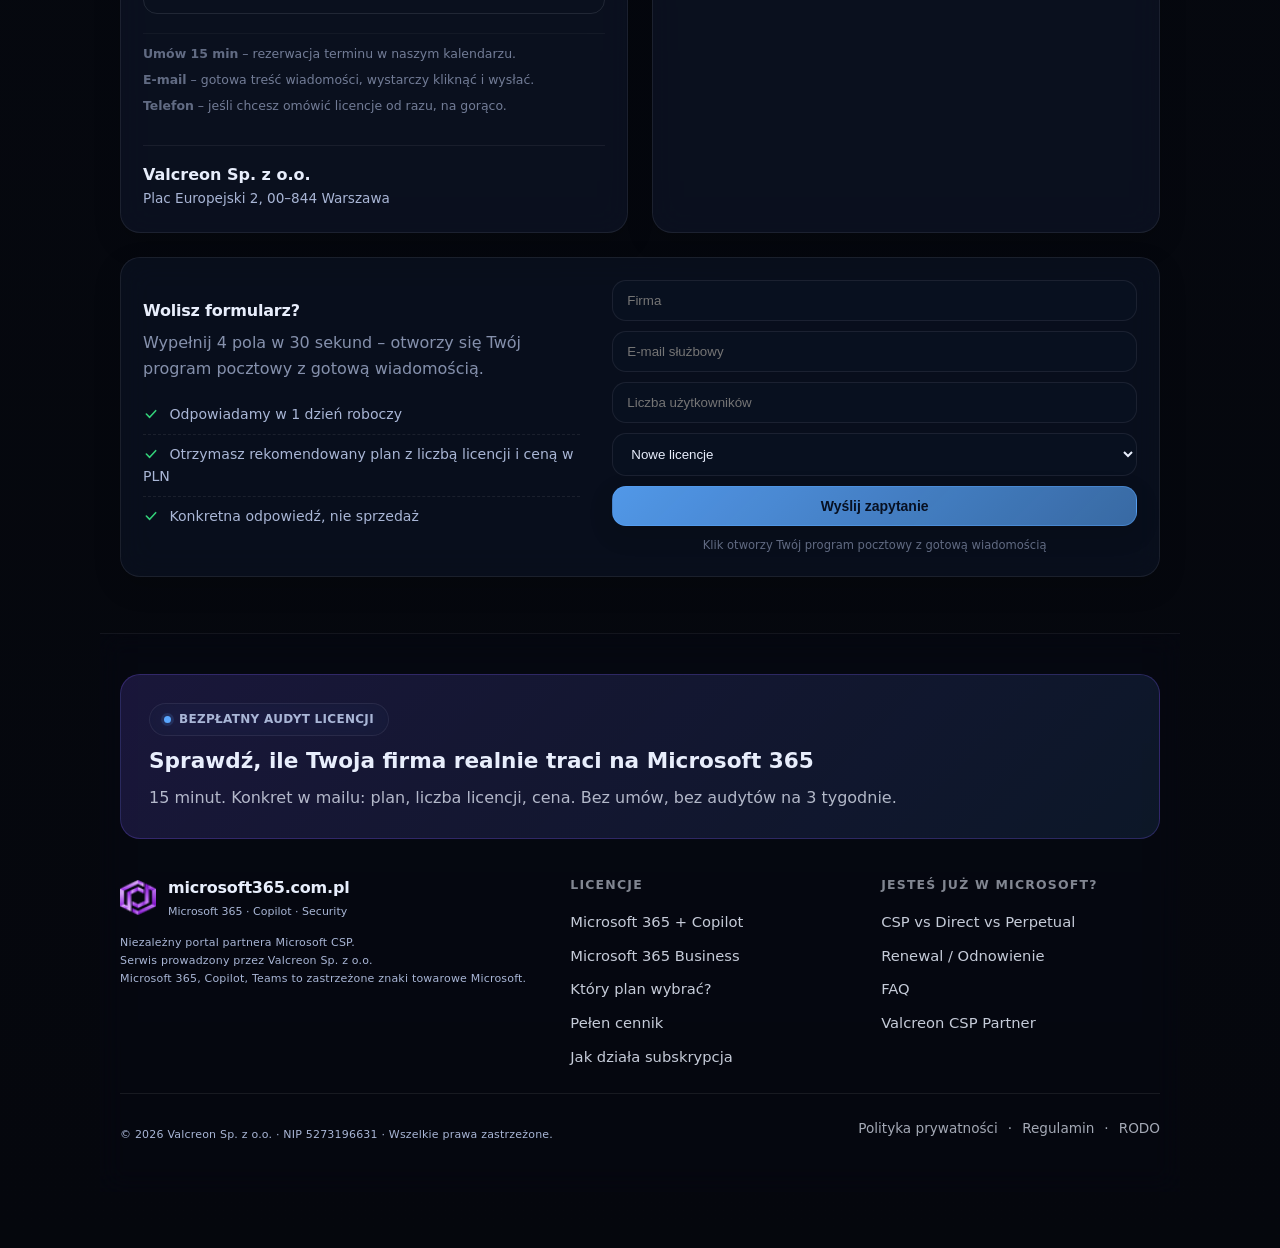
==== commit e65d45e7: "Update index.html" ====
--- a/index.html
+++ b/index.html
@@ -638,7 +638,7 @@
     <div class="grid3">
       <div class="card">
         <h3>Office „raz na zawsze" (Office 2019, 2021, 2024)</h3>
-        <p>Kupujesz raz – używasz, dopóki Microsoft Cię wspiera. <strong>Office 2019 i 2016 już nie dostają aktualizacji bezpieczeństwa</strong> (koniec wsparcia: październik 2025). <strong>Office 2021 traci wsparcie 13 października 2026</strong> – za niecałe 4 miesiące. Najnowszy to <strong>Office 2024</strong> (wsparcie do 2029), ale bez Copilot, bez chmury, bez Teams.</p>
+        <p>Kupujesz raz – używasz, dopóki Microsoft Cię wspiera. <strong>Office 2019 i 2016 już nie dostają aktualizacji bezpieczeństwa</strong> (koniec wsparcia: październik 2025). <strong>Office 2021 traci wsparcie 13 października 2026</strong> – za niecałe 3 miesiące. Najnowszy to <strong>Office 2024</strong> (wsparcie do 2029), ale bez Copilot, bez chmury, bez Teams.</p>
         <ul class="list">
               <li><span class="ico ico-sm ico-x"><svg viewBox="0 0 24 24"><line x1="6" y1="6" x2="18" y2="18"/><line x1="18" y1="6" x2="6" y2="18"/></svg></span> Brak AI / Copilot</li>
               <li><span class="ico ico-sm ico-x"><svg viewBox="0 0 24 24"><line x1="6" y1="6" x2="18" y2="18"/><line x1="18" y1="6" x2="6" y2="18"/></svg></span> Brak chmury i synchronizacji</li>
